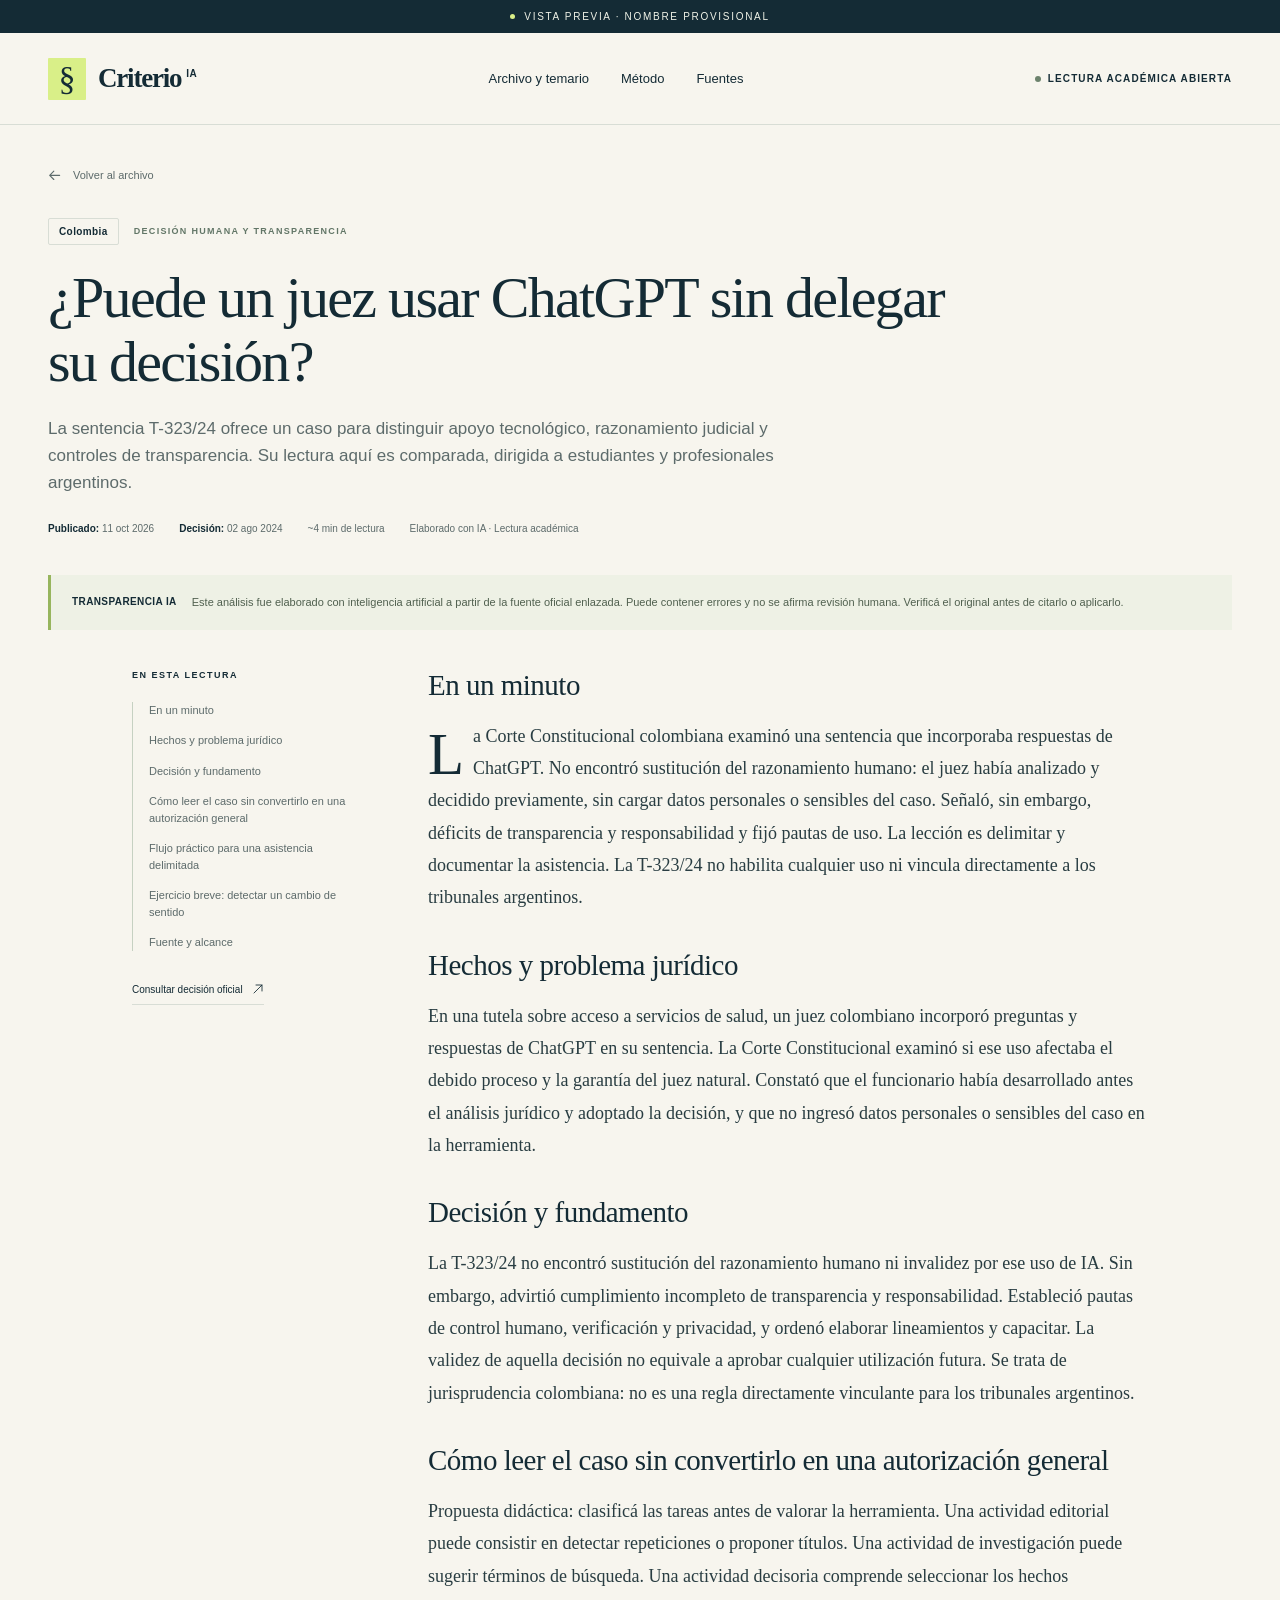
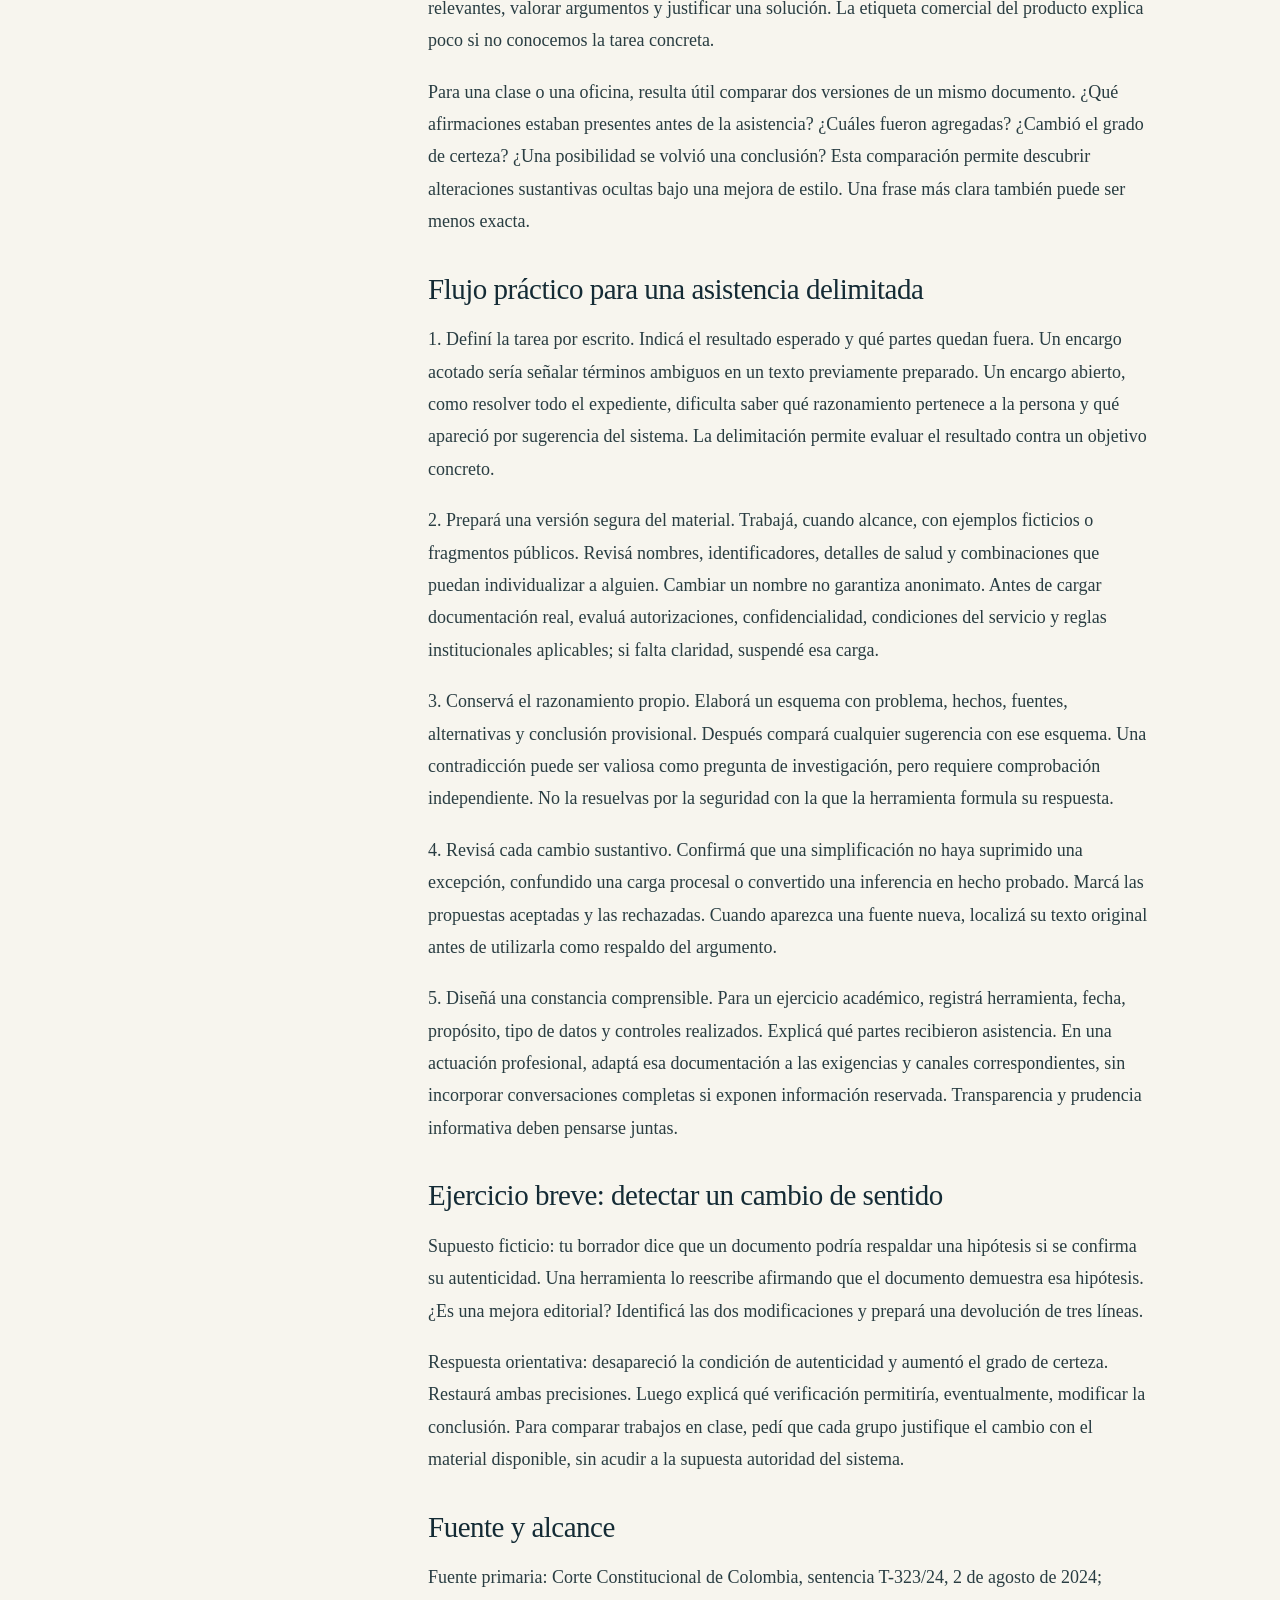
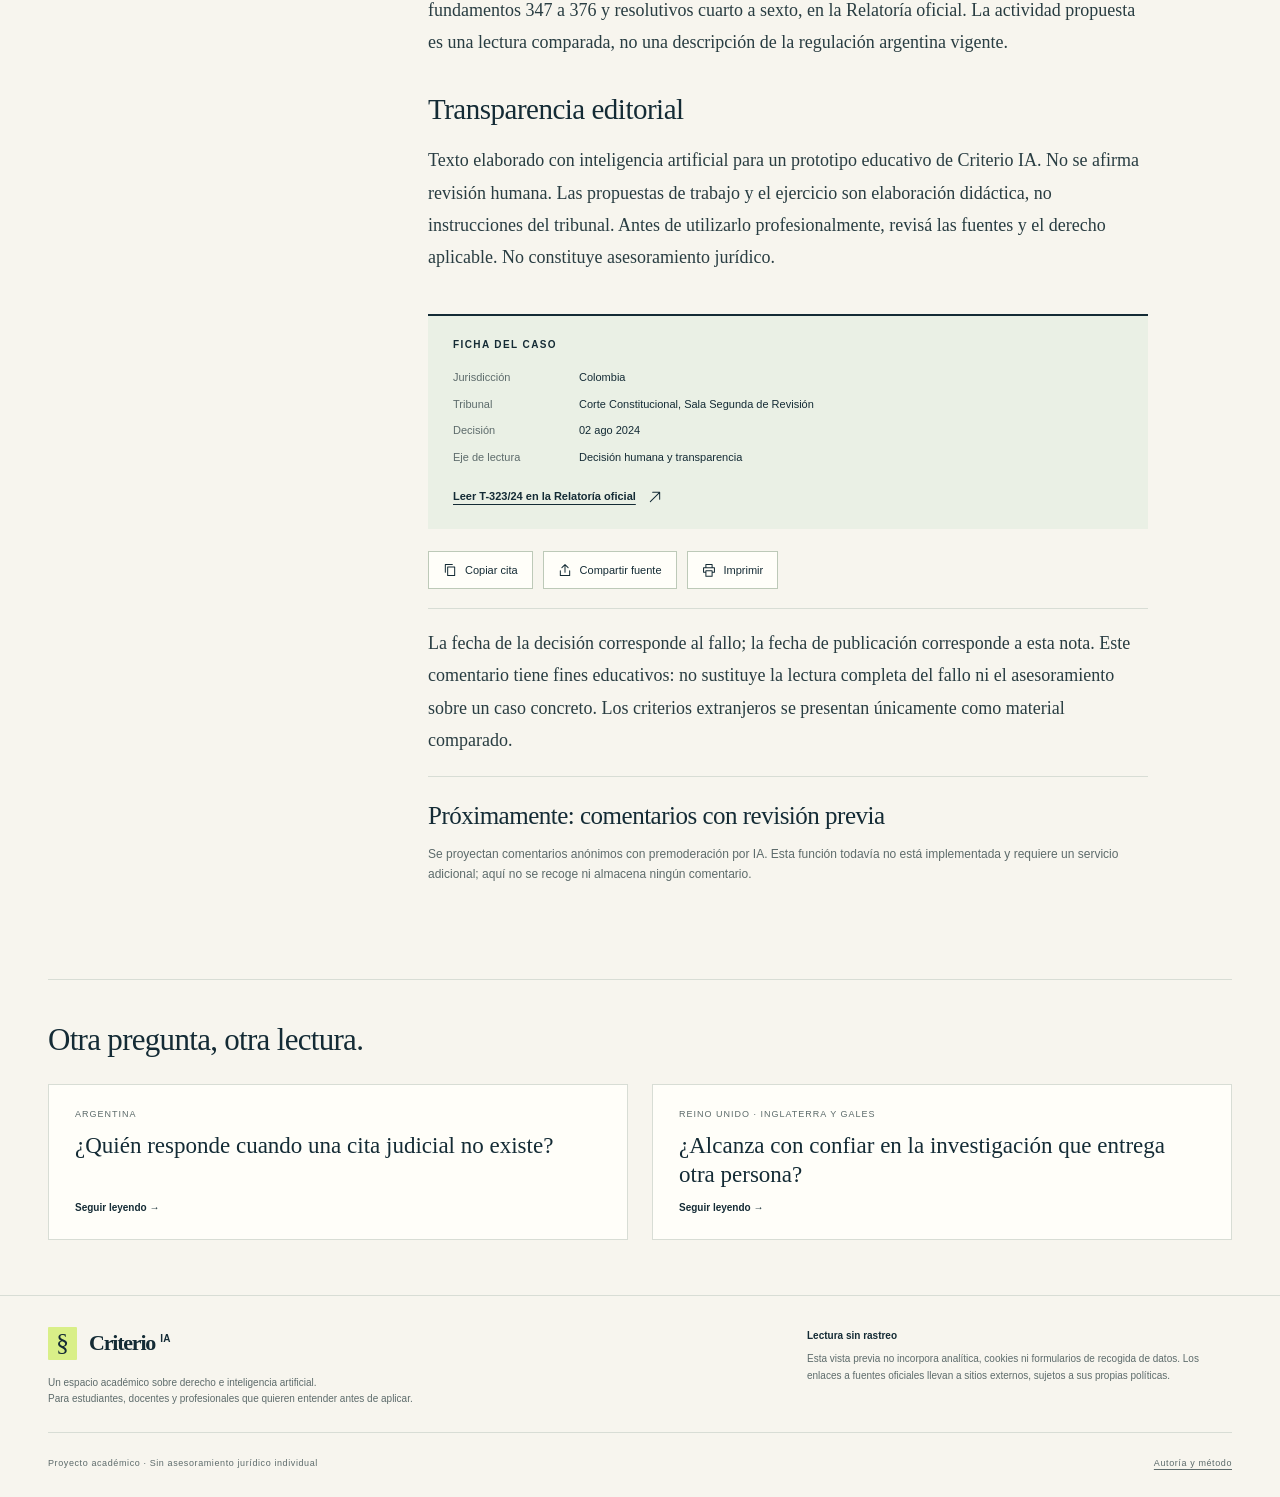
==== articulos/chatgpt-razonamiento-judicial-t323.html @ 16d7b7ad "Agregar fechas de publicación de las notas del archivo" ====
<!doctype html><html lang="es-AR" data-mode="static"><head><meta charset="utf-8"><meta name="viewport" content="width=device-width, initial-scale=1"><title>¿Puede un juez usar ChatGPT sin delegar su decisión? · Criterio IA</title><meta name="description" content="La sentencia T-323/24 ofrece un caso para distinguir apoyo tecnológico, razonamiento judicial y controles de transparencia. Su lectura aquí es comparada, dirigida a estudiantes y profesionales argentinos."><meta name="theme-color" content="#142b35"><meta name="color-scheme" content="only light"><meta property="og:type" content="article"><meta property="og:title" content="¿Puede un juez usar ChatGPT sin delegar su decisión? · Criterio IA"><meta property="og:description" content="La sentencia T-323/24 ofrece un caso para distinguir apoyo tecnológico, razonamiento judicial y controles de transparencia. Su lectura aquí es comparada, dirigida a estudiantes y profesionales argentinos."><link rel="stylesheet" href="../assets/styles.css"><script type="application/ld+json">{"@context": "https://schema.org", "@type": "Article", "headline": "¿Puede un juez usar ChatGPT sin delegar su decisión?", "datePublished": "2026-10-11", "description": "La sentencia T-323/24 ofrece un caso para distinguir apoyo tecnológico, razonamiento judicial y controles de transparencia. Su lectura aquí es comparada, dirigida a estudiantes y profesionales argentinos.", "inLanguage": "es-AR", "genre": "Análisis jurídico académico", "citation": "https://www.corteconstitucional.gov.co/relatoria/2024/T-323-24.htm", "keywords": ["Colombia", "Decisión humana y transparencia", "inteligencia artificial"]}</script></head><body><a class="skip-link" href="#contenido">Saltar al contenido</a><div class="preview-banner"><span class="preview-dot"></span>Vista previa · nombre provisional</div><header class="site-header"><div class="wrap header-inner"><a class="brand" href="../index.html" data-home="inicio" aria-label="Criterio IA, inicio"><span class="brand-mark" aria-hidden="true">§</span><span class="brand-name">Criterio<span>IA</span></span></a><nav class="main-nav" aria-label="Navegación principal"><a href="../index.html#archivo" data-home="archivo">Archivo y temario</a><a href="../index.html#metodo" data-home="metodo">Método</a><a class="desktop-nav" href="../index.html#fuentes" data-home="fuentes">Fuentes</a></nav><div class="nav-note"><i></i>Lectura académica abierta</div></div></header><main class="article-page" id="contenido"><div class="wrap"><div class="article-hero"><a class="back-link" href="../index.html#archivo" data-home="archivo"><svg viewBox="0 0 18 18" fill="none" stroke="currentColor" stroke-width="1.3" stroke-linecap="round" stroke-linejoin="round" aria-hidden="true"><path d="M4 8h12m-5-5 5 5-5 5"/></svg>Volver al archivo</a><div class="article-taxonomy"><span class="badge">Colombia</span><span class="case-topic">Decisión humana y transparencia</span></div><h1 tabindex="-1">¿Puede un juez usar ChatGPT sin delegar su decisión?</h1><p class="article-deck">La sentencia T-323/24 ofrece un caso para distinguir apoyo tecnológico, razonamiento judicial y controles de transparencia. Su lectura aquí es comparada, dirigida a estudiantes y profesionales argentinos.</p><div class="article-meta"><span><strong>Publicado:</strong> <time datetime="2026-10-11">11 oct 2026</time></span><span><strong>Decisión:</strong> <time datetime="2024-08-02">02 ago 2024</time></span><span>~4 min de lectura</span><span>Elaborado con IA · Lectura académica</span></div></div><aside class="ai-notice" aria-label="Aviso de autoría"><strong>TRANSPARENCIA IA</strong><p>Este análisis fue elaborado con inteligencia artificial a partir de la fuente oficial enlazada. Puede contener errores y no se afirma revisión humana. Verificá el original antes de citarlo o aplicarlo.</p></aside><div class="article-layout"><aside class="article-sidebar"><p class="sidebar-label">En esta lectura</p><nav class="toc" aria-label="Índice del análisis"><a href="#chatgpt-razonamiento-judicial-t323-0" data-scroll="chatgpt-razonamiento-judicial-t323-0">En un minuto</a><a href="#chatgpt-razonamiento-judicial-t323-1" data-scroll="chatgpt-razonamiento-judicial-t323-1">Hechos y problema jurídico</a><a href="#chatgpt-razonamiento-judicial-t323-2" data-scroll="chatgpt-razonamiento-judicial-t323-2">Decisión y fundamento</a><a href="#chatgpt-razonamiento-judicial-t323-3" data-scroll="chatgpt-razonamiento-judicial-t323-3">Cómo leer el caso sin convertirlo en una autorización general</a><a href="#chatgpt-razonamiento-judicial-t323-4" data-scroll="chatgpt-razonamiento-judicial-t323-4">Flujo práctico para una asistencia delimitada</a><a href="#chatgpt-razonamiento-judicial-t323-5" data-scroll="chatgpt-razonamiento-judicial-t323-5">Ejercicio breve: detectar un cambio de sentido</a><a href="#chatgpt-razonamiento-judicial-t323-6" data-scroll="chatgpt-razonamiento-judicial-t323-6">Fuente y alcance</a></nav><a class="sidebar-source" href="https://www.corteconstitucional.gov.co/relatoria/2024/T-323-24.htm" target="_blank" rel="noopener noreferrer">Consultar decisión oficial <svg viewBox="0 0 18 18" fill="none" stroke="currentColor" stroke-width="1.3" stroke-linecap="round" stroke-linejoin="round" aria-hidden="true"><path d="M6 3h9v9M15 3 3 15"/></svg></a></aside><div class="article-body"><section id="chatgpt-razonamiento-judicial-t323-0"><h2>En un minuto</h2><p>La Corte Constitucional colombiana examinó una sentencia que incorporaba respuestas de ChatGPT. No encontró sustitución del razonamiento humano: el juez había analizado y decidido previamente, sin cargar datos personales o sensibles del caso. Señaló, sin embargo, déficits de transparencia y responsabilidad y fijó pautas de uso. La lección es delimitar y documentar la asistencia. La T-323/24 no habilita cualquier uso ni vincula directamente a los tribunales argentinos.</p></section><section id="chatgpt-razonamiento-judicial-t323-1"><h2>Hechos y problema jurídico</h2><p>En una tutela sobre acceso a servicios de salud, un juez colombiano incorporó preguntas y respuestas de ChatGPT en su sentencia. La Corte Constitucional examinó si ese uso afectaba el debido proceso y la garantía del juez natural. Constató que el funcionario había desarrollado antes el análisis jurídico y adoptado la decisión, y que no ingresó datos personales o sensibles del caso en la herramienta.</p></section><section id="chatgpt-razonamiento-judicial-t323-2"><h2>Decisión y fundamento</h2><p>La T-323/24 no encontró sustitución del razonamiento humano ni invalidez por ese uso de IA. Sin embargo, advirtió cumplimiento incompleto de transparencia y responsabilidad. Estableció pautas de control humano, verificación y privacidad, y ordenó elaborar lineamientos y capacitar. La validez de aquella decisión no equivale a aprobar cualquier utilización futura. Se trata de jurisprudencia colombiana: no es una regla directamente vinculante para los tribunales argentinos.</p></section><section id="chatgpt-razonamiento-judicial-t323-3"><h2>Cómo leer el caso sin convertirlo en una autorización general</h2><p>Propuesta didáctica: clasificá las tareas antes de valorar la herramienta. Una actividad editorial puede consistir en detectar repeticiones o proponer títulos. Una actividad de investigación puede sugerir términos de búsqueda. Una actividad decisoria comprende seleccionar los hechos relevantes, valorar argumentos y justificar una solución. La etiqueta comercial del producto explica poco si no conocemos la tarea concreta.</p><p>Para una clase o una oficina, resulta útil comparar dos versiones de un mismo documento. ¿Qué afirmaciones estaban presentes antes de la asistencia? ¿Cuáles fueron agregadas? ¿Cambió el grado de certeza? ¿Una posibilidad se volvió una conclusión? Esta comparación permite descubrir alteraciones sustantivas ocultas bajo una mejora de estilo. Una frase más clara también puede ser menos exacta.</p></section><section id="chatgpt-razonamiento-judicial-t323-4"><h2>Flujo práctico para una asistencia delimitada</h2><p>1. Definí la tarea por escrito. Indicá el resultado esperado y qué partes quedan fuera. Un encargo acotado sería señalar términos ambiguos en un texto previamente preparado. Un encargo abierto, como resolver todo el expediente, dificulta saber qué razonamiento pertenece a la persona y qué apareció por sugerencia del sistema. La delimitación permite evaluar el resultado contra un objetivo concreto.</p><p>2. Prepará una versión segura del material. Trabajá, cuando alcance, con ejemplos ficticios o fragmentos públicos. Revisá nombres, identificadores, detalles de salud y combinaciones que puedan individualizar a alguien. Cambiar un nombre no garantiza anonimato. Antes de cargar documentación real, evaluá autorizaciones, confidencialidad, condiciones del servicio y reglas institucionales aplicables; si falta claridad, suspendé esa carga.</p><p>3. Conservá el razonamiento propio. Elaborá un esquema con problema, hechos, fuentes, alternativas y conclusión provisional. Después compará cualquier sugerencia con ese esquema. Una contradicción puede ser valiosa como pregunta de investigación, pero requiere comprobación independiente. No la resuelvas por la seguridad con la que la herramienta formula su respuesta.</p><p>4. Revisá cada cambio sustantivo. Confirmá que una simplificación no haya suprimido una excepción, confundido una carga procesal o convertido una inferencia en hecho probado. Marcá las propuestas aceptadas y las rechazadas. Cuando aparezca una fuente nueva, localizá su texto original antes de utilizarla como respaldo del argumento.</p><p>5. Diseñá una constancia comprensible. Para un ejercicio académico, registrá herramienta, fecha, propósito, tipo de datos y controles realizados. Explicá qué partes recibieron asistencia. En una actuación profesional, adaptá esa documentación a las exigencias y canales correspondientes, sin incorporar conversaciones completas si exponen información reservada. Transparencia y prudencia informativa deben pensarse juntas.</p></section><section id="chatgpt-razonamiento-judicial-t323-5"><h2>Ejercicio breve: detectar un cambio de sentido</h2><p>Supuesto ficticio: tu borrador dice que un documento podría respaldar una hipótesis si se confirma su autenticidad. Una herramienta lo reescribe afirmando que el documento demuestra esa hipótesis. ¿Es una mejora editorial? Identificá las dos modificaciones y prepará una devolución de tres líneas.</p><p>Respuesta orientativa: desapareció la condición de autenticidad y aumentó el grado de certeza. Restaurá ambas precisiones. Luego explicá qué verificación permitiría, eventualmente, modificar la conclusión. Para comparar trabajos en clase, pedí que cada grupo justifique el cambio con el material disponible, sin acudir a la supuesta autoridad del sistema.</p></section><section id="chatgpt-razonamiento-judicial-t323-6"><h2>Fuente y alcance</h2><p>Fuente primaria: Corte Constitucional de Colombia, sentencia T-323/24, 2 de agosto de 2024; fundamentos 347 a 376 y resolutivos cuarto a sexto, en la Relatoría oficial. La actividad propuesta es una lectura comparada, no una descripción de la regulación argentina vigente.</p></section><section id="chatgpt-razonamiento-judicial-t323-7"><h2>Transparencia editorial</h2><p>Texto elaborado con inteligencia artificial para un prototipo educativo de Criterio IA. No se afirma revisión humana. Las propuestas de trabajo y el ejercicio son elaboración didáctica, no instrucciones del tribunal. Antes de utilizarlo profesionalmente, revisá las fuentes y el derecho aplicable. No constituye asesoramiento jurídico.</p></section><aside class="case-details"><h2>Ficha del caso</h2><dl><dt>Jurisdicción</dt><dd>Colombia</dd><dt>Tribunal</dt><dd>Corte Constitucional, Sala Segunda de Revisión</dd><dt>Decisión</dt><dd>02 ago 2024</dd><dt>Eje de lectura</dt><dd>Decisión humana y transparencia</dd></dl><a class="official-link" href="https://www.corteconstitucional.gov.co/relatoria/2024/T-323-24.htm" target="_blank" rel="noopener noreferrer">Leer T-323/24 en la Relatoría oficial <svg viewBox="0 0 18 18" fill="none" stroke="currentColor" stroke-width="1.3" stroke-linecap="round" stroke-linejoin="round" aria-hidden="true"><path d="M6 3h9v9M15 3 3 15"/></svg></a></aside><div class="article-actions"><button class="copy-citation" type="button" data-citation="Criterio IA, «¿Puede un juez usar ChatGPT sin delegar su decisión?», comentario educativo sobre Corte Constitucional de Colombia, T-323/24, 02/08/2024."><svg viewBox="0 0 18 18" fill="none" stroke="currentColor" stroke-width="1.3" stroke-linecap="round" stroke-linejoin="round" aria-hidden="true"><path d="M6 5h9v11H6zM3 12V2h9"/></svg>Copiar cita</button><button class="share-source" type="button" data-source="https://www.corteconstitucional.gov.co/relatoria/2024/T-323-24.htm" data-title="¿Puede un juez usar ChatGPT sin delegar su decisión?"><svg viewBox="0 0 18 18" fill="none" stroke="currentColor" stroke-width="1.3" stroke-linecap="round" stroke-linejoin="round" aria-hidden="true"><path d="M9 12V2M5 6l4-4 4 4M3 10v6h12v-6"/></svg>Compartir fuente</button><button class="print-article" type="button"><svg viewBox="0 0 18 18" fill="none" stroke="currentColor" stroke-width="1.3" stroke-linecap="round" stroke-linejoin="round" aria-hidden="true"><path d="M5 6V2h8v4M5 12H2V6h14v6h-3M5 10h8v7H5z"/></svg>Imprimir</button></div><div class="citation-fallback" hidden><label for="citation-chatgpt-razonamiento-judicial-t323">Seleccioná y copiá el texto.</label><textarea id="citation-chatgpt-razonamiento-judicial-t323" readonly></textarea></div><p class="comparative-note">La fecha de la decisión corresponde al fallo; la fecha de publicación corresponde a esta nota. Este comentario tiene fines educativos: no sustituye la lectura completa del fallo ni el asesoramiento sobre un caso concreto. Los criterios extranjeros se presentan únicamente como material comparado.</p><section class="article-comments"><h2>Próximamente: comentarios con revisión previa</h2><p>Se proyectan comentarios anónimos con premoderación por IA. Esta función todavía no está implementada y requiere un servicio adicional; aquí no se recoge ni almacena ningún comentario.</p></section></div></div><section class="related" aria-labelledby="related-chatgpt-razonamiento-judicial-t323"><h2 id="related-chatgpt-razonamiento-judicial-t323">Otra pregunta, otra lectura.</h2><div class="related-grid"><a class="related-link" href="../articulos/citas-inexistentes-general-roca.html" data-article="citas-inexistentes-general-roca"><small>Argentina</small><span>¿Quién responde cuando una cita judicial no existe?</span><span class="read-more">Seguir leyendo →</span></a><a class="related-link" href="../articulos/supervision-profesional-ayinde-al-haroun.html" data-article="supervision-profesional-ayinde-al-haroun"><small>Reino Unido · Inglaterra y Gales</small><span>¿Alcanza con confiar en la investigación que entrega otra persona?</span><span class="read-more">Seguir leyendo →</span></a></div></section></div></main><footer class="site-footer"><div class="wrap"><div class="footer-top"><div><a class="brand" href="../index.html" data-home="inicio" aria-label="Criterio IA, inicio"><span class="brand-mark" aria-hidden="true">§</span><span class="brand-name">Criterio<span>IA</span></span></a><p class="footer-description">Un espacio académico sobre derecho e inteligencia artificial.<br>Para estudiantes, docentes y profesionales que quieren entender antes de aplicar.</p></div><p class="privacy" id="privacidad"><strong>Lectura sin rastreo</strong>Esta vista previa no incorpora analítica, cookies ni formularios de recogida de datos. Los enlaces a fuentes oficiales llevan a sitios externos, sujetos a sus propias políticas.</p></div><div class="footer-bottom"><span>Proyecto académico · Sin asesoramiento jurídico individual</span><a href="../index.html#metodo" data-home="metodo">Autoría y método</a></div></div></footer><div class="reading-progress" id="reading-progress" aria-hidden="true"></div><div class="toast" id="toast" role="status" aria-live="polite" hidden></div><script src="../assets/site.js" defer></script></body></html>
---- assets/styles.css ----
:root{color-scheme:only light;--paper:#f7f5ee;--white:#fffef9;--ink:#142b35;--muted:#5d6b6b;--line:#d8ddd5;--lime:#d9ef88;--coral:#f2a390;--pale:#e8eee8;--serif:Georgia,'Times New Roman',serif;--sans:Arial,Helvetica,sans-serif;--max:1240px}*{box-sizing:border-box}html{scroll-behavior:smooth;scroll-padding-top:100px}body{margin:0;background:var(--paper);color:var(--ink);font-family:var(--sans);-webkit-font-smoothing:antialiased}button,input,select,textarea{font:inherit}button,a,input,select,textarea{-webkit-tap-highlight-color:transparent}button,a{touch-action:manipulation}a{color:inherit;text-decoration:none}button{cursor:pointer}svg{display:block}button svg,a svg{pointer-events:none}p{line-height:1.65}::selection{background:var(--lime);color:var(--ink)}:focus-visible{outline:3px solid #8b543d;outline-offset:5px}button:disabled{cursor:default}[hidden]{display:none!important}.wrap{width:min(var(--max),calc(100% - 96px));margin-inline:auto}.skip-link{position:fixed;top:8px;left:8px;padding:12px 18px;z-index:100;background:var(--ink);color:white;transform:translateY(-160%)}.skip-link:focus{transform:none}.preview-banner{min-height:33px;background:var(--ink);color:#f0f3e8;font-size:10px;letter-spacing:1.7px;display:flex;align-items:center;justify-content:center;gap:9px;text-transform:uppercase}.preview-dot{width:5px;height:5px;background:var(--lime);border-radius:50%}.site-header{border-bottom:1px solid var(--line);background:var(--paper);position:relative;z-index:10}.header-inner{height:91px;display:flex;align-items:center;justify-content:space-between;gap:24px}.brand{display:inline-flex;align-items:center;gap:12px;white-space:nowrap}.brand-mark{width:38px;height:42px;display:grid;place-items:center;background:var(--lime);font-family:var(--serif);font-size:34px;line-height:1;border-radius:1px}.brand-name{font-family:var(--serif);font-weight:700;font-size:27px;letter-spacing:-1.2px}.brand-name span{font-family:var(--sans);font-size:10px;letter-spacing:.4px;display:inline-block;vertical-align:super;margin-left:5px;font-weight:700}.main-nav{display:flex;align-items:center;gap:32px;font-size:13px}.main-nav a{padding:9px 0}.main-nav a:hover{text-decoration:underline;text-underline-offset:6px}.nav-note{display:flex;gap:7px;align-items:center;font-size:10px;font-weight:700;letter-spacing:1.1px;text-transform:uppercase}.nav-note i{height:6px;width:6px;background:#6c826c;border-radius:50%}.hero{display:grid;grid-template-columns:1.45fr .7fr;gap:70px;padding-block:70px 62px;align-items:end}.eyebrow{font-size:10px;line-height:1.5;letter-spacing:1.7px;font-weight:700;text-transform:uppercase;display:flex;gap:12px;align-items:center}.eyebrow:before{content:'';width:26px;height:1px;background:currentColor}.hero h1{font-family:var(--serif);font-size:clamp(44px,4.9vw,68px);font-weight:400;line-height:1.08;letter-spacing:-2.7px;margin:25px 0 0}.hero h1 em{font-weight:400;font-style:italic;position:relative}.hero-description{max-width:330px;padding-bottom:5px}.hero-description p{font-size:15px;margin:0 0 25px;color:var(--muted)}.text-link{font-size:12px;display:inline-flex;align-items:center;gap:24px;font-weight:700;border-bottom:1px solid var(--ink);padding-bottom:8px}.text-link svg{width:17px;height:17px}.featured{background:var(--ink);color:var(--paper);position:relative;overflow:hidden;display:grid;grid-template-columns:1.2fr 1fr;min-height:365px}.featured-content{padding:37px 44px 39px;position:relative;z-index:1;display:flex;flex-direction:column;align-items:flex-start}.featured-top{display:flex;align-items:center;gap:17px;margin-bottom:28px}.badge{font-size:10px;letter-spacing:.4px;font-weight:700;display:inline-flex;align-items:center;border:1px solid var(--line);padding:7px 10px;border-radius:2px;line-height:1.1}.badge.light{border-color:#718086;color:#f2f6e9}.featured-label{font-size:9px;letter-spacing:1.8px;font-weight:700;text-transform:uppercase;color:#c7d3cc}.featured h2{font-family:var(--serif);font-weight:400;font-size:clamp(28px,3.3vw,43px);line-height:1.12;letter-spacing:-.9px;max-width:560px;margin:0 0 16px}.featured p{color:#d2dacf;font-size:13px;margin:0 0 27px;max-width:440px;line-height:1.6}.featured-bottom{display:flex;width:100%;align-items:center;justify-content:space-between;gap:18px;margin-top:auto}.featured-read{display:inline-flex;gap:16px;align-items:center;background:var(--lime);color:var(--ink);padding:13px 18px;font-size:11px;font-weight:700}.featured-read:hover{background:#e9f9b6}.featured-read svg{width:16px;height:16px}.read-time{font-size:10px;letter-spacing:.3px;white-space:nowrap}.featured-art{position:relative;display:flex;align-items:center;justify-content:center;overflow:hidden;isolation:isolate;background:#1c343e;border-left:1px solid #3e5054}.featured-art:before{content:'';position:absolute;inset:0;opacity:.3;background-image:linear-gradient(#58706f 1px,transparent 1px),linear-gradient(90deg,#58706f 1px,transparent 1px);background-size:40px 40px;mask-image:linear-gradient(120deg,black,transparent)}.art-svg{position:relative;width:88%;height:auto;max-height:340px}.art-caption{position:absolute;left:27px;bottom:18px;font-size:8px;text-transform:uppercase;letter-spacing:2px;color:#a5b7b4}.editorial-line{display:flex;align-items:center;justify-content:space-between;gap:24px;padding-block:18px;border-bottom:1px solid var(--line);color:var(--muted);font-size:10px;line-height:1.5}.editorial-line .tiny-caps{text-transform:uppercase;letter-spacing:1.3px;font-size:9px;flex-shrink:0}.archive{padding-block:70px 76px}.section-heading{display:flex;align-items:end;justify-content:space-between;gap:28px;margin-bottom:28px}.section-heading h2{font-family:var(--serif);font-weight:400;font-size:39px;letter-spacing:-1.1px;margin:0;line-height:1.15}.section-heading p{font-size:12px;color:var(--muted);margin:0;max-width:290px}.search-panel{display:flex;align-items:center;border:1px solid #cdd5cc;background:var(--white);padding:0 18px;gap:13px;height:55px}.search-panel svg{width:20px;height:20px;flex-shrink:0;color:#64746f}.search-panel input{width:100%;height:100%;border:0;outline:0;background:transparent;font-size:13px;min-width:0;color:var(--ink)}.search-panel:focus-within{outline:2px solid var(--ink);outline-offset:2px}.clear-search{border:0;background:transparent;padding:8px;line-height:1;font-size:20px;color:var(--muted)}.filters{display:flex;flex-wrap:wrap;align-items:center;gap:16px;justify-content:space-between;padding-block:18px 24px}.country-filters{display:flex;gap:7px;flex-wrap:wrap}.filter-button{font-size:11px;color:var(--muted);background:transparent;border:1px solid var(--line);padding:9px 12px;border-radius:2px}.filter-button[aria-pressed=true]{color:var(--white);background:var(--ink);border-color:var(--ink)}.filter-button:hover:not([aria-pressed=true]){border-color:var(--ink)}.topic-filter{display:flex;gap:9px;align-items:center;font-size:10px;color:var(--muted)}.topic-filter select{border:0;color:var(--ink);background:transparent;font-size:11px;max-width:215px;padding:8px 20px 8px 7px}.results-meta{font-size:10px;color:var(--muted);margin:0 0 16px;letter-spacing:.3px;min-height:15px}.article-grid{display:grid;grid-template-columns:repeat(3,1fr);gap:24px}.case-card{border:1px solid var(--line);display:flex;flex-direction:column;background:var(--white);transition:transform .18s,border-color .18s;min-width:0}.case-card:hover{transform:translateY(-4px);border-color:#91a095}.card-top{padding:24px 25px 20px;min-height:105px;border-bottom:1px solid var(--line);position:relative;display:flex;justify-content:space-between;align-items:start;background:var(--pale)}.case-card:nth-child(2) .card-top{background:#efeadc}.case-card:nth-child(3) .card-top{background:#f1e6de}.card-top .badge{border-color:#acbbae;font-size:9px}.case-number{font-family:var(--serif);font-size:43px;line-height:1;color:#496257;font-style:italic}.case-card:nth-child(2) .case-number{color:#786748}.case-card:nth-child(3) .case-number{color:#8d6152}.card-content{padding:25px;display:flex;flex-direction:column;flex:1}.case-topic{font-size:9px;letter-spacing:1.3px;text-transform:uppercase;font-weight:700;color:#627667;margin:0 0 13px;line-height:1.5}.case-card h3{font-family:var(--serif);font-size:26px;line-height:1.15;letter-spacing:-.5px;font-weight:400;margin:0 0 13px}.case-card h3 a:hover{text-decoration:underline;text-underline-offset:4px;text-decoration-thickness:1px}.case-summary{font-size:12px;color:var(--muted);line-height:1.65;margin:0 0 23px}.case-court{font-size:10px;color:var(--muted);line-height:1.5;margin-top:auto;padding-top:12px;border-top:1px solid var(--line)}.card-bottom{display:flex;justify-content:space-between;align-items:center;gap:12px;margin-top:18px;font-size:10px}.card-bottom a{font-weight:700;display:inline-flex;align-items:center;gap:11px}.card-bottom svg{width:15px;height:15px}.empty-state{padding:40px 20px;border:1px dashed #adb9ab;text-align:center}.empty-state h3{font-family:var(--serif);font-size:26px;font-weight:400;margin:0 0 12px}.empty-state p{font-size:13px;color:var(--muted);margin:0 0 20px}.outline-button{display:inline-flex;align-items:center;gap:10px;border:1px solid var(--ink);background:transparent;color:var(--ink);font-size:11px;padding:12px 16px}.outline-button:hover{background:var(--pale)}.method{display:grid;grid-template-columns:.8fr 1.2fr;gap:80px;padding-block:56px 60px;border-top:1px solid var(--ink);border-bottom:1px solid var(--line)}.method h2{font-family:var(--serif);font-size:39px;font-weight:400;letter-spacing:-1px;line-height:1.12;margin:20px 0 20px}.method-intro{font-size:13px;color:var(--muted);max-width:330px}.method-steps{display:grid;gap:25px}.method-step{display:grid;grid-template-columns:30px 1fr;gap:18px}.method-step .step-number{font-family:var(--serif);font-size:15px;color:#76836f;padding-top:3px}.method-step h3{font-size:13px;margin:0 0 9px;font-weight:700}.method-step p{font-size:12px;color:var(--muted);margin:0;line-height:1.7}.source-section{padding-block:47px}.source-heading{display:flex;justify-content:space-between;align-items:center;margin-bottom:23px;gap:20px}.source-heading h2{font-family:var(--serif);font-weight:400;font-size:29px;margin:0;letter-spacing:-.6px}.source-heading span{font-size:10px;color:var(--muted)}.source-list{display:grid;grid-template-columns:repeat(3,1fr);gap:24px}.source-link{display:flex;align-items:start;justify-content:space-between;gap:15px;padding-bottom:18px;border-bottom:1px solid var(--line);font-size:12px;line-height:1.5}.source-link small{display:block;font-size:10px;margin-top:6px;color:var(--muted)}.source-link svg{width:15px;height:15px;flex-shrink:0;margin-top:3px}.source-link:hover .source-label{text-decoration:underline;text-underline-offset:4px}.community{background:var(--lime);padding:28px 34px;display:flex;justify-content:space-between;align-items:center;gap:36px;margin-bottom:59px}.community .community-symbol{font-family:var(--serif);font-size:46px;line-height:1;flex-shrink:0;align-self:start}.community-copy{flex:1}.community h2{font-family:var(--serif);font-weight:400;font-size:26px;letter-spacing:-.5px;margin:0 0 8px}.community p{font-size:12px;line-height:1.6;margin:0;max-width:790px}.soon-tag{border:1px solid #8eaa54;padding:7px 10px;font-size:9px;text-transform:uppercase;letter-spacing:1px;white-space:nowrap}.site-footer{border-top:1px solid var(--line);padding-block:31px 29px}.footer-top{display:flex;justify-content:space-between;gap:40px;align-items:start}.site-footer .brand-mark{width:29px;height:33px;font-size:26px}.site-footer .brand-name{font-size:22px}.footer-description{font-size:10px;color:var(--muted);margin:15px 0 0;max-width:390px;line-height:1.6}.privacy{max-width:425px;font-size:10px;color:var(--muted);line-height:1.7;margin:0}.privacy strong{font-weight:700;color:var(--ink);display:block;margin-bottom:6px}.footer-bottom{display:flex;justify-content:space-between;gap:24px;padding-top:25px;margin-top:25px;border-top:1px solid var(--line);font-size:9px;letter-spacing:.6px;color:var(--muted)}.footer-bottom a{text-decoration:underline;text-underline-offset:3px}.article-hero{padding-block:42px 38px;max-width:970px}.back-link{font-size:11px;color:var(--muted);display:inline-flex;align-items:center;gap:10px;margin-bottom:36px}.back-link svg{width:15px;height:15px;transform:rotate(180deg)}.article-taxonomy{display:flex;align-items:center;gap:15px;margin-bottom:21px}.article-taxonomy .case-topic{margin:0}.article-hero h1{font-family:var(--serif);font-size:clamp(34px,4.8vw,58px);line-height:1.1;letter-spacing:-1.7px;font-weight:400;margin:0 0 21px;max-width:950px}.article-deck{font-size:17px;line-height:1.6;color:var(--muted);max-width:780px;margin:0 0 25px}.article-meta{display:flex;flex-wrap:wrap;gap:8px 25px;font-size:10px;color:var(--muted);line-height:1.6}.article-meta strong{color:var(--ink);font-weight:700}.ai-notice{background:#eef1e5;border-left:3px solid #97b55d;display:flex;align-items:start;gap:15px;padding:18px 21px;font-size:11px;line-height:1.7;margin-bottom:38px}.ai-notice strong{white-space:nowrap;color:var(--ink);font-size:10px;letter-spacing:.4px}.ai-notice p{margin:0;color:#50604f;line-height:1.7}.article-layout{display:grid;grid-template-columns:220px minmax(0,720px);gap:76px;justify-content:center;align-items:start;padding-bottom:60px}.article-sidebar{position:sticky;top:28px}.sidebar-label{font-size:9px;font-weight:700;letter-spacing:1.5px;text-transform:uppercase;margin:0 0 19px}.toc{display:flex;flex-direction:column;gap:14px;font-size:11px;line-height:1.5;border-left:1px solid #c6d1c2;padding-left:16px;margin-bottom:28px}.toc a{color:var(--muted)}.toc a:hover{color:var(--ink);text-decoration:underline;text-underline-offset:3px}.sidebar-source{font-size:10px;display:inline-flex;gap:9px;align-items:center;border-bottom:1px solid var(--line);padding-bottom:9px}.sidebar-source svg{width:12px;height:12px}.article-body{min-width:0}.article-body section{margin-bottom:34px;scroll-margin-top:28px}.article-body h2{font-family:var(--serif);font-weight:400;font-size:29px;line-height:1.23;letter-spacing:-.5px;margin:0 0 16px}.article-body p{font-family:var(--serif);font-size:18px;line-height:1.8;margin:0 0 19px;color:#293d42}.article-body section:first-child p:first-of-type:first-letter{font-size:59px;font-family:var(--serif);float:left;line-height:.9;margin:8px 9px 0 0;color:var(--ink)}.case-details{border-top:2px solid var(--ink);padding:23px 25px;background:#eaf0e5;margin-block:40px 22px}.case-details h2{font-family:var(--sans);text-transform:uppercase;font-size:10px;font-weight:700;letter-spacing:1.4px;margin-bottom:18px}.case-details dl{display:grid;grid-template-columns:110px 1fr;gap:9px 16px;font-size:11px;line-height:1.6;margin:0 0 20px}.case-details dt{color:var(--muted)}.case-details dd{margin:0}.official-link{font-size:11px;font-weight:700;display:inline-flex;gap:12px;align-items:center;line-height:1.6;text-decoration:underline;text-underline-offset:4px}.official-link svg{width:14px;height:14px;flex-shrink:0}.article-actions{display:flex;flex-wrap:wrap;gap:10px;margin-bottom:19px}.article-actions button{border:1px solid #bdc9b8;padding:11px 14px;display:inline-flex;align-items:center;gap:8px;font-size:11px;background:var(--white);color:var(--ink)}.article-actions button:hover{background:#eaf0e5}.article-actions svg{width:14px;height:14px}.citation-fallback{padding:14px;border:1px solid var(--line);font-size:11px;line-height:1.6;margin-bottom:20px}.citation-fallback textarea{width:100%;min-height:110px;border:1px solid var(--line);padding:10px;line-height:1.5;font-size:12px;color:var(--ink);background:var(--white);resize:vertical}.citation-fallback label{display:block;margin-bottom:10px}.comparative-note{font-size:11px;line-height:1.7;color:var(--muted);border-top:1px solid var(--line);padding-top:18px;margin-bottom:30px}.article-comments{border-top:1px solid var(--line);padding-top:23px}.article-comments h2{font-family:var(--serif);font-size:25px;line-height:1.3;font-weight:400;margin:0 0 12px}.article-comments p{font:12px/1.7 var(--sans);color:var(--muted);margin:0}.related{padding-block:42px 55px;border-top:1px solid var(--line)}.related h2{font-family:var(--serif);font-size:31px;font-weight:400;letter-spacing:-.7px;margin:0 0 26px}.related-grid{display:grid;grid-template-columns:1fr 1fr;gap:24px}.related-link{padding:24px 26px;border:1px solid var(--line);display:flex;flex-direction:column;gap:13px;background:var(--white)}.related-link:hover{border-color:var(--ink)}.related-link small{font-size:9px;letter-spacing:1px;text-transform:uppercase;color:var(--muted)}.related-link span{font-family:var(--serif);font-size:23px;line-height:1.25}.related-link .read-more{font-family:var(--sans);font-size:10px;margin-top:auto;font-weight:700}.toast{position:fixed;bottom:22px;left:50%;transform:translateX(-50%);z-index:50;background:var(--ink);color:white;font-size:12px;line-height:1.5;padding:13px 20px;box-shadow:0 4px 22px #142b351f;width:max-content;max-width:calc(100% - 32px);border:1px solid #789080}.js-only[hidden]{display:none}.no-js-note{font-size:12px;line-height:1.6;background:#eee9d9;padding:12px 16px}.reading-progress{position:fixed;top:0;left:0;height:3px;background:#a2c256;z-index:80;width:0;pointer-events:none}
@media(min-width:1450px){.hero h1{font-size:70px}.hero{padding-top:83px;padding-bottom:70px}}
@media(max-width:1050px){.wrap{width:calc(100% - 60px)}.hero{gap:44px;grid-template-columns:1.25fr .75fr}.hero h1{font-size:54px}.featured-content{padding:30px}.featured{grid-template-columns:1.2fr .85fr}.featured h2{font-size:34px}.featured-art .art-caption{font-size:7px;left:15px}.article-grid{gap:16px}.card-content{padding:20px}.card-top{padding:20px}.case-card h3{font-size:24px}.method{gap:50px}.article-layout{grid-template-columns:180px minmax(0,680px);gap:40px}.nav-note{display:none}}
@media(max-width:760px){.wrap{width:calc(100% - 40px)}.preview-banner{font-size:8px;letter-spacing:1.5px;min-height:30px}.header-inner{height:77px;gap:20px}.brand{gap:9px}.brand-name{font-size:25px}.brand-mark{width:33px;height:37px;font-size:31px}.main-nav{gap:19px;font-size:11px}.main-nav .desktop-nav{display:none}.hero{grid-template-columns:1fr;gap:23px;padding-block:43px 32px}.eyebrow{font-size:8px;letter-spacing:1.5px}.hero h1{font-size:clamp(39px,7.4vw,53px);letter-spacing:-1.6px;margin-top:20px;max-width:540px}.hero-description{max-width:none;padding:0;display:flex;gap:24px;align-items:end;justify-content:space-between}.hero-description p{font-size:13px;margin:0;max-width:440px}.hero-description .text-link{display:none}.featured{grid-template-columns:1fr .65fr;min-height:330px}.featured-content{padding:25px}.featured h2{font-size:29px}.featured-top{gap:12px;margin-bottom:21px}.featured-label{font-size:7px;letter-spacing:1.2px}.badge{font-size:9px}.featured p{font-size:11px}.featured-bottom{align-items:start;flex-direction:column;gap:13px}.featured-read{padding:12px 13px;font-size:10px}.read-time{font-size:9px}.art-svg{width:130%;max-width:none}.art-caption{display:none}.editorial-line{font-size:9px;align-items:start;gap:18px}.editorial-line .tiny-caps{display:none}.archive{padding-block:43px 46px}.section-heading{display:block;margin-bottom:23px}.section-heading h2{font-size:32px;margin-bottom:12px}.section-heading p{font-size:11px;max-width:none}.search-panel{height:51px;padding-inline:14px}.search-panel input{font-size:12px}.search-panel svg{width:18px;height:18px}.filters{gap:11px;padding-bottom:16px}.country-filters{gap:5px}.filter-button{font-size:10px;padding:9px 10px}.topic-filter{width:100%;justify-content:space-between}.topic-filter select{max-width:80%;font-size:10px;padding-right:0}.results-meta{font-size:9px}.article-grid{grid-template-columns:1fr;gap:18px}.case-card{position:relative}.card-top{min-height:auto;padding:17px 20px;align-items:center}.case-number{font-size:29px}.card-top .badge{font-size:9px}.card-content{padding:21px}.case-card h3{font-size:27px;line-height:1.14;max-width:600px}.case-summary{font-size:12px;margin-bottom:15px}.case-topic{font-size:8px;margin-bottom:12px}.case-court{font-size:10px;padding-top:13px}.card-bottom{font-size:10px}.method{grid-template-columns:1fr;gap:28px;padding-block:35px 39px}.method h2{font-size:33px;margin-block:18px 15px;max-width:450px}.method-intro{max-width:550px;font-size:12px;margin-bottom:0}.method-steps{gap:22px}.method-step{gap:12px;grid-template-columns:24px 1fr}.method-step p{font-size:12px}.source-section{padding-block:35px}.source-heading{align-items:start;gap:15px}.source-heading h2{font-size:27px}.source-heading span{font-size:9px;max-width:120px;text-align:right;line-height:1.5}.source-list{grid-template-columns:1fr;gap:18px}.source-link{font-size:12px;padding-bottom:17px}.source-link small{font-size:10px;margin-top:4px}.community{padding:24px;gap:15px;align-items:start;margin-bottom:39px}.community .community-symbol{font-size:32px}.community h2{font-size:24px}.community p{font-size:11px}.soon-tag{display:none}.footer-top{flex-direction:column;gap:24px}.privacy{max-width:none;font-size:10px}.footer-description{max-width:none}.footer-bottom{font-size:8px;line-height:1.7;margin-top:23px;padding-top:20px}.article-hero{padding-block:25px 28px}.back-link{margin-bottom:26px}.article-taxonomy{gap:12px;align-items:start;margin-bottom:18px}.article-taxonomy .case-topic{font-size:8px;padding-top:6px}.article-hero h1{font-size:37px;line-height:1.11;letter-spacing:-1px;margin-bottom:19px}.article-deck{font-size:15px;line-height:1.65;margin-bottom:20px}.article-meta{font-size:9px;gap:7px 16px}.ai-notice{padding:16px;display:block;font-size:10px;margin-bottom:28px}.ai-notice strong{display:block;margin-bottom:7px;font-size:9px}.article-layout{grid-template-columns:1fr;gap:25px;padding-bottom:39px}.article-sidebar{position:static;border-bottom:1px solid var(--line);padding-bottom:18px}.sidebar-label{font-size:8px;margin-bottom:12px}.toc{display:grid;grid-template-columns:1fr 1fr;gap:10px 20px;font-size:10px;margin-bottom:17px;padding-left:11px}.sidebar-source{font-size:9px}.article-body h2{font-size:26px}.article-body p{font-size:17px;line-height:1.78}.article-body section{margin-bottom:30px}.article-body section:first-child p:first-of-type:first-letter{font-size:53px;margin-top:9px}.case-details{padding:21px 19px;margin-top:30px}.case-details dl{grid-template-columns:80px 1fr;font-size:10px;gap:9px 11px}.case-details h2{font-size:9px}.official-link{font-size:10px}.article-actions{gap:8px}.article-actions button{font-size:10px;padding:11px 12px}.comparative-note{font-size:10px}.article-comments h2{font-size:24px}.article-comments p{font-size:11px}.related{padding-block:32px 37px}.related h2{font-size:28px}.related-grid{grid-template-columns:1fr;gap:14px}.related-link{padding:20px;gap:12px}.related-link span{font-size:23px}}
@media(max-width:430px){.featured{display:block}.featured-content{padding:26px;min-height:328px}.featured-art{height:170px;border-left:0;border-top:1px solid #3e5054}.art-svg{height:215px;width:auto;transform:rotate(-7deg)}.featured h2{font-size:32px}.featured p{font-size:12px}.featured-bottom{flex-direction:row;align-items:center;gap:10px}.featured-top{margin-bottom:20px}.hero h1{font-size:42px}.hero-description p{font-size:13px}.article-hero h1{font-size:34px}.country-filters{width:100%}.filter-button{flex:1;padding-inline:7px}.main-nav{gap:14px}.community{padding:22px 18px}.community .community-symbol{display:none}.source-heading span{max-width:102px}}
@media(prefers-reduced-motion:reduce){html{scroll-behavior:auto}*,*:before,*:after{transition:none!important;animation:none!important}}
@media print{.preview-banner,.site-header,.site-footer,.article-sidebar,.article-actions,.related,.article-comments,.toast,.reading-progress,.back-link,.citation-fallback{display:none!important}body{background:white;color:black}.wrap{width:100%;max-width:none}.article-layout{display:block;padding:0}.article-body{max-width:none}.article-hero{padding-top:0}.article-hero h1{font-size:30pt}.article-body p{font-size:11pt;line-height:1.55}.article-body h2{font-size:16pt}.article-body section{break-inside:avoid}.ai-notice{font-size:9pt}.case-details{break-inside:avoid}.official-link:after{content:' (' attr(href) ')';font-size:8pt;overflow-wrap:anywhere}.article-view[hidden],#home-view[hidden]{display:none!important}}

.sr-only{position:absolute;width:1px;height:1px;padding:0;margin:-1px;overflow:hidden;clip:rect(0,0,0,0);white-space:nowrap;border:0}
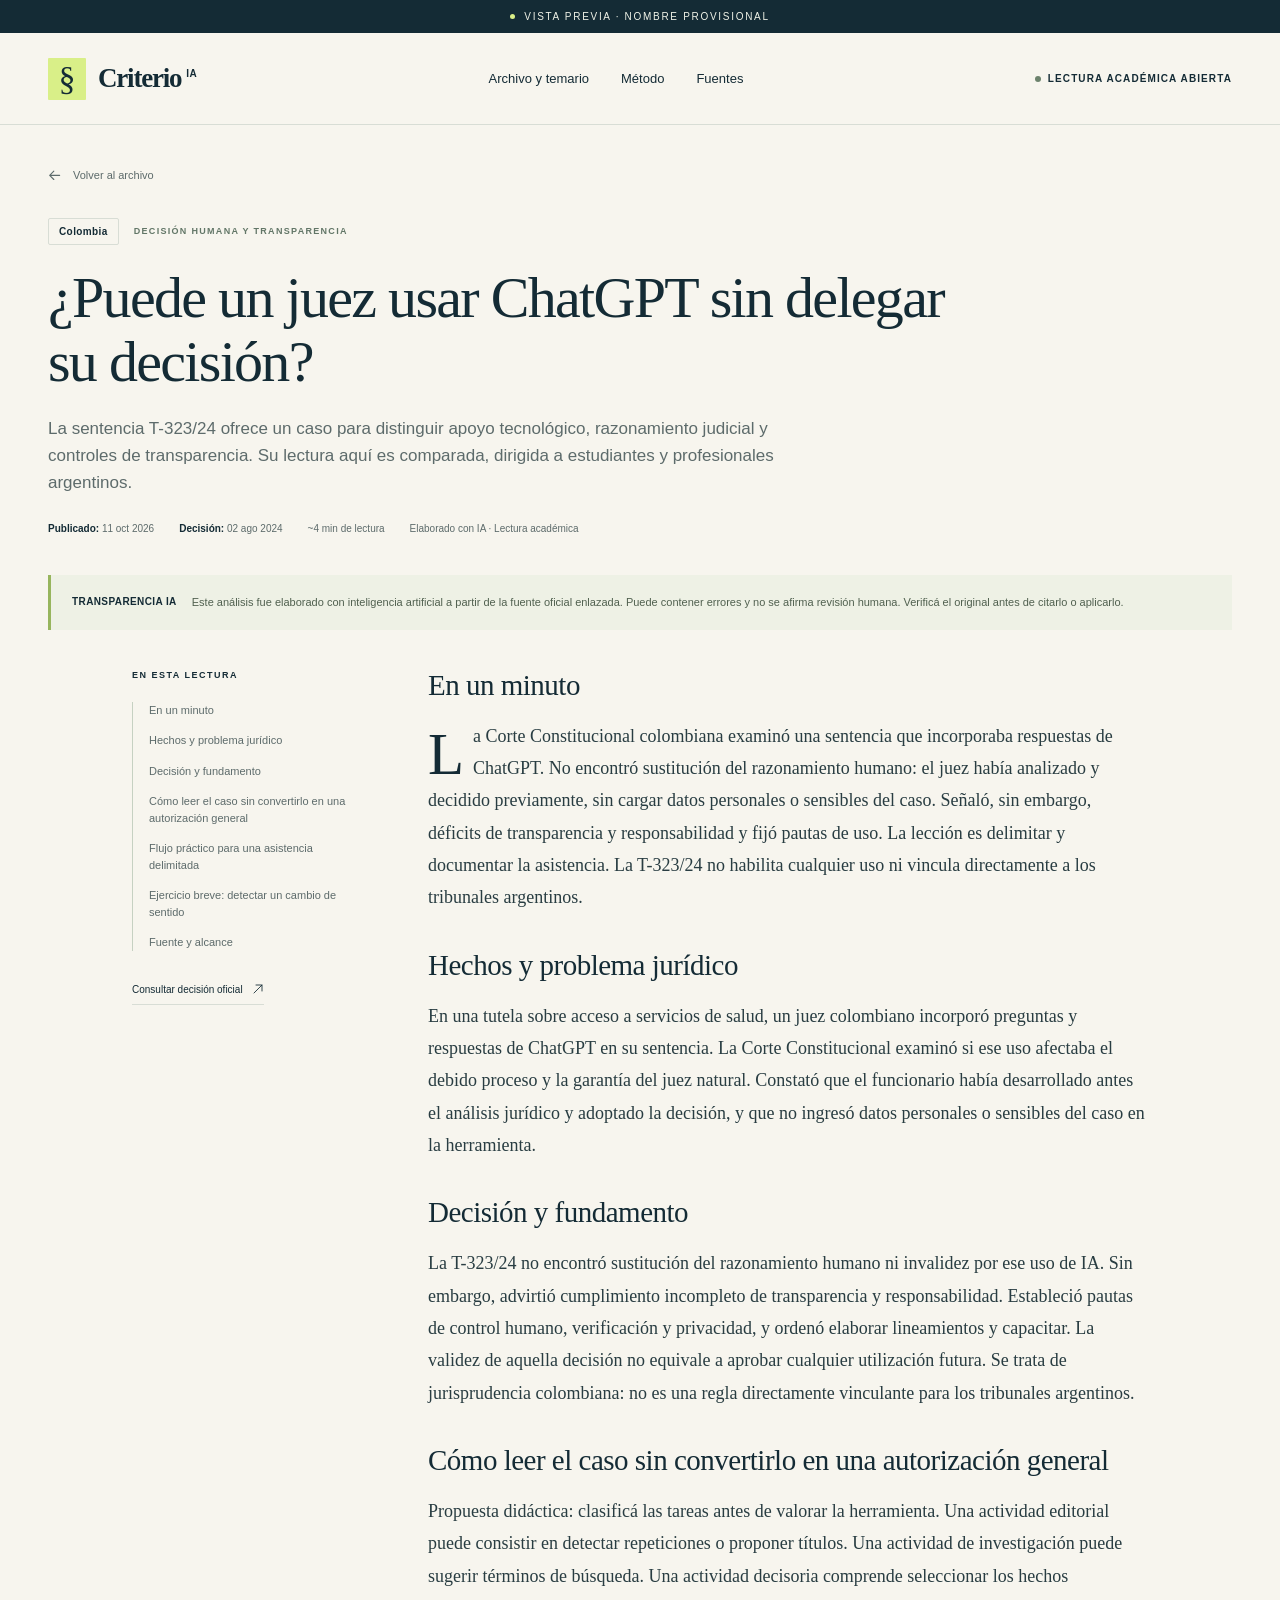
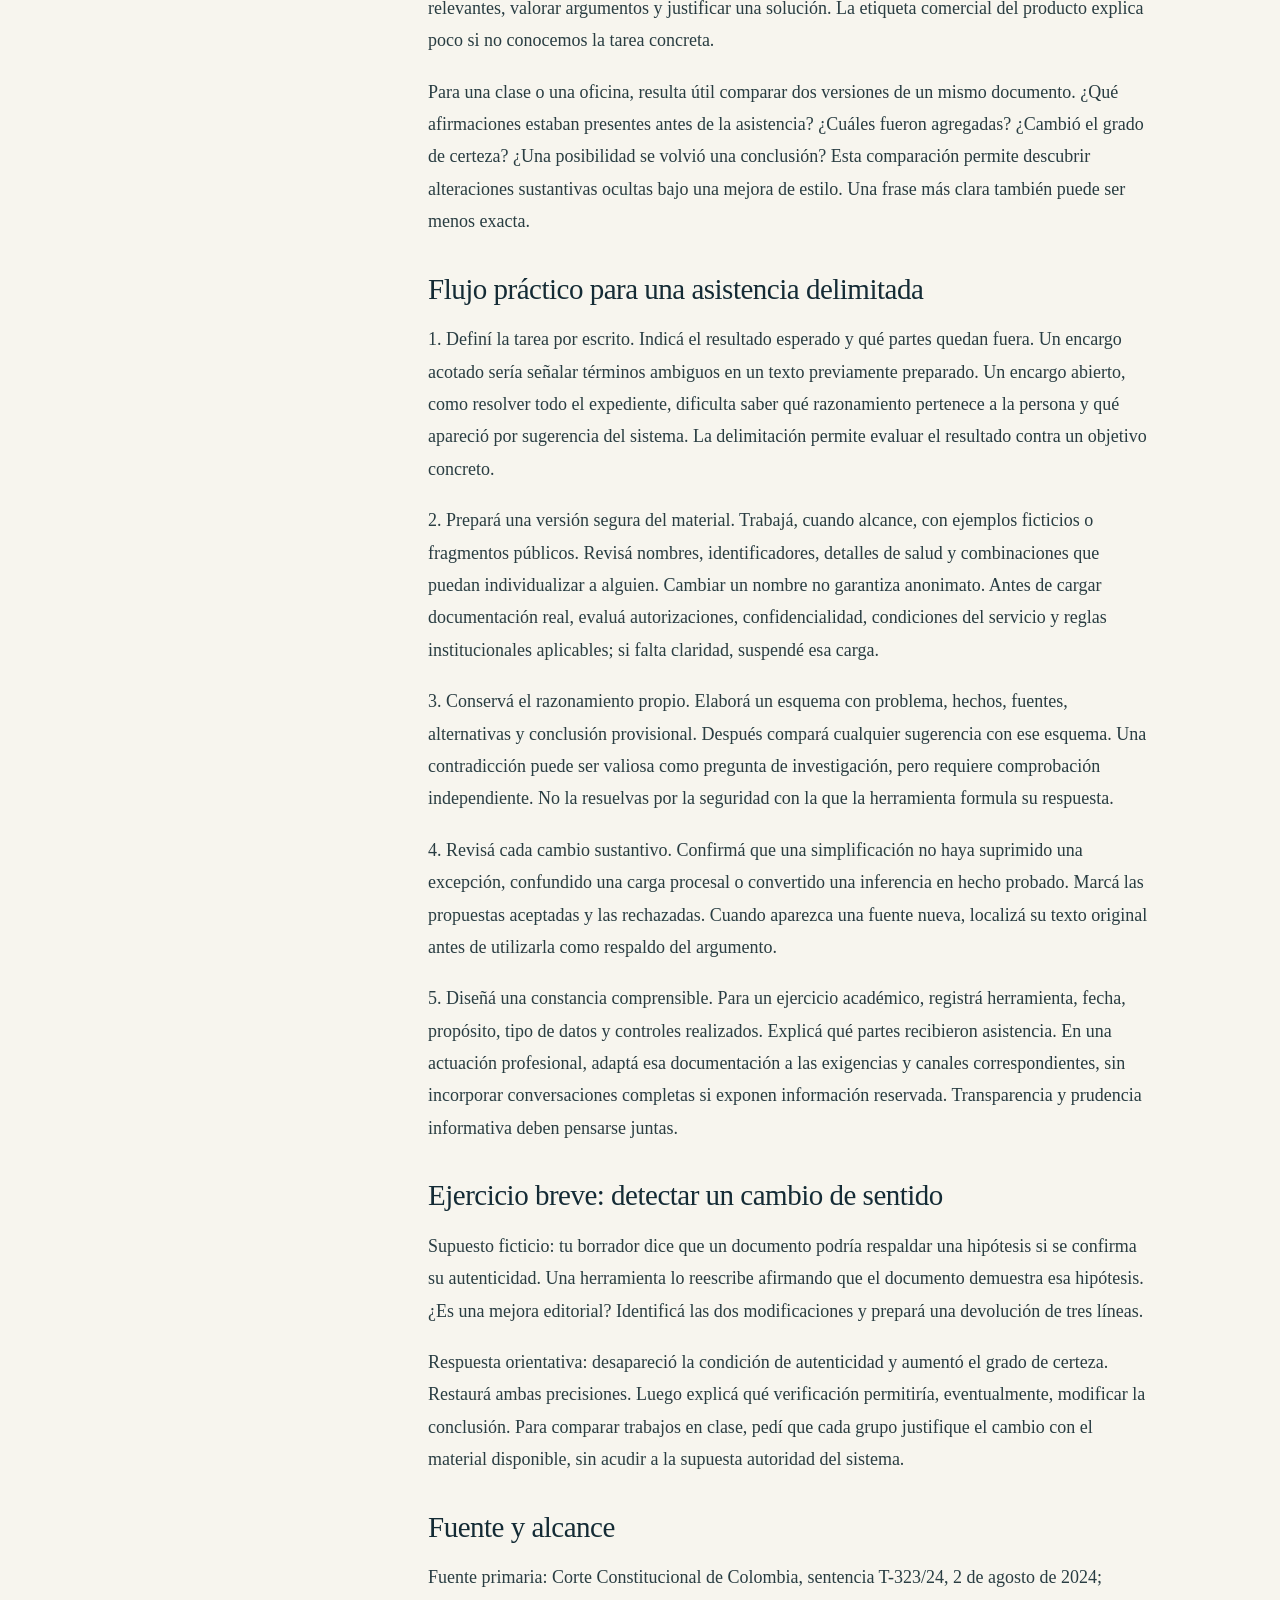
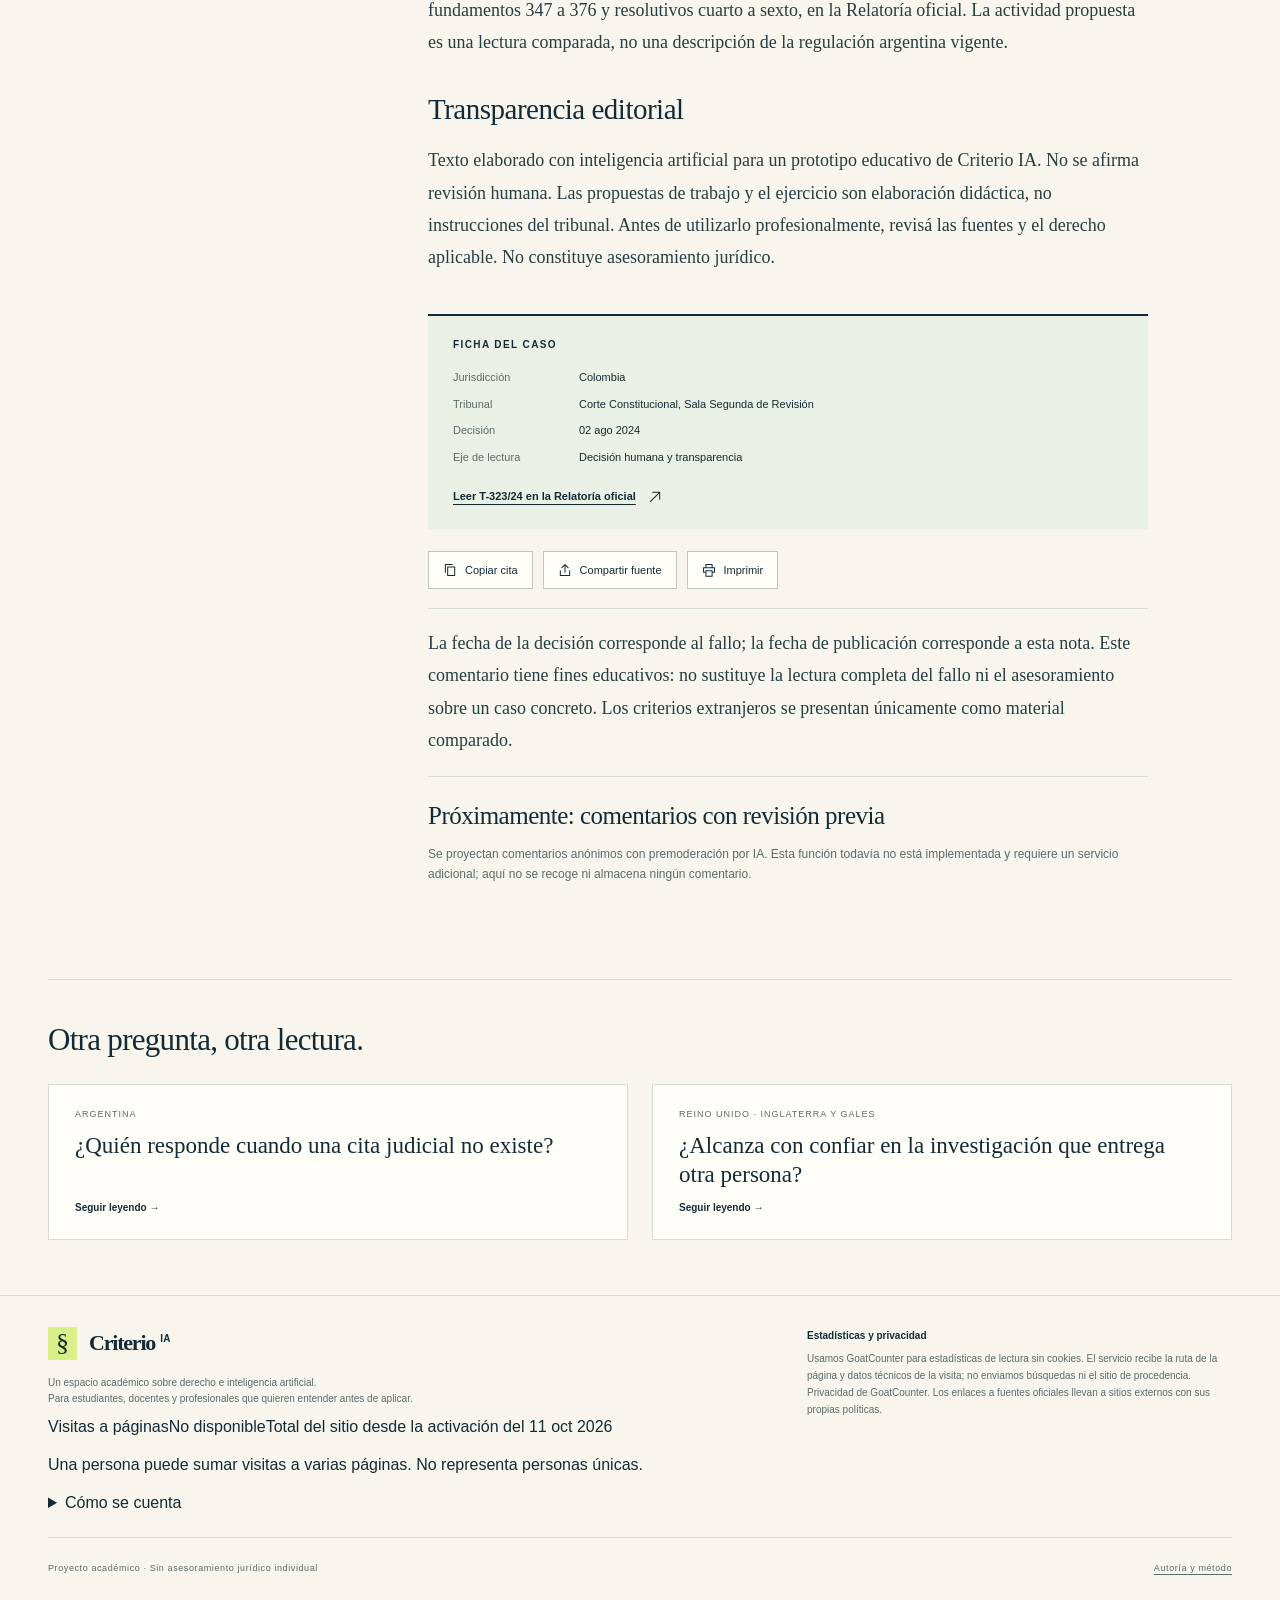
==== commit 29c02ec1: "Añadir contador y aviso de privacidad a las notas" ====
--- a/articulos/chatgpt-razonamiento-judicial-t323.html
+++ b/articulos/chatgpt-razonamiento-judicial-t323.html
@@ -1 +1 @@
-<!doctype html><html lang="es-AR" data-mode="static"><head><meta charset="utf-8"><meta name="viewport" content="width=device-width, initial-scale=1"><title>¿Puede un juez usar ChatGPT sin delegar su decisión? · Criterio IA</title><meta name="description" content="La sentencia T-323/24 ofrece un caso para distinguir apoyo tecnológico, razonamiento judicial y controles de transparencia. Su lectura aquí es comparada, dirigida a estudiantes y profesionales argentinos."><meta name="theme-color" content="#142b35"><meta name="color-scheme" content="only light"><meta property="og:type" content="article"><meta property="og:title" content="¿Puede un juez usar ChatGPT sin delegar su decisión? · Criterio IA"><meta property="og:description" content="La sentencia T-323/24 ofrece un caso para distinguir apoyo tecnológico, razonamiento judicial y controles de transparencia. Su lectura aquí es comparada, dirigida a estudiantes y profesionales argentinos."><link rel="stylesheet" href="../assets/styles.css"><script type="application/ld+json">{"@context": "https://schema.org", "@type": "Article", "headline": "¿Puede un juez usar ChatGPT sin delegar su decisión?", "datePublished": "2026-10-11", "description": "La sentencia T-323/24 ofrece un caso para distinguir apoyo tecnológico, razonamiento judicial y controles de transparencia. Su lectura aquí es comparada, dirigida a estudiantes y profesionales argentinos.", "inLanguage": "es-AR", "genre": "Análisis jurídico académico", "citation": "https://www.corteconstitucional.gov.co/relatoria/2024/T-323-24.htm", "keywords": ["Colombia", "Decisión humana y transparencia", "inteligencia artificial"]}</script></head><body><a class="skip-link" href="#contenido">Saltar al contenido</a><div class="preview-banner"><span class="preview-dot"></span>Vista previa · nombre provisional</div><header class="site-header"><div class="wrap header-inner"><a class="brand" href="../index.html" data-home="inicio" aria-label="Criterio IA, inicio"><span class="brand-mark" aria-hidden="true">§</span><span class="brand-name">Criterio<span>IA</span></span></a><nav class="main-nav" aria-label="Navegación principal"><a href="../index.html#archivo" data-home="archivo">Archivo y temario</a><a href="../index.html#metodo" data-home="metodo">Método</a><a class="desktop-nav" href="../index.html#fuentes" data-home="fuentes">Fuentes</a></nav><div class="nav-note"><i></i>Lectura académica abierta</div></div></header><main class="article-page" id="contenido"><div class="wrap"><div class="article-hero"><a class="back-link" href="../index.html#archivo" data-home="archivo"><svg viewBox="0 0 18 18" fill="none" stroke="currentColor" stroke-width="1.3" stroke-linecap="round" stroke-linejoin="round" aria-hidden="true"><path d="M4 8h12m-5-5 5 5-5 5"/></svg>Volver al archivo</a><div class="article-taxonomy"><span class="badge">Colombia</span><span class="case-topic">Decisión humana y transparencia</span></div><h1 tabindex="-1">¿Puede un juez usar ChatGPT sin delegar su decisión?</h1><p class="article-deck">La sentencia T-323/24 ofrece un caso para distinguir apoyo tecnológico, razonamiento judicial y controles de transparencia. Su lectura aquí es comparada, dirigida a estudiantes y profesionales argentinos.</p><div class="article-meta"><span><strong>Publicado:</strong> <time datetime="2026-10-11">11 oct 2026</time></span><span><strong>Decisión:</strong> <time datetime="2024-08-02">02 ago 2024</time></span><span>~4 min de lectura</span><span>Elaborado con IA · Lectura académica</span></div></div><aside class="ai-notice" aria-label="Aviso de autoría"><strong>TRANSPARENCIA IA</strong><p>Este análisis fue elaborado con inteligencia artificial a partir de la fuente oficial enlazada. Puede contener errores y no se afirma revisión humana. Verificá el original antes de citarlo o aplicarlo.</p></aside><div class="article-layout"><aside class="article-sidebar"><p class="sidebar-label">En esta lectura</p><nav class="toc" aria-label="Índice del análisis"><a href="#chatgpt-razonamiento-judicial-t323-0" data-scroll="chatgpt-razonamiento-judicial-t323-0">En un minuto</a><a href="#chatgpt-razonamiento-judicial-t323-1" data-scroll="chatgpt-razonamiento-judicial-t323-1">Hechos y problema jurídico</a><a href="#chatgpt-razonamiento-judicial-t323-2" data-scroll="chatgpt-razonamiento-judicial-t323-2">Decisión y fundamento</a><a href="#chatgpt-razonamiento-judicial-t323-3" data-scroll="chatgpt-razonamiento-judicial-t323-3">Cómo leer el caso sin convertirlo en una autorización general</a><a href="#chatgpt-razonamiento-judicial-t323-4" data-scroll="chatgpt-razonamiento-judicial-t323-4">Flujo práctico para una asistencia delimitada</a><a href="#chatgpt-razonamiento-judicial-t323-5" data-scroll="chatgpt-razonamiento-judicial-t323-5">Ejercicio breve: detectar un cambio de sentido</a><a href="#chatgpt-razonamiento-judicial-t323-6" data-scroll="chatgpt-razonamiento-judicial-t323-6">Fuente y alcance</a></nav><a class="sidebar-source" href="https://www.corteconstitucional.gov.co/relatoria/2024/T-323-24.htm" target="_blank" rel="noopener noreferrer">Consultar decisión oficial <svg viewBox="0 0 18 18" fill="none" stroke="currentColor" stroke-width="1.3" stroke-linecap="round" stroke-linejoin="round" aria-hidden="true"><path d="M6 3h9v9M15 3 3 15"/></svg></a></aside><div class="article-body"><section id="chatgpt-razonamiento-judicial-t323-0"><h2>En un minuto</h2><p>La Corte Constitucional colombiana examinó una sentencia que incorporaba respuestas de ChatGPT. No encontró sustitución del razonamiento humano: el juez había analizado y decidido previamente, sin cargar datos personales o sensibles del caso. Señaló, sin embargo, déficits de transparencia y responsabilidad y fijó pautas de uso. La lección es delimitar y documentar la asistencia. La T-323/24 no habilita cualquier uso ni vincula directamente a los tribunales argentinos.</p></section><section id="chatgpt-razonamiento-judicial-t323-1"><h2>Hechos y problema jurídico</h2><p>En una tutela sobre acceso a servicios de salud, un juez colombiano incorporó preguntas y respuestas de ChatGPT en su sentencia. La Corte Constitucional examinó si ese uso afectaba el debido proceso y la garantía del juez natural. Constató que el funcionario había desarrollado antes el análisis jurídico y adoptado la decisión, y que no ingresó datos personales o sensibles del caso en la herramienta.</p></section><section id="chatgpt-razonamiento-judicial-t323-2"><h2>Decisión y fundamento</h2><p>La T-323/24 no encontró sustitución del razonamiento humano ni invalidez por ese uso de IA. Sin embargo, advirtió cumplimiento incompleto de transparencia y responsabilidad. Estableció pautas de control humano, verificación y privacidad, y ordenó elaborar lineamientos y capacitar. La validez de aquella decisión no equivale a aprobar cualquier utilización futura. Se trata de jurisprudencia colombiana: no es una regla directamente vinculante para los tribunales argentinos.</p></section><section id="chatgpt-razonamiento-judicial-t323-3"><h2>Cómo leer el caso sin convertirlo en una autorización general</h2><p>Propuesta didáctica: clasificá las tareas antes de valorar la herramienta. Una actividad editorial puede consistir en detectar repeticiones o proponer títulos. Una actividad de investigación puede sugerir términos de búsqueda. Una actividad decisoria comprende seleccionar los hechos relevantes, valorar argumentos y justificar una solución. La etiqueta comercial del producto explica poco si no conocemos la tarea concreta.</p><p>Para una clase o una oficina, resulta útil comparar dos versiones de un mismo documento. ¿Qué afirmaciones estaban presentes antes de la asistencia? ¿Cuáles fueron agregadas? ¿Cambió el grado de certeza? ¿Una posibilidad se volvió una conclusión? Esta comparación permite descubrir alteraciones sustantivas ocultas bajo una mejora de estilo. Una frase más clara también puede ser menos exacta.</p></section><section id="chatgpt-razonamiento-judicial-t323-4"><h2>Flujo práctico para una asistencia delimitada</h2><p>1. Definí la tarea por escrito. Indicá el resultado esperado y qué partes quedan fuera. Un encargo acotado sería señalar términos ambiguos en un texto previamente preparado. Un encargo abierto, como resolver todo el expediente, dificulta saber qué razonamiento pertenece a la persona y qué apareció por sugerencia del sistema. La delimitación permite evaluar el resultado contra un objetivo concreto.</p><p>2. Prepará una versión segura del material. Trabajá, cuando alcance, con ejemplos ficticios o fragmentos públicos. Revisá nombres, identificadores, detalles de salud y combinaciones que puedan individualizar a alguien. Cambiar un nombre no garantiza anonimato. Antes de cargar documentación real, evaluá autorizaciones, confidencialidad, condiciones del servicio y reglas institucionales aplicables; si falta claridad, suspendé esa carga.</p><p>3. Conservá el razonamiento propio. Elaborá un esquema con problema, hechos, fuentes, alternativas y conclusión provisional. Después compará cualquier sugerencia con ese esquema. Una contradicción puede ser valiosa como pregunta de investigación, pero requiere comprobación independiente. No la resuelvas por la seguridad con la que la herramienta formula su respuesta.</p><p>4. Revisá cada cambio sustantivo. Confirmá que una simplificación no haya suprimido una excepción, confundido una carga procesal o convertido una inferencia en hecho probado. Marcá las propuestas aceptadas y las rechazadas. Cuando aparezca una fuente nueva, localizá su texto original antes de utilizarla como respaldo del argumento.</p><p>5. Diseñá una constancia comprensible. Para un ejercicio académico, registrá herramienta, fecha, propósito, tipo de datos y controles realizados. Explicá qué partes recibieron asistencia. En una actuación profesional, adaptá esa documentación a las exigencias y canales correspondientes, sin incorporar conversaciones completas si exponen información reservada. Transparencia y prudencia informativa deben pensarse juntas.</p></section><section id="chatgpt-razonamiento-judicial-t323-5"><h2>Ejercicio breve: detectar un cambio de sentido</h2><p>Supuesto ficticio: tu borrador dice que un documento podría respaldar una hipótesis si se confirma su autenticidad. Una herramienta lo reescribe afirmando que el documento demuestra esa hipótesis. ¿Es una mejora editorial? Identificá las dos modificaciones y prepará una devolución de tres líneas.</p><p>Respuesta orientativa: desapareció la condición de autenticidad y aumentó el grado de certeza. Restaurá ambas precisiones. Luego explicá qué verificación permitiría, eventualmente, modificar la conclusión. Para comparar trabajos en clase, pedí que cada grupo justifique el cambio con el material disponible, sin acudir a la supuesta autoridad del sistema.</p></section><section id="chatgpt-razonamiento-judicial-t323-6"><h2>Fuente y alcance</h2><p>Fuente primaria: Corte Constitucional de Colombia, sentencia T-323/24, 2 de agosto de 2024; fundamentos 347 a 376 y resolutivos cuarto a sexto, en la Relatoría oficial. La actividad propuesta es una lectura comparada, no una descripción de la regulación argentina vigente.</p></section><section id="chatgpt-razonamiento-judicial-t323-7"><h2>Transparencia editorial</h2><p>Texto elaborado con inteligencia artificial para un prototipo educativo de Criterio IA. No se afirma revisión humana. Las propuestas de trabajo y el ejercicio son elaboración didáctica, no instrucciones del tribunal. Antes de utilizarlo profesionalmente, revisá las fuentes y el derecho aplicable. No constituye asesoramiento jurídico.</p></section><aside class="case-details"><h2>Ficha del caso</h2><dl><dt>Jurisdicción</dt><dd>Colombia</dd><dt>Tribunal</dt><dd>Corte Constitucional, Sala Segunda de Revisión</dd><dt>Decisión</dt><dd>02 ago 2024</dd><dt>Eje de lectura</dt><dd>Decisión humana y transparencia</dd></dl><a class="official-link" href="https://www.corteconstitucional.gov.co/relatoria/2024/T-323-24.htm" target="_blank" rel="noopener noreferrer">Leer T-323/24 en la Relatoría oficial <svg viewBox="0 0 18 18" fill="none" stroke="currentColor" stroke-width="1.3" stroke-linecap="round" stroke-linejoin="round" aria-hidden="true"><path d="M6 3h9v9M15 3 3 15"/></svg></a></aside><div class="article-actions"><button class="copy-citation" type="button" data-citation="Criterio IA, «¿Puede un juez usar ChatGPT sin delegar su decisión?», comentario educativo sobre Corte Constitucional de Colombia, T-323/24, 02/08/2024."><svg viewBox="0 0 18 18" fill="none" stroke="currentColor" stroke-width="1.3" stroke-linecap="round" stroke-linejoin="round" aria-hidden="true"><path d="M6 5h9v11H6zM3 12V2h9"/></svg>Copiar cita</button><button class="share-source" type="button" data-source="https://www.corteconstitucional.gov.co/relatoria/2024/T-323-24.htm" data-title="¿Puede un juez usar ChatGPT sin delegar su decisión?"><svg viewBox="0 0 18 18" fill="none" stroke="currentColor" stroke-width="1.3" stroke-linecap="round" stroke-linejoin="round" aria-hidden="true"><path d="M9 12V2M5 6l4-4 4 4M3 10v6h12v-6"/></svg>Compartir fuente</button><button class="print-article" type="button"><svg viewBox="0 0 18 18" fill="none" stroke="currentColor" stroke-width="1.3" stroke-linecap="round" stroke-linejoin="round" aria-hidden="true"><path d="M5 6V2h8v4M5 12H2V6h14v6h-3M5 10h8v7H5z"/></svg>Imprimir</button></div><div class="citation-fallback" hidden><label for="citation-chatgpt-razonamiento-judicial-t323">Seleccioná y copiá el texto.</label><textarea id="citation-chatgpt-razonamiento-judicial-t323" readonly></textarea></div><p class="comparative-note">La fecha de la decisión corresponde al fallo; la fecha de publicación corresponde a esta nota. Este comentario tiene fines educativos: no sustituye la lectura completa del fallo ni el asesoramiento sobre un caso concreto. Los criterios extranjeros se presentan únicamente como material comparado.</p><section class="article-comments"><h2>Próximamente: comentarios con revisión previa</h2><p>Se proyectan comentarios anónimos con premoderación por IA. Esta función todavía no está implementada y requiere un servicio adicional; aquí no se recoge ni almacena ningún comentario.</p></section></div></div><section class="related" aria-labelledby="related-chatgpt-razonamiento-judicial-t323"><h2 id="related-chatgpt-razonamiento-judicial-t323">Otra pregunta, otra lectura.</h2><div class="related-grid"><a class="related-link" href="../articulos/citas-inexistentes-general-roca.html" data-article="citas-inexistentes-general-roca"><small>Argentina</small><span>¿Quién responde cuando una cita judicial no existe?</span><span class="read-more">Seguir leyendo →</span></a><a class="related-link" href="../articulos/supervision-profesional-ayinde-al-haroun.html" data-article="supervision-profesional-ayinde-al-haroun"><small>Reino Unido · Inglaterra y Gales</small><span>¿Alcanza con confiar en la investigación que entrega otra persona?</span><span class="read-more">Seguir leyendo →</span></a></div></section></div></main><footer class="site-footer"><div class="wrap"><div class="footer-top"><div><a class="brand" href="../index.html" data-home="inicio" aria-label="Criterio IA, inicio"><span class="brand-mark" aria-hidden="true">§</span><span class="brand-name">Criterio<span>IA</span></span></a><p class="footer-description">Un espacio académico sobre derecho e inteligencia artificial.<br>Para estudiantes, docentes y profesionales que quieren entender antes de aplicar.</p></div><p class="privacy" id="privacidad"><strong>Lectura sin rastreo</strong>Esta vista previa no incorpora analítica, cookies ni formularios de recogida de datos. Los enlaces a fuentes oficiales llevan a sitios externos, sujetos a sus propias políticas.</p></div><div class="footer-bottom"><span>Proyecto académico · Sin asesoramiento jurídico individual</span><a href="../index.html#metodo" data-home="metodo">Autoría y método</a></div></div></footer><div class="reading-progress" id="reading-progress" aria-hidden="true"></div><div class="toast" id="toast" role="status" aria-live="polite" hidden></div><script src="../assets/site.js" defer></script></body></html>+<!doctype html><html lang="es-AR" data-mode="static" data-page-path="/criterio-ia/articulos/chatgpt-razonamiento-judicial-t323.html"><head><meta charset="utf-8"><meta name="viewport" content="width=device-width, initial-scale=1"><title>¿Puede un juez usar ChatGPT sin delegar su decisión? · Criterio IA</title><meta name="description" content="La sentencia T-323/24 ofrece un caso para distinguir apoyo tecnológico, razonamiento judicial y controles de transparencia. Su lectura aquí es comparada, dirigida a estudiantes y profesionales argentinos."><meta name="theme-color" content="#142b35"><meta name="color-scheme" content="only light"><meta name="referrer" content="no-referrer"><link rel="canonical" href="https://criterio-ia-derecho.github.io/criterio-ia/articulos/chatgpt-razonamiento-judicial-t323.html"><meta property="og:type" content="article"><meta property="og:title" content="¿Puede un juez usar ChatGPT sin delegar su decisión? · Criterio IA"><meta property="og:description" content="La sentencia T-323/24 ofrece un caso para distinguir apoyo tecnológico, razonamiento judicial y controles de transparencia. Su lectura aquí es comparada, dirigida a estudiantes y profesionales argentinos."><link rel="stylesheet" href="../assets/styles.css"><script type="application/ld+json">{"@context": "https://schema.org", "@type": "Article", "headline": "¿Puede un juez usar ChatGPT sin delegar su decisión?", "datePublished": "2026-10-11", "description": "La sentencia T-323/24 ofrece un caso para distinguir apoyo tecnológico, razonamiento judicial y controles de transparencia. Su lectura aquí es comparada, dirigida a estudiantes y profesionales argentinos.", "inLanguage": "es-AR", "genre": "Análisis jurídico académico", "citation": "https://www.corteconstitucional.gov.co/relatoria/2024/T-323-24.htm", "keywords": ["Colombia", "Decisión humana y transparencia", "inteligencia artificial"]}</script></head><body><a class="skip-link" href="#contenido">Saltar al contenido</a><div class="preview-banner"><span class="preview-dot"></span>Vista previa · nombre provisional</div><header class="site-header"><div class="wrap header-inner"><a class="brand" href="../index.html" data-home="inicio" aria-label="Criterio IA, inicio"><span class="brand-mark" aria-hidden="true">§</span><span class="brand-name">Criterio<span>IA</span></span></a><nav class="main-nav" aria-label="Navegación principal"><a href="../index.html#archivo" data-home="archivo">Archivo y temario</a><a href="../index.html#metodo" data-home="metodo">Método</a><a class="desktop-nav" href="../index.html#fuentes" data-home="fuentes">Fuentes</a></nav><div class="nav-note"><i></i>Lectura académica abierta</div></div></header><main class="article-page" id="contenido"><div class="wrap"><div class="article-hero"><a class="back-link" href="../index.html#archivo" data-home="archivo"><svg viewBox="0 0 18 18" fill="none" stroke="currentColor" stroke-width="1.3" stroke-linecap="round" stroke-linejoin="round" aria-hidden="true"><path d="M4 8h12m-5-5 5 5-5 5"/></svg>Volver al archivo</a><div class="article-taxonomy"><span class="badge">Colombia</span><span class="case-topic">Decisión humana y transparencia</span></div><h1 tabindex="-1">¿Puede un juez usar ChatGPT sin delegar su decisión?</h1><p class="article-deck">La sentencia T-323/24 ofrece un caso para distinguir apoyo tecnológico, razonamiento judicial y controles de transparencia. Su lectura aquí es comparada, dirigida a estudiantes y profesionales argentinos.</p><div class="article-meta"><span><strong>Publicado:</strong> <time datetime="2026-10-11">11 oct 2026</time></span><span><strong>Decisión:</strong> <time datetime="2024-08-02">02 ago 2024</time></span><span>~4 min de lectura</span><span>Elaborado con IA · Lectura académica</span></div></div><aside class="ai-notice" aria-label="Aviso de autoría"><strong>TRANSPARENCIA IA</strong><p>Este análisis fue elaborado con inteligencia artificial a partir de la fuente oficial enlazada. Puede contener errores y no se afirma revisión humana. Verificá el original antes de citarlo o aplicarlo.</p></aside><div class="article-layout"><aside class="article-sidebar"><p class="sidebar-label">En esta lectura</p><nav class="toc" aria-label="Índice del análisis"><a href="#chatgpt-razonamiento-judicial-t323-0" data-scroll="chatgpt-razonamiento-judicial-t323-0">En un minuto</a><a href="#chatgpt-razonamiento-judicial-t323-1" data-scroll="chatgpt-razonamiento-judicial-t323-1">Hechos y problema jurídico</a><a href="#chatgpt-razonamiento-judicial-t323-2" data-scroll="chatgpt-razonamiento-judicial-t323-2">Decisión y fundamento</a><a href="#chatgpt-razonamiento-judicial-t323-3" data-scroll="chatgpt-razonamiento-judicial-t323-3">Cómo leer el caso sin convertirlo en una autorización general</a><a href="#chatgpt-razonamiento-judicial-t323-4" data-scroll="chatgpt-razonamiento-judicial-t323-4">Flujo práctico para una asistencia delimitada</a><a href="#chatgpt-razonamiento-judicial-t323-5" data-scroll="chatgpt-razonamiento-judicial-t323-5">Ejercicio breve: detectar un cambio de sentido</a><a href="#chatgpt-razonamiento-judicial-t323-6" data-scroll="chatgpt-razonamiento-judicial-t323-6">Fuente y alcance</a></nav><a class="sidebar-source" href="https://www.corteconstitucional.gov.co/relatoria/2024/T-323-24.htm" target="_blank" rel="noopener noreferrer">Consultar decisión oficial <svg viewBox="0 0 18 18" fill="none" stroke="currentColor" stroke-width="1.3" stroke-linecap="round" stroke-linejoin="round" aria-hidden="true"><path d="M6 3h9v9M15 3 3 15"/></svg></a></aside><div class="article-body"><section id="chatgpt-razonamiento-judicial-t323-0"><h2>En un minuto</h2><p>La Corte Constitucional colombiana examinó una sentencia que incorporaba respuestas de ChatGPT. No encontró sustitución del razonamiento humano: el juez había analizado y decidido previamente, sin cargar datos personales o sensibles del caso. Señaló, sin embargo, déficits de transparencia y responsabilidad y fijó pautas de uso. La lección es delimitar y documentar la asistencia. La T-323/24 no habilita cualquier uso ni vincula directamente a los tribunales argentinos.</p></section><section id="chatgpt-razonamiento-judicial-t323-1"><h2>Hechos y problema jurídico</h2><p>En una tutela sobre acceso a servicios de salud, un juez colombiano incorporó preguntas y respuestas de ChatGPT en su sentencia. La Corte Constitucional examinó si ese uso afectaba el debido proceso y la garantía del juez natural. Constató que el funcionario había desarrollado antes el análisis jurídico y adoptado la decisión, y que no ingresó datos personales o sensibles del caso en la herramienta.</p></section><section id="chatgpt-razonamiento-judicial-t323-2"><h2>Decisión y fundamento</h2><p>La T-323/24 no encontró sustitución del razonamiento humano ni invalidez por ese uso de IA. Sin embargo, advirtió cumplimiento incompleto de transparencia y responsabilidad. Estableció pautas de control humano, verificación y privacidad, y ordenó elaborar lineamientos y capacitar. La validez de aquella decisión no equivale a aprobar cualquier utilización futura. Se trata de jurisprudencia colombiana: no es una regla directamente vinculante para los tribunales argentinos.</p></section><section id="chatgpt-razonamiento-judicial-t323-3"><h2>Cómo leer el caso sin convertirlo en una autorización general</h2><p>Propuesta didáctica: clasificá las tareas antes de valorar la herramienta. Una actividad editorial puede consistir en detectar repeticiones o proponer títulos. Una actividad de investigación puede sugerir términos de búsqueda. Una actividad decisoria comprende seleccionar los hechos relevantes, valorar argumentos y justificar una solución. La etiqueta comercial del producto explica poco si no conocemos la tarea concreta.</p><p>Para una clase o una oficina, resulta útil comparar dos versiones de un mismo documento. ¿Qué afirmaciones estaban presentes antes de la asistencia? ¿Cuáles fueron agregadas? ¿Cambió el grado de certeza? ¿Una posibilidad se volvió una conclusión? Esta comparación permite descubrir alteraciones sustantivas ocultas bajo una mejora de estilo. Una frase más clara también puede ser menos exacta.</p></section><section id="chatgpt-razonamiento-judicial-t323-4"><h2>Flujo práctico para una asistencia delimitada</h2><p>1. Definí la tarea por escrito. Indicá el resultado esperado y qué partes quedan fuera. Un encargo acotado sería señalar términos ambiguos en un texto previamente preparado. Un encargo abierto, como resolver todo el expediente, dificulta saber qué razonamiento pertenece a la persona y qué apareció por sugerencia del sistema. La delimitación permite evaluar el resultado contra un objetivo concreto.</p><p>2. Prepará una versión segura del material. Trabajá, cuando alcance, con ejemplos ficticios o fragmentos públicos. Revisá nombres, identificadores, detalles de salud y combinaciones que puedan individualizar a alguien. Cambiar un nombre no garantiza anonimato. Antes de cargar documentación real, evaluá autorizaciones, confidencialidad, condiciones del servicio y reglas institucionales aplicables; si falta claridad, suspendé esa carga.</p><p>3. Conservá el razonamiento propio. Elaborá un esquema con problema, hechos, fuentes, alternativas y conclusión provisional. Después compará cualquier sugerencia con ese esquema. Una contradicción puede ser valiosa como pregunta de investigación, pero requiere comprobación independiente. No la resuelvas por la seguridad con la que la herramienta formula su respuesta.</p><p>4. Revisá cada cambio sustantivo. Confirmá que una simplificación no haya suprimido una excepción, confundido una carga procesal o convertido una inferencia en hecho probado. Marcá las propuestas aceptadas y las rechazadas. Cuando aparezca una fuente nueva, localizá su texto original antes de utilizarla como respaldo del argumento.</p><p>5. Diseñá una constancia comprensible. Para un ejercicio académico, registrá herramienta, fecha, propósito, tipo de datos y controles realizados. Explicá qué partes recibieron asistencia. En una actuación profesional, adaptá esa documentación a las exigencias y canales correspondientes, sin incorporar conversaciones completas si exponen información reservada. Transparencia y prudencia informativa deben pensarse juntas.</p></section><section id="chatgpt-razonamiento-judicial-t323-5"><h2>Ejercicio breve: detectar un cambio de sentido</h2><p>Supuesto ficticio: tu borrador dice que un documento podría respaldar una hipótesis si se confirma su autenticidad. Una herramienta lo reescribe afirmando que el documento demuestra esa hipótesis. ¿Es una mejora editorial? Identificá las dos modificaciones y prepará una devolución de tres líneas.</p><p>Respuesta orientativa: desapareció la condición de autenticidad y aumentó el grado de certeza. Restaurá ambas precisiones. Luego explicá qué verificación permitiría, eventualmente, modificar la conclusión. Para comparar trabajos en clase, pedí que cada grupo justifique el cambio con el material disponible, sin acudir a la supuesta autoridad del sistema.</p></section><section id="chatgpt-razonamiento-judicial-t323-6"><h2>Fuente y alcance</h2><p>Fuente primaria: Corte Constitucional de Colombia, sentencia T-323/24, 2 de agosto de 2024; fundamentos 347 a 376 y resolutivos cuarto a sexto, en la Relatoría oficial. La actividad propuesta es una lectura comparada, no una descripción de la regulación argentina vigente.</p></section><section id="chatgpt-razonamiento-judicial-t323-7"><h2>Transparencia editorial</h2><p>Texto elaborado con inteligencia artificial para un prototipo educativo de Criterio IA. No se afirma revisión humana. Las propuestas de trabajo y el ejercicio son elaboración didáctica, no instrucciones del tribunal. Antes de utilizarlo profesionalmente, revisá las fuentes y el derecho aplicable. No constituye asesoramiento jurídico.</p></section><aside class="case-details"><h2>Ficha del caso</h2><dl><dt>Jurisdicción</dt><dd>Colombia</dd><dt>Tribunal</dt><dd>Corte Constitucional, Sala Segunda de Revisión</dd><dt>Decisión</dt><dd>02 ago 2024</dd><dt>Eje de lectura</dt><dd>Decisión humana y transparencia</dd></dl><a class="official-link" href="https://www.corteconstitucional.gov.co/relatoria/2024/T-323-24.htm" target="_blank" rel="noopener noreferrer">Leer T-323/24 en la Relatoría oficial <svg viewBox="0 0 18 18" fill="none" stroke="currentColor" stroke-width="1.3" stroke-linecap="round" stroke-linejoin="round" aria-hidden="true"><path d="M6 3h9v9M15 3 3 15"/></svg></a></aside><div class="article-actions"><button class="copy-citation" type="button" data-citation="Criterio IA, «¿Puede un juez usar ChatGPT sin delegar su decisión?», comentario educativo sobre Corte Constitucional de Colombia, T-323/24, 02/08/2024."><svg viewBox="0 0 18 18" fill="none" stroke="currentColor" stroke-width="1.3" stroke-linecap="round" stroke-linejoin="round" aria-hidden="true"><path d="M6 5h9v11H6zM3 12V2h9"/></svg>Copiar cita</button><button class="share-source" type="button" data-source="https://www.corteconstitucional.gov.co/relatoria/2024/T-323-24.htm" data-title="¿Puede un juez usar ChatGPT sin delegar su decisión?"><svg viewBox="0 0 18 18" fill="none" stroke="currentColor" stroke-width="1.3" stroke-linecap="round" stroke-linejoin="round" aria-hidden="true"><path d="M9 12V2M5 6l4-4 4 4M3 10v6h12v-6"/></svg>Compartir fuente</button><button class="print-article" type="button"><svg viewBox="0 0 18 18" fill="none" stroke="currentColor" stroke-width="1.3" stroke-linecap="round" stroke-linejoin="round" aria-hidden="true"><path d="M5 6V2h8v4M5 12H2V6h14v6h-3M5 10h8v7H5z"/></svg>Imprimir</button></div><div class="citation-fallback" hidden><label for="citation-chatgpt-razonamiento-judicial-t323">Seleccioná y copiá el texto.</label><textarea id="citation-chatgpt-razonamiento-judicial-t323" readonly></textarea></div><p class="comparative-note">La fecha de la decisión corresponde al fallo; la fecha de publicación corresponde a esta nota. Este comentario tiene fines educativos: no sustituye la lectura completa del fallo ni el asesoramiento sobre un caso concreto. Los criterios extranjeros se presentan únicamente como material comparado.</p><section class="article-comments"><h2>Próximamente: comentarios con revisión previa</h2><p>Se proyectan comentarios anónimos con premoderación por IA. Esta función todavía no está implementada y requiere un servicio adicional; aquí no se recoge ni almacena ningún comentario.</p></section></div></div><section class="related" aria-labelledby="related-chatgpt-razonamiento-judicial-t323"><h2 id="related-chatgpt-razonamiento-judicial-t323">Otra pregunta, otra lectura.</h2><div class="related-grid"><a class="related-link" href="../articulos/citas-inexistentes-general-roca.html" data-article="citas-inexistentes-general-roca"><small>Argentina</small><span>¿Quién responde cuando una cita judicial no existe?</span><span class="read-more">Seguir leyendo →</span></a><a class="related-link" href="../articulos/supervision-profesional-ayinde-al-haroun.html" data-article="supervision-profesional-ayinde-al-haroun"><small>Reino Unido · Inglaterra y Gales</small><span>¿Alcanza con confiar en la investigación que entrega otra persona?</span><span class="read-more">Seguir leyendo →</span></a></div></section></div></main><footer class="site-footer"><div class="wrap"><div class="footer-top"><div><a class="brand" href="../index.html" data-home="inicio" aria-label="Criterio IA, inicio"><span class="brand-mark" aria-hidden="true">§</span><span class="brand-name">Criterio<span>IA</span></span></a><p class="footer-description">Un espacio académico sobre derecho e inteligencia artificial.<br>Para estudiantes, docentes y profesionales que quieren entender antes de aplicar.</p></div><p class="privacy" id="privacidad"><strong>Estadísticas y privacidad</strong>Usamos GoatCounter para estadísticas de lectura sin cookies. El servicio recibe la ruta de la página y datos técnicos de la visita; no enviamos búsquedas ni el sitio de procedencia. <a href="https://www.goatcounter.com/help/privacy" target="_blank" rel="noopener noreferrer">Privacidad de GoatCounter</a>. Los enlaces a fuentes oficiales llevan a sitios externos con sus propias políticas.</p></div><section class="visit-counter" aria-labelledby="visit-counter-label"><div class="visit-counter-heading"><span class="visit-counter-label" id="visit-counter-label">Visitas a páginas</span><span class="visit-counter-value" id="visit-count" role="status" aria-live="polite" aria-atomic="true" aria-describedby="visit-counter-label">No disponible</span><span class="visit-counter-since">Total del sitio desde la activación del <time datetime="2026-10-11">11 oct 2026</time></span></div><div class="visit-counter-explanation"><p>Una persona puede sumar visitas a varias páginas. No representa personas únicas.</p><details><summary>Cómo se cuenta</summary><p>Con la configuración predeterminada de sesiones, GoatCounter agrupa las visitas repetidas a una misma página durante hasta 8 horas. El total puede tardar hasta 4 horas en actualizarse. No incluye tráfico anterior a la activación ni todas las visitas: los bloqueadores, JavaScript desactivado y las direcciones con parámetros pueden impedir el registro. Si el contador no responde, mostramos «No disponible».</p></details></div></section><div class="footer-bottom"><span>Proyecto académico · Sin asesoramiento jurídico individual</span><a href="../index.html#metodo" data-home="metodo">Autoría y método</a></div></div></footer><div class="reading-progress" id="reading-progress" aria-hidden="true"></div><div class="toast" id="toast" role="status" aria-live="polite" hidden></div><script src="../assets/site.js" defer></script></body></html>
--- a/assets/styles.css
+++ b/assets/styles.css
@@ -1,9 +1,40 @@
-:root{color-scheme:only light;--paper:#f7f5ee;--white:#fffef9;--ink:#142b35;--muted:#5d6b6b;--line:#d8ddd5;--lime:#d9ef88;--coral:#f2a390;--pale:#e8eee8;--serif:Georgia,'Times New Roman',serif;--sans:Arial,Helvetica,sans-serif;--max:1240px}*{box-sizing:border-box}html{scroll-behavior:smooth;scroll-padding-top:100px}body{margin:0;background:var(--paper);color:var(--ink);font-family:var(--sans);-webkit-font-smoothing:antialiased}button,input,select,textarea{font:inherit}button,a,input,select,textarea{-webkit-tap-highlight-color:transparent}button,a{touch-action:manipulation}a{color:inherit;text-decoration:none}button{cursor:pointer}svg{display:block}button svg,a svg{pointer-events:none}p{line-height:1.65}::selection{background:var(--lime);color:var(--ink)}:focus-visible{outline:3px solid #8b543d;outline-offset:5px}button:disabled{cursor:default}[hidden]{display:none!important}.wrap{width:min(var(--max),calc(100% - 96px));margin-inline:auto}.skip-link{position:fixed;top:8px;left:8px;padding:12px 18px;z-index:100;background:var(--ink);color:white;transform:translateY(-160%)}.skip-link:focus{transform:none}.preview-banner{min-height:33px;background:var(--ink);color:#f0f3e8;font-size:10px;letter-spacing:1.7px;display:flex;align-items:center;justify-content:center;gap:9px;text-transform:uppercase}.preview-dot{width:5px;height:5px;background:var(--lime);border-radius:50%}.site-header{border-bottom:1px solid var(--line);background:var(--paper);position:relative;z-index:10}.header-inner{height:91px;display:flex;align-items:center;justify-content:space-between;gap:24px}.brand{display:inline-flex;align-items:center;gap:12px;white-space:nowrap}.brand-mark{width:38px;height:42px;display:grid;place-items:center;background:var(--lime);font-family:var(--serif);font-size:34px;line-height:1;border-radius:1px}.brand-name{font-family:var(--serif);font-weight:700;font-size:27px;letter-spacing:-1.2px}.brand-name span{font-family:var(--sans);font-size:10px;letter-spacing:.4px;display:inline-block;vertical-align:super;margin-left:5px;font-weight:700}.main-nav{display:flex;align-items:center;gap:32px;font-size:13px}.main-nav a{padding:9px 0}.main-nav a:hover{text-decoration:underline;text-underline-offset:6px}.nav-note{display:flex;gap:7px;align-items:center;font-size:10px;font-weight:700;letter-spacing:1.1px;text-transform:uppercase}.nav-note i{height:6px;width:6px;background:#6c826c;border-radius:50%}.hero{display:grid;grid-template-columns:1.45fr .7fr;gap:70px;padding-block:70px 62px;align-items:end}.eyebrow{font-size:10px;line-height:1.5;letter-spacing:1.7px;font-weight:700;text-transform:uppercase;display:flex;gap:12px;align-items:center}.eyebrow:before{content:'';width:26px;height:1px;background:currentColor}.hero h1{font-family:var(--serif);font-size:clamp(44px,4.9vw,68px);font-weight:400;line-height:1.08;letter-spacing:-2.7px;margin:25px 0 0}.hero h1 em{font-weight:400;font-style:italic;position:relative}.hero-description{max-width:330px;padding-bottom:5px}.hero-description p{font-size:15px;margin:0 0 25px;color:var(--muted)}.text-link{font-size:12px;display:inline-flex;align-items:center;gap:24px;font-weight:700;border-bottom:1px solid var(--ink);padding-bottom:8px}.text-link svg{width:17px;height:17px}.featured{background:var(--ink);color:var(--paper);position:relative;overflow:hidden;display:grid;grid-template-columns:1.2fr 1fr;min-height:365px}.featured-content{padding:37px 44px 39px;position:relative;z-index:1;display:flex;flex-direction:column;align-items:flex-start}.featured-top{display:flex;align-items:center;gap:17px;margin-bottom:28px}.badge{font-size:10px;letter-spacing:.4px;font-weight:700;display:inline-flex;align-items:center;border:1px solid var(--line);padding:7px 10px;border-radius:2px;line-height:1.1}.badge.light{border-color:#718086;color:#f2f6e9}.featured-label{font-size:9px;letter-spacing:1.8px;font-weight:700;text-transform:uppercase;color:#c7d3cc}.featured h2{font-family:var(--serif);font-weight:400;font-size:clamp(28px,3.3vw,43px);line-height:1.12;letter-spacing:-.9px;max-width:560px;margin:0 0 16px}.featured p{color:#d2dacf;font-size:13px;margin:0 0 27px;max-width:440px;line-height:1.6}.featured-bottom{display:flex;width:100%;align-items:center;justify-content:space-between;gap:18px;margin-top:auto}.featured-read{display:inline-flex;gap:16px;align-items:center;background:var(--lime);color:var(--ink);padding:13px 18px;font-size:11px;font-weight:700}.featured-read:hover{background:#e9f9b6}.featured-read svg{width:16px;height:16px}.read-time{font-size:10px;letter-spacing:.3px;white-space:nowrap}.featured-art{position:relative;display:flex;align-items:center;justify-content:center;overflow:hidden;isolation:isolate;background:#1c343e;border-left:1px solid #3e5054}.featured-art:before{content:'';position:absolute;inset:0;opacity:.3;background-image:linear-gradient(#58706f 1px,transparent 1px),linear-gradient(90deg,#58706f 1px,transparent 1px);background-size:40px 40px;mask-image:linear-gradient(120deg,black,transparent)}.art-svg{position:relative;width:88%;height:auto;max-height:340px}.art-caption{position:absolute;left:27px;bottom:18px;font-size:8px;text-transform:uppercase;letter-spacing:2px;color:#a5b7b4}.editorial-line{display:flex;align-items:center;justify-content:space-between;gap:24px;padding-block:18px;border-bottom:1px solid var(--line);color:var(--muted);font-size:10px;line-height:1.5}.editorial-line .tiny-caps{text-transform:uppercase;letter-spacing:1.3px;font-size:9px;flex-shrink:0}.archive{padding-block:70px 76px}.section-heading{display:flex;align-items:end;justify-content:space-between;gap:28px;margin-bottom:28px}.section-heading h2{font-family:var(--serif);font-weight:400;font-size:39px;letter-spacing:-1.1px;margin:0;line-height:1.15}.section-heading p{font-size:12px;color:var(--muted);margin:0;max-width:290px}.search-panel{display:flex;align-items:center;border:1px solid #cdd5cc;background:var(--white);padding:0 18px;gap:13px;height:55px}.search-panel svg{width:20px;height:20px;flex-shrink:0;color:#64746f}.search-panel input{width:100%;height:100%;border:0;outline:0;background:transparent;font-size:13px;min-width:0;color:var(--ink)}.search-panel:focus-within{outline:2px solid var(--ink);outline-offset:2px}.clear-search{border:0;background:transparent;padding:8px;line-height:1;font-size:20px;color:var(--muted)}.filters{display:flex;flex-wrap:wrap;align-items:center;gap:16px;justify-content:space-between;padding-block:18px 24px}.country-filters{display:flex;gap:7px;flex-wrap:wrap}.filter-button{font-size:11px;color:var(--muted);background:transparent;border:1px solid var(--line);padding:9px 12px;border-radius:2px}.filter-button[aria-pressed=true]{color:var(--white);background:var(--ink);border-color:var(--ink)}.filter-button:hover:not([aria-pressed=true]){border-color:var(--ink)}.topic-filter{display:flex;gap:9px;align-items:center;font-size:10px;color:var(--muted)}.topic-filter select{border:0;color:var(--ink);background:transparent;font-size:11px;max-width:215px;padding:8px 20px 8px 7px}.results-meta{font-size:10px;color:var(--muted);margin:0 0 16px;letter-spacing:.3px;min-height:15px}.article-grid{display:grid;grid-template-columns:repeat(3,1fr);gap:24px}.case-card{border:1px solid var(--line);display:flex;flex-direction:column;background:var(--white);transition:transform .18s,border-color .18s;min-width:0}.case-card:hover{transform:translateY(-4px);border-color:#91a095}.card-top{padding:24px 25px 20px;min-height:105px;border-bottom:1px solid var(--line);position:relative;display:flex;justify-content:space-between;align-items:start;background:var(--pale)}.case-card:nth-child(2) .card-top{background:#efeadc}.case-card:nth-child(3) .card-top{background:#f1e6de}.card-top .badge{border-color:#acbbae;font-size:9px}.case-number{font-family:var(--serif);font-size:43px;line-height:1;color:#496257;font-style:italic}.case-card:nth-child(2) .case-number{color:#786748}.case-card:nth-child(3) .case-number{color:#8d6152}.card-content{padding:25px;display:flex;flex-direction:column;flex:1}.case-topic{font-size:9px;letter-spacing:1.3px;text-transform:uppercase;font-weight:700;color:#627667;margin:0 0 13px;line-height:1.5}.case-card h3{font-family:var(--serif);font-size:26px;line-height:1.15;letter-spacing:-.5px;font-weight:400;margin:0 0 13px}.case-card h3 a:hover{text-decoration:underline;text-underline-offset:4px;text-decoration-thickness:1px}.case-summary{font-size:12px;color:var(--muted);line-height:1.65;margin:0 0 23px}.case-court{font-size:10px;color:var(--muted);line-height:1.5;margin-top:auto;padding-top:12px;border-top:1px solid var(--line)}.card-bottom{display:flex;justify-content:space-between;align-items:center;gap:12px;margin-top:18px;font-size:10px}.card-bottom a{font-weight:700;display:inline-flex;align-items:center;gap:11px}.card-bottom svg{width:15px;height:15px}.empty-state{padding:40px 20px;border:1px dashed #adb9ab;text-align:center}.empty-state h3{font-family:var(--serif);font-size:26px;font-weight:400;margin:0 0 12px}.empty-state p{font-size:13px;color:var(--muted);margin:0 0 20px}.outline-button{display:inline-flex;align-items:center;gap:10px;border:1px solid var(--ink);background:transparent;color:var(--ink);font-size:11px;padding:12px 16px}.outline-button:hover{background:var(--pale)}.method{display:grid;grid-template-columns:.8fr 1.2fr;gap:80px;padding-block:56px 60px;border-top:1px solid var(--ink);border-bottom:1px solid var(--line)}.method h2{font-family:var(--serif);font-size:39px;font-weight:400;letter-spacing:-1px;line-height:1.12;margin:20px 0 20px}.method-intro{font-size:13px;color:var(--muted);max-width:330px}.method-steps{display:grid;gap:25px}.method-step{display:grid;grid-template-columns:30px 1fr;gap:18px}.method-step .step-number{font-family:var(--serif);font-size:15px;color:#76836f;padding-top:3px}.method-step h3{font-size:13px;margin:0 0 9px;font-weight:700}.method-step p{font-size:12px;color:var(--muted);margin:0;line-height:1.7}.source-section{padding-block:47px}.source-heading{display:flex;justify-content:space-between;align-items:center;margin-bottom:23px;gap:20px}.source-heading h2{font-family:var(--serif);font-weight:400;font-size:29px;margin:0;letter-spacing:-.6px}.source-heading span{font-size:10px;color:var(--muted)}.source-list{display:grid;grid-template-columns:repeat(3,1fr);gap:24px}.source-link{display:flex;align-items:start;justify-content:space-between;gap:15px;padding-bottom:18px;border-bottom:1px solid var(--line);font-size:12px;line-height:1.5}.source-link small{display:block;font-size:10px;margin-top:6px;color:var(--muted)}.source-link svg{width:15px;height:15px;flex-shrink:0;margin-top:3px}.source-link:hover .source-label{text-decoration:underline;text-underline-offset:4px}.community{background:var(--lime);padding:28px 34px;display:flex;justify-content:space-between;align-items:center;gap:36px;margin-bottom:59px}.community .community-symbol{font-family:var(--serif);font-size:46px;line-height:1;flex-shrink:0;align-self:start}.community-copy{flex:1}.community h2{font-family:var(--serif);font-weight:400;font-size:26px;letter-spacing:-.5px;margin:0 0 8px}.community p{font-size:12px;line-height:1.6;margin:0;max-width:790px}.soon-tag{border:1px solid #8eaa54;padding:7px 10px;font-size:9px;text-transform:uppercase;letter-spacing:1px;white-space:nowrap}.site-footer{border-top:1px solid var(--line);padding-block:31px 29px}.footer-top{display:flex;justify-content:space-between;gap:40px;align-items:start}.site-footer .brand-mark{width:29px;height:33px;font-size:26px}.site-footer .brand-name{font-size:22px}.footer-description{font-size:10px;color:var(--muted);margin:15px 0 0;max-width:390px;line-height:1.6}.privacy{max-width:425px;font-size:10px;color:var(--muted);line-height:1.7;margin:0}.privacy strong{font-weight:700;color:var(--ink);display:block;margin-bottom:6px}.footer-bottom{display:flex;justify-content:space-between;gap:24px;padding-top:25px;margin-top:25px;border-top:1px solid var(--line);font-size:9px;letter-spacing:.6px;color:var(--muted)}.footer-bottom a{text-decoration:underline;text-underline-offset:3px}.article-hero{padding-block:42px 38px;max-width:970px}.back-link{font-size:11px;color:var(--muted);display:inline-flex;align-items:center;gap:10px;margin-bottom:36px}.back-link svg{width:15px;height:15px;transform:rotate(180deg)}.article-taxonomy{display:flex;align-items:center;gap:15px;margin-bottom:21px}.article-taxonomy .case-topic{margin:0}.article-hero h1{font-family:var(--serif);font-size:clamp(34px,4.8vw,58px);line-height:1.1;letter-spacing:-1.7px;font-weight:400;margin:0 0 21px;max-width:950px}.article-deck{font-size:17px;line-height:1.6;color:var(--muted);max-width:780px;margin:0 0 25px}.article-meta{display:flex;flex-wrap:wrap;gap:8px 25px;font-size:10px;color:var(--muted);line-height:1.6}.article-meta strong{color:var(--ink);font-weight:700}.ai-notice{background:#eef1e5;border-left:3px solid #97b55d;display:flex;align-items:start;gap:15px;padding:18px 21px;font-size:11px;line-height:1.7;margin-bottom:38px}.ai-notice strong{white-space:nowrap;color:var(--ink);font-size:10px;letter-spacing:.4px}.ai-notice p{margin:0;color:#50604f;line-height:1.7}.article-layout{display:grid;grid-template-columns:220px minmax(0,720px);gap:76px;justify-content:center;align-items:start;padding-bottom:60px}.article-sidebar{position:sticky;top:28px}.sidebar-label{font-size:9px;font-weight:700;letter-spacing:1.5px;text-transform:uppercase;margin:0 0 19px}.toc{display:flex;flex-direction:column;gap:14px;font-size:11px;line-height:1.5;border-left:1px solid #c6d1c2;padding-left:16px;margin-bottom:28px}.toc a{color:var(--muted)}.toc a:hover{color:var(--ink);text-decoration:underline;text-underline-offset:3px}.sidebar-source{font-size:10px;display:inline-flex;gap:9px;align-items:center;border-bottom:1px solid var(--line);padding-bottom:9px}.sidebar-source svg{width:12px;height:12px}.article-body{min-width:0}.article-body section{margin-bottom:34px;scroll-margin-top:28px}.article-body h2{font-family:var(--serif);font-weight:400;font-size:29px;line-height:1.23;letter-spacing:-.5px;margin:0 0 16px}.article-body p{font-family:var(--serif);font-size:18px;line-height:1.8;margin:0 0 19px;color:#293d42}.article-body section:first-child p:first-of-type:first-letter{font-size:59px;font-family:var(--serif);float:left;line-height:.9;margin:8px 9px 0 0;color:var(--ink)}.case-details{border-top:2px solid var(--ink);padding:23px 25px;background:#eaf0e5;margin-block:40px 22px}.case-details h2{font-family:var(--sans);text-transform:uppercase;font-size:10px;font-weight:700;letter-spacing:1.4px;margin-bottom:18px}.case-details dl{display:grid;grid-template-columns:110px 1fr;gap:9px 16px;font-size:11px;line-height:1.6;margin:0 0 20px}.case-details dt{color:var(--muted)}.case-details dd{margin:0}.official-link{font-size:11px;font-weight:700;display:inline-flex;gap:12px;align-items:center;line-height:1.6;text-decoration:underline;text-underline-offset:4px}.official-link svg{width:14px;height:14px;flex-shrink:0}.article-actions{display:flex;flex-wrap:wrap;gap:10px;margin-bottom:19px}.article-actions button{border:1px solid #bdc9b8;padding:11px 14px;display:inline-flex;align-items:center;gap:8px;font-size:11px;background:var(--white);color:var(--ink)}.article-actions button:hover{background:#eaf0e5}.article-actions svg{width:14px;height:14px}.citation-fallback{padding:14px;border:1px solid var(--line);font-size:11px;line-height:1.6;margin-bottom:20px}.citation-fallback textarea{width:100%;min-height:110px;border:1px solid var(--line);padding:10px;line-height:1.5;font-size:12px;color:var(--ink);background:var(--white);resize:vertical}.citation-fallback label{display:block;margin-bottom:10px}.comparative-note{font-size:11px;line-height:1.7;color:var(--muted);border-top:1px solid var(--line);padding-top:18px;margin-bottom:30px}.article-comments{border-top:1px solid var(--line);padding-top:23px}.article-comments h2{font-family:var(--serif);font-size:25px;line-height:1.3;font-weight:400;margin:0 0 12px}.article-comments p{font:12px/1.7 var(--sans);color:var(--muted);margin:0}.related{padding-block:42px 55px;border-top:1px solid var(--line)}.related h2{font-family:var(--serif);font-size:31px;font-weight:400;letter-spacing:-.7px;margin:0 0 26px}.related-grid{display:grid;grid-template-columns:1fr 1fr;gap:24px}.related-link{padding:24px 26px;border:1px solid var(--line);display:flex;flex-direction:column;gap:13px;background:var(--white)}.related-link:hover{border-color:var(--ink)}.related-link small{font-size:9px;letter-spacing:1px;text-transform:uppercase;color:var(--muted)}.related-link span{font-family:var(--serif);font-size:23px;line-height:1.25}.related-link .read-more{font-family:var(--sans);font-size:10px;margin-top:auto;font-weight:700}.toast{position:fixed;bottom:22px;left:50%;transform:translateX(-50%);z-index:50;background:var(--ink);color:white;font-size:12px;line-height:1.5;padding:13px 20px;box-shadow:0 4px 22px #142b351f;width:max-content;max-width:calc(100% - 32px);border:1px solid #789080}.js-only[hidden]{display:none}.no-js-note{font-size:12px;line-height:1.6;background:#eee9d9;padding:12px 16px}.reading-progress{position:fixed;top:0;left:0;height:3px;background:#a2c256;z-index:80;width:0;pointer-events:none}
+:root{color-scheme:only light;--paper:#f7f5ee;--white:#fffef9;--ink:#142b35;--muted:#5d6b6b;--line:#d8ddd5;--lime:#d9ef88;--coral:#f2a390;--pale:#e8eee8;--serif:Georgia,'Times New Roman',serif;--sans:Arial,Helvetica,sans-serif;--max:1240px}*{box-sizing:border-box}html{scroll-behavior:smooth;scroll-padding-top:100px}body{margin:0;background:var(--paper);color:var(--ink);font-family:var(--sans);-webkit-font-smoothing:antialiased}button,input,select,textarea{font:inherit}button,a,input,select,textarea{-webkit-tap-highlight-color:transparent}button,a{touch-action:manipulation}a{color:inherit;text-decoration:none}button{cursor:pointer}svg{display:block}button svg,a svg{pointer-events:none}p{line-height:1.65}::selection{background:var(--lime);color:var(--ink)}:focus-visible{outline:3px solid #8b543d;outline-offset:5px}button:disabled{cursor:default}[hidden]{display:none!important}.wrap{width:min(var(--max),calc(100% - 96px));margin-inline:auto}.skip-link{position:fixed;top:8px;left:8px;padding:12px 18px;z-index:100;background:var(--ink);color:white;transform:translateY(-160%)}.skip-link:focus{transform:none}.preview-banner{min-height:33px;background:var(--ink);color:#f0f3e8;font-size:10px;letter-spacing:1.7px;display:flex;align-items:center;justify-content:center;gap:9px;text-transform:uppercase}.preview-dot{width:5px;height:5px;background:var(--lime);border-radius:50%}.site-header{border-bottom:1px solid var(--line);background:var(--paper);position:relative;z-index:10}.header-inner{height:91px;display:flex;align-items:center;justify-content:space-between;gap:24px}.brand{display:inline-flex;align-items:center;gap:12px;white-space:nowrap}.brand-mark{width:38px;height:42px;display:grid;place-items:center;background:var(--lime);font-family:var(--serif);font-size:34px;line-height:1;border-radius:1px}.brand-name{font-family:var(--serif);font-weight:700;font-size:27px;letter-spacing:-1.2px}.brand-name span{font-family:var(--sans);font-size:10px;letter-spacing:.4px;display:inline-block;vertical-align:super;margin-left:5px;font-weight:700}.main-nav{display:flex;align-items:center;gap:32px;font-size:13px}.main-nav a{padding:9px 0}.main-nav a:hover{text-decoration:underline;text-underline-offset:6px}.nav-note{display:flex;gap:7px;align-items:center;font-size:10px;font-weight:700;letter-spacing:1.1px;text-transform:uppercase}.nav-note i{height:6px;width:6px;background:#6c826c;border-radius:50%}.hero{display:grid;grid-template-columns:1.45fr .7fr;gap:70px;padding-block:70px 62px;align-items:end}.eyebrow{font-size:10px;line-height:1.5;letter-spacing:1.7px;font-weight:700;text-transform:uppercase;display:flex;gap:12px;align-items:center}.eyebrow:before{content:'';width:26px;height:1px;background:currentColor}.hero h1{font-family:var(--serif);font-size:clamp(44px,4.9vw,68px);font-weight:400;line-height:1.08;letter-spacing:-2.7px;margin:25px 0 0}.hero h1 em{font-weight:400;font-style:italic;position:relative}.hero-description{max-width:330px;padding-bottom:5px}.hero-description p{font-size:15px;margin:0 0 25px;color:var(--muted)}.text-link{font-size:12px;display:inline-flex;align-items:center;gap:24px;font-weight:700;border-bottom:1px solid var(--ink);padding-bottom:8px}.text-link svg{width:17px;height:17px}.featured{background:var(--ink);color:var(--paper);position:relative;overflow:hidden;display:grid;grid-template-columns:1.2fr 1fr;min-height:365px}.featured-content{padding:37px 44px 39px;position:relative;z-index:1;display:flex;flex-direction:column;align-items:flex-start}.featured-top{display:flex;align-items:center;gap:17px;margin-bottom:28px}.badge{font-size:10px;letter-spacing:.4px;font-weight:700;display:inline-flex;align-items:center;border:1px solid var(--line);padding:7px 10px;border-radius:2px;line-height:1.1}.badge.light{border-color:#718086;color:#f2f6e9}.featured-label{font-size:9px;letter-spacing:1.8px;font-weight:700;text-transform:uppercase;color:#c7d3cc}.featured h2{font-family:var(--serif);font-weight:400;font-size:clamp(28px,3.3vw,43px);line-height:1.12;letter-spacing:-.9px;max-width:560px;margin:0 0 16px}.featured p{color:#d2dacf;font-size:13px;margin:0 0 27px;max-width:440px;line-height:1.6}.featured-bottom{display:flex;width:100%;align-items:center;justify-content:space-between;gap:18px;margin-top:auto}.featured-read{display:inline-flex;gap:16px;align-items:center;background:var(--lime);color:var(--ink);padding:13px 18px;font-size:11px;font-weight:700}.featured-read:hover{background:#e9f9b6}.featured-read svg{width:16px;height:16px}.read-time{font-size:10px;letter-spacing:.3px;white-space:nowrap}.featured-art{position:relative;display:flex;align-items:center;justify-content:center;overflow:hidden;isolation:isolate;background:#1c343e;border-left:1px solid #3e5054}.featured-art:before{content:'';position:absolute;inset:0;opacity:.3;background-image:linear-gradient(#58706f 1px,transparent 1px),linear-gradient(90deg,#58706f 1px,transparent 1px);background-size:40px 40px;mask-image:linear-gradient(120deg,black,transparent)}.art-svg{position:relative;width:88%;height:auto;max-height:340px}.art-caption{position:absolute;left:27px;bottom:18px;font-size:8px;text-transform:uppercase;letter-spacing:2px;color:#a5b7b4}.editorial-line{display:flex;align-items:center;justify-content:space-between;gap:24px;padding-block:18px;border-bottom:1px solid var(--line);color:var(--muted);font-size:10px;line-height:1.5}.editorial-line .tiny-caps{text-transform:uppercase;letter-spacing:1.3px;font-size:9px;flex-shrink:0}.archive{padding-block:70px 76px}.section-heading{display:flex;align-items:end;justify-content:space-between;gap:28px;margin-bottom:28px}.section-heading h2{font-family:var(--serif);font-weight:400;font-size:39px;letter-spacing:-1.1px;margin:0;line-height:1.15}.section-heading p{font-size:12px;color:var(--muted);margin:0;max-width:290px}.search-panel{display:flex;align-items:center;border:1px solid #cdd5cc;background:var(--white);padding:0 18px;gap:13px;height:55px}.search-panel svg{width:20px;height:20px;flex-shrink:0;color:#64746f}.search-panel input{width:100%;height:100%;border:0;outline:0;background:transparent;font-size:13px;min-width:0;color:var(--ink)}.search-panel:focus-within{outline:2px solid var(--ink);outline-offset:2px}.clear-search{border:0;background:transparent;padding:8px;line-height:1;font-size:20px;color:var(--muted)}.filters{display:flex;flex-wrap:wrap;align-items:center;gap:16px;justify-content:space-between;padding-block:18px 24px}.country-filters{display:flex;gap:7px;flex-wrap:wrap}.filter-button{font-size:11px;color:var(--muted);background:transparent;border:1px solid var(--line);padding:9px 12px;border-radius:2px}.filter-button[aria-pressed=true]{color:var(--white);background:var(--ink);border-color:var(--ink)}.filter-button:hover:not([aria-pressed=true]){border-color:var(--ink)}.topic-filter{display:flex;gap:9px;align-items:center;font-size:10px;color:var(--muted)}.topic-filter select{border:0;color:var(--ink);background:transparent;font-size:11px;max-width:215px;padding:8px 20px 8px 7px}.results-meta{font-size:10px;color:var(--muted);margin:0 0 16px;letter-spacing:.3px;min-height:15px}.article-grid{display:grid;grid-template-columns:repeat(3,1fr);gap:24px}.case-card{border:1px solid var(--line);display:flex;flex-direction:column;background:var(--white);transition:transform .18s,border-color .18s;min-width:0}.case-card:hover{transform:translateY(-4px);border-color:#91a095}.card-top{padding:24px 25px 20px;min-height:105px;border-bottom:1px solid var(--line);position:relative;display:flex;justify-content:space-between;align-items:start;background:var(--pale)}.case-card:nth-child(2) .card-top{background:#efeadc}.case-card:nth-child(3) .card-top{background:#f1e6de}.card-top .badge{border-color:#acbbae;font-size:9px}.case-number{font-family:var(--serif);font-size:43px;line-height:1;color:#496257;font-style:italic}.case-card:nth-child(2) .case-number{color:#786748}.case-card:nth-child(3) .case-number{color:#8d6152}.card-content{padding:25px;display:flex;flex-direction:column;flex:1}.case-topic{font-size:9px;letter-spacing:1.3px;text-transform:uppercase;font-weight:700;color:#627667;margin:0 0 13px;line-height:1.5}.case-card :is(h3,h4){font-family:var(--serif);font-size:26px;line-height:1.15;letter-spacing:-.5px;font-weight:400;margin:0 0 13px}.case-card :is(h3,h4) a:hover{text-decoration:underline;text-underline-offset:4px;text-decoration-thickness:1px}.case-summary{font-size:12px;color:var(--muted);line-height:1.65;margin:0 0 23px}.case-court{font-size:10px;color:var(--muted);line-height:1.5;margin-top:auto;padding-top:12px;border-top:1px solid var(--line)}.card-bottom{display:flex;justify-content:space-between;align-items:center;gap:12px;margin-top:18px;font-size:10px}.card-bottom a{font-weight:700;display:inline-flex;align-items:center;gap:11px}.card-bottom svg{width:15px;height:15px}.empty-state{padding:40px 20px;border:1px dashed #adb9ab;text-align:center}.empty-state h3{font-family:var(--serif);font-size:26px;font-weight:400;margin:0 0 12px}.empty-state p{font-size:13px;color:var(--muted);margin:0 0 20px}.outline-button{display:inline-flex;align-items:center;gap:10px;border:1px solid var(--ink);background:transparent;color:var(--ink);font-size:11px;padding:12px 16px}.outline-button:hover{background:var(--pale)}.method{display:grid;grid-template-columns:.8fr 1.2fr;gap:80px;padding-block:56px 60px;border-top:1px solid var(--ink);border-bottom:1px solid var(--line)}.method h2{font-family:var(--serif);font-size:39px;font-weight:400;letter-spacing:-1px;line-height:1.12;margin:20px 0 20px}.method-intro{font-size:13px;color:var(--muted);max-width:330px}.method-steps{display:grid;gap:25px}.method-step{display:grid;grid-template-columns:30px 1fr;gap:18px}.method-step .step-number{font-family:var(--serif);font-size:15px;color:#76836f;padding-top:3px}.method-step h3{font-size:13px;margin:0 0 9px;font-weight:700}.method-step p{font-size:12px;color:var(--muted);margin:0;line-height:1.7}.source-section{padding-block:47px}.source-heading{display:flex;justify-content:space-between;align-items:center;margin-bottom:23px;gap:20px}.source-heading h2{font-family:var(--serif);font-weight:400;font-size:29px;margin:0;letter-spacing:-.6px}.source-heading span{font-size:10px;color:var(--muted)}.source-list{display:grid;grid-template-columns:repeat(3,1fr);gap:24px}.source-link{display:flex;align-items:start;justify-content:space-between;gap:15px;padding-bottom:18px;border-bottom:1px solid var(--line);font-size:12px;line-height:1.5}.source-link small{display:block;font-size:10px;margin-top:6px;color:var(--muted)}.source-link svg{width:15px;height:15px;flex-shrink:0;margin-top:3px}.source-link:hover .source-label{text-decoration:underline;text-underline-offset:4px}.community{background:var(--lime);padding:28px 34px;display:flex;justify-content:space-between;align-items:center;gap:36px;margin-bottom:59px}.community .community-symbol{font-family:var(--serif);font-size:46px;line-height:1;flex-shrink:0;align-self:start}.community-copy{flex:1}.community h2{font-family:var(--serif);font-weight:400;font-size:26px;letter-spacing:-.5px;margin:0 0 8px}.community p{font-size:12px;line-height:1.6;margin:0;max-width:790px}.soon-tag{border:1px solid #8eaa54;padding:7px 10px;font-size:9px;text-transform:uppercase;letter-spacing:1px;white-space:nowrap}.site-footer{border-top:1px solid var(--line);padding-block:31px 29px}.footer-top{display:flex;justify-content:space-between;gap:40px;align-items:start}.site-footer .brand-mark{width:29px;height:33px;font-size:26px}.site-footer .brand-name{font-size:22px}.footer-description{font-size:10px;color:var(--muted);margin:15px 0 0;max-width:390px;line-height:1.6}.privacy{max-width:425px;font-size:10px;color:var(--muted);line-height:1.7;margin:0}.privacy strong{font-weight:700;color:var(--ink);display:block;margin-bottom:6px}.footer-bottom{display:flex;justify-content:space-between;gap:24px;padding-top:25px;margin-top:25px;border-top:1px solid var(--line);font-size:9px;letter-spacing:.6px;color:var(--muted)}.footer-bottom a{text-decoration:underline;text-underline-offset:3px}.article-hero{padding-block:42px 38px;max-width:970px}.back-link{font-size:11px;color:var(--muted);display:inline-flex;align-items:center;gap:10px;margin-bottom:36px}.back-link svg{width:15px;height:15px;transform:rotate(180deg)}.article-taxonomy{display:flex;align-items:center;gap:15px;margin-bottom:21px}.article-taxonomy .case-topic{margin:0}.article-hero h1{font-family:var(--serif);font-size:clamp(34px,4.8vw,58px);line-height:1.1;letter-spacing:-1.7px;font-weight:400;margin:0 0 21px;max-width:950px}.article-deck{font-size:17px;line-height:1.6;color:var(--muted);max-width:780px;margin:0 0 25px}.article-meta{display:flex;flex-wrap:wrap;gap:8px 25px;font-size:10px;color:var(--muted);line-height:1.6}.article-meta strong{color:var(--ink);font-weight:700}.ai-notice{background:#eef1e5;border-left:3px solid #97b55d;display:flex;align-items:start;gap:15px;padding:18px 21px;font-size:11px;line-height:1.7;margin-bottom:38px}.ai-notice strong{white-space:nowrap;color:var(--ink);font-size:10px;letter-spacing:.4px}.ai-notice p{margin:0;color:#50604f;line-height:1.7}.article-layout{display:grid;grid-template-columns:220px minmax(0,720px);gap:76px;justify-content:center;align-items:start;padding-bottom:60px}.article-sidebar{position:sticky;top:28px}.sidebar-label{font-size:9px;font-weight:700;letter-spacing:1.5px;text-transform:uppercase;margin:0 0 19px}.toc{display:flex;flex-direction:column;gap:14px;font-size:11px;line-height:1.5;border-left:1px solid #c6d1c2;padding-left:16px;margin-bottom:28px}.toc a{color:var(--muted)}.toc a:hover{color:var(--ink);text-decoration:underline;text-underline-offset:3px}.sidebar-source{font-size:10px;display:inline-flex;gap:9px;align-items:center;border-bottom:1px solid var(--line);padding-bottom:9px}.sidebar-source svg{width:12px;height:12px}.article-body{min-width:0}.article-body section{margin-bottom:34px;scroll-margin-top:28px}.article-body h2{font-family:var(--serif);font-weight:400;font-size:29px;line-height:1.23;letter-spacing:-.5px;margin:0 0 16px}.article-body p{font-family:var(--serif);font-size:18px;line-height:1.8;margin:0 0 19px;color:#293d42}.article-body section:first-child p:first-of-type:first-letter{font-size:59px;font-family:var(--serif);float:left;line-height:.9;margin:8px 9px 0 0;color:var(--ink)}.case-details{border-top:2px solid var(--ink);padding:23px 25px;background:#eaf0e5;margin-block:40px 22px}.case-details h2{font-family:var(--sans);text-transform:uppercase;font-size:10px;font-weight:700;letter-spacing:1.4px;margin-bottom:18px}.case-details dl{display:grid;grid-template-columns:110px 1fr;gap:9px 16px;font-size:11px;line-height:1.6;margin:0 0 20px}.case-details dt{color:var(--muted)}.case-details dd{margin:0}.official-link{font-size:11px;font-weight:700;display:inline-flex;gap:12px;align-items:center;line-height:1.6;text-decoration:underline;text-underline-offset:4px}.official-link svg{width:14px;height:14px;flex-shrink:0}.article-actions{display:flex;flex-wrap:wrap;gap:10px;margin-bottom:19px}.article-actions button{border:1px solid #bdc9b8;padding:11px 14px;display:inline-flex;align-items:center;gap:8px;font-size:11px;background:var(--white);color:var(--ink)}.article-actions button:hover{background:#eaf0e5}.article-actions svg{width:14px;height:14px}.citation-fallback{padding:14px;border:1px solid var(--line);font-size:11px;line-height:1.6;margin-bottom:20px}.citation-fallback textarea{width:100%;min-height:110px;border:1px solid var(--line);padding:10px;line-height:1.5;font-size:12px;color:var(--ink);background:var(--white);resize:vertical}.citation-fallback label{display:block;margin-bottom:10px}.comparative-note{font-size:11px;line-height:1.7;color:var(--muted);border-top:1px solid var(--line);padding-top:18px;margin-bottom:30px}.article-comments{border-top:1px solid var(--line);padding-top:23px}.article-comments h2{font-family:var(--serif);font-size:25px;line-height:1.3;font-weight:400;margin:0 0 12px}.article-comments p{font:12px/1.7 var(--sans);color:var(--muted);margin:0}.related{padding-block:42px 55px;border-top:1px solid var(--line)}.related h2{font-family:var(--serif);font-size:31px;font-weight:400;letter-spacing:-.7px;margin:0 0 26px}.related-grid{display:grid;grid-template-columns:1fr 1fr;gap:24px}.related-link{padding:24px 26px;border:1px solid var(--line);display:flex;flex-direction:column;gap:13px;background:var(--white)}.related-link:hover{border-color:var(--ink)}.related-link small{font-size:9px;letter-spacing:1px;text-transform:uppercase;color:var(--muted)}.related-link span{font-family:var(--serif);font-size:23px;line-height:1.25}.related-link .read-more{font-family:var(--sans);font-size:10px;margin-top:auto;font-weight:700}.toast{position:fixed;bottom:22px;left:50%;transform:translateX(-50%);z-index:50;background:var(--ink);color:white;font-size:12px;line-height:1.5;padding:13px 20px;box-shadow:0 4px 22px #142b351f;width:max-content;max-width:calc(100% - 32px);border:1px solid #789080}.js-only[hidden]{display:none}.no-js-note{font-size:12px;line-height:1.6;background:#eee9d9;padding:12px 16px}.reading-progress{position:fixed;top:0;left:0;height:3px;background:#a2c256;z-index:80;width:0;pointer-events:none}
 @media(min-width:1450px){.hero h1{font-size:70px}.hero{padding-top:83px;padding-bottom:70px}}
-@media(max-width:1050px){.wrap{width:calc(100% - 60px)}.hero{gap:44px;grid-template-columns:1.25fr .75fr}.hero h1{font-size:54px}.featured-content{padding:30px}.featured{grid-template-columns:1.2fr .85fr}.featured h2{font-size:34px}.featured-art .art-caption{font-size:7px;left:15px}.article-grid{gap:16px}.card-content{padding:20px}.card-top{padding:20px}.case-card h3{font-size:24px}.method{gap:50px}.article-layout{grid-template-columns:180px minmax(0,680px);gap:40px}.nav-note{display:none}}
-@media(max-width:760px){.wrap{width:calc(100% - 40px)}.preview-banner{font-size:8px;letter-spacing:1.5px;min-height:30px}.header-inner{height:77px;gap:20px}.brand{gap:9px}.brand-name{font-size:25px}.brand-mark{width:33px;height:37px;font-size:31px}.main-nav{gap:19px;font-size:11px}.main-nav .desktop-nav{display:none}.hero{grid-template-columns:1fr;gap:23px;padding-block:43px 32px}.eyebrow{font-size:8px;letter-spacing:1.5px}.hero h1{font-size:clamp(39px,7.4vw,53px);letter-spacing:-1.6px;margin-top:20px;max-width:540px}.hero-description{max-width:none;padding:0;display:flex;gap:24px;align-items:end;justify-content:space-between}.hero-description p{font-size:13px;margin:0;max-width:440px}.hero-description .text-link{display:none}.featured{grid-template-columns:1fr .65fr;min-height:330px}.featured-content{padding:25px}.featured h2{font-size:29px}.featured-top{gap:12px;margin-bottom:21px}.featured-label{font-size:7px;letter-spacing:1.2px}.badge{font-size:9px}.featured p{font-size:11px}.featured-bottom{align-items:start;flex-direction:column;gap:13px}.featured-read{padding:12px 13px;font-size:10px}.read-time{font-size:9px}.art-svg{width:130%;max-width:none}.art-caption{display:none}.editorial-line{font-size:9px;align-items:start;gap:18px}.editorial-line .tiny-caps{display:none}.archive{padding-block:43px 46px}.section-heading{display:block;margin-bottom:23px}.section-heading h2{font-size:32px;margin-bottom:12px}.section-heading p{font-size:11px;max-width:none}.search-panel{height:51px;padding-inline:14px}.search-panel input{font-size:12px}.search-panel svg{width:18px;height:18px}.filters{gap:11px;padding-bottom:16px}.country-filters{gap:5px}.filter-button{font-size:10px;padding:9px 10px}.topic-filter{width:100%;justify-content:space-between}.topic-filter select{max-width:80%;font-size:10px;padding-right:0}.results-meta{font-size:9px}.article-grid{grid-template-columns:1fr;gap:18px}.case-card{position:relative}.card-top{min-height:auto;padding:17px 20px;align-items:center}.case-number{font-size:29px}.card-top .badge{font-size:9px}.card-content{padding:21px}.case-card h3{font-size:27px;line-height:1.14;max-width:600px}.case-summary{font-size:12px;margin-bottom:15px}.case-topic{font-size:8px;margin-bottom:12px}.case-court{font-size:10px;padding-top:13px}.card-bottom{font-size:10px}.method{grid-template-columns:1fr;gap:28px;padding-block:35px 39px}.method h2{font-size:33px;margin-block:18px 15px;max-width:450px}.method-intro{max-width:550px;font-size:12px;margin-bottom:0}.method-steps{gap:22px}.method-step{gap:12px;grid-template-columns:24px 1fr}.method-step p{font-size:12px}.source-section{padding-block:35px}.source-heading{align-items:start;gap:15px}.source-heading h2{font-size:27px}.source-heading span{font-size:9px;max-width:120px;text-align:right;line-height:1.5}.source-list{grid-template-columns:1fr;gap:18px}.source-link{font-size:12px;padding-bottom:17px}.source-link small{font-size:10px;margin-top:4px}.community{padding:24px;gap:15px;align-items:start;margin-bottom:39px}.community .community-symbol{font-size:32px}.community h2{font-size:24px}.community p{font-size:11px}.soon-tag{display:none}.footer-top{flex-direction:column;gap:24px}.privacy{max-width:none;font-size:10px}.footer-description{max-width:none}.footer-bottom{font-size:8px;line-height:1.7;margin-top:23px;padding-top:20px}.article-hero{padding-block:25px 28px}.back-link{margin-bottom:26px}.article-taxonomy{gap:12px;align-items:start;margin-bottom:18px}.article-taxonomy .case-topic{font-size:8px;padding-top:6px}.article-hero h1{font-size:37px;line-height:1.11;letter-spacing:-1px;margin-bottom:19px}.article-deck{font-size:15px;line-height:1.65;margin-bottom:20px}.article-meta{font-size:9px;gap:7px 16px}.ai-notice{padding:16px;display:block;font-size:10px;margin-bottom:28px}.ai-notice strong{display:block;margin-bottom:7px;font-size:9px}.article-layout{grid-template-columns:1fr;gap:25px;padding-bottom:39px}.article-sidebar{position:static;border-bottom:1px solid var(--line);padding-bottom:18px}.sidebar-label{font-size:8px;margin-bottom:12px}.toc{display:grid;grid-template-columns:1fr 1fr;gap:10px 20px;font-size:10px;margin-bottom:17px;padding-left:11px}.sidebar-source{font-size:9px}.article-body h2{font-size:26px}.article-body p{font-size:17px;line-height:1.78}.article-body section{margin-bottom:30px}.article-body section:first-child p:first-of-type:first-letter{font-size:53px;margin-top:9px}.case-details{padding:21px 19px;margin-top:30px}.case-details dl{grid-template-columns:80px 1fr;font-size:10px;gap:9px 11px}.case-details h2{font-size:9px}.official-link{font-size:10px}.article-actions{gap:8px}.article-actions button{font-size:10px;padding:11px 12px}.comparative-note{font-size:10px}.article-comments h2{font-size:24px}.article-comments p{font-size:11px}.related{padding-block:32px 37px}.related h2{font-size:28px}.related-grid{grid-template-columns:1fr;gap:14px}.related-link{padding:20px;gap:12px}.related-link span{font-size:23px}}
+@media(max-width:1050px){.wrap{width:calc(100% - 60px)}.hero{gap:44px;grid-template-columns:1.25fr .75fr}.hero h1{font-size:54px}.featured-content{padding:30px}.featured{grid-template-columns:1.2fr .85fr}.featured h2{font-size:34px}.featured-art .art-caption{font-size:7px;left:15px}.article-grid{gap:16px}.card-content{padding:20px}.card-top{padding:20px}.case-card :is(h3,h4){font-size:24px}.method{gap:50px}.article-layout{grid-template-columns:180px minmax(0,680px);gap:40px}.nav-note{display:none}}
+@media(max-width:760px){.wrap{width:calc(100% - 40px)}.preview-banner{font-size:8px;letter-spacing:1.5px;min-height:30px}.header-inner{height:77px;gap:20px}.brand{gap:9px}.brand-name{font-size:25px}.brand-mark{width:33px;height:37px;font-size:31px}.main-nav{gap:19px;font-size:11px}.main-nav .desktop-nav{display:none}.hero{grid-template-columns:1fr;gap:23px;padding-block:43px 32px}.eyebrow{font-size:8px;letter-spacing:1.5px}.hero h1{font-size:clamp(39px,7.4vw,53px);letter-spacing:-1.6px;margin-top:20px;max-width:540px}.hero-description{max-width:none;padding:0;display:flex;gap:24px;align-items:end;justify-content:space-between}.hero-description p{font-size:13px;margin:0;max-width:440px}.hero-description .text-link{display:none}.featured{grid-template-columns:1fr .65fr;min-height:330px}.featured-content{padding:25px}.featured h2{font-size:29px}.featured-top{gap:12px;margin-bottom:21px}.featured-label{font-size:7px;letter-spacing:1.2px}.badge{font-size:9px}.featured p{font-size:11px}.featured-bottom{align-items:start;flex-direction:column;gap:13px}.featured-read{padding:12px 13px;font-size:10px}.read-time{font-size:9px}.art-svg{width:130%;max-width:none}.art-caption{display:none}.editorial-line{font-size:9px;align-items:start;gap:18px}.editorial-line .tiny-caps{display:none}.archive{padding-block:43px 46px}.section-heading{display:block;margin-bottom:23px}.section-heading h2{font-size:32px;margin-bottom:12px}.section-heading p{font-size:11px;max-width:none}.search-panel{height:51px;padding-inline:14px}.search-panel input{font-size:12px}.search-panel svg{width:18px;height:18px}.filters{gap:11px;padding-bottom:16px}.country-filters{gap:5px}.filter-button{font-size:10px;padding:9px 10px}.topic-filter{width:100%;justify-content:space-between}.topic-filter select{max-width:80%;font-size:10px;padding-right:0}.results-meta{font-size:9px}.article-grid{grid-template-columns:1fr;gap:18px}.case-card{position:relative}.card-top{min-height:auto;padding:17px 20px;align-items:center}.case-number{font-size:29px}.card-top .badge{font-size:9px}.card-content{padding:21px}.case-card :is(h3,h4){font-size:27px;line-height:1.14;max-width:600px}.case-summary{font-size:12px;margin-bottom:15px}.case-topic{font-size:8px;margin-bottom:12px}.case-court{font-size:10px;padding-top:13px}.card-bottom{font-size:10px}.method{grid-template-columns:1fr;gap:28px;padding-block:35px 39px}.method h2{font-size:33px;margin-block:18px 15px;max-width:450px}.method-intro{max-width:550px;font-size:12px;margin-bottom:0}.method-steps{gap:22px}.method-step{gap:12px;grid-template-columns:24px 1fr}.method-step p{font-size:12px}.source-section{padding-block:35px}.source-heading{align-items:start;gap:15px}.source-heading h2{font-size:27px}.source-heading span{font-size:9px;max-width:120px;text-align:right;line-height:1.5}.source-list{grid-template-columns:1fr;gap:18px}.source-link{font-size:12px;padding-bottom:17px}.source-link small{font-size:10px;margin-top:4px}.community{padding:24px;gap:15px;align-items:start;margin-bottom:39px}.community .community-symbol{font-size:32px}.community h2{font-size:24px}.community p{font-size:11px}.soon-tag{display:none}.footer-top{flex-direction:column;gap:24px}.privacy{max-width:none;font-size:10px}.footer-description{max-width:none}.footer-bottom{font-size:8px;line-height:1.7;margin-top:23px;padding-top:20px}.article-hero{padding-block:25px 28px}.back-link{margin-bottom:26px}.article-taxonomy{gap:12px;align-items:start;margin-bottom:18px}.article-taxonomy .case-topic{font-size:8px;padding-top:6px}.article-hero h1{font-size:37px;line-height:1.11;letter-spacing:-1px;margin-bottom:19px}.article-deck{font-size:15px;line-height:1.65;margin-bottom:20px}.article-meta{font-size:9px;gap:7px 16px}.ai-notice{padding:16px;display:block;font-size:10px;margin-bottom:28px}.ai-notice strong{display:block;margin-bottom:7px;font-size:9px}.article-layout{grid-template-columns:1fr;gap:25px;padding-bottom:39px}.article-sidebar{position:static;border-bottom:1px solid var(--line);padding-bottom:18px}.sidebar-label{font-size:8px;margin-bottom:12px}.toc{display:grid;grid-template-columns:1fr 1fr;gap:10px 20px;font-size:10px;margin-bottom:17px;padding-left:11px}.sidebar-source{font-size:9px}.article-body h2{font-size:26px}.article-body p{font-size:17px;line-height:1.78}.article-body section{margin-bottom:30px}.article-body section:first-child p:first-of-type:first-letter{font-size:53px;margin-top:9px}.case-details{padding:21px 19px;margin-top:30px}.case-details dl{grid-template-columns:80px 1fr;font-size:10px;gap:9px 11px}.case-details h2{font-size:9px}.official-link{font-size:10px}.article-actions{gap:8px}.article-actions button{font-size:10px;padding:11px 12px}.comparative-note{font-size:10px}.article-comments h2{font-size:24px}.article-comments p{font-size:11px}.related{padding-block:32px 37px}.related h2{font-size:28px}.related-grid{grid-template-columns:1fr;gap:14px}.related-link{padding:20px;gap:12px}.related-link span{font-size:23px}}
 @media(max-width:430px){.featured{display:block}.featured-content{padding:26px;min-height:328px}.featured-art{height:170px;border-left:0;border-top:1px solid #3e5054}.art-svg{height:215px;width:auto;transform:rotate(-7deg)}.featured h2{font-size:32px}.featured p{font-size:12px}.featured-bottom{flex-direction:row;align-items:center;gap:10px}.featured-top{margin-bottom:20px}.hero h1{font-size:42px}.hero-description p{font-size:13px}.article-hero h1{font-size:34px}.country-filters{width:100%}.filter-button{flex:1;padding-inline:7px}.main-nav{gap:14px}.community{padding:22px 18px}.community .community-symbol{display:none}.source-heading span{max-width:102px}}
 @media(prefers-reduced-motion:reduce){html{scroll-behavior:auto}*,*:before,*:after{transition:none!important;animation:none!important}}
 @media print{.preview-banner,.site-header,.site-footer,.article-sidebar,.article-actions,.related,.article-comments,.toast,.reading-progress,.back-link,.citation-fallback{display:none!important}body{background:white;color:black}.wrap{width:100%;max-width:none}.article-layout{display:block;padding:0}.article-body{max-width:none}.article-hero{padding-top:0}.article-hero h1{font-size:30pt}.article-body p{font-size:11pt;line-height:1.55}.article-body h2{font-size:16pt}.article-body section{break-inside:avoid}.ai-notice{font-size:9pt}.case-details{break-inside:avoid}.official-link:after{content:' (' attr(href) ')';font-size:8pt;overflow-wrap:anywhere}.article-view[hidden],#home-view[hidden]{display:none!important}}
 
 .sr-only{position:absolute;width:1px;height:1px;padding:0;margin:-1px;overflow:hidden;clip:rect(0,0,0,0);white-space:nowrap;border:0}
+
+/* Publication archive: keep dates distinct from the underlying court decisions. */
+.archive .section-heading .eyebrow{margin-bottom:14px}
+.archive-note{font-size:12px;color:var(--muted);line-height:1.6;margin:-9px 0 24px;max-width:750px}
+.archive .filters{display:block;padding-block:18px 20px}
+.archive-selects{display:grid;grid-template-columns:1.4fr 1fr 1fr;gap:18px;margin-top:21px}
+.archive-selects .topic-filter{display:flex;align-items:stretch;flex-direction:column;gap:8px;font-size:11px;min-width:0;color:var(--ink)}
+.archive-selects select{width:100%;max-width:none;min-width:0;border:1px solid var(--line);border-radius:2px;background:var(--white);padding:12px 30px 12px 12px;font-size:12px;height:43px}
+.archive-results{display:flex;align-items:center;justify-content:space-between;gap:20px;margin-bottom:22px;min-height:28px}
+.archive-results .results-meta{margin:0;font-size:11px}
+.clear-filters{border:0;border-bottom:1px solid var(--muted);padding:5px 0;color:var(--muted);background:transparent;font-size:11px;flex-shrink:0}
+.clear-filters:hover{color:var(--ink)}
+.archive-month + .archive-month{margin-top:38px}
+.archive-month-heading{display:flex;align-items:center;justify-content:space-between;gap:20px;padding-top:20px;border-top:1px solid var(--ink);margin-bottom:22px}
+.archive-month-heading h3{font-family:var(--serif);font-weight:400;font-size:29px;letter-spacing:-.6px;margin:0;line-height:1.2}
+.month-count{font-size:11px;color:var(--muted);white-space:nowrap}
+.publication-date{font-size:11px;line-height:1.5;margin:0 0 17px;color:var(--muted)}
+.publication-date time{color:var(--ink)}
+@media(max-width:760px){
+ .archive .section-heading{margin-bottom:20px}
+ .archive .section-heading h2{margin-bottom:12px}
+ .archive-note{font-size:11px;margin:0 0 21px}
+ .archive-selects{grid-template-columns:1fr 1fr;gap:15px 12px;margin-top:19px}
+ .archive-selects .topic-filter:first-child{grid-column:1/-1}
+ .archive-selects select{font-size:11px;padding-right:20px}
+ .archive-results{margin-bottom:18px}
+ .archive-month-heading{margin-bottom:18px;padding-top:17px}
+ .archive-month-heading h3{font-size:27px}
+ .archive .publication-date{font-size:10px;margin-bottom:15px}
+}
+@media(max-width:360px){.main-nav{gap:10px;font-size:10px}.archive-selects{grid-template-columns:1fr}.archive-selects .topic-filter:first-child{grid-column:auto}}
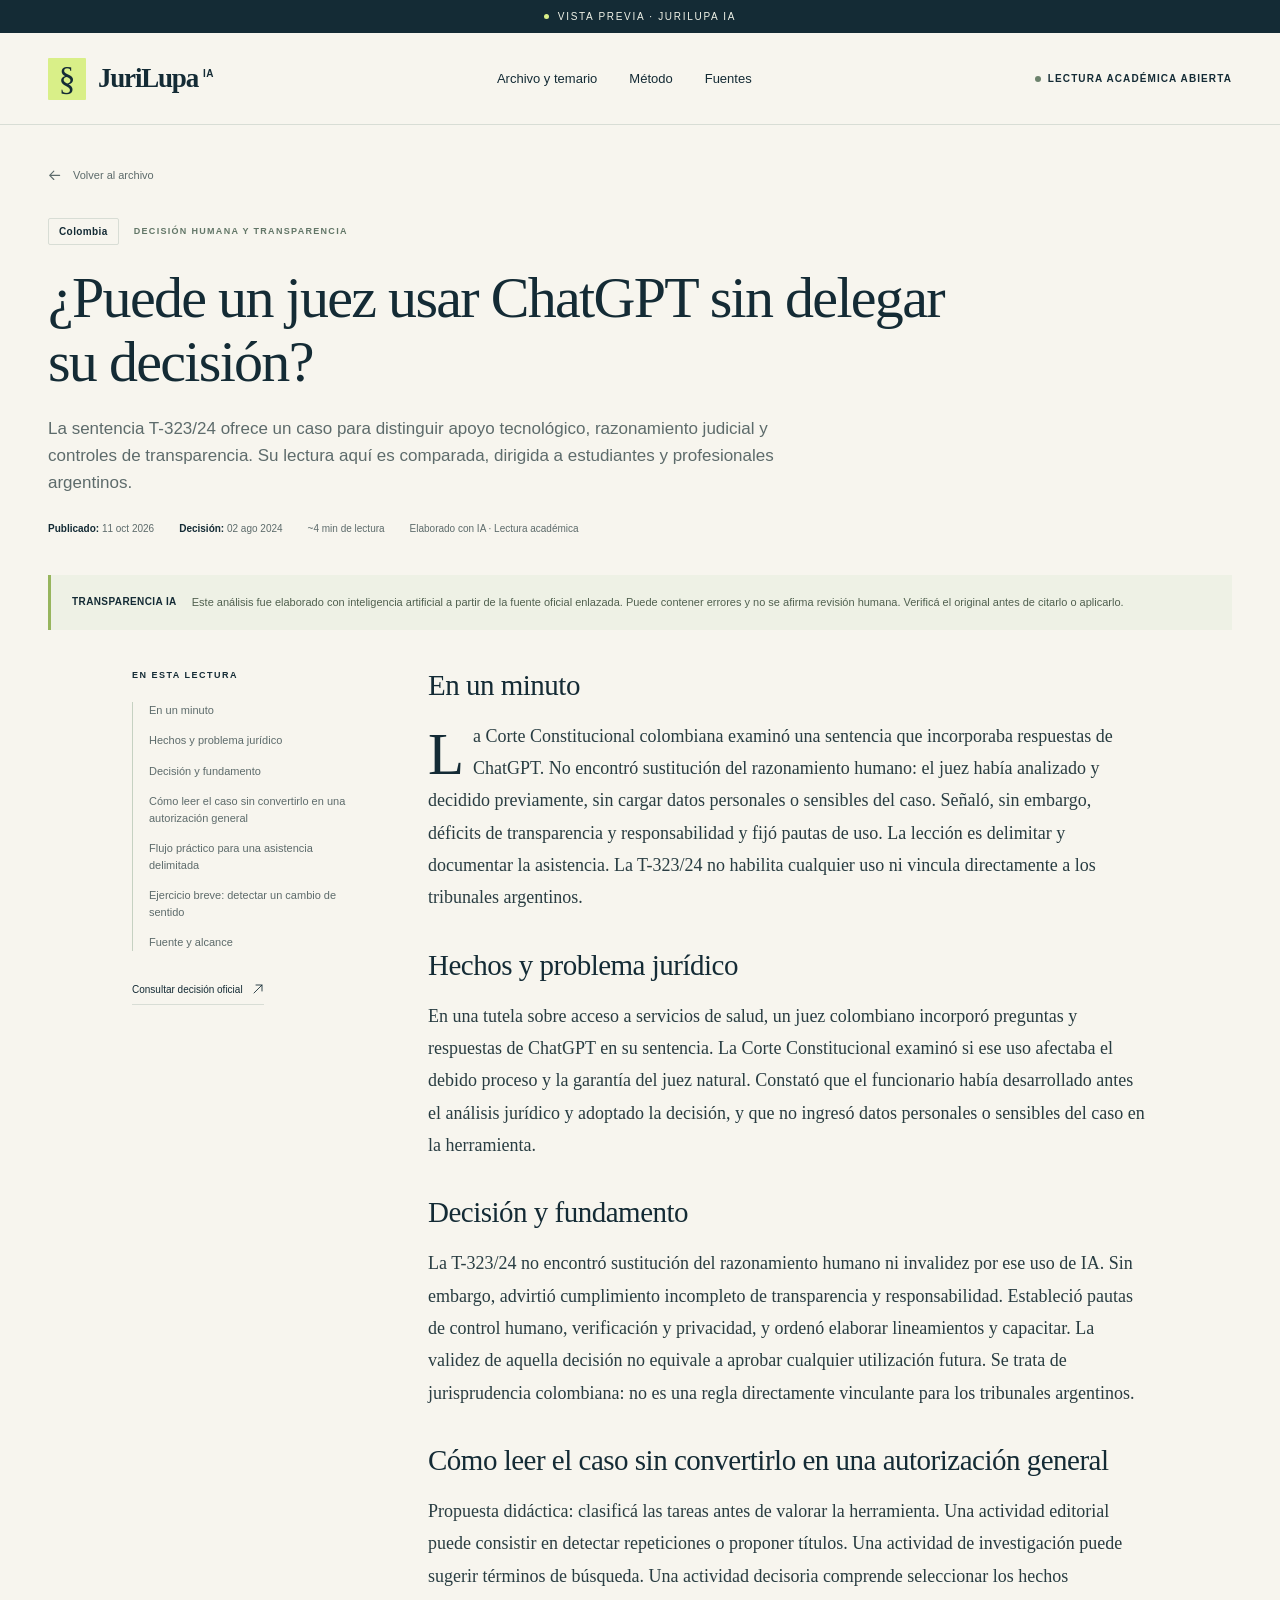
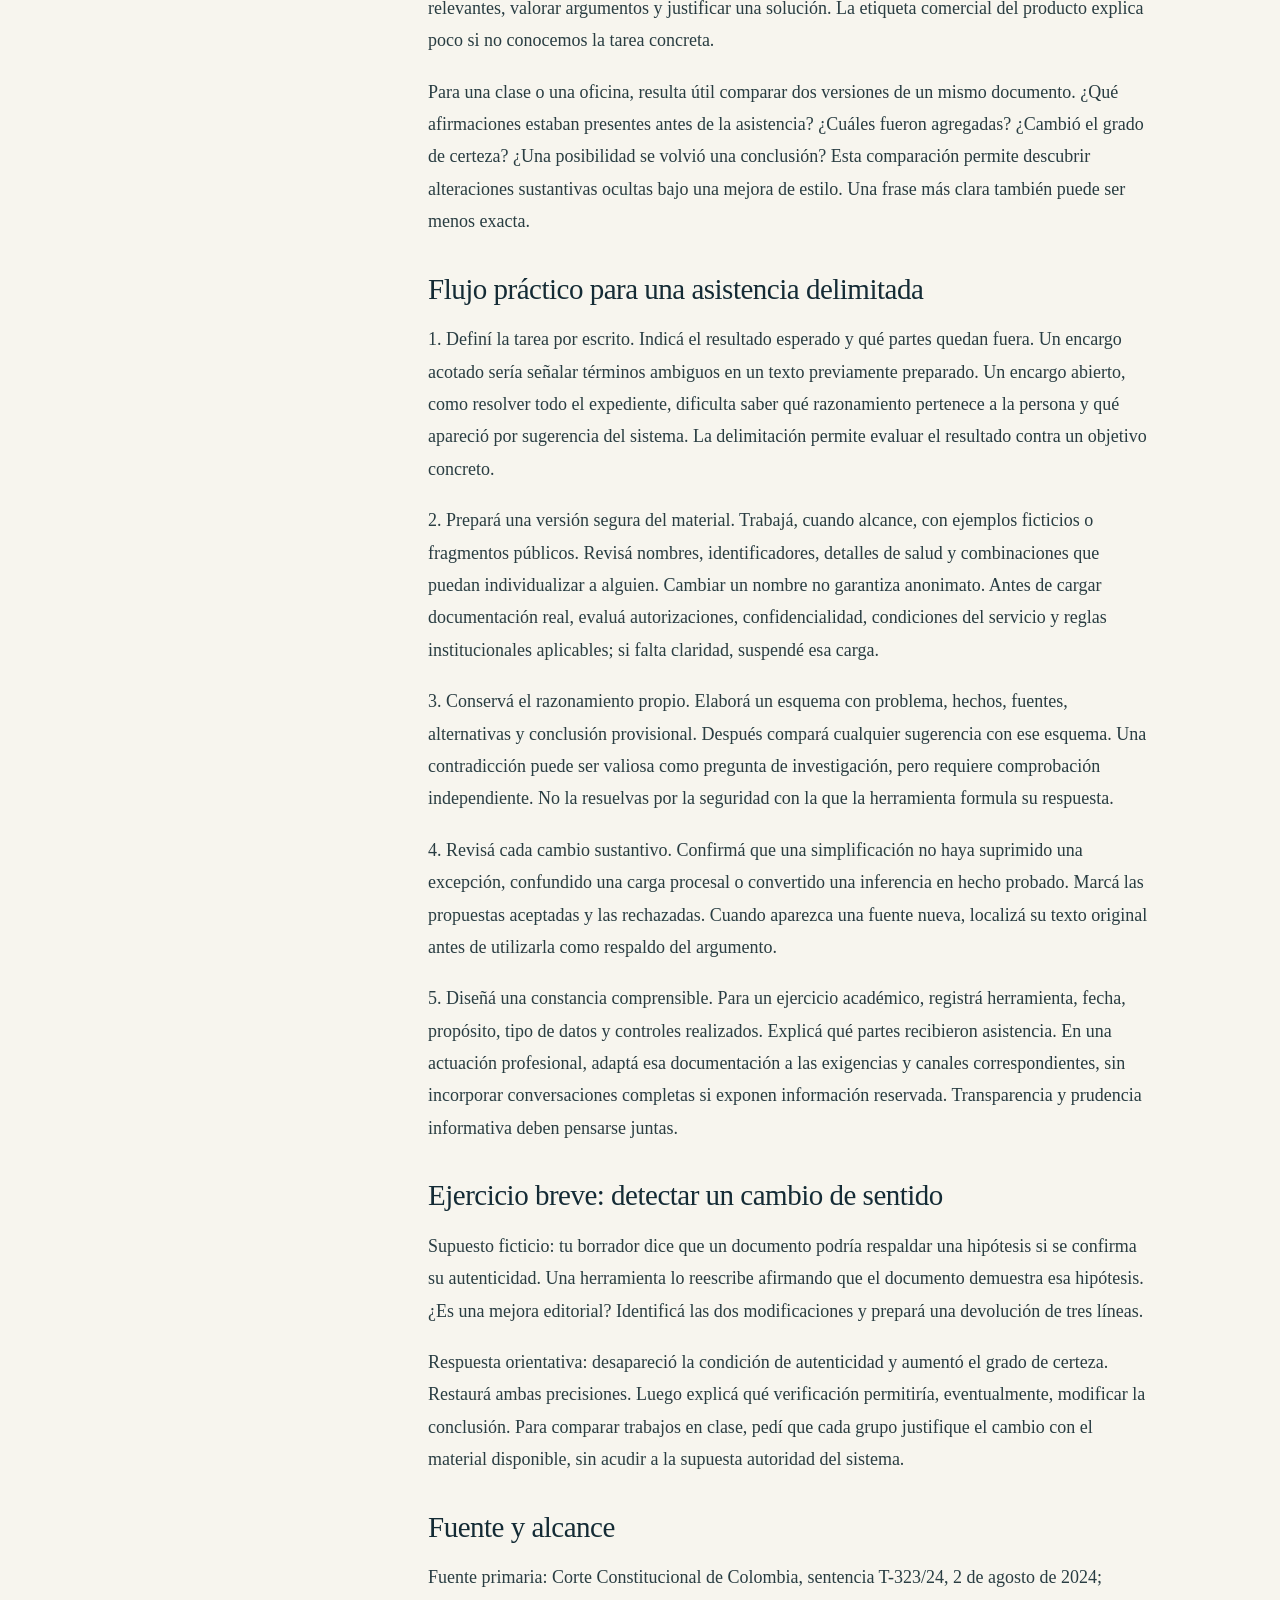
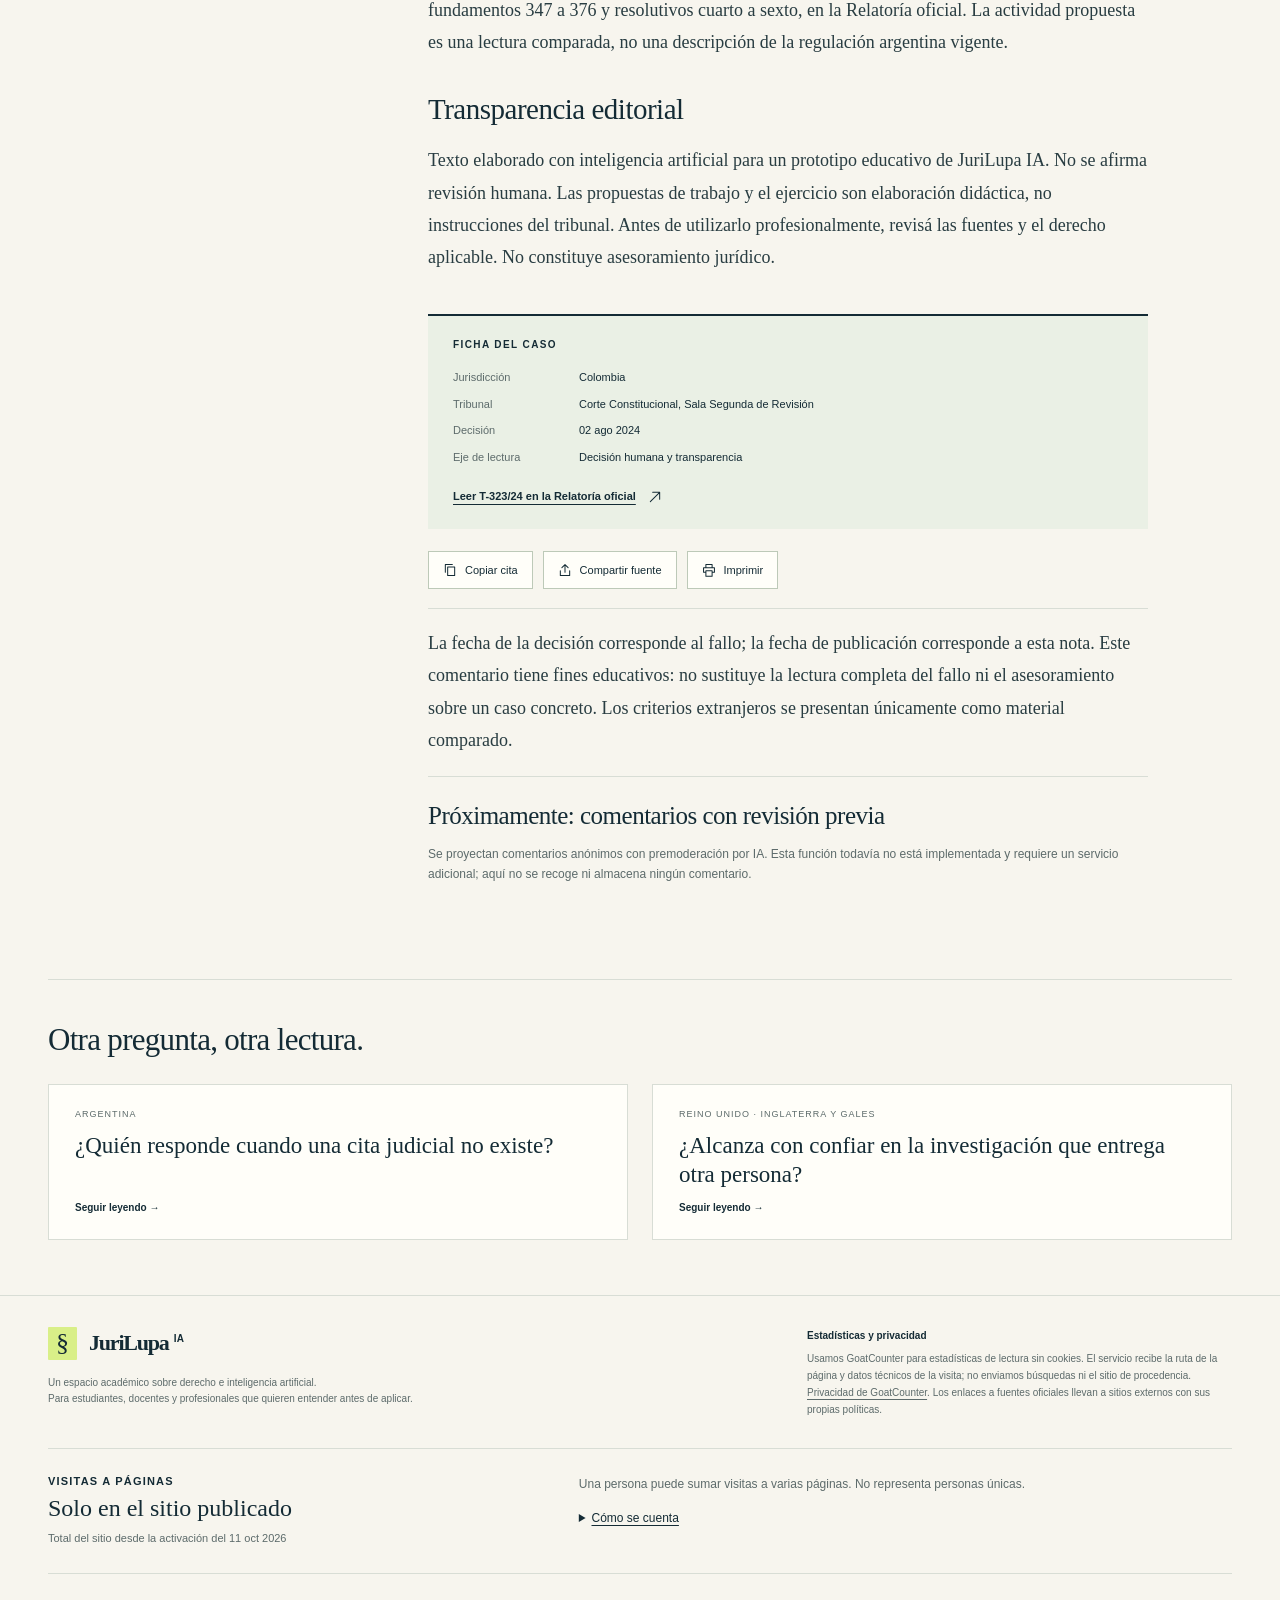
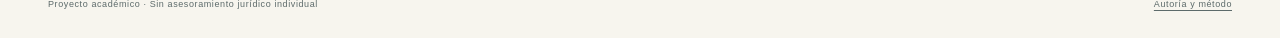
==== commit 87a292a6: "Actualizar marca y enlaces de las notas a JuriLupa IA" ====
--- a/articulos/chatgpt-razonamiento-judicial-t323.html
+++ b/articulos/chatgpt-razonamiento-judicial-t323.html
@@ -1 +1 @@
-<!doctype html><html lang="es-AR" data-mode="static" data-page-path="/criterio-ia/articulos/chatgpt-razonamiento-judicial-t323.html"><head><meta charset="utf-8"><meta name="viewport" content="width=device-width, initial-scale=1"><title>¿Puede un juez usar ChatGPT sin delegar su decisión? · Criterio IA</title><meta name="description" content="La sentencia T-323/24 ofrece un caso para distinguir apoyo tecnológico, razonamiento judicial y controles de transparencia. Su lectura aquí es comparada, dirigida a estudiantes y profesionales argentinos."><meta name="theme-color" content="#142b35"><meta name="color-scheme" content="only light"><meta name="referrer" content="no-referrer"><link rel="canonical" href="https://criterio-ia-derecho.github.io/criterio-ia/articulos/chatgpt-razonamiento-judicial-t323.html"><meta property="og:type" content="article"><meta property="og:title" content="¿Puede un juez usar ChatGPT sin delegar su decisión? · Criterio IA"><meta property="og:description" content="La sentencia T-323/24 ofrece un caso para distinguir apoyo tecnológico, razonamiento judicial y controles de transparencia. Su lectura aquí es comparada, dirigida a estudiantes y profesionales argentinos."><link rel="stylesheet" href="../assets/styles.css"><script type="application/ld+json">{"@context": "https://schema.org", "@type": "Article", "headline": "¿Puede un juez usar ChatGPT sin delegar su decisión?", "datePublished": "2026-10-11", "description": "La sentencia T-323/24 ofrece un caso para distinguir apoyo tecnológico, razonamiento judicial y controles de transparencia. Su lectura aquí es comparada, dirigida a estudiantes y profesionales argentinos.", "inLanguage": "es-AR", "genre": "Análisis jurídico académico", "citation": "https://www.corteconstitucional.gov.co/relatoria/2024/T-323-24.htm", "keywords": ["Colombia", "Decisión humana y transparencia", "inteligencia artificial"]}</script></head><body><a class="skip-link" href="#contenido">Saltar al contenido</a><div class="preview-banner"><span class="preview-dot"></span>Vista previa · nombre provisional</div><header class="site-header"><div class="wrap header-inner"><a class="brand" href="../index.html" data-home="inicio" aria-label="Criterio IA, inicio"><span class="brand-mark" aria-hidden="true">§</span><span class="brand-name">Criterio<span>IA</span></span></a><nav class="main-nav" aria-label="Navegación principal"><a href="../index.html#archivo" data-home="archivo">Archivo y temario</a><a href="../index.html#metodo" data-home="metodo">Método</a><a class="desktop-nav" href="../index.html#fuentes" data-home="fuentes">Fuentes</a></nav><div class="nav-note"><i></i>Lectura académica abierta</div></div></header><main class="article-page" id="contenido"><div class="wrap"><div class="article-hero"><a class="back-link" href="../index.html#archivo" data-home="archivo"><svg viewBox="0 0 18 18" fill="none" stroke="currentColor" stroke-width="1.3" stroke-linecap="round" stroke-linejoin="round" aria-hidden="true"><path d="M4 8h12m-5-5 5 5-5 5"/></svg>Volver al archivo</a><div class="article-taxonomy"><span class="badge">Colombia</span><span class="case-topic">Decisión humana y transparencia</span></div><h1 tabindex="-1">¿Puede un juez usar ChatGPT sin delegar su decisión?</h1><p class="article-deck">La sentencia T-323/24 ofrece un caso para distinguir apoyo tecnológico, razonamiento judicial y controles de transparencia. Su lectura aquí es comparada, dirigida a estudiantes y profesionales argentinos.</p><div class="article-meta"><span><strong>Publicado:</strong> <time datetime="2026-10-11">11 oct 2026</time></span><span><strong>Decisión:</strong> <time datetime="2024-08-02">02 ago 2024</time></span><span>~4 min de lectura</span><span>Elaborado con IA · Lectura académica</span></div></div><aside class="ai-notice" aria-label="Aviso de autoría"><strong>TRANSPARENCIA IA</strong><p>Este análisis fue elaborado con inteligencia artificial a partir de la fuente oficial enlazada. Puede contener errores y no se afirma revisión humana. Verificá el original antes de citarlo o aplicarlo.</p></aside><div class="article-layout"><aside class="article-sidebar"><p class="sidebar-label">En esta lectura</p><nav class="toc" aria-label="Índice del análisis"><a href="#chatgpt-razonamiento-judicial-t323-0" data-scroll="chatgpt-razonamiento-judicial-t323-0">En un minuto</a><a href="#chatgpt-razonamiento-judicial-t323-1" data-scroll="chatgpt-razonamiento-judicial-t323-1">Hechos y problema jurídico</a><a href="#chatgpt-razonamiento-judicial-t323-2" data-scroll="chatgpt-razonamiento-judicial-t323-2">Decisión y fundamento</a><a href="#chatgpt-razonamiento-judicial-t323-3" data-scroll="chatgpt-razonamiento-judicial-t323-3">Cómo leer el caso sin convertirlo en una autorización general</a><a href="#chatgpt-razonamiento-judicial-t323-4" data-scroll="chatgpt-razonamiento-judicial-t323-4">Flujo práctico para una asistencia delimitada</a><a href="#chatgpt-razonamiento-judicial-t323-5" data-scroll="chatgpt-razonamiento-judicial-t323-5">Ejercicio breve: detectar un cambio de sentido</a><a href="#chatgpt-razonamiento-judicial-t323-6" data-scroll="chatgpt-razonamiento-judicial-t323-6">Fuente y alcance</a></nav><a class="sidebar-source" href="https://www.corteconstitucional.gov.co/relatoria/2024/T-323-24.htm" target="_blank" rel="noopener noreferrer">Consultar decisión oficial <svg viewBox="0 0 18 18" fill="none" stroke="currentColor" stroke-width="1.3" stroke-linecap="round" stroke-linejoin="round" aria-hidden="true"><path d="M6 3h9v9M15 3 3 15"/></svg></a></aside><div class="article-body"><section id="chatgpt-razonamiento-judicial-t323-0"><h2>En un minuto</h2><p>La Corte Constitucional colombiana examinó una sentencia que incorporaba respuestas de ChatGPT. No encontró sustitución del razonamiento humano: el juez había analizado y decidido previamente, sin cargar datos personales o sensibles del caso. Señaló, sin embargo, déficits de transparencia y responsabilidad y fijó pautas de uso. La lección es delimitar y documentar la asistencia. La T-323/24 no habilita cualquier uso ni vincula directamente a los tribunales argentinos.</p></section><section id="chatgpt-razonamiento-judicial-t323-1"><h2>Hechos y problema jurídico</h2><p>En una tutela sobre acceso a servicios de salud, un juez colombiano incorporó preguntas y respuestas de ChatGPT en su sentencia. La Corte Constitucional examinó si ese uso afectaba el debido proceso y la garantía del juez natural. Constató que el funcionario había desarrollado antes el análisis jurídico y adoptado la decisión, y que no ingresó datos personales o sensibles del caso en la herramienta.</p></section><section id="chatgpt-razonamiento-judicial-t323-2"><h2>Decisión y fundamento</h2><p>La T-323/24 no encontró sustitución del razonamiento humano ni invalidez por ese uso de IA. Sin embargo, advirtió cumplimiento incompleto de transparencia y responsabilidad. Estableció pautas de control humano, verificación y privacidad, y ordenó elaborar lineamientos y capacitar. La validez de aquella decisión no equivale a aprobar cualquier utilización futura. Se trata de jurisprudencia colombiana: no es una regla directamente vinculante para los tribunales argentinos.</p></section><section id="chatgpt-razonamiento-judicial-t323-3"><h2>Cómo leer el caso sin convertirlo en una autorización general</h2><p>Propuesta didáctica: clasificá las tareas antes de valorar la herramienta. Una actividad editorial puede consistir en detectar repeticiones o proponer títulos. Una actividad de investigación puede sugerir términos de búsqueda. Una actividad decisoria comprende seleccionar los hechos relevantes, valorar argumentos y justificar una solución. La etiqueta comercial del producto explica poco si no conocemos la tarea concreta.</p><p>Para una clase o una oficina, resulta útil comparar dos versiones de un mismo documento. ¿Qué afirmaciones estaban presentes antes de la asistencia? ¿Cuáles fueron agregadas? ¿Cambió el grado de certeza? ¿Una posibilidad se volvió una conclusión? Esta comparación permite descubrir alteraciones sustantivas ocultas bajo una mejora de estilo. Una frase más clara también puede ser menos exacta.</p></section><section id="chatgpt-razonamiento-judicial-t323-4"><h2>Flujo práctico para una asistencia delimitada</h2><p>1. Definí la tarea por escrito. Indicá el resultado esperado y qué partes quedan fuera. Un encargo acotado sería señalar términos ambiguos en un texto previamente preparado. Un encargo abierto, como resolver todo el expediente, dificulta saber qué razonamiento pertenece a la persona y qué apareció por sugerencia del sistema. La delimitación permite evaluar el resultado contra un objetivo concreto.</p><p>2. Prepará una versión segura del material. Trabajá, cuando alcance, con ejemplos ficticios o fragmentos públicos. Revisá nombres, identificadores, detalles de salud y combinaciones que puedan individualizar a alguien. Cambiar un nombre no garantiza anonimato. Antes de cargar documentación real, evaluá autorizaciones, confidencialidad, condiciones del servicio y reglas institucionales aplicables; si falta claridad, suspendé esa carga.</p><p>3. Conservá el razonamiento propio. Elaborá un esquema con problema, hechos, fuentes, alternativas y conclusión provisional. Después compará cualquier sugerencia con ese esquema. Una contradicción puede ser valiosa como pregunta de investigación, pero requiere comprobación independiente. No la resuelvas por la seguridad con la que la herramienta formula su respuesta.</p><p>4. Revisá cada cambio sustantivo. Confirmá que una simplificación no haya suprimido una excepción, confundido una carga procesal o convertido una inferencia en hecho probado. Marcá las propuestas aceptadas y las rechazadas. Cuando aparezca una fuente nueva, localizá su texto original antes de utilizarla como respaldo del argumento.</p><p>5. Diseñá una constancia comprensible. Para un ejercicio académico, registrá herramienta, fecha, propósito, tipo de datos y controles realizados. Explicá qué partes recibieron asistencia. En una actuación profesional, adaptá esa documentación a las exigencias y canales correspondientes, sin incorporar conversaciones completas si exponen información reservada. Transparencia y prudencia informativa deben pensarse juntas.</p></section><section id="chatgpt-razonamiento-judicial-t323-5"><h2>Ejercicio breve: detectar un cambio de sentido</h2><p>Supuesto ficticio: tu borrador dice que un documento podría respaldar una hipótesis si se confirma su autenticidad. Una herramienta lo reescribe afirmando que el documento demuestra esa hipótesis. ¿Es una mejora editorial? Identificá las dos modificaciones y prepará una devolución de tres líneas.</p><p>Respuesta orientativa: desapareció la condición de autenticidad y aumentó el grado de certeza. Restaurá ambas precisiones. Luego explicá qué verificación permitiría, eventualmente, modificar la conclusión. Para comparar trabajos en clase, pedí que cada grupo justifique el cambio con el material disponible, sin acudir a la supuesta autoridad del sistema.</p></section><section id="chatgpt-razonamiento-judicial-t323-6"><h2>Fuente y alcance</h2><p>Fuente primaria: Corte Constitucional de Colombia, sentencia T-323/24, 2 de agosto de 2024; fundamentos 347 a 376 y resolutivos cuarto a sexto, en la Relatoría oficial. La actividad propuesta es una lectura comparada, no una descripción de la regulación argentina vigente.</p></section><section id="chatgpt-razonamiento-judicial-t323-7"><h2>Transparencia editorial</h2><p>Texto elaborado con inteligencia artificial para un prototipo educativo de Criterio IA. No se afirma revisión humana. Las propuestas de trabajo y el ejercicio son elaboración didáctica, no instrucciones del tribunal. Antes de utilizarlo profesionalmente, revisá las fuentes y el derecho aplicable. No constituye asesoramiento jurídico.</p></section><aside class="case-details"><h2>Ficha del caso</h2><dl><dt>Jurisdicción</dt><dd>Colombia</dd><dt>Tribunal</dt><dd>Corte Constitucional, Sala Segunda de Revisión</dd><dt>Decisión</dt><dd>02 ago 2024</dd><dt>Eje de lectura</dt><dd>Decisión humana y transparencia</dd></dl><a class="official-link" href="https://www.corteconstitucional.gov.co/relatoria/2024/T-323-24.htm" target="_blank" rel="noopener noreferrer">Leer T-323/24 en la Relatoría oficial <svg viewBox="0 0 18 18" fill="none" stroke="currentColor" stroke-width="1.3" stroke-linecap="round" stroke-linejoin="round" aria-hidden="true"><path d="M6 3h9v9M15 3 3 15"/></svg></a></aside><div class="article-actions"><button class="copy-citation" type="button" data-citation="Criterio IA, «¿Puede un juez usar ChatGPT sin delegar su decisión?», comentario educativo sobre Corte Constitucional de Colombia, T-323/24, 02/08/2024."><svg viewBox="0 0 18 18" fill="none" stroke="currentColor" stroke-width="1.3" stroke-linecap="round" stroke-linejoin="round" aria-hidden="true"><path d="M6 5h9v11H6zM3 12V2h9"/></svg>Copiar cita</button><button class="share-source" type="button" data-source="https://www.corteconstitucional.gov.co/relatoria/2024/T-323-24.htm" data-title="¿Puede un juez usar ChatGPT sin delegar su decisión?"><svg viewBox="0 0 18 18" fill="none" stroke="currentColor" stroke-width="1.3" stroke-linecap="round" stroke-linejoin="round" aria-hidden="true"><path d="M9 12V2M5 6l4-4 4 4M3 10v6h12v-6"/></svg>Compartir fuente</button><button class="print-article" type="button"><svg viewBox="0 0 18 18" fill="none" stroke="currentColor" stroke-width="1.3" stroke-linecap="round" stroke-linejoin="round" aria-hidden="true"><path d="M5 6V2h8v4M5 12H2V6h14v6h-3M5 10h8v7H5z"/></svg>Imprimir</button></div><div class="citation-fallback" hidden><label for="citation-chatgpt-razonamiento-judicial-t323">Seleccioná y copiá el texto.</label><textarea id="citation-chatgpt-razonamiento-judicial-t323" readonly></textarea></div><p class="comparative-note">La fecha de la decisión corresponde al fallo; la fecha de publicación corresponde a esta nota. Este comentario tiene fines educativos: no sustituye la lectura completa del fallo ni el asesoramiento sobre un caso concreto. Los criterios extranjeros se presentan únicamente como material comparado.</p><section class="article-comments"><h2>Próximamente: comentarios con revisión previa</h2><p>Se proyectan comentarios anónimos con premoderación por IA. Esta función todavía no está implementada y requiere un servicio adicional; aquí no se recoge ni almacena ningún comentario.</p></section></div></div><section class="related" aria-labelledby="related-chatgpt-razonamiento-judicial-t323"><h2 id="related-chatgpt-razonamiento-judicial-t323">Otra pregunta, otra lectura.</h2><div class="related-grid"><a class="related-link" href="../articulos/citas-inexistentes-general-roca.html" data-article="citas-inexistentes-general-roca"><small>Argentina</small><span>¿Quién responde cuando una cita judicial no existe?</span><span class="read-more">Seguir leyendo →</span></a><a class="related-link" href="../articulos/supervision-profesional-ayinde-al-haroun.html" data-article="supervision-profesional-ayinde-al-haroun"><small>Reino Unido · Inglaterra y Gales</small><span>¿Alcanza con confiar en la investigación que entrega otra persona?</span><span class="read-more">Seguir leyendo →</span></a></div></section></div></main><footer class="site-footer"><div class="wrap"><div class="footer-top"><div><a class="brand" href="../index.html" data-home="inicio" aria-label="Criterio IA, inicio"><span class="brand-mark" aria-hidden="true">§</span><span class="brand-name">Criterio<span>IA</span></span></a><p class="footer-description">Un espacio académico sobre derecho e inteligencia artificial.<br>Para estudiantes, docentes y profesionales que quieren entender antes de aplicar.</p></div><p class="privacy" id="privacidad"><strong>Estadísticas y privacidad</strong>Usamos GoatCounter para estadísticas de lectura sin cookies. El servicio recibe la ruta de la página y datos técnicos de la visita; no enviamos búsquedas ni el sitio de procedencia. <a href="https://www.goatcounter.com/help/privacy" target="_blank" rel="noopener noreferrer">Privacidad de GoatCounter</a>. Los enlaces a fuentes oficiales llevan a sitios externos con sus propias políticas.</p></div><section class="visit-counter" aria-labelledby="visit-counter-label"><div class="visit-counter-heading"><span class="visit-counter-label" id="visit-counter-label">Visitas a páginas</span><span class="visit-counter-value" id="visit-count" role="status" aria-live="polite" aria-atomic="true" aria-describedby="visit-counter-label">No disponible</span><span class="visit-counter-since">Total del sitio desde la activación del <time datetime="2026-10-11">11 oct 2026</time></span></div><div class="visit-counter-explanation"><p>Una persona puede sumar visitas a varias páginas. No representa personas únicas.</p><details><summary>Cómo se cuenta</summary><p>Con la configuración predeterminada de sesiones, GoatCounter agrupa las visitas repetidas a una misma página durante hasta 8 horas. El total puede tardar hasta 4 horas en actualizarse. No incluye tráfico anterior a la activación ni todas las visitas: los bloqueadores, JavaScript desactivado y las direcciones con parámetros pueden impedir el registro. Si el contador no responde, mostramos «No disponible».</p></details></div></section><div class="footer-bottom"><span>Proyecto académico · Sin asesoramiento jurídico individual</span><a href="../index.html#metodo" data-home="metodo">Autoría y método</a></div></div></footer><div class="reading-progress" id="reading-progress" aria-hidden="true"></div><div class="toast" id="toast" role="status" aria-live="polite" hidden></div><script src="../assets/site.js" defer></script></body></html>+<!doctype html><html lang="es-AR" data-mode="static" data-page-path="/jurilupa-ia/articulos/chatgpt-razonamiento-judicial-t323.html"><head><meta charset="utf-8"><meta name="viewport" content="width=device-width, initial-scale=1"><title>¿Puede un juez usar ChatGPT sin delegar su decisión? · JuriLupa IA</title><meta name="description" content="La sentencia T-323/24 ofrece un caso para distinguir apoyo tecnológico, razonamiento judicial y controles de transparencia. Su lectura aquí es comparada, dirigida a estudiantes y profesionales argentinos."><meta name="theme-color" content="#142b35"><meta name="color-scheme" content="only light"><meta name="referrer" content="no-referrer"><link rel="canonical" href="https://jurilupa-ia.github.io/jurilupa-ia/articulos/chatgpt-razonamiento-judicial-t323.html"><meta property="og:type" content="article"><meta property="og:title" content="¿Puede un juez usar ChatGPT sin delegar su decisión? · JuriLupa IA"><meta property="og:description" content="La sentencia T-323/24 ofrece un caso para distinguir apoyo tecnológico, razonamiento judicial y controles de transparencia. Su lectura aquí es comparada, dirigida a estudiantes y profesionales argentinos."><link rel="stylesheet" href="../assets/styles.css"><script type="application/ld+json">{"@context": "https://schema.org", "@type": "Article", "headline": "¿Puede un juez usar ChatGPT sin delegar su decisión?", "datePublished": "2026-10-11", "description": "La sentencia T-323/24 ofrece un caso para distinguir apoyo tecnológico, razonamiento judicial y controles de transparencia. Su lectura aquí es comparada, dirigida a estudiantes y profesionales argentinos.", "inLanguage": "es-AR", "genre": "Análisis jurídico académico", "citation": "https://www.corteconstitucional.gov.co/relatoria/2024/T-323-24.htm", "keywords": ["Colombia", "Decisión humana y transparencia", "inteligencia artificial"]}</script></head><body><a class="skip-link" href="#contenido">Saltar al contenido</a><div class="preview-banner"><span class="preview-dot"></span>Vista previa · JuriLupa IA</div><header class="site-header"><div class="wrap header-inner"><a class="brand" href="../index.html" data-home="inicio" aria-label="JuriLupa IA, inicio"><span class="brand-mark" aria-hidden="true">§</span><span class="brand-name">JuriLupa<span>IA</span></span></a><nav class="main-nav" aria-label="Navegación principal"><a href="../index.html#archivo" data-home="archivo">Archivo y temario</a><a href="../index.html#metodo" data-home="metodo">Método</a><a class="desktop-nav" href="../index.html#fuentes" data-home="fuentes">Fuentes</a></nav><div class="nav-note"><i></i>Lectura académica abierta</div></div></header><main class="article-page" id="contenido"><div class="wrap"><div class="article-hero"><a class="back-link" href="../index.html#archivo" data-home="archivo"><svg viewBox="0 0 18 18" fill="none" stroke="currentColor" stroke-width="1.3" stroke-linecap="round" stroke-linejoin="round" aria-hidden="true"><path d="M4 8h12m-5-5 5 5-5 5"/></svg>Volver al archivo</a><div class="article-taxonomy"><span class="badge">Colombia</span><span class="case-topic">Decisión humana y transparencia</span></div><h1 tabindex="-1">¿Puede un juez usar ChatGPT sin delegar su decisión?</h1><p class="article-deck">La sentencia T-323/24 ofrece un caso para distinguir apoyo tecnológico, razonamiento judicial y controles de transparencia. Su lectura aquí es comparada, dirigida a estudiantes y profesionales argentinos.</p><div class="article-meta"><span><strong>Publicado:</strong> <time datetime="2026-10-11">11 oct 2026</time></span><span><strong>Decisión:</strong> <time datetime="2024-08-02">02 ago 2024</time></span><span>~4 min de lectura</span><span>Elaborado con IA · Lectura académica</span></div></div><aside class="ai-notice" aria-label="Aviso de autoría"><strong>TRANSPARENCIA IA</strong><p>Este análisis fue elaborado con inteligencia artificial a partir de la fuente oficial enlazada. Puede contener errores y no se afirma revisión humana. Verificá el original antes de citarlo o aplicarlo.</p></aside><div class="article-layout"><aside class="article-sidebar"><p class="sidebar-label">En esta lectura</p><nav class="toc" aria-label="Índice del análisis"><a href="#chatgpt-razonamiento-judicial-t323-0" data-scroll="chatgpt-razonamiento-judicial-t323-0">En un minuto</a><a href="#chatgpt-razonamiento-judicial-t323-1" data-scroll="chatgpt-razonamiento-judicial-t323-1">Hechos y problema jurídico</a><a href="#chatgpt-razonamiento-judicial-t323-2" data-scroll="chatgpt-razonamiento-judicial-t323-2">Decisión y fundamento</a><a href="#chatgpt-razonamiento-judicial-t323-3" data-scroll="chatgpt-razonamiento-judicial-t323-3">Cómo leer el caso sin convertirlo en una autorización general</a><a href="#chatgpt-razonamiento-judicial-t323-4" data-scroll="chatgpt-razonamiento-judicial-t323-4">Flujo práctico para una asistencia delimitada</a><a href="#chatgpt-razonamiento-judicial-t323-5" data-scroll="chatgpt-razonamiento-judicial-t323-5">Ejercicio breve: detectar un cambio de sentido</a><a href="#chatgpt-razonamiento-judicial-t323-6" data-scroll="chatgpt-razonamiento-judicial-t323-6">Fuente y alcance</a></nav><a class="sidebar-source" href="https://www.corteconstitucional.gov.co/relatoria/2024/T-323-24.htm" target="_blank" rel="noopener noreferrer">Consultar decisión oficial <svg viewBox="0 0 18 18" fill="none" stroke="currentColor" stroke-width="1.3" stroke-linecap="round" stroke-linejoin="round" aria-hidden="true"><path d="M6 3h9v9M15 3 3 15"/></svg></a></aside><div class="article-body"><section id="chatgpt-razonamiento-judicial-t323-0"><h2>En un minuto</h2><p>La Corte Constitucional colombiana examinó una sentencia que incorporaba respuestas de ChatGPT. No encontró sustitución del razonamiento humano: el juez había analizado y decidido previamente, sin cargar datos personales o sensibles del caso. Señaló, sin embargo, déficits de transparencia y responsabilidad y fijó pautas de uso. La lección es delimitar y documentar la asistencia. La T-323/24 no habilita cualquier uso ni vincula directamente a los tribunales argentinos.</p></section><section id="chatgpt-razonamiento-judicial-t323-1"><h2>Hechos y problema jurídico</h2><p>En una tutela sobre acceso a servicios de salud, un juez colombiano incorporó preguntas y respuestas de ChatGPT en su sentencia. La Corte Constitucional examinó si ese uso afectaba el debido proceso y la garantía del juez natural. Constató que el funcionario había desarrollado antes el análisis jurídico y adoptado la decisión, y que no ingresó datos personales o sensibles del caso en la herramienta.</p></section><section id="chatgpt-razonamiento-judicial-t323-2"><h2>Decisión y fundamento</h2><p>La T-323/24 no encontró sustitución del razonamiento humano ni invalidez por ese uso de IA. Sin embargo, advirtió cumplimiento incompleto de transparencia y responsabilidad. Estableció pautas de control humano, verificación y privacidad, y ordenó elaborar lineamientos y capacitar. La validez de aquella decisión no equivale a aprobar cualquier utilización futura. Se trata de jurisprudencia colombiana: no es una regla directamente vinculante para los tribunales argentinos.</p></section><section id="chatgpt-razonamiento-judicial-t323-3"><h2>Cómo leer el caso sin convertirlo en una autorización general</h2><p>Propuesta didáctica: clasificá las tareas antes de valorar la herramienta. Una actividad editorial puede consistir en detectar repeticiones o proponer títulos. Una actividad de investigación puede sugerir términos de búsqueda. Una actividad decisoria comprende seleccionar los hechos relevantes, valorar argumentos y justificar una solución. La etiqueta comercial del producto explica poco si no conocemos la tarea concreta.</p><p>Para una clase o una oficina, resulta útil comparar dos versiones de un mismo documento. ¿Qué afirmaciones estaban presentes antes de la asistencia? ¿Cuáles fueron agregadas? ¿Cambió el grado de certeza? ¿Una posibilidad se volvió una conclusión? Esta comparación permite descubrir alteraciones sustantivas ocultas bajo una mejora de estilo. Una frase más clara también puede ser menos exacta.</p></section><section id="chatgpt-razonamiento-judicial-t323-4"><h2>Flujo práctico para una asistencia delimitada</h2><p>1. Definí la tarea por escrito. Indicá el resultado esperado y qué partes quedan fuera. Un encargo acotado sería señalar términos ambiguos en un texto previamente preparado. Un encargo abierto, como resolver todo el expediente, dificulta saber qué razonamiento pertenece a la persona y qué apareció por sugerencia del sistema. La delimitación permite evaluar el resultado contra un objetivo concreto.</p><p>2. Prepará una versión segura del material. Trabajá, cuando alcance, con ejemplos ficticios o fragmentos públicos. Revisá nombres, identificadores, detalles de salud y combinaciones que puedan individualizar a alguien. Cambiar un nombre no garantiza anonimato. Antes de cargar documentación real, evaluá autorizaciones, confidencialidad, condiciones del servicio y reglas institucionales aplicables; si falta claridad, suspendé esa carga.</p><p>3. Conservá el razonamiento propio. Elaborá un esquema con problema, hechos, fuentes, alternativas y conclusión provisional. Después compará cualquier sugerencia con ese esquema. Una contradicción puede ser valiosa como pregunta de investigación, pero requiere comprobación independiente. No la resuelvas por la seguridad con la que la herramienta formula su respuesta.</p><p>4. Revisá cada cambio sustantivo. Confirmá que una simplificación no haya suprimido una excepción, confundido una carga procesal o convertido una inferencia en hecho probado. Marcá las propuestas aceptadas y las rechazadas. Cuando aparezca una fuente nueva, localizá su texto original antes de utilizarla como respaldo del argumento.</p><p>5. Diseñá una constancia comprensible. Para un ejercicio académico, registrá herramienta, fecha, propósito, tipo de datos y controles realizados. Explicá qué partes recibieron asistencia. En una actuación profesional, adaptá esa documentación a las exigencias y canales correspondientes, sin incorporar conversaciones completas si exponen información reservada. Transparencia y prudencia informativa deben pensarse juntas.</p></section><section id="chatgpt-razonamiento-judicial-t323-5"><h2>Ejercicio breve: detectar un cambio de sentido</h2><p>Supuesto ficticio: tu borrador dice que un documento podría respaldar una hipótesis si se confirma su autenticidad. Una herramienta lo reescribe afirmando que el documento demuestra esa hipótesis. ¿Es una mejora editorial? Identificá las dos modificaciones y prepará una devolución de tres líneas.</p><p>Respuesta orientativa: desapareció la condición de autenticidad y aumentó el grado de certeza. Restaurá ambas precisiones. Luego explicá qué verificación permitiría, eventualmente, modificar la conclusión. Para comparar trabajos en clase, pedí que cada grupo justifique el cambio con el material disponible, sin acudir a la supuesta autoridad del sistema.</p></section><section id="chatgpt-razonamiento-judicial-t323-6"><h2>Fuente y alcance</h2><p>Fuente primaria: Corte Constitucional de Colombia, sentencia T-323/24, 2 de agosto de 2024; fundamentos 347 a 376 y resolutivos cuarto a sexto, en la Relatoría oficial. La actividad propuesta es una lectura comparada, no una descripción de la regulación argentina vigente.</p></section><section id="chatgpt-razonamiento-judicial-t323-7"><h2>Transparencia editorial</h2><p>Texto elaborado con inteligencia artificial para un prototipo educativo de JuriLupa IA. No se afirma revisión humana. Las propuestas de trabajo y el ejercicio son elaboración didáctica, no instrucciones del tribunal. Antes de utilizarlo profesionalmente, revisá las fuentes y el derecho aplicable. No constituye asesoramiento jurídico.</p></section><aside class="case-details"><h2>Ficha del caso</h2><dl><dt>Jurisdicción</dt><dd>Colombia</dd><dt>Tribunal</dt><dd>Corte Constitucional, Sala Segunda de Revisión</dd><dt>Decisión</dt><dd>02 ago 2024</dd><dt>Eje de lectura</dt><dd>Decisión humana y transparencia</dd></dl><a class="official-link" href="https://www.corteconstitucional.gov.co/relatoria/2024/T-323-24.htm" target="_blank" rel="noopener noreferrer">Leer T-323/24 en la Relatoría oficial <svg viewBox="0 0 18 18" fill="none" stroke="currentColor" stroke-width="1.3" stroke-linecap="round" stroke-linejoin="round" aria-hidden="true"><path d="M6 3h9v9M15 3 3 15"/></svg></a></aside><div class="article-actions"><button class="copy-citation" type="button" data-citation="JuriLupa IA, «¿Puede un juez usar ChatGPT sin delegar su decisión?», comentario educativo sobre Corte Constitucional de Colombia, T-323/24, 02/08/2024."><svg viewBox="0 0 18 18" fill="none" stroke="currentColor" stroke-width="1.3" stroke-linecap="round" stroke-linejoin="round" aria-hidden="true"><path d="M6 5h9v11H6zM3 12V2h9"/></svg>Copiar cita</button><button class="share-source" type="button" data-source="https://www.corteconstitucional.gov.co/relatoria/2024/T-323-24.htm" data-title="¿Puede un juez usar ChatGPT sin delegar su decisión?"><svg viewBox="0 0 18 18" fill="none" stroke="currentColor" stroke-width="1.3" stroke-linecap="round" stroke-linejoin="round" aria-hidden="true"><path d="M9 12V2M5 6l4-4 4 4M3 10v6h12v-6"/></svg>Compartir fuente</button><button class="print-article" type="button"><svg viewBox="0 0 18 18" fill="none" stroke="currentColor" stroke-width="1.3" stroke-linecap="round" stroke-linejoin="round" aria-hidden="true"><path d="M5 6V2h8v4M5 12H2V6h14v6h-3M5 10h8v7H5z"/></svg>Imprimir</button></div><div class="citation-fallback" hidden><label for="citation-chatgpt-razonamiento-judicial-t323">Seleccioná y copiá el texto.</label><textarea id="citation-chatgpt-razonamiento-judicial-t323" readonly></textarea></div><p class="comparative-note">La fecha de la decisión corresponde al fallo; la fecha de publicación corresponde a esta nota. Este comentario tiene fines educativos: no sustituye la lectura completa del fallo ni el asesoramiento sobre un caso concreto. Los criterios extranjeros se presentan únicamente como material comparado.</p><section class="article-comments"><h2>Próximamente: comentarios con revisión previa</h2><p>Se proyectan comentarios anónimos con premoderación por IA. Esta función todavía no está implementada y requiere un servicio adicional; aquí no se recoge ni almacena ningún comentario.</p></section></div></div><section class="related" aria-labelledby="related-chatgpt-razonamiento-judicial-t323"><h2 id="related-chatgpt-razonamiento-judicial-t323">Otra pregunta, otra lectura.</h2><div class="related-grid"><a class="related-link" href="../articulos/citas-inexistentes-general-roca.html" data-article="citas-inexistentes-general-roca"><small>Argentina</small><span>¿Quién responde cuando una cita judicial no existe?</span><span class="read-more">Seguir leyendo →</span></a><a class="related-link" href="../articulos/supervision-profesional-ayinde-al-haroun.html" data-article="supervision-profesional-ayinde-al-haroun"><small>Reino Unido · Inglaterra y Gales</small><span>¿Alcanza con confiar en la investigación que entrega otra persona?</span><span class="read-more">Seguir leyendo →</span></a></div></section></div></main><footer class="site-footer"><div class="wrap"><div class="footer-top"><div><a class="brand" href="../index.html" data-home="inicio" aria-label="JuriLupa IA, inicio"><span class="brand-mark" aria-hidden="true">§</span><span class="brand-name">JuriLupa<span>IA</span></span></a><p class="footer-description">Un espacio académico sobre derecho e inteligencia artificial.<br>Para estudiantes, docentes y profesionales que quieren entender antes de aplicar.</p></div><p class="privacy" id="privacidad"><strong>Estadísticas y privacidad</strong>Usamos GoatCounter para estadísticas de lectura sin cookies. El servicio recibe la ruta de la página y datos técnicos de la visita; no enviamos búsquedas ni el sitio de procedencia. <a href="https://www.goatcounter.com/help/privacy" target="_blank" rel="noopener noreferrer">Privacidad de GoatCounter</a>. Los enlaces a fuentes oficiales llevan a sitios externos con sus propias políticas.</p></div><section class="visit-counter" aria-labelledby="visit-counter-label"><div class="visit-counter-heading"><span class="visit-counter-label" id="visit-counter-label">Visitas a páginas</span><span class="visit-counter-value" id="visit-count" role="status" aria-live="polite" aria-atomic="true" aria-describedby="visit-counter-label">No disponible</span><span class="visit-counter-since">Total del sitio desde la activación del <time datetime="2026-10-11">11 oct 2026</time></span></div><div class="visit-counter-explanation"><p>Una persona puede sumar visitas a varias páginas. No representa personas únicas.</p><details><summary>Cómo se cuenta</summary><p>Con la configuración predeterminada de sesiones, GoatCounter agrupa las visitas repetidas a una misma página durante hasta 8 horas. El total puede tardar hasta 4 horas en actualizarse. No incluye tráfico anterior a la activación ni todas las visitas: los bloqueadores, JavaScript desactivado y las direcciones con parámetros pueden impedir el registro. Si el contador no responde, mostramos «No disponible».</p></details></div></section><div class="footer-bottom"><span>Proyecto académico · Sin asesoramiento jurídico individual</span><a href="../index.html#metodo" data-home="metodo">Autoría y método</a></div></div></footer><div class="reading-progress" id="reading-progress" aria-hidden="true"></div><div class="toast" id="toast" role="status" aria-live="polite" hidden></div><script src="../assets/site.js" defer></script></body></html>
--- a/assets/styles.css
+++ b/assets/styles.css
@@ -38,3 +38,98 @@
  .archive .publication-date{font-size:10px;margin-bottom:15px}
 }
 @media(max-width:360px){.main-nav{gap:10px;font-size:10px}.archive-selects{grid-template-columns:1fr}.archive-selects .topic-filter:first-child{grid-column:auto}}
+
+/* A public page-visit total, with an explicit unavailable state instead of a fake zero. */
+.privacy a{text-decoration:underline;text-underline-offset:3px}
+.visit-counter{display:grid;grid-template-columns:minmax(220px,.85fr) minmax(0,1.15fr);gap:24px 48px;border-top:1px solid var(--line);padding-top:26px;margin-top:30px}
+.visit-counter-heading{display:flex;flex-direction:column;align-items:flex-start;gap:8px;min-width:0}
+.visit-counter-label{font-size:11px;font-weight:600;letter-spacing:1.2px;text-transform:uppercase}
+.visit-counter-value{font-family:var(--serif);font-size:24px;line-height:1.15;overflow-wrap:anywhere}
+.visit-counter-value.is-count{font-size:38px;font-variant-numeric:tabular-nums}
+.visit-counter-since{font-size:11px;line-height:1.6;color:var(--muted)}
+.visit-counter-explanation{max-width:500px;font-size:12px;line-height:1.7;color:var(--muted)}
+.visit-counter-explanation p{margin:0 0 9px}
+.visit-counter-explanation summary{width:fit-content;cursor:pointer;color:var(--ink);text-decoration:underline;text-underline-offset:3px;padding:4px 0}
+.visit-counter-explanation details p{margin-top:8px}
+@media(max-width:760px){.visit-counter{grid-template-columns:1fr;gap:17px;margin-top:25px;padding-top:23px}.visit-counter-value{font-size:23px}.visit-counter-value.is-count{font-size:34px}.visit-counter-explanation{max-width:none}}
+
+/* Editorial cover: three equal readings first; the complete archive opens on demand. */
+.hero{padding-block:46px 42px;gap:54px}
+.hero h1{font-size:clamp(42px,4.3vw,59px)}
+.latest-readings{padding-bottom:14px;scroll-margin-top:28px}
+.latest-readings .section-heading{margin-bottom:25px}
+.latest-readings .eyebrow{margin-bottom:12px}
+.latest-readings .section-heading h2{font-size:34px}
+.reading-grid{display:grid;grid-template-columns:repeat(3,minmax(0,1fr));gap:24px}
+.reading-card{border:1px solid var(--line);background:var(--white);display:flex;flex-direction:column;min-width:0;transition:border-color .18s}
+.reading-card:hover{border-color:#91a095}
+.reading-card .card-top{min-height:140px;padding:22px 24px;overflow:hidden}
+.reading-card:nth-child(2) .card-top{background:#efeadc}
+.reading-card:nth-child(3) .card-top{background:#f1e6de}
+.reading-card:nth-child(2) .case-number{color:#786748}
+.reading-card:nth-child(3) .case-number{color:#8d6152}
+.reading-card .case-number{align-self:end;font-size:49px}
+.reading-card .card-top.illustrated{background:#1c343e;border-color:#3e5054}
+.reading-card .illustrated .badge{color:var(--paper);border-color:#718086;position:relative;z-index:1}
+.card-illustration{position:absolute;right:7px;bottom:0;width:185px;height:140px;pointer-events:none}
+.card-illustration .art-svg{width:100%;height:100%;max-height:none;transform:none}
+.reading-card .card-content{padding:25px}
+.reading-card h3{font-family:var(--serif);font-size:28px;line-height:1.14;letter-spacing:-.5px;font-weight:400;margin:0 0 16px}
+.reading-card h3 a:hover{text-decoration:underline;text-underline-offset:4px;text-decoration-thickness:1px}
+.reading-card .case-summary{font-size:13px;line-height:1.7;margin-bottom:23px}
+.reading-card .publication-date{font-size:10px;margin-bottom:15px}
+.reading-card .card-bottom{margin-top:12px;min-height:44px}
+.reading-card .card-bottom a{min-height:44px;font-size:11px}
+.archive{padding-block:38px 46px}
+.archive .section-heading{margin-bottom:22px}
+.archive .section-heading h2{font-size:34px}
+.archive-disclosure{border-top:1px solid var(--ink);border-bottom:1px solid var(--line)}
+.archive-disclosure>summary{display:flex;align-items:center;justify-content:space-between;gap:20px;min-height:72px;list-style:none;cursor:pointer;padding:17px 0}
+.archive-disclosure>summary::-webkit-details-marker{display:none}
+.archive-summary-label{display:flex;align-items:center;gap:20px;font-size:13px;font-weight:700;line-height:1.5}
+.archive-summary-count{font-size:11px;font-weight:400;color:var(--muted)}
+.archive-toggle{display:grid;place-items:center;width:34px;height:34px;border:1px solid var(--line);font-size:23px;line-height:1;flex-shrink:0;transition:transform .18s}
+.archive-disclosure>summary:hover .archive-toggle{background:var(--lime);border-color:var(--lime)}
+.archive-disclosure[open] .archive-toggle{transform:rotate(45deg)}
+.archive-disclosure .when-open,.archive-disclosure[open] .when-closed{display:none}
+.archive-disclosure[open] .when-open{display:inline}
+.archive-content{padding-block:8px 30px}
+.archive-content .archive-note{margin:0 0 22px}
+@media(max-width:1050px){
+ .hero{gap:35px}
+ .reading-grid{gap:16px}
+ .reading-card .card-top{padding:18px;min-height:128px}
+ .reading-card .card-content{padding:21px}
+ .reading-card h3{font-size:25px}
+ .card-illustration{right:0;width:169px;height:127px}
+}
+@media(max-width:760px){
+ .hero{padding-block:31px 30px;gap:20px}
+ .hero h1{font-size:clamp(36px,7.4vw,49px);margin-top:17px;letter-spacing:-1.4px}
+ .hero-description p{font-size:13px}
+ .latest-readings .section-heading{margin-bottom:20px}
+ .latest-readings .section-heading h2,.archive .section-heading h2{font-size:29px}
+ .latest-readings .section-heading p{margin-top:9px}
+ .reading-grid{grid-template-columns:1fr;gap:20px}
+ .reading-card .card-top{min-height:95px;padding:18px 21px;align-items:center}
+ .reading-card .card-top.illustrated{min-height:132px}
+ .reading-card .case-number{font-size:35px;align-self:center}
+ .reading-card .card-content{padding:22px}
+ .reading-card h3{font-size:28px;max-width:580px}
+ .reading-card .case-topic{font-size:9px}
+ .reading-card .case-summary{font-size:13px;margin-bottom:18px}
+ .reading-card .case-court{font-size:10px}
+ .card-illustration{width:190px;height:143px;right:9px;bottom:-5px}
+ .archive{padding-block:28px 35px}
+ .archive .section-heading{margin-bottom:18px}
+ .archive-summary-label{gap:12px;flex-wrap:wrap}
+ .archive-disclosure>summary{min-height:68px}
+ .archive-content{padding-bottom:22px}
+}
+@media(max-width:360px){
+ .hero h1{font-size:35px}
+ .reading-card .card-content{padding:20px}
+ .reading-card h3{font-size:26px}
+ .card-illustration{width:165px;height:124px;right:2px;bottom:0}
+ .archive-summary-label{gap:4px;flex-direction:column;align-items:start}
+}
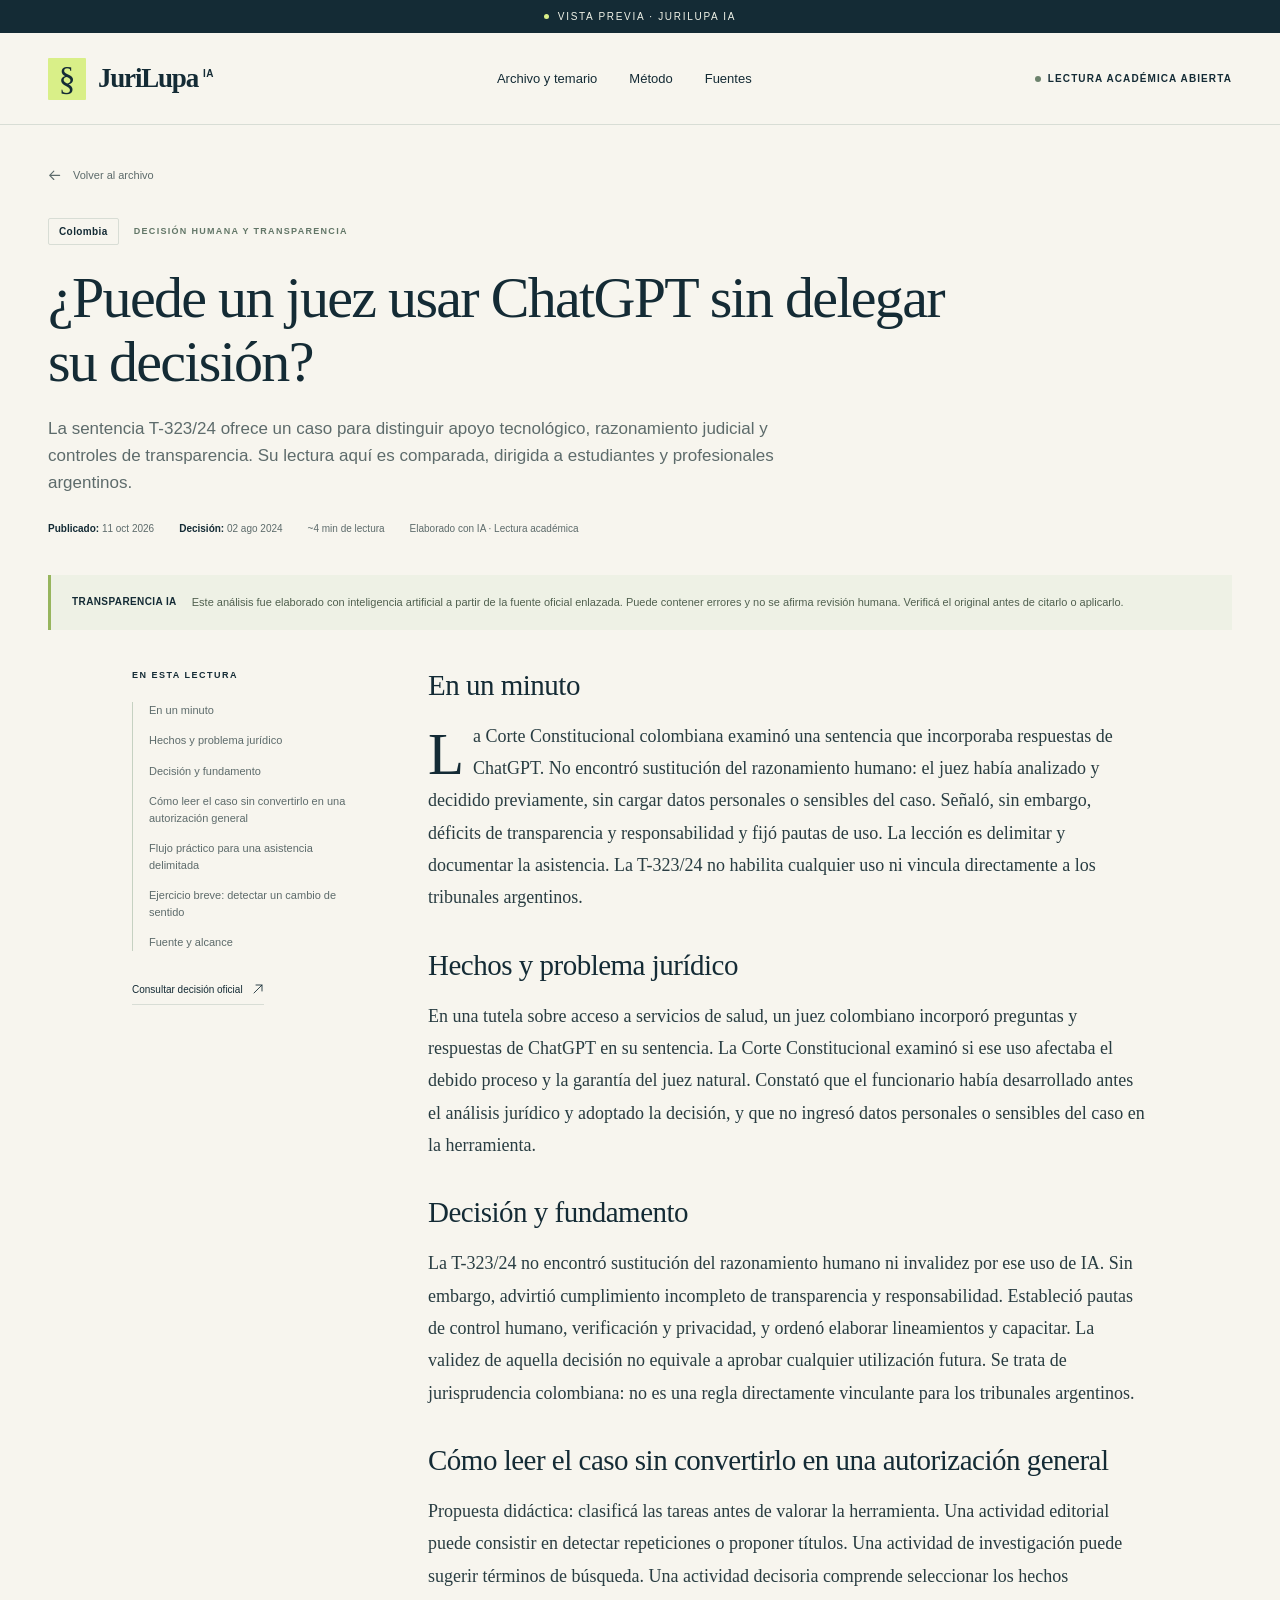
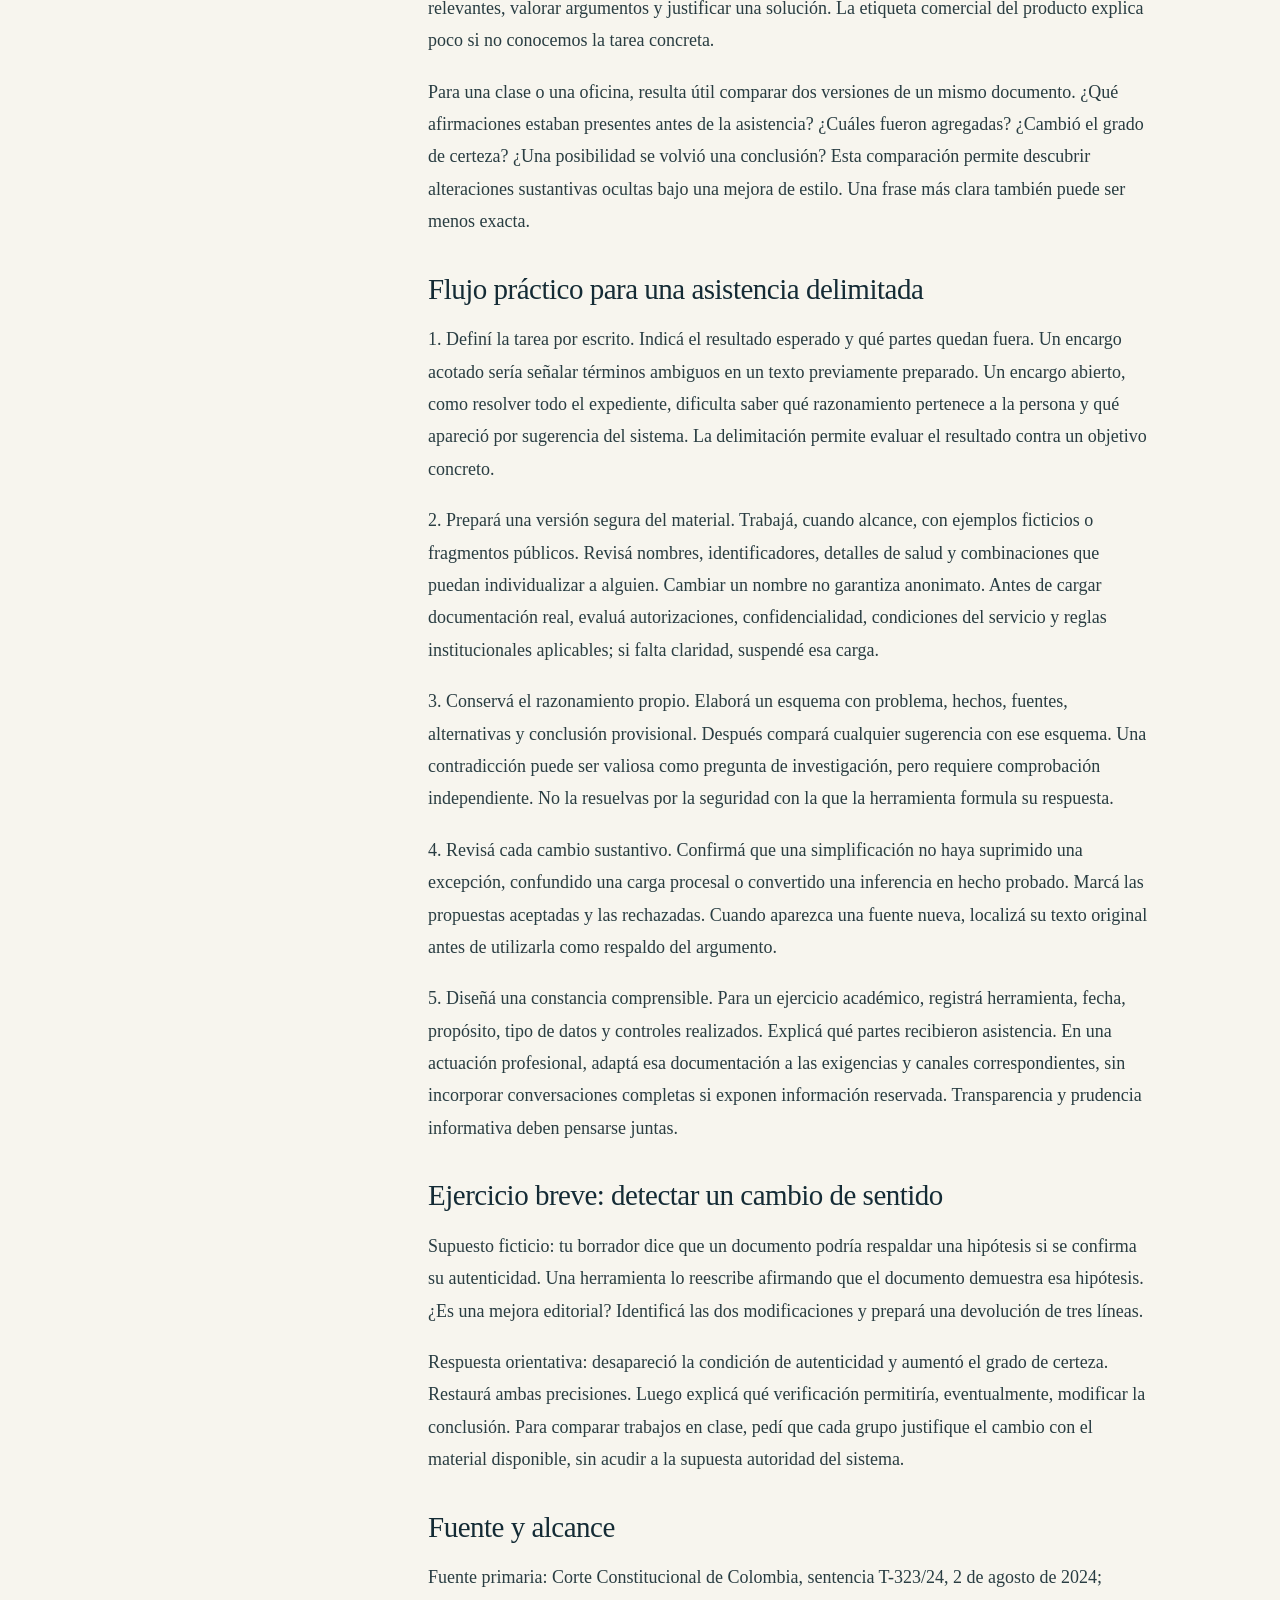
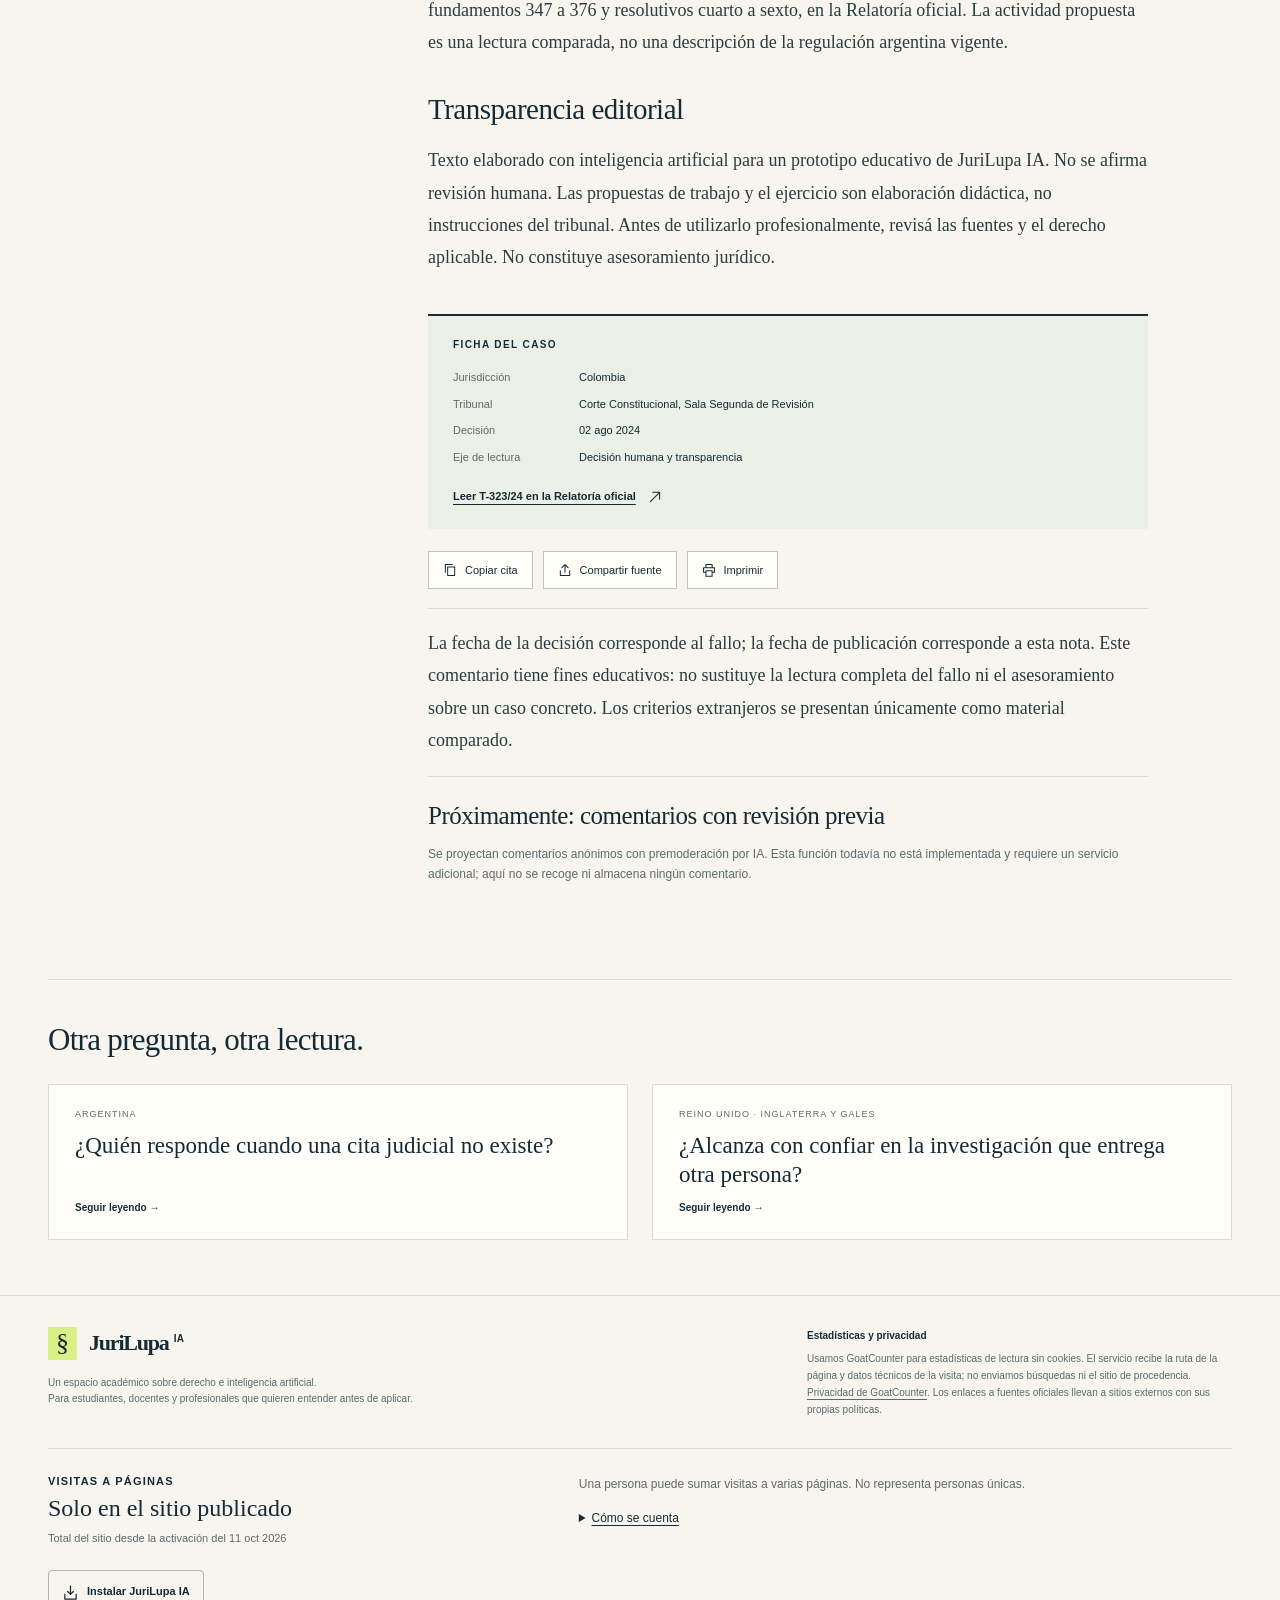
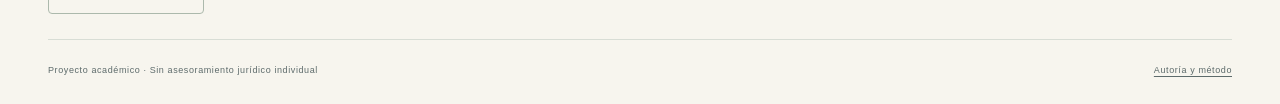
==== commit 4138a2df: "Ofrecer acceso desde inicio en las notas" ====
--- a/articulos/chatgpt-razonamiento-judicial-t323.html
+++ b/articulos/chatgpt-razonamiento-judicial-t323.html
@@ -1 +1 @@
-<!doctype html><html lang="es-AR" data-mode="static" data-page-path="/jurilupa-ia/articulos/chatgpt-razonamiento-judicial-t323.html"><head><meta charset="utf-8"><meta name="viewport" content="width=device-width, initial-scale=1"><title>¿Puede un juez usar ChatGPT sin delegar su decisión? · JuriLupa IA</title><meta name="description" content="La sentencia T-323/24 ofrece un caso para distinguir apoyo tecnológico, razonamiento judicial y controles de transparencia. Su lectura aquí es comparada, dirigida a estudiantes y profesionales argentinos."><meta name="theme-color" content="#142b35"><meta name="color-scheme" content="only light"><meta name="referrer" content="no-referrer"><link rel="canonical" href="https://jurilupa-ia.github.io/jurilupa-ia/articulos/chatgpt-razonamiento-judicial-t323.html"><meta property="og:type" content="article"><meta property="og:title" content="¿Puede un juez usar ChatGPT sin delegar su decisión? · JuriLupa IA"><meta property="og:description" content="La sentencia T-323/24 ofrece un caso para distinguir apoyo tecnológico, razonamiento judicial y controles de transparencia. Su lectura aquí es comparada, dirigida a estudiantes y profesionales argentinos."><link rel="stylesheet" href="../assets/styles.css"><script type="application/ld+json">{"@context": "https://schema.org", "@type": "Article", "headline": "¿Puede un juez usar ChatGPT sin delegar su decisión?", "datePublished": "2026-10-11", "description": "La sentencia T-323/24 ofrece un caso para distinguir apoyo tecnológico, razonamiento judicial y controles de transparencia. Su lectura aquí es comparada, dirigida a estudiantes y profesionales argentinos.", "inLanguage": "es-AR", "genre": "Análisis jurídico académico", "citation": "https://www.corteconstitucional.gov.co/relatoria/2024/T-323-24.htm", "keywords": ["Colombia", "Decisión humana y transparencia", "inteligencia artificial"]}</script></head><body><a class="skip-link" href="#contenido">Saltar al contenido</a><div class="preview-banner"><span class="preview-dot"></span>Vista previa · JuriLupa IA</div><header class="site-header"><div class="wrap header-inner"><a class="brand" href="../index.html" data-home="inicio" aria-label="JuriLupa IA, inicio"><span class="brand-mark" aria-hidden="true">§</span><span class="brand-name">JuriLupa<span>IA</span></span></a><nav class="main-nav" aria-label="Navegación principal"><a href="../index.html#archivo" data-home="archivo">Archivo y temario</a><a href="../index.html#metodo" data-home="metodo">Método</a><a class="desktop-nav" href="../index.html#fuentes" data-home="fuentes">Fuentes</a></nav><div class="nav-note"><i></i>Lectura académica abierta</div></div></header><main class="article-page" id="contenido"><div class="wrap"><div class="article-hero"><a class="back-link" href="../index.html#archivo" data-home="archivo"><svg viewBox="0 0 18 18" fill="none" stroke="currentColor" stroke-width="1.3" stroke-linecap="round" stroke-linejoin="round" aria-hidden="true"><path d="M4 8h12m-5-5 5 5-5 5"/></svg>Volver al archivo</a><div class="article-taxonomy"><span class="badge">Colombia</span><span class="case-topic">Decisión humana y transparencia</span></div><h1 tabindex="-1">¿Puede un juez usar ChatGPT sin delegar su decisión?</h1><p class="article-deck">La sentencia T-323/24 ofrece un caso para distinguir apoyo tecnológico, razonamiento judicial y controles de transparencia. Su lectura aquí es comparada, dirigida a estudiantes y profesionales argentinos.</p><div class="article-meta"><span><strong>Publicado:</strong> <time datetime="2026-10-11">11 oct 2026</time></span><span><strong>Decisión:</strong> <time datetime="2024-08-02">02 ago 2024</time></span><span>~4 min de lectura</span><span>Elaborado con IA · Lectura académica</span></div></div><aside class="ai-notice" aria-label="Aviso de autoría"><strong>TRANSPARENCIA IA</strong><p>Este análisis fue elaborado con inteligencia artificial a partir de la fuente oficial enlazada. Puede contener errores y no se afirma revisión humana. Verificá el original antes de citarlo o aplicarlo.</p></aside><div class="article-layout"><aside class="article-sidebar"><p class="sidebar-label">En esta lectura</p><nav class="toc" aria-label="Índice del análisis"><a href="#chatgpt-razonamiento-judicial-t323-0" data-scroll="chatgpt-razonamiento-judicial-t323-0">En un minuto</a><a href="#chatgpt-razonamiento-judicial-t323-1" data-scroll="chatgpt-razonamiento-judicial-t323-1">Hechos y problema jurídico</a><a href="#chatgpt-razonamiento-judicial-t323-2" data-scroll="chatgpt-razonamiento-judicial-t323-2">Decisión y fundamento</a><a href="#chatgpt-razonamiento-judicial-t323-3" data-scroll="chatgpt-razonamiento-judicial-t323-3">Cómo leer el caso sin convertirlo en una autorización general</a><a href="#chatgpt-razonamiento-judicial-t323-4" data-scroll="chatgpt-razonamiento-judicial-t323-4">Flujo práctico para una asistencia delimitada</a><a href="#chatgpt-razonamiento-judicial-t323-5" data-scroll="chatgpt-razonamiento-judicial-t323-5">Ejercicio breve: detectar un cambio de sentido</a><a href="#chatgpt-razonamiento-judicial-t323-6" data-scroll="chatgpt-razonamiento-judicial-t323-6">Fuente y alcance</a></nav><a class="sidebar-source" href="https://www.corteconstitucional.gov.co/relatoria/2024/T-323-24.htm" target="_blank" rel="noopener noreferrer">Consultar decisión oficial <svg viewBox="0 0 18 18" fill="none" stroke="currentColor" stroke-width="1.3" stroke-linecap="round" stroke-linejoin="round" aria-hidden="true"><path d="M6 3h9v9M15 3 3 15"/></svg></a></aside><div class="article-body"><section id="chatgpt-razonamiento-judicial-t323-0"><h2>En un minuto</h2><p>La Corte Constitucional colombiana examinó una sentencia que incorporaba respuestas de ChatGPT. No encontró sustitución del razonamiento humano: el juez había analizado y decidido previamente, sin cargar datos personales o sensibles del caso. Señaló, sin embargo, déficits de transparencia y responsabilidad y fijó pautas de uso. La lección es delimitar y documentar la asistencia. La T-323/24 no habilita cualquier uso ni vincula directamente a los tribunales argentinos.</p></section><section id="chatgpt-razonamiento-judicial-t323-1"><h2>Hechos y problema jurídico</h2><p>En una tutela sobre acceso a servicios de salud, un juez colombiano incorporó preguntas y respuestas de ChatGPT en su sentencia. La Corte Constitucional examinó si ese uso afectaba el debido proceso y la garantía del juez natural. Constató que el funcionario había desarrollado antes el análisis jurídico y adoptado la decisión, y que no ingresó datos personales o sensibles del caso en la herramienta.</p></section><section id="chatgpt-razonamiento-judicial-t323-2"><h2>Decisión y fundamento</h2><p>La T-323/24 no encontró sustitución del razonamiento humano ni invalidez por ese uso de IA. Sin embargo, advirtió cumplimiento incompleto de transparencia y responsabilidad. Estableció pautas de control humano, verificación y privacidad, y ordenó elaborar lineamientos y capacitar. La validez de aquella decisión no equivale a aprobar cualquier utilización futura. Se trata de jurisprudencia colombiana: no es una regla directamente vinculante para los tribunales argentinos.</p></section><section id="chatgpt-razonamiento-judicial-t323-3"><h2>Cómo leer el caso sin convertirlo en una autorización general</h2><p>Propuesta didáctica: clasificá las tareas antes de valorar la herramienta. Una actividad editorial puede consistir en detectar repeticiones o proponer títulos. Una actividad de investigación puede sugerir términos de búsqueda. Una actividad decisoria comprende seleccionar los hechos relevantes, valorar argumentos y justificar una solución. La etiqueta comercial del producto explica poco si no conocemos la tarea concreta.</p><p>Para una clase o una oficina, resulta útil comparar dos versiones de un mismo documento. ¿Qué afirmaciones estaban presentes antes de la asistencia? ¿Cuáles fueron agregadas? ¿Cambió el grado de certeza? ¿Una posibilidad se volvió una conclusión? Esta comparación permite descubrir alteraciones sustantivas ocultas bajo una mejora de estilo. Una frase más clara también puede ser menos exacta.</p></section><section id="chatgpt-razonamiento-judicial-t323-4"><h2>Flujo práctico para una asistencia delimitada</h2><p>1. Definí la tarea por escrito. Indicá el resultado esperado y qué partes quedan fuera. Un encargo acotado sería señalar términos ambiguos en un texto previamente preparado. Un encargo abierto, como resolver todo el expediente, dificulta saber qué razonamiento pertenece a la persona y qué apareció por sugerencia del sistema. La delimitación permite evaluar el resultado contra un objetivo concreto.</p><p>2. Prepará una versión segura del material. Trabajá, cuando alcance, con ejemplos ficticios o fragmentos públicos. Revisá nombres, identificadores, detalles de salud y combinaciones que puedan individualizar a alguien. Cambiar un nombre no garantiza anonimato. Antes de cargar documentación real, evaluá autorizaciones, confidencialidad, condiciones del servicio y reglas institucionales aplicables; si falta claridad, suspendé esa carga.</p><p>3. Conservá el razonamiento propio. Elaborá un esquema con problema, hechos, fuentes, alternativas y conclusión provisional. Después compará cualquier sugerencia con ese esquema. Una contradicción puede ser valiosa como pregunta de investigación, pero requiere comprobación independiente. No la resuelvas por la seguridad con la que la herramienta formula su respuesta.</p><p>4. Revisá cada cambio sustantivo. Confirmá que una simplificación no haya suprimido una excepción, confundido una carga procesal o convertido una inferencia en hecho probado. Marcá las propuestas aceptadas y las rechazadas. Cuando aparezca una fuente nueva, localizá su texto original antes de utilizarla como respaldo del argumento.</p><p>5. Diseñá una constancia comprensible. Para un ejercicio académico, registrá herramienta, fecha, propósito, tipo de datos y controles realizados. Explicá qué partes recibieron asistencia. En una actuación profesional, adaptá esa documentación a las exigencias y canales correspondientes, sin incorporar conversaciones completas si exponen información reservada. Transparencia y prudencia informativa deben pensarse juntas.</p></section><section id="chatgpt-razonamiento-judicial-t323-5"><h2>Ejercicio breve: detectar un cambio de sentido</h2><p>Supuesto ficticio: tu borrador dice que un documento podría respaldar una hipótesis si se confirma su autenticidad. Una herramienta lo reescribe afirmando que el documento demuestra esa hipótesis. ¿Es una mejora editorial? Identificá las dos modificaciones y prepará una devolución de tres líneas.</p><p>Respuesta orientativa: desapareció la condición de autenticidad y aumentó el grado de certeza. Restaurá ambas precisiones. Luego explicá qué verificación permitiría, eventualmente, modificar la conclusión. Para comparar trabajos en clase, pedí que cada grupo justifique el cambio con el material disponible, sin acudir a la supuesta autoridad del sistema.</p></section><section id="chatgpt-razonamiento-judicial-t323-6"><h2>Fuente y alcance</h2><p>Fuente primaria: Corte Constitucional de Colombia, sentencia T-323/24, 2 de agosto de 2024; fundamentos 347 a 376 y resolutivos cuarto a sexto, en la Relatoría oficial. La actividad propuesta es una lectura comparada, no una descripción de la regulación argentina vigente.</p></section><section id="chatgpt-razonamiento-judicial-t323-7"><h2>Transparencia editorial</h2><p>Texto elaborado con inteligencia artificial para un prototipo educativo de JuriLupa IA. No se afirma revisión humana. Las propuestas de trabajo y el ejercicio son elaboración didáctica, no instrucciones del tribunal. Antes de utilizarlo profesionalmente, revisá las fuentes y el derecho aplicable. No constituye asesoramiento jurídico.</p></section><aside class="case-details"><h2>Ficha del caso</h2><dl><dt>Jurisdicción</dt><dd>Colombia</dd><dt>Tribunal</dt><dd>Corte Constitucional, Sala Segunda de Revisión</dd><dt>Decisión</dt><dd>02 ago 2024</dd><dt>Eje de lectura</dt><dd>Decisión humana y transparencia</dd></dl><a class="official-link" href="https://www.corteconstitucional.gov.co/relatoria/2024/T-323-24.htm" target="_blank" rel="noopener noreferrer">Leer T-323/24 en la Relatoría oficial <svg viewBox="0 0 18 18" fill="none" stroke="currentColor" stroke-width="1.3" stroke-linecap="round" stroke-linejoin="round" aria-hidden="true"><path d="M6 3h9v9M15 3 3 15"/></svg></a></aside><div class="article-actions"><button class="copy-citation" type="button" data-citation="JuriLupa IA, «¿Puede un juez usar ChatGPT sin delegar su decisión?», comentario educativo sobre Corte Constitucional de Colombia, T-323/24, 02/08/2024."><svg viewBox="0 0 18 18" fill="none" stroke="currentColor" stroke-width="1.3" stroke-linecap="round" stroke-linejoin="round" aria-hidden="true"><path d="M6 5h9v11H6zM3 12V2h9"/></svg>Copiar cita</button><button class="share-source" type="button" data-source="https://www.corteconstitucional.gov.co/relatoria/2024/T-323-24.htm" data-title="¿Puede un juez usar ChatGPT sin delegar su decisión?"><svg viewBox="0 0 18 18" fill="none" stroke="currentColor" stroke-width="1.3" stroke-linecap="round" stroke-linejoin="round" aria-hidden="true"><path d="M9 12V2M5 6l4-4 4 4M3 10v6h12v-6"/></svg>Compartir fuente</button><button class="print-article" type="button"><svg viewBox="0 0 18 18" fill="none" stroke="currentColor" stroke-width="1.3" stroke-linecap="round" stroke-linejoin="round" aria-hidden="true"><path d="M5 6V2h8v4M5 12H2V6h14v6h-3M5 10h8v7H5z"/></svg>Imprimir</button></div><div class="citation-fallback" hidden><label for="citation-chatgpt-razonamiento-judicial-t323">Seleccioná y copiá el texto.</label><textarea id="citation-chatgpt-razonamiento-judicial-t323" readonly></textarea></div><p class="comparative-note">La fecha de la decisión corresponde al fallo; la fecha de publicación corresponde a esta nota. Este comentario tiene fines educativos: no sustituye la lectura completa del fallo ni el asesoramiento sobre un caso concreto. Los criterios extranjeros se presentan únicamente como material comparado.</p><section class="article-comments"><h2>Próximamente: comentarios con revisión previa</h2><p>Se proyectan comentarios anónimos con premoderación por IA. Esta función todavía no está implementada y requiere un servicio adicional; aquí no se recoge ni almacena ningún comentario.</p></section></div></div><section class="related" aria-labelledby="related-chatgpt-razonamiento-judicial-t323"><h2 id="related-chatgpt-razonamiento-judicial-t323">Otra pregunta, otra lectura.</h2><div class="related-grid"><a class="related-link" href="../articulos/citas-inexistentes-general-roca.html" data-article="citas-inexistentes-general-roca"><small>Argentina</small><span>¿Quién responde cuando una cita judicial no existe?</span><span class="read-more">Seguir leyendo →</span></a><a class="related-link" href="../articulos/supervision-profesional-ayinde-al-haroun.html" data-article="supervision-profesional-ayinde-al-haroun"><small>Reino Unido · Inglaterra y Gales</small><span>¿Alcanza con confiar en la investigación que entrega otra persona?</span><span class="read-more">Seguir leyendo →</span></a></div></section></div></main><footer class="site-footer"><div class="wrap"><div class="footer-top"><div><a class="brand" href="../index.html" data-home="inicio" aria-label="JuriLupa IA, inicio"><span class="brand-mark" aria-hidden="true">§</span><span class="brand-name">JuriLupa<span>IA</span></span></a><p class="footer-description">Un espacio académico sobre derecho e inteligencia artificial.<br>Para estudiantes, docentes y profesionales que quieren entender antes de aplicar.</p></div><p class="privacy" id="privacidad"><strong>Estadísticas y privacidad</strong>Usamos GoatCounter para estadísticas de lectura sin cookies. El servicio recibe la ruta de la página y datos técnicos de la visita; no enviamos búsquedas ni el sitio de procedencia. <a href="https://www.goatcounter.com/help/privacy" target="_blank" rel="noopener noreferrer">Privacidad de GoatCounter</a>. Los enlaces a fuentes oficiales llevan a sitios externos con sus propias políticas.</p></div><section class="visit-counter" aria-labelledby="visit-counter-label"><div class="visit-counter-heading"><span class="visit-counter-label" id="visit-counter-label">Visitas a páginas</span><span class="visit-counter-value" id="visit-count" role="status" aria-live="polite" aria-atomic="true" aria-describedby="visit-counter-label">No disponible</span><span class="visit-counter-since">Total del sitio desde la activación del <time datetime="2026-10-11">11 oct 2026</time></span></div><div class="visit-counter-explanation"><p>Una persona puede sumar visitas a varias páginas. No representa personas únicas.</p><details><summary>Cómo se cuenta</summary><p>Con la configuración predeterminada de sesiones, GoatCounter agrupa las visitas repetidas a una misma página durante hasta 8 horas. El total puede tardar hasta 4 horas en actualizarse. No incluye tráfico anterior a la activación ni todas las visitas: los bloqueadores, JavaScript desactivado y las direcciones con parámetros pueden impedir el registro. Si el contador no responde, mostramos «No disponible».</p></details></div></section><div class="footer-bottom"><span>Proyecto académico · Sin asesoramiento jurídico individual</span><a href="../index.html#metodo" data-home="metodo">Autoría y método</a></div></div></footer><div class="reading-progress" id="reading-progress" aria-hidden="true"></div><div class="toast" id="toast" role="status" aria-live="polite" hidden></div><script src="../assets/site.js" defer></script></body></html>+<!doctype html><html lang="es-AR" data-mode="static" data-page-path="/jurilupa-ia/articulos/chatgpt-razonamiento-judicial-t323.html"><head><meta charset="utf-8"><meta name="viewport" content="width=device-width, initial-scale=1"><title>¿Puede un juez usar ChatGPT sin delegar su decisión? · JuriLupa IA</title><meta name="description" content="La sentencia T-323/24 ofrece un caso para distinguir apoyo tecnológico, razonamiento judicial y controles de transparencia. Su lectura aquí es comparada, dirigida a estudiantes y profesionales argentinos."><meta name="theme-color" content="#142b35"><meta name="color-scheme" content="only light"><meta name="referrer" content="no-referrer"><link rel="canonical" href="https://jurilupa-ia.github.io/jurilupa-ia/articulos/chatgpt-razonamiento-judicial-t323.html"><meta property="og:type" content="article"><meta property="og:title" content="¿Puede un juez usar ChatGPT sin delegar su decisión? · JuriLupa IA"><meta property="og:description" content="La sentencia T-323/24 ofrece un caso para distinguir apoyo tecnológico, razonamiento judicial y controles de transparencia. Su lectura aquí es comparada, dirigida a estudiantes y profesionales argentinos."><link rel="stylesheet" href="../assets/styles.css"><link rel="manifest" href="../manifest.webmanifest"><link rel="icon" href="../assets/app-icon.svg" type="image/svg+xml"><link rel="apple-touch-icon" href="../assets/apple-touch-icon.png"><meta name="apple-mobile-web-app-capable" content="yes"><meta name="mobile-web-app-capable" content="yes"><meta name="apple-mobile-web-app-title" content="JuriLupa IA"><script type="application/ld+json">{"@context": "https://schema.org", "@type": "Article", "headline": "¿Puede un juez usar ChatGPT sin delegar su decisión?", "datePublished": "2026-10-11", "description": "La sentencia T-323/24 ofrece un caso para distinguir apoyo tecnológico, razonamiento judicial y controles de transparencia. Su lectura aquí es comparada, dirigida a estudiantes y profesionales argentinos.", "inLanguage": "es-AR", "genre": "Análisis jurídico académico", "citation": "https://www.corteconstitucional.gov.co/relatoria/2024/T-323-24.htm", "keywords": ["Colombia", "Decisión humana y transparencia", "inteligencia artificial"]}</script></head><body><a class="skip-link" href="#contenido">Saltar al contenido</a><div class="preview-banner"><span class="preview-dot"></span>Vista previa · JuriLupa IA</div><header class="site-header"><div class="wrap header-inner"><a class="brand" href="../index.html" data-home="inicio" aria-label="JuriLupa IA, inicio"><span class="brand-mark" aria-hidden="true">§</span><span class="brand-name">JuriLupa<span>IA</span></span></a><nav class="main-nav" aria-label="Navegación principal"><a href="../index.html#archivo" data-home="archivo">Archivo y temario</a><a href="../index.html#metodo" data-home="metodo">Método</a><a class="desktop-nav" href="../index.html#fuentes" data-home="fuentes">Fuentes</a></nav><div class="nav-note"><i></i>Lectura académica abierta</div></div></header><main class="article-page" id="contenido"><div class="wrap"><div class="article-hero"><a class="back-link" href="../index.html#archivo" data-home="archivo"><svg viewBox="0 0 18 18" fill="none" stroke="currentColor" stroke-width="1.3" stroke-linecap="round" stroke-linejoin="round" aria-hidden="true"><path d="M4 8h12m-5-5 5 5-5 5"/></svg>Volver al archivo</a><div class="article-taxonomy"><span class="badge">Colombia</span><span class="case-topic">Decisión humana y transparencia</span></div><h1 tabindex="-1">¿Puede un juez usar ChatGPT sin delegar su decisión?</h1><p class="article-deck">La sentencia T-323/24 ofrece un caso para distinguir apoyo tecnológico, razonamiento judicial y controles de transparencia. Su lectura aquí es comparada, dirigida a estudiantes y profesionales argentinos.</p><div class="article-meta"><span><strong>Publicado:</strong> <time datetime="2026-10-11">11 oct 2026</time></span><span><strong>Decisión:</strong> <time datetime="2024-08-02">02 ago 2024</time></span><span>~4 min de lectura</span><span>Elaborado con IA · Lectura académica</span></div></div><aside class="ai-notice" aria-label="Aviso de autoría"><strong>TRANSPARENCIA IA</strong><p>Este análisis fue elaborado con inteligencia artificial a partir de la fuente oficial enlazada. Puede contener errores y no se afirma revisión humana. Verificá el original antes de citarlo o aplicarlo.</p></aside><div class="article-layout"><aside class="article-sidebar"><p class="sidebar-label">En esta lectura</p><nav class="toc" aria-label="Índice del análisis"><a href="#chatgpt-razonamiento-judicial-t323-0" data-scroll="chatgpt-razonamiento-judicial-t323-0">En un minuto</a><a href="#chatgpt-razonamiento-judicial-t323-1" data-scroll="chatgpt-razonamiento-judicial-t323-1">Hechos y problema jurídico</a><a href="#chatgpt-razonamiento-judicial-t323-2" data-scroll="chatgpt-razonamiento-judicial-t323-2">Decisión y fundamento</a><a href="#chatgpt-razonamiento-judicial-t323-3" data-scroll="chatgpt-razonamiento-judicial-t323-3">Cómo leer el caso sin convertirlo en una autorización general</a><a href="#chatgpt-razonamiento-judicial-t323-4" data-scroll="chatgpt-razonamiento-judicial-t323-4">Flujo práctico para una asistencia delimitada</a><a href="#chatgpt-razonamiento-judicial-t323-5" data-scroll="chatgpt-razonamiento-judicial-t323-5">Ejercicio breve: detectar un cambio de sentido</a><a href="#chatgpt-razonamiento-judicial-t323-6" data-scroll="chatgpt-razonamiento-judicial-t323-6">Fuente y alcance</a></nav><a class="sidebar-source" href="https://www.corteconstitucional.gov.co/relatoria/2024/T-323-24.htm" target="_blank" rel="noopener noreferrer">Consultar decisión oficial <svg viewBox="0 0 18 18" fill="none" stroke="currentColor" stroke-width="1.3" stroke-linecap="round" stroke-linejoin="round" aria-hidden="true"><path d="M6 3h9v9M15 3 3 15"/></svg></a></aside><div class="article-body"><section id="chatgpt-razonamiento-judicial-t323-0"><h2>En un minuto</h2><p>La Corte Constitucional colombiana examinó una sentencia que incorporaba respuestas de ChatGPT. No encontró sustitución del razonamiento humano: el juez había analizado y decidido previamente, sin cargar datos personales o sensibles del caso. Señaló, sin embargo, déficits de transparencia y responsabilidad y fijó pautas de uso. La lección es delimitar y documentar la asistencia. La T-323/24 no habilita cualquier uso ni vincula directamente a los tribunales argentinos.</p></section><section id="chatgpt-razonamiento-judicial-t323-1"><h2>Hechos y problema jurídico</h2><p>En una tutela sobre acceso a servicios de salud, un juez colombiano incorporó preguntas y respuestas de ChatGPT en su sentencia. La Corte Constitucional examinó si ese uso afectaba el debido proceso y la garantía del juez natural. Constató que el funcionario había desarrollado antes el análisis jurídico y adoptado la decisión, y que no ingresó datos personales o sensibles del caso en la herramienta.</p></section><section id="chatgpt-razonamiento-judicial-t323-2"><h2>Decisión y fundamento</h2><p>La T-323/24 no encontró sustitución del razonamiento humano ni invalidez por ese uso de IA. Sin embargo, advirtió cumplimiento incompleto de transparencia y responsabilidad. Estableció pautas de control humano, verificación y privacidad, y ordenó elaborar lineamientos y capacitar. La validez de aquella decisión no equivale a aprobar cualquier utilización futura. Se trata de jurisprudencia colombiana: no es una regla directamente vinculante para los tribunales argentinos.</p></section><section id="chatgpt-razonamiento-judicial-t323-3"><h2>Cómo leer el caso sin convertirlo en una autorización general</h2><p>Propuesta didáctica: clasificá las tareas antes de valorar la herramienta. Una actividad editorial puede consistir en detectar repeticiones o proponer títulos. Una actividad de investigación puede sugerir términos de búsqueda. Una actividad decisoria comprende seleccionar los hechos relevantes, valorar argumentos y justificar una solución. La etiqueta comercial del producto explica poco si no conocemos la tarea concreta.</p><p>Para una clase o una oficina, resulta útil comparar dos versiones de un mismo documento. ¿Qué afirmaciones estaban presentes antes de la asistencia? ¿Cuáles fueron agregadas? ¿Cambió el grado de certeza? ¿Una posibilidad se volvió una conclusión? Esta comparación permite descubrir alteraciones sustantivas ocultas bajo una mejora de estilo. Una frase más clara también puede ser menos exacta.</p></section><section id="chatgpt-razonamiento-judicial-t323-4"><h2>Flujo práctico para una asistencia delimitada</h2><p>1. Definí la tarea por escrito. Indicá el resultado esperado y qué partes quedan fuera. Un encargo acotado sería señalar términos ambiguos en un texto previamente preparado. Un encargo abierto, como resolver todo el expediente, dificulta saber qué razonamiento pertenece a la persona y qué apareció por sugerencia del sistema. La delimitación permite evaluar el resultado contra un objetivo concreto.</p><p>2. Prepará una versión segura del material. Trabajá, cuando alcance, con ejemplos ficticios o fragmentos públicos. Revisá nombres, identificadores, detalles de salud y combinaciones que puedan individualizar a alguien. Cambiar un nombre no garantiza anonimato. Antes de cargar documentación real, evaluá autorizaciones, confidencialidad, condiciones del servicio y reglas institucionales aplicables; si falta claridad, suspendé esa carga.</p><p>3. Conservá el razonamiento propio. Elaborá un esquema con problema, hechos, fuentes, alternativas y conclusión provisional. Después compará cualquier sugerencia con ese esquema. Una contradicción puede ser valiosa como pregunta de investigación, pero requiere comprobación independiente. No la resuelvas por la seguridad con la que la herramienta formula su respuesta.</p><p>4. Revisá cada cambio sustantivo. Confirmá que una simplificación no haya suprimido una excepción, confundido una carga procesal o convertido una inferencia en hecho probado. Marcá las propuestas aceptadas y las rechazadas. Cuando aparezca una fuente nueva, localizá su texto original antes de utilizarla como respaldo del argumento.</p><p>5. Diseñá una constancia comprensible. Para un ejercicio académico, registrá herramienta, fecha, propósito, tipo de datos y controles realizados. Explicá qué partes recibieron asistencia. En una actuación profesional, adaptá esa documentación a las exigencias y canales correspondientes, sin incorporar conversaciones completas si exponen información reservada. Transparencia y prudencia informativa deben pensarse juntas.</p></section><section id="chatgpt-razonamiento-judicial-t323-5"><h2>Ejercicio breve: detectar un cambio de sentido</h2><p>Supuesto ficticio: tu borrador dice que un documento podría respaldar una hipótesis si se confirma su autenticidad. Una herramienta lo reescribe afirmando que el documento demuestra esa hipótesis. ¿Es una mejora editorial? Identificá las dos modificaciones y prepará una devolución de tres líneas.</p><p>Respuesta orientativa: desapareció la condición de autenticidad y aumentó el grado de certeza. Restaurá ambas precisiones. Luego explicá qué verificación permitiría, eventualmente, modificar la conclusión. Para comparar trabajos en clase, pedí que cada grupo justifique el cambio con el material disponible, sin acudir a la supuesta autoridad del sistema.</p></section><section id="chatgpt-razonamiento-judicial-t323-6"><h2>Fuente y alcance</h2><p>Fuente primaria: Corte Constitucional de Colombia, sentencia T-323/24, 2 de agosto de 2024; fundamentos 347 a 376 y resolutivos cuarto a sexto, en la Relatoría oficial. La actividad propuesta es una lectura comparada, no una descripción de la regulación argentina vigente.</p></section><section id="chatgpt-razonamiento-judicial-t323-7"><h2>Transparencia editorial</h2><p>Texto elaborado con inteligencia artificial para un prototipo educativo de JuriLupa IA. No se afirma revisión humana. Las propuestas de trabajo y el ejercicio son elaboración didáctica, no instrucciones del tribunal. Antes de utilizarlo profesionalmente, revisá las fuentes y el derecho aplicable. No constituye asesoramiento jurídico.</p></section><aside class="case-details"><h2>Ficha del caso</h2><dl><dt>Jurisdicción</dt><dd>Colombia</dd><dt>Tribunal</dt><dd>Corte Constitucional, Sala Segunda de Revisión</dd><dt>Decisión</dt><dd>02 ago 2024</dd><dt>Eje de lectura</dt><dd>Decisión humana y transparencia</dd></dl><a class="official-link" href="https://www.corteconstitucional.gov.co/relatoria/2024/T-323-24.htm" target="_blank" rel="noopener noreferrer">Leer T-323/24 en la Relatoría oficial <svg viewBox="0 0 18 18" fill="none" stroke="currentColor" stroke-width="1.3" stroke-linecap="round" stroke-linejoin="round" aria-hidden="true"><path d="M6 3h9v9M15 3 3 15"/></svg></a></aside><div class="article-actions"><button class="copy-citation" type="button" data-citation="JuriLupa IA, «¿Puede un juez usar ChatGPT sin delegar su decisión?», comentario educativo sobre Corte Constitucional de Colombia, T-323/24, 02/08/2024."><svg viewBox="0 0 18 18" fill="none" stroke="currentColor" stroke-width="1.3" stroke-linecap="round" stroke-linejoin="round" aria-hidden="true"><path d="M6 5h9v11H6zM3 12V2h9"/></svg>Copiar cita</button><button class="share-source" type="button" data-source="https://www.corteconstitucional.gov.co/relatoria/2024/T-323-24.htm" data-title="¿Puede un juez usar ChatGPT sin delegar su decisión?"><svg viewBox="0 0 18 18" fill="none" stroke="currentColor" stroke-width="1.3" stroke-linecap="round" stroke-linejoin="round" aria-hidden="true"><path d="M9 12V2M5 6l4-4 4 4M3 10v6h12v-6"/></svg>Compartir fuente</button><button class="print-article" type="button"><svg viewBox="0 0 18 18" fill="none" stroke="currentColor" stroke-width="1.3" stroke-linecap="round" stroke-linejoin="round" aria-hidden="true"><path d="M5 6V2h8v4M5 12H2V6h14v6h-3M5 10h8v7H5z"/></svg>Imprimir</button></div><div class="citation-fallback" hidden><label for="citation-chatgpt-razonamiento-judicial-t323">Seleccioná y copiá el texto.</label><textarea id="citation-chatgpt-razonamiento-judicial-t323" readonly></textarea></div><p class="comparative-note">La fecha de la decisión corresponde al fallo; la fecha de publicación corresponde a esta nota. Este comentario tiene fines educativos: no sustituye la lectura completa del fallo ni el asesoramiento sobre un caso concreto. Los criterios extranjeros se presentan únicamente como material comparado.</p><section class="article-comments"><h2>Próximamente: comentarios con revisión previa</h2><p>Se proyectan comentarios anónimos con premoderación por IA. Esta función todavía no está implementada y requiere un servicio adicional; aquí no se recoge ni almacena ningún comentario.</p></section></div></div><section class="related" aria-labelledby="related-chatgpt-razonamiento-judicial-t323"><h2 id="related-chatgpt-razonamiento-judicial-t323">Otra pregunta, otra lectura.</h2><div class="related-grid"><a class="related-link" href="../articulos/citas-inexistentes-general-roca.html" data-article="citas-inexistentes-general-roca"><small>Argentina</small><span>¿Quién responde cuando una cita judicial no existe?</span><span class="read-more">Seguir leyendo →</span></a><a class="related-link" href="../articulos/supervision-profesional-ayinde-al-haroun.html" data-article="supervision-profesional-ayinde-al-haroun"><small>Reino Unido · Inglaterra y Gales</small><span>¿Alcanza con confiar en la investigación que entrega otra persona?</span><span class="read-more">Seguir leyendo →</span></a></div></section></div></main><footer class="site-footer"><div class="wrap"><div class="footer-top"><div><a class="brand" href="../index.html" data-home="inicio" aria-label="JuriLupa IA, inicio"><span class="brand-mark" aria-hidden="true">§</span><span class="brand-name">JuriLupa<span>IA</span></span></a><p class="footer-description">Un espacio académico sobre derecho e inteligencia artificial.<br>Para estudiantes, docentes y profesionales que quieren entender antes de aplicar.</p></div><p class="privacy" id="privacidad"><strong>Estadísticas y privacidad</strong>Usamos GoatCounter para estadísticas de lectura sin cookies. El servicio recibe la ruta de la página y datos técnicos de la visita; no enviamos búsquedas ni el sitio de procedencia. <a href="https://www.goatcounter.com/help/privacy" target="_blank" rel="noopener noreferrer">Privacidad de GoatCounter</a>. Los enlaces a fuentes oficiales llevan a sitios externos con sus propias políticas.</p></div><section class="visit-counter" aria-labelledby="visit-counter-label"><div class="visit-counter-heading"><span class="visit-counter-label" id="visit-counter-label">Visitas a páginas</span><span class="visit-counter-value" id="visit-count" role="status" aria-live="polite" aria-atomic="true" aria-describedby="visit-counter-label">No disponible</span><span class="visit-counter-since">Total del sitio desde la activación del <time datetime="2026-10-11">11 oct 2026</time></span></div><div class="visit-counter-explanation"><p>Una persona puede sumar visitas a varias páginas. No representa personas únicas.</p><details><summary>Cómo se cuenta</summary><p>Con la configuración predeterminada de sesiones, GoatCounter agrupa las visitas repetidas a una misma página durante hasta 8 horas. El total puede tardar hasta 4 horas en actualizarse. No incluye tráfico anterior a la activación ni todas las visitas: los bloqueadores, JavaScript desactivado y las direcciones con parámetros pueden impedir el registro. Si el contador no responde, mostramos «No disponible».</p></details></div></section><div class="footer-install"><button class="install-button" type="button" data-install-control aria-controls="install-dialog" aria-haspopup="dialog" hidden><svg viewBox="0 0 18 18" fill="none" stroke="currentColor" stroke-width="1.3" stroke-linecap="round" stroke-linejoin="round" aria-hidden="true"><path d="M9 2v9m-3-3 3 3 3-3M3 11v5h12v-5"/></svg><span>Instalar JuriLupa IA</span></button></div><div class="footer-bottom"><span>Proyecto académico · Sin asesoramiento jurídico individual</span><a href="../index.html#metodo" data-home="metodo">Autoría y método</a></div></div></footer><dialog class="install-dialog" id="install-dialog" aria-labelledby="install-title" aria-describedby="install-description" closedby="any"><div class="install-panel"><button class="install-close" type="button" aria-label="Cerrar instrucciones de instalación" autofocus>×</button><img class="install-app-icon" src="../assets/app-icon.svg" width="56" height="56" alt=""><p class="install-eyebrow">Siempre a mano</p><h2 id="install-title">JuriLupa IA, en tu inicio.</h2><p id="install-description">Agregá el sitio a tu pantalla de inicio. Necesitás conexión a internet para consultar las notas y sus fuentes.</p><p class="install-status" id="install-status" role="status" aria-live="polite" hidden></p><button class="install-native" id="install-native" type="button" hidden>Continuar con el navegador <svg viewBox="0 0 18 18" fill="none" stroke="currentColor" stroke-width="1.3" stroke-linecap="round" stroke-linejoin="round" aria-hidden="true"><path d="M4 8h12m-5-5 5 5-5 5"/></svg></button><p class="install-inapp-note">Si abriste el enlace dentro de otra app, usá su menú para abrirlo en tu navegador habitual. Si esa opción no aparece, copiá la dirección y abrila en Safari o Chrome.</p><div class="install-guides"><details data-install-guide="ios"><summary>iPhone o iPad · Safari</summary><ol><li>Abrí la portada de JuriLupa IA en Safari.</li><li>Tocá Compartir, directamente o dentro del menú de la página.</li><li>Elegí «Añadir a pantalla de inicio» o «Agregar a inicio». Si aparece «Abrir como app web», dejalo activado y confirmá con «Añadir» o «Agregar».</li></ol></details><details data-install-guide="android"><summary>Android · Chrome</summary><ol><li>Abrí la portada en Chrome y tocá el menú de tres puntos.</li><li>Elegí «Instalar y crear acceso directo» y luego «Instalar», si está disponible. En otras versiones puede aparecer «Añadir a pantalla de inicio».</li><li>Seguí la confirmación del navegador. Si solo ofrece crear un acceso directo, este abrirá el sitio en el navegador.</li></ol></details><details data-install-guide="samsung"><summary>Samsung Internet</summary><p>En el menú del navegador, buscá la opción para añadir la página a la pantalla de inicio. Según la versión, puede aparecer dentro de «Añadir página a» o como un símbolo + en la barra de direcciones. Confirmá los pasos que te muestre.</p></details><details data-install-guide="desktop"><summary>Computadora u otro navegador</summary><p>Buscá «Instalar» en la barra de direcciones o en el menú del navegador. Si no ofrece esa opción, podés guardar el sitio en tus favoritos.</p></details></div><p class="install-footnote">Las opciones y los nombres varían según el navegador y su versión. La instalación se confirma en el navegador.</p></div></dialog><div class="reading-progress" id="reading-progress" aria-hidden="true"></div><div class="toast" id="toast" role="status" aria-live="polite" hidden></div><script src="../assets/site.js" defer></script><script src="../assets/install.js" defer></script></body></html>
--- a/assets/styles.css
+++ b/assets/styles.css
@@ -133,3 +133,64 @@
  .card-illustration{width:165px;height:124px;right:2px;bottom:0}
  .archive-summary-label{gap:4px;flex-direction:column;align-items:start}
 }
+
+/* Reading guidance and primary sources are compact reference rows, not more note cards. */
+.method.method-compact{display:block;padding-block:27px 0;border-bottom:0}
+.method-notice{font-size:12px;line-height:1.7;color:var(--muted);max-width:880px;margin:0 0 21px}
+.reference-disclosure{border-top:1px solid var(--line)}
+.reference-disclosure>summary{display:flex;align-items:center;justify-content:space-between;gap:20px;min-height:62px;list-style:none;cursor:pointer;padding:16px 0;font-size:13px;font-weight:700;line-height:1.5}
+.reference-disclosure>summary::-webkit-details-marker{display:none}
+.reference-disclosure>summary:hover{color:#496257}
+.reference-toggle{font-size:23px;font-weight:400;line-height:1;width:27px;flex-shrink:0;text-align:center;transition:transform .18s}
+.reference-disclosure[open] .reference-toggle{transform:rotate(45deg)}
+.reference-content{padding-block:2px 24px}
+.method-compact .method-intro{font-size:12px;line-height:1.7;max-width:850px;margin:0 0 20px}
+.method-compact .method-steps{grid-template-columns:1fr 1fr;gap:24px}
+.method-compact .method-step{display:block}
+.method-compact .method-step h3{font-size:12px}
+.source-section.source-compact{padding-block:0 30px}
+.source-compact .reference-disclosure{border-bottom:1px solid var(--line)}
+.source-intro{font-size:12px;color:var(--muted);margin:0 0 20px}
+.source-compact .source-link{min-height:44px}
+@media(max-width:760px){
+ .method.method-compact{padding-top:22px}
+ .method-notice{font-size:11px;margin-bottom:18px}
+ .reference-disclosure>summary{font-size:12px;min-height:62px;gap:15px}
+ .reference-content{padding-bottom:20px}
+ .method-compact .method-steps{grid-template-columns:1fr;gap:18px}
+ .source-section.source-compact{padding-bottom:24px}
+ .source-compact .source-list{gap:16px}
+}
+
+/* A quiet installation action; the browser owns the actual confirmation. */
+.hero-actions{display:flex;align-items:center;flex-wrap:wrap;gap:15px 20px}
+.install-button{display:inline-flex;align-items:center;justify-content:center;gap:8px;min-height:44px;padding:10px 13px;border:1px solid #acb9ac;border-radius:4px;background:transparent;color:var(--ink);font-size:11px;font-weight:600;line-height:1.4}
+.install-button svg{width:17px;height:17px;flex-shrink:0}
+.install-button:hover{background:#edf1e4;border-color:#6f826f}
+.install-button:disabled{opacity:.6}
+.footer-install:empty{display:none}
+.footer-install{margin-top:22px}
+.install-dialog{width:min(480px,calc(100% - 32px));max-height:calc(100dvh - 40px);padding:0;border:1px solid #c8d0c3;border-radius:14px;background:var(--paper);color:var(--ink);box-shadow:0 18px 80px #142b3540;overflow:auto;overscroll-behavior:contain}
+.install-dialog::backdrop{background:#142b3599}
+.install-panel{position:relative;padding:30px}
+.install-close{position:absolute;right:12px;top:12px;width:44px;height:44px;border:0;border-radius:50%;background:transparent;color:var(--ink);font-size:27px;line-height:1}
+.install-close:hover{background:#e8eee8}
+.install-app-icon{border-radius:13px;margin-bottom:20px}
+.install-eyebrow{font-size:9px;letter-spacing:1.6px;text-transform:uppercase;font-weight:700;margin:0 0 9px;color:#526753}
+.install-dialog h2{font-family:var(--serif);font-size:31px;line-height:1.1;letter-spacing:-.8px;font-weight:400;margin:0 0 15px;max-width:330px}
+.install-dialog p,.install-dialog li{font-size:12px;line-height:1.65}
+.install-dialog #install-description{color:var(--muted);margin:0 0 19px}
+.install-inapp-note{padding:12px 14px;background:#e8eee8;border-radius:5px;margin:0 0 18px}
+.install-guides{border-top:1px solid var(--line)}
+.install-guides details{border-bottom:1px solid var(--line)}
+.install-guides summary{cursor:pointer;padding:14px 0;min-height:48px;font-size:12px;font-weight:700;line-height:1.5}
+.install-guides ol{margin:0 0 17px;padding-left:20px}
+.install-guides li+li{margin-top:8px}
+.install-guides details>p{margin:0 0 17px}
+.install-dialog .install-footnote{font-size:10px;color:var(--muted);margin:18px 0 0}
+.install-status{border-left:3px solid #718c41;padding-left:12px}
+.install-native{display:flex;align-items:center;justify-content:space-between;gap:18px;width:100%;min-height:44px;padding:12px 15px;margin:0 0 18px;background:var(--ink);color:var(--paper);border:0;border-radius:4px;font-size:12px}
+.install-native svg{width:17px;height:17px}
+@media(max-width:760px){.hero-description{display:block}.hero-actions{margin-top:16px}.install-button{font-size:11px}.install-panel{padding:26px 22px}.install-dialog h2{font-size:29px}}
+@media(display-mode:standalone){[data-install-control]{display:none!important}}
+@media print{.install-button,.install-dialog{display:none!important}}
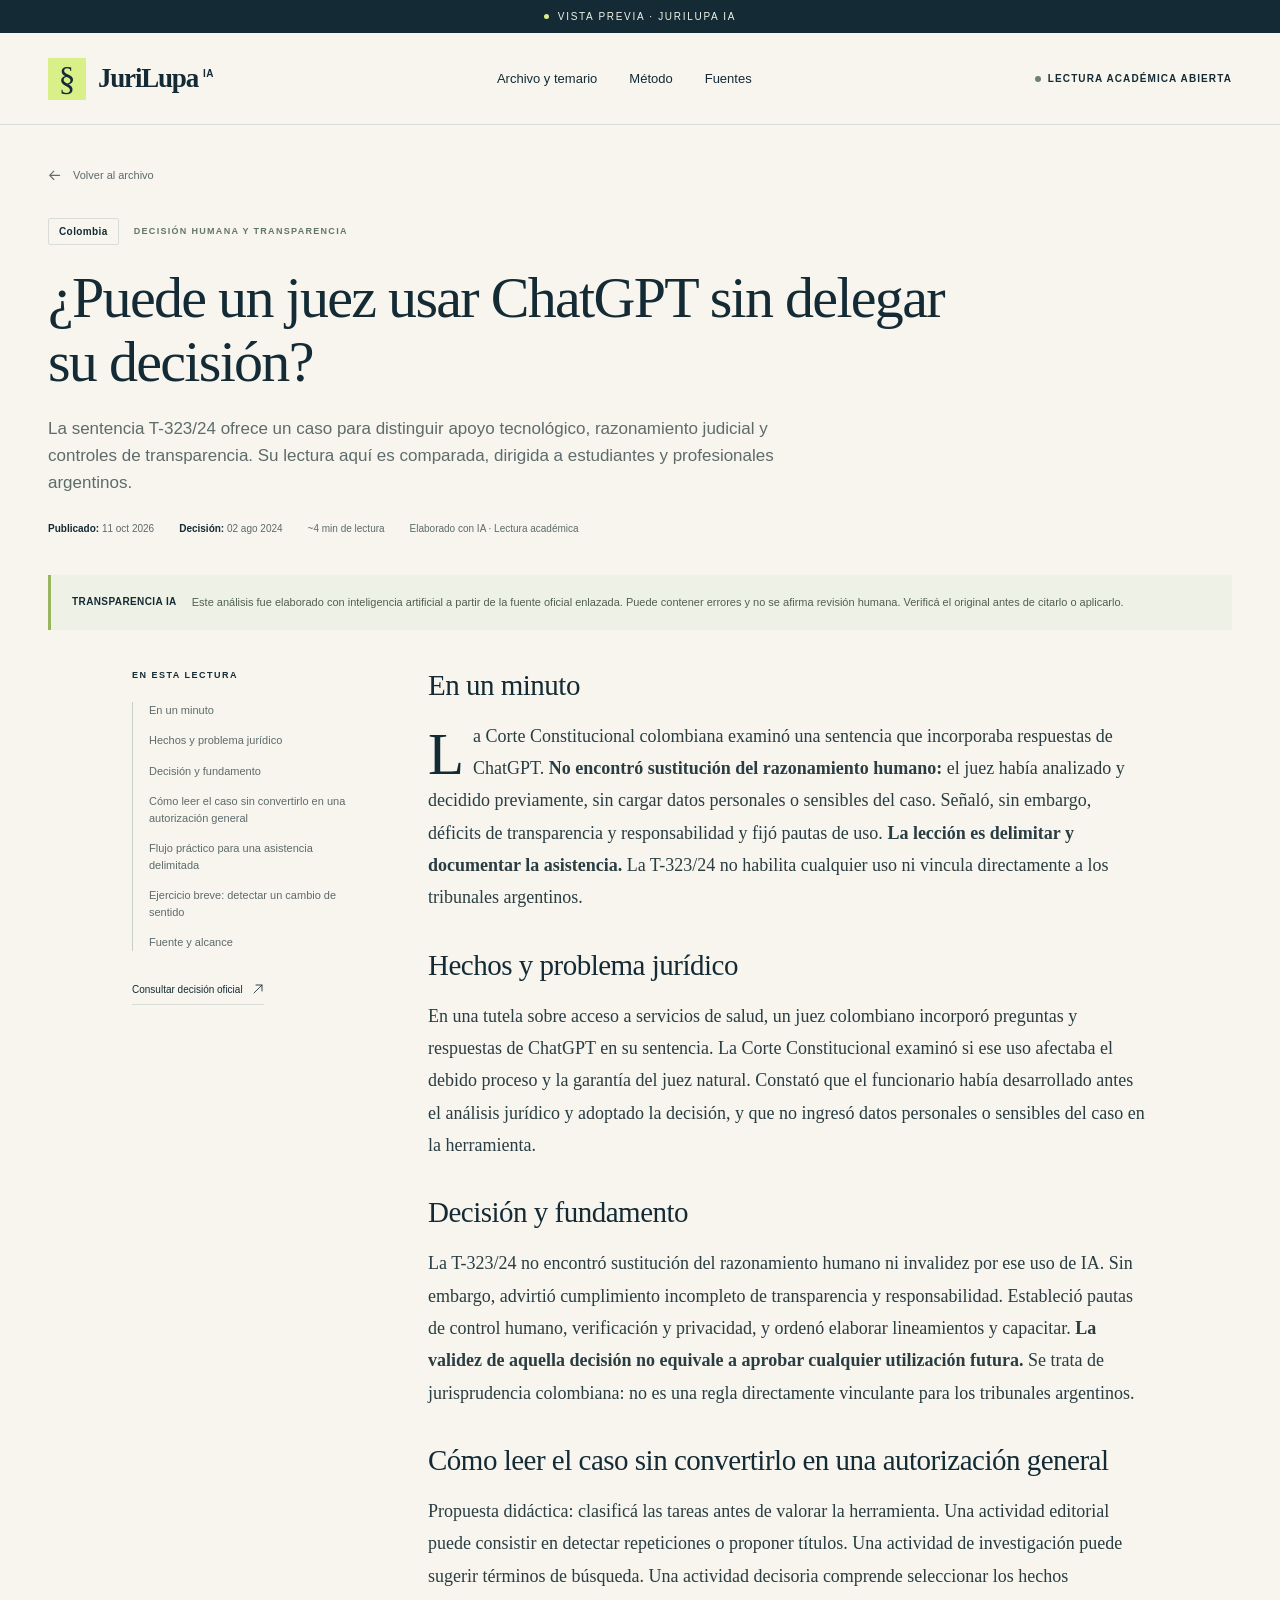
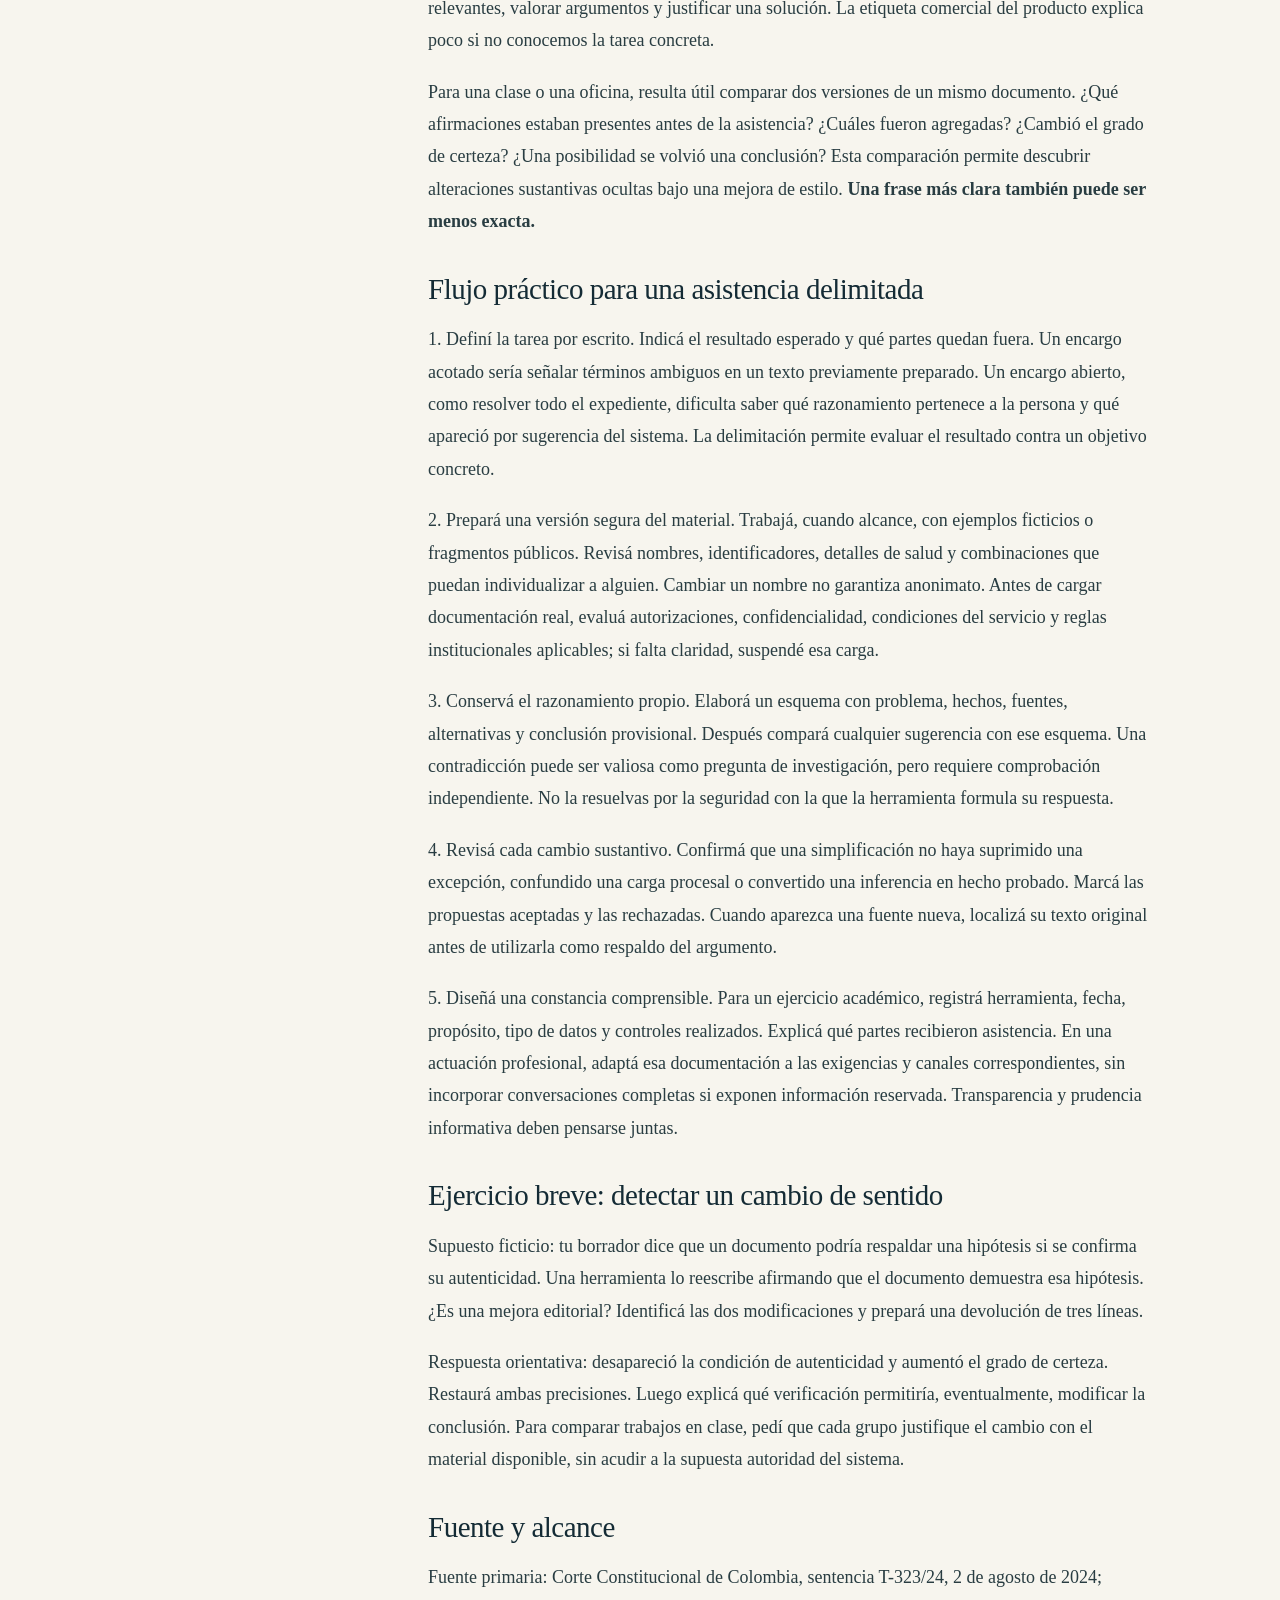
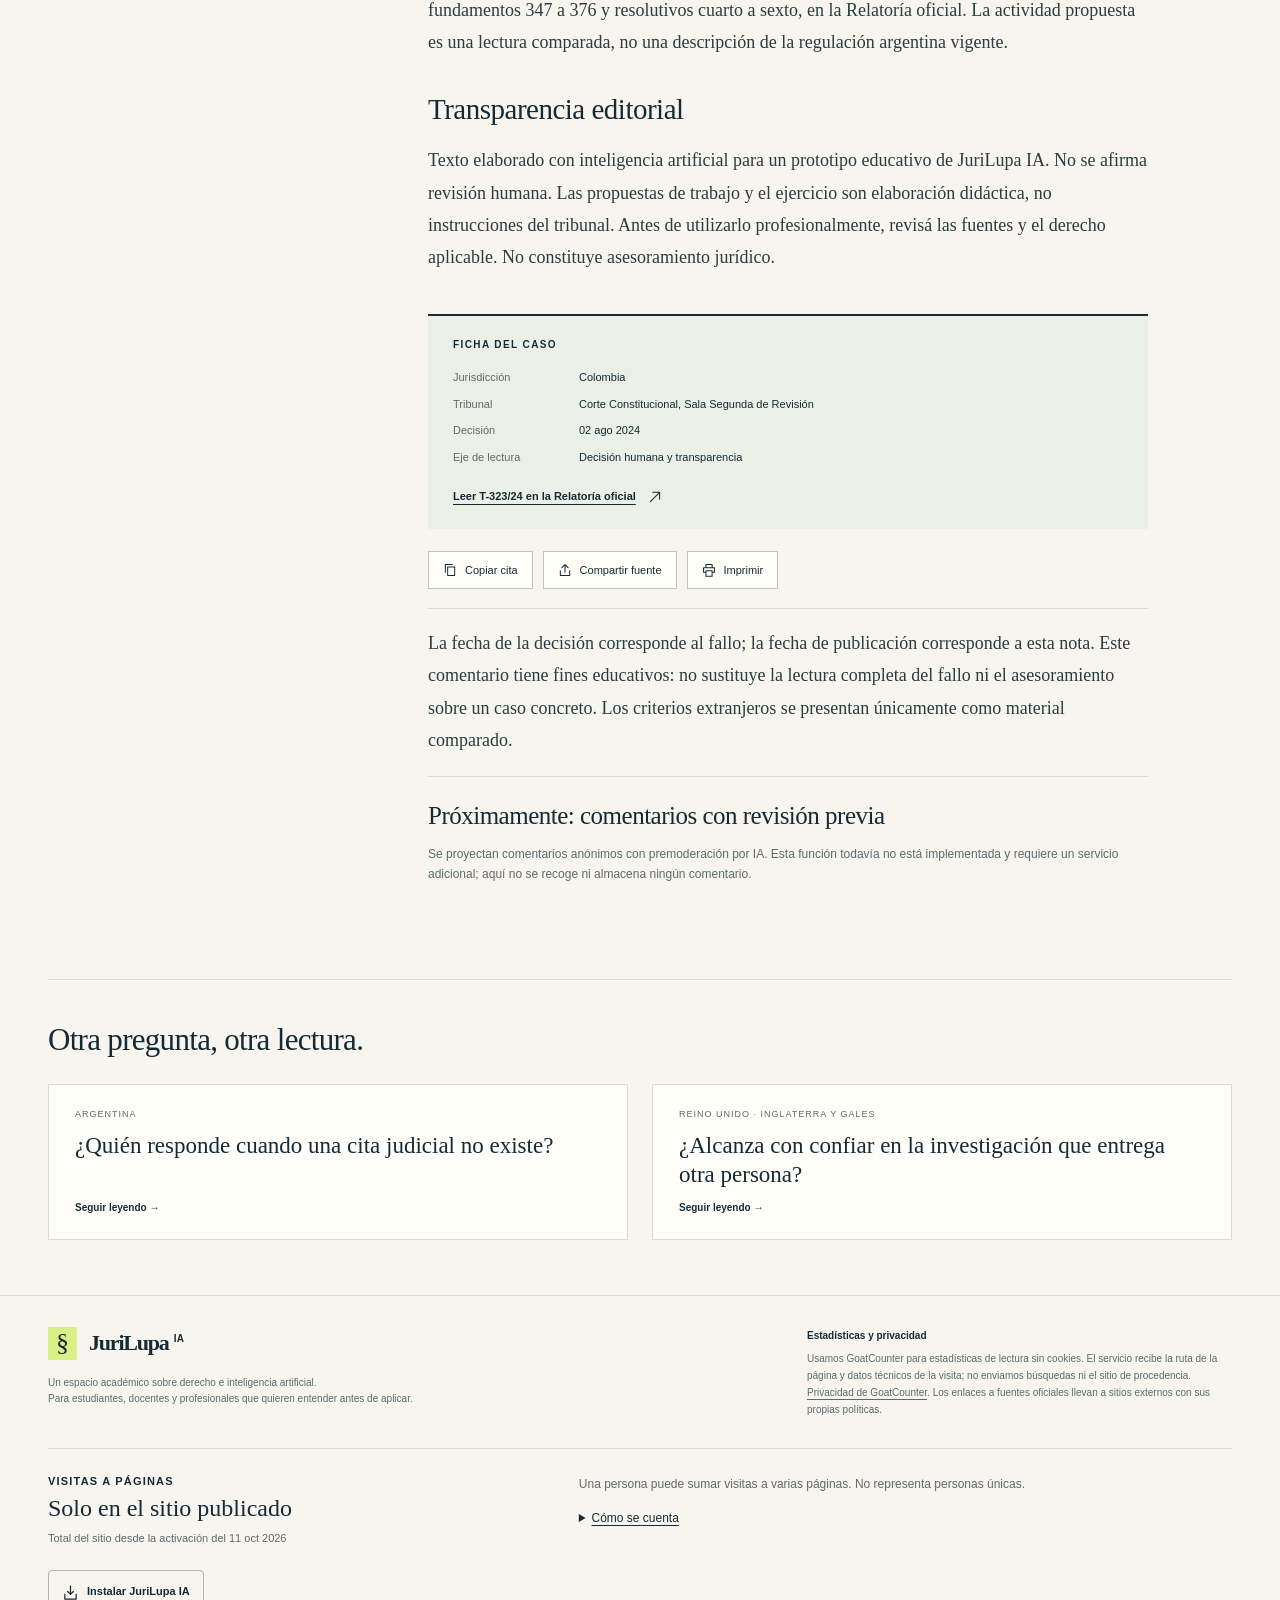
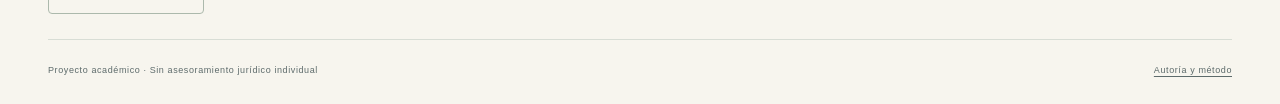
==== commit 12f978c2: "Destacar ideas clave sin cambiar el texto de las tres notas" ====
--- a/articulos/chatgpt-razonamiento-judicial-t323.html
+++ b/articulos/chatgpt-razonamiento-judicial-t323.html
@@ -1 +1 @@
-<!doctype html><html lang="es-AR" data-mode="static" data-page-path="/jurilupa-ia/articulos/chatgpt-razonamiento-judicial-t323.html"><head><meta charset="utf-8"><meta name="viewport" content="width=device-width, initial-scale=1"><title>¿Puede un juez usar ChatGPT sin delegar su decisión? · JuriLupa IA</title><meta name="description" content="La sentencia T-323/24 ofrece un caso para distinguir apoyo tecnológico, razonamiento judicial y controles de transparencia. Su lectura aquí es comparada, dirigida a estudiantes y profesionales argentinos."><meta name="theme-color" content="#142b35"><meta name="color-scheme" content="only light"><meta name="referrer" content="no-referrer"><link rel="canonical" href="https://jurilupa-ia.github.io/jurilupa-ia/articulos/chatgpt-razonamiento-judicial-t323.html"><meta property="og:type" content="article"><meta property="og:title" content="¿Puede un juez usar ChatGPT sin delegar su decisión? · JuriLupa IA"><meta property="og:description" content="La sentencia T-323/24 ofrece un caso para distinguir apoyo tecnológico, razonamiento judicial y controles de transparencia. Su lectura aquí es comparada, dirigida a estudiantes y profesionales argentinos."><link rel="stylesheet" href="../assets/styles.css"><link rel="manifest" href="../manifest.webmanifest"><link rel="icon" href="../assets/app-icon.svg" type="image/svg+xml"><link rel="apple-touch-icon" href="../assets/apple-touch-icon.png"><meta name="apple-mobile-web-app-capable" content="yes"><meta name="mobile-web-app-capable" content="yes"><meta name="apple-mobile-web-app-title" content="JuriLupa IA"><script type="application/ld+json">{"@context": "https://schema.org", "@type": "Article", "headline": "¿Puede un juez usar ChatGPT sin delegar su decisión?", "datePublished": "2026-10-11", "description": "La sentencia T-323/24 ofrece un caso para distinguir apoyo tecnológico, razonamiento judicial y controles de transparencia. Su lectura aquí es comparada, dirigida a estudiantes y profesionales argentinos.", "inLanguage": "es-AR", "genre": "Análisis jurídico académico", "citation": "https://www.corteconstitucional.gov.co/relatoria/2024/T-323-24.htm", "keywords": ["Colombia", "Decisión humana y transparencia", "inteligencia artificial"]}</script></head><body><a class="skip-link" href="#contenido">Saltar al contenido</a><div class="preview-banner"><span class="preview-dot"></span>Vista previa · JuriLupa IA</div><header class="site-header"><div class="wrap header-inner"><a class="brand" href="../index.html" data-home="inicio" aria-label="JuriLupa IA, inicio"><span class="brand-mark" aria-hidden="true">§</span><span class="brand-name">JuriLupa<span>IA</span></span></a><nav class="main-nav" aria-label="Navegación principal"><a href="../index.html#archivo" data-home="archivo">Archivo y temario</a><a href="../index.html#metodo" data-home="metodo">Método</a><a class="desktop-nav" href="../index.html#fuentes" data-home="fuentes">Fuentes</a></nav><div class="nav-note"><i></i>Lectura académica abierta</div></div></header><main class="article-page" id="contenido"><div class="wrap"><div class="article-hero"><a class="back-link" href="../index.html#archivo" data-home="archivo"><svg viewBox="0 0 18 18" fill="none" stroke="currentColor" stroke-width="1.3" stroke-linecap="round" stroke-linejoin="round" aria-hidden="true"><path d="M4 8h12m-5-5 5 5-5 5"/></svg>Volver al archivo</a><div class="article-taxonomy"><span class="badge">Colombia</span><span class="case-topic">Decisión humana y transparencia</span></div><h1 tabindex="-1">¿Puede un juez usar ChatGPT sin delegar su decisión?</h1><p class="article-deck">La sentencia T-323/24 ofrece un caso para distinguir apoyo tecnológico, razonamiento judicial y controles de transparencia. Su lectura aquí es comparada, dirigida a estudiantes y profesionales argentinos.</p><div class="article-meta"><span><strong>Publicado:</strong> <time datetime="2026-10-11">11 oct 2026</time></span><span><strong>Decisión:</strong> <time datetime="2024-08-02">02 ago 2024</time></span><span>~4 min de lectura</span><span>Elaborado con IA · Lectura académica</span></div></div><aside class="ai-notice" aria-label="Aviso de autoría"><strong>TRANSPARENCIA IA</strong><p>Este análisis fue elaborado con inteligencia artificial a partir de la fuente oficial enlazada. Puede contener errores y no se afirma revisión humana. Verificá el original antes de citarlo o aplicarlo.</p></aside><div class="article-layout"><aside class="article-sidebar"><p class="sidebar-label">En esta lectura</p><nav class="toc" aria-label="Índice del análisis"><a href="#chatgpt-razonamiento-judicial-t323-0" data-scroll="chatgpt-razonamiento-judicial-t323-0">En un minuto</a><a href="#chatgpt-razonamiento-judicial-t323-1" data-scroll="chatgpt-razonamiento-judicial-t323-1">Hechos y problema jurídico</a><a href="#chatgpt-razonamiento-judicial-t323-2" data-scroll="chatgpt-razonamiento-judicial-t323-2">Decisión y fundamento</a><a href="#chatgpt-razonamiento-judicial-t323-3" data-scroll="chatgpt-razonamiento-judicial-t323-3">Cómo leer el caso sin convertirlo en una autorización general</a><a href="#chatgpt-razonamiento-judicial-t323-4" data-scroll="chatgpt-razonamiento-judicial-t323-4">Flujo práctico para una asistencia delimitada</a><a href="#chatgpt-razonamiento-judicial-t323-5" data-scroll="chatgpt-razonamiento-judicial-t323-5">Ejercicio breve: detectar un cambio de sentido</a><a href="#chatgpt-razonamiento-judicial-t323-6" data-scroll="chatgpt-razonamiento-judicial-t323-6">Fuente y alcance</a></nav><a class="sidebar-source" href="https://www.corteconstitucional.gov.co/relatoria/2024/T-323-24.htm" target="_blank" rel="noopener noreferrer">Consultar decisión oficial <svg viewBox="0 0 18 18" fill="none" stroke="currentColor" stroke-width="1.3" stroke-linecap="round" stroke-linejoin="round" aria-hidden="true"><path d="M6 3h9v9M15 3 3 15"/></svg></a></aside><div class="article-body"><section id="chatgpt-razonamiento-judicial-t323-0"><h2>En un minuto</h2><p>La Corte Constitucional colombiana examinó una sentencia que incorporaba respuestas de ChatGPT. No encontró sustitución del razonamiento humano: el juez había analizado y decidido previamente, sin cargar datos personales o sensibles del caso. Señaló, sin embargo, déficits de transparencia y responsabilidad y fijó pautas de uso. La lección es delimitar y documentar la asistencia. La T-323/24 no habilita cualquier uso ni vincula directamente a los tribunales argentinos.</p></section><section id="chatgpt-razonamiento-judicial-t323-1"><h2>Hechos y problema jurídico</h2><p>En una tutela sobre acceso a servicios de salud, un juez colombiano incorporó preguntas y respuestas de ChatGPT en su sentencia. La Corte Constitucional examinó si ese uso afectaba el debido proceso y la garantía del juez natural. Constató que el funcionario había desarrollado antes el análisis jurídico y adoptado la decisión, y que no ingresó datos personales o sensibles del caso en la herramienta.</p></section><section id="chatgpt-razonamiento-judicial-t323-2"><h2>Decisión y fundamento</h2><p>La T-323/24 no encontró sustitución del razonamiento humano ni invalidez por ese uso de IA. Sin embargo, advirtió cumplimiento incompleto de transparencia y responsabilidad. Estableció pautas de control humano, verificación y privacidad, y ordenó elaborar lineamientos y capacitar. La validez de aquella decisión no equivale a aprobar cualquier utilización futura. Se trata de jurisprudencia colombiana: no es una regla directamente vinculante para los tribunales argentinos.</p></section><section id="chatgpt-razonamiento-judicial-t323-3"><h2>Cómo leer el caso sin convertirlo en una autorización general</h2><p>Propuesta didáctica: clasificá las tareas antes de valorar la herramienta. Una actividad editorial puede consistir en detectar repeticiones o proponer títulos. Una actividad de investigación puede sugerir términos de búsqueda. Una actividad decisoria comprende seleccionar los hechos relevantes, valorar argumentos y justificar una solución. La etiqueta comercial del producto explica poco si no conocemos la tarea concreta.</p><p>Para una clase o una oficina, resulta útil comparar dos versiones de un mismo documento. ¿Qué afirmaciones estaban presentes antes de la asistencia? ¿Cuáles fueron agregadas? ¿Cambió el grado de certeza? ¿Una posibilidad se volvió una conclusión? Esta comparación permite descubrir alteraciones sustantivas ocultas bajo una mejora de estilo. Una frase más clara también puede ser menos exacta.</p></section><section id="chatgpt-razonamiento-judicial-t323-4"><h2>Flujo práctico para una asistencia delimitada</h2><p>1. Definí la tarea por escrito. Indicá el resultado esperado y qué partes quedan fuera. Un encargo acotado sería señalar términos ambiguos en un texto previamente preparado. Un encargo abierto, como resolver todo el expediente, dificulta saber qué razonamiento pertenece a la persona y qué apareció por sugerencia del sistema. La delimitación permite evaluar el resultado contra un objetivo concreto.</p><p>2. Prepará una versión segura del material. Trabajá, cuando alcance, con ejemplos ficticios o fragmentos públicos. Revisá nombres, identificadores, detalles de salud y combinaciones que puedan individualizar a alguien. Cambiar un nombre no garantiza anonimato. Antes de cargar documentación real, evaluá autorizaciones, confidencialidad, condiciones del servicio y reglas institucionales aplicables; si falta claridad, suspendé esa carga.</p><p>3. Conservá el razonamiento propio. Elaborá un esquema con problema, hechos, fuentes, alternativas y conclusión provisional. Después compará cualquier sugerencia con ese esquema. Una contradicción puede ser valiosa como pregunta de investigación, pero requiere comprobación independiente. No la resuelvas por la seguridad con la que la herramienta formula su respuesta.</p><p>4. Revisá cada cambio sustantivo. Confirmá que una simplificación no haya suprimido una excepción, confundido una carga procesal o convertido una inferencia en hecho probado. Marcá las propuestas aceptadas y las rechazadas. Cuando aparezca una fuente nueva, localizá su texto original antes de utilizarla como respaldo del argumento.</p><p>5. Diseñá una constancia comprensible. Para un ejercicio académico, registrá herramienta, fecha, propósito, tipo de datos y controles realizados. Explicá qué partes recibieron asistencia. En una actuación profesional, adaptá esa documentación a las exigencias y canales correspondientes, sin incorporar conversaciones completas si exponen información reservada. Transparencia y prudencia informativa deben pensarse juntas.</p></section><section id="chatgpt-razonamiento-judicial-t323-5"><h2>Ejercicio breve: detectar un cambio de sentido</h2><p>Supuesto ficticio: tu borrador dice que un documento podría respaldar una hipótesis si se confirma su autenticidad. Una herramienta lo reescribe afirmando que el documento demuestra esa hipótesis. ¿Es una mejora editorial? Identificá las dos modificaciones y prepará una devolución de tres líneas.</p><p>Respuesta orientativa: desapareció la condición de autenticidad y aumentó el grado de certeza. Restaurá ambas precisiones. Luego explicá qué verificación permitiría, eventualmente, modificar la conclusión. Para comparar trabajos en clase, pedí que cada grupo justifique el cambio con el material disponible, sin acudir a la supuesta autoridad del sistema.</p></section><section id="chatgpt-razonamiento-judicial-t323-6"><h2>Fuente y alcance</h2><p>Fuente primaria: Corte Constitucional de Colombia, sentencia T-323/24, 2 de agosto de 2024; fundamentos 347 a 376 y resolutivos cuarto a sexto, en la Relatoría oficial. La actividad propuesta es una lectura comparada, no una descripción de la regulación argentina vigente.</p></section><section id="chatgpt-razonamiento-judicial-t323-7"><h2>Transparencia editorial</h2><p>Texto elaborado con inteligencia artificial para un prototipo educativo de JuriLupa IA. No se afirma revisión humana. Las propuestas de trabajo y el ejercicio son elaboración didáctica, no instrucciones del tribunal. Antes de utilizarlo profesionalmente, revisá las fuentes y el derecho aplicable. No constituye asesoramiento jurídico.</p></section><aside class="case-details"><h2>Ficha del caso</h2><dl><dt>Jurisdicción</dt><dd>Colombia</dd><dt>Tribunal</dt><dd>Corte Constitucional, Sala Segunda de Revisión</dd><dt>Decisión</dt><dd>02 ago 2024</dd><dt>Eje de lectura</dt><dd>Decisión humana y transparencia</dd></dl><a class="official-link" href="https://www.corteconstitucional.gov.co/relatoria/2024/T-323-24.htm" target="_blank" rel="noopener noreferrer">Leer T-323/24 en la Relatoría oficial <svg viewBox="0 0 18 18" fill="none" stroke="currentColor" stroke-width="1.3" stroke-linecap="round" stroke-linejoin="round" aria-hidden="true"><path d="M6 3h9v9M15 3 3 15"/></svg></a></aside><div class="article-actions"><button class="copy-citation" type="button" data-citation="JuriLupa IA, «¿Puede un juez usar ChatGPT sin delegar su decisión?», comentario educativo sobre Corte Constitucional de Colombia, T-323/24, 02/08/2024."><svg viewBox="0 0 18 18" fill="none" stroke="currentColor" stroke-width="1.3" stroke-linecap="round" stroke-linejoin="round" aria-hidden="true"><path d="M6 5h9v11H6zM3 12V2h9"/></svg>Copiar cita</button><button class="share-source" type="button" data-source="https://www.corteconstitucional.gov.co/relatoria/2024/T-323-24.htm" data-title="¿Puede un juez usar ChatGPT sin delegar su decisión?"><svg viewBox="0 0 18 18" fill="none" stroke="currentColor" stroke-width="1.3" stroke-linecap="round" stroke-linejoin="round" aria-hidden="true"><path d="M9 12V2M5 6l4-4 4 4M3 10v6h12v-6"/></svg>Compartir fuente</button><button class="print-article" type="button"><svg viewBox="0 0 18 18" fill="none" stroke="currentColor" stroke-width="1.3" stroke-linecap="round" stroke-linejoin="round" aria-hidden="true"><path d="M5 6V2h8v4M5 12H2V6h14v6h-3M5 10h8v7H5z"/></svg>Imprimir</button></div><div class="citation-fallback" hidden><label for="citation-chatgpt-razonamiento-judicial-t323">Seleccioná y copiá el texto.</label><textarea id="citation-chatgpt-razonamiento-judicial-t323" readonly></textarea></div><p class="comparative-note">La fecha de la decisión corresponde al fallo; la fecha de publicación corresponde a esta nota. Este comentario tiene fines educativos: no sustituye la lectura completa del fallo ni el asesoramiento sobre un caso concreto. Los criterios extranjeros se presentan únicamente como material comparado.</p><section class="article-comments"><h2>Próximamente: comentarios con revisión previa</h2><p>Se proyectan comentarios anónimos con premoderación por IA. Esta función todavía no está implementada y requiere un servicio adicional; aquí no se recoge ni almacena ningún comentario.</p></section></div></div><section class="related" aria-labelledby="related-chatgpt-razonamiento-judicial-t323"><h2 id="related-chatgpt-razonamiento-judicial-t323">Otra pregunta, otra lectura.</h2><div class="related-grid"><a class="related-link" href="../articulos/citas-inexistentes-general-roca.html" data-article="citas-inexistentes-general-roca"><small>Argentina</small><span>¿Quién responde cuando una cita judicial no existe?</span><span class="read-more">Seguir leyendo →</span></a><a class="related-link" href="../articulos/supervision-profesional-ayinde-al-haroun.html" data-article="supervision-profesional-ayinde-al-haroun"><small>Reino Unido · Inglaterra y Gales</small><span>¿Alcanza con confiar en la investigación que entrega otra persona?</span><span class="read-more">Seguir leyendo →</span></a></div></section></div></main><footer class="site-footer"><div class="wrap"><div class="footer-top"><div><a class="brand" href="../index.html" data-home="inicio" aria-label="JuriLupa IA, inicio"><span class="brand-mark" aria-hidden="true">§</span><span class="brand-name">JuriLupa<span>IA</span></span></a><p class="footer-description">Un espacio académico sobre derecho e inteligencia artificial.<br>Para estudiantes, docentes y profesionales que quieren entender antes de aplicar.</p></div><p class="privacy" id="privacidad"><strong>Estadísticas y privacidad</strong>Usamos GoatCounter para estadísticas de lectura sin cookies. El servicio recibe la ruta de la página y datos técnicos de la visita; no enviamos búsquedas ni el sitio de procedencia. <a href="https://www.goatcounter.com/help/privacy" target="_blank" rel="noopener noreferrer">Privacidad de GoatCounter</a>. Los enlaces a fuentes oficiales llevan a sitios externos con sus propias políticas.</p></div><section class="visit-counter" aria-labelledby="visit-counter-label"><div class="visit-counter-heading"><span class="visit-counter-label" id="visit-counter-label">Visitas a páginas</span><span class="visit-counter-value" id="visit-count" role="status" aria-live="polite" aria-atomic="true" aria-describedby="visit-counter-label">No disponible</span><span class="visit-counter-since">Total del sitio desde la activación del <time datetime="2026-10-11">11 oct 2026</time></span></div><div class="visit-counter-explanation"><p>Una persona puede sumar visitas a varias páginas. No representa personas únicas.</p><details><summary>Cómo se cuenta</summary><p>Con la configuración predeterminada de sesiones, GoatCounter agrupa las visitas repetidas a una misma página durante hasta 8 horas. El total puede tardar hasta 4 horas en actualizarse. No incluye tráfico anterior a la activación ni todas las visitas: los bloqueadores, JavaScript desactivado y las direcciones con parámetros pueden impedir el registro. Si el contador no responde, mostramos «No disponible».</p></details></div></section><div class="footer-install"><button class="install-button" type="button" data-install-control aria-controls="install-dialog" aria-haspopup="dialog" hidden><svg viewBox="0 0 18 18" fill="none" stroke="currentColor" stroke-width="1.3" stroke-linecap="round" stroke-linejoin="round" aria-hidden="true"><path d="M9 2v9m-3-3 3 3 3-3M3 11v5h12v-5"/></svg><span>Instalar JuriLupa IA</span></button></div><div class="footer-bottom"><span>Proyecto académico · Sin asesoramiento jurídico individual</span><a href="../index.html#metodo" data-home="metodo">Autoría y método</a></div></div></footer><dialog class="install-dialog" id="install-dialog" aria-labelledby="install-title" aria-describedby="install-description" closedby="any"><div class="install-panel"><button class="install-close" type="button" aria-label="Cerrar instrucciones de instalación" autofocus>×</button><img class="install-app-icon" src="../assets/app-icon.svg" width="56" height="56" alt=""><p class="install-eyebrow">Siempre a mano</p><h2 id="install-title">JuriLupa IA, en tu inicio.</h2><p id="install-description">Agregá el sitio a tu pantalla de inicio. Necesitás conexión a internet para consultar las notas y sus fuentes.</p><p class="install-status" id="install-status" role="status" aria-live="polite" hidden></p><button class="install-native" id="install-native" type="button" hidden>Continuar con el navegador <svg viewBox="0 0 18 18" fill="none" stroke="currentColor" stroke-width="1.3" stroke-linecap="round" stroke-linejoin="round" aria-hidden="true"><path d="M4 8h12m-5-5 5 5-5 5"/></svg></button><p class="install-inapp-note">Si abriste el enlace dentro de otra app, usá su menú para abrirlo en tu navegador habitual. Si esa opción no aparece, copiá la dirección y abrila en Safari o Chrome.</p><div class="install-guides"><details data-install-guide="ios"><summary>iPhone o iPad · Safari</summary><ol><li>Abrí la portada de JuriLupa IA en Safari.</li><li>Tocá Compartir, directamente o dentro del menú de la página.</li><li>Elegí «Añadir a pantalla de inicio» o «Agregar a inicio». Si aparece «Abrir como app web», dejalo activado y confirmá con «Añadir» o «Agregar».</li></ol></details><details data-install-guide="android"><summary>Android · Chrome</summary><ol><li>Abrí la portada en Chrome y tocá el menú de tres puntos.</li><li>Elegí «Instalar y crear acceso directo» y luego «Instalar», si está disponible. En otras versiones puede aparecer «Añadir a pantalla de inicio».</li><li>Seguí la confirmación del navegador. Si solo ofrece crear un acceso directo, este abrirá el sitio en el navegador.</li></ol></details><details data-install-guide="samsung"><summary>Samsung Internet</summary><p>En el menú del navegador, buscá la opción para añadir la página a la pantalla de inicio. Según la versión, puede aparecer dentro de «Añadir página a» o como un símbolo + en la barra de direcciones. Confirmá los pasos que te muestre.</p></details><details data-install-guide="desktop"><summary>Computadora u otro navegador</summary><p>Buscá «Instalar» en la barra de direcciones o en el menú del navegador. Si no ofrece esa opción, podés guardar el sitio en tus favoritos.</p></details></div><p class="install-footnote">Las opciones y los nombres varían según el navegador y su versión. La instalación se confirma en el navegador.</p></div></dialog><div class="reading-progress" id="reading-progress" aria-hidden="true"></div><div class="toast" id="toast" role="status" aria-live="polite" hidden></div><script src="../assets/site.js" defer></script><script src="../assets/install.js" defer></script></body></html>+<!doctype html><html lang="es-AR" data-mode="static" data-page-path="/jurilupa-ia/articulos/chatgpt-razonamiento-judicial-t323.html"><head><meta charset="utf-8"><meta name="viewport" content="width=device-width, initial-scale=1"><title>¿Puede un juez usar ChatGPT sin delegar su decisión? · JuriLupa IA</title><meta name="description" content="La sentencia T-323/24 ofrece un caso para distinguir apoyo tecnológico, razonamiento judicial y controles de transparencia. Su lectura aquí es comparada, dirigida a estudiantes y profesionales argentinos."><meta name="theme-color" content="#142b35"><meta name="color-scheme" content="only light"><meta name="referrer" content="no-referrer"><link rel="canonical" href="https://jurilupa-ia.github.io/jurilupa-ia/articulos/chatgpt-razonamiento-judicial-t323.html"><meta property="og:type" content="article"><meta property="og:title" content="¿Puede un juez usar ChatGPT sin delegar su decisión? · JuriLupa IA"><meta property="og:description" content="La sentencia T-323/24 ofrece un caso para distinguir apoyo tecnológico, razonamiento judicial y controles de transparencia. Su lectura aquí es comparada, dirigida a estudiantes y profesionales argentinos."><link rel="stylesheet" href="../assets/styles.css"><link rel="manifest" href="../manifest.webmanifest"><link rel="icon" href="../assets/app-icon.svg" type="image/svg+xml"><link rel="apple-touch-icon" href="../assets/apple-touch-icon.png"><meta name="apple-mobile-web-app-capable" content="yes"><meta name="mobile-web-app-capable" content="yes"><meta name="apple-mobile-web-app-title" content="JuriLupa IA"><script type="application/ld+json">{"@context": "https://schema.org", "@type": "Article", "headline": "¿Puede un juez usar ChatGPT sin delegar su decisión?", "datePublished": "2026-10-11", "description": "La sentencia T-323/24 ofrece un caso para distinguir apoyo tecnológico, razonamiento judicial y controles de transparencia. Su lectura aquí es comparada, dirigida a estudiantes y profesionales argentinos.", "inLanguage": "es-AR", "genre": "Análisis jurídico académico", "citation": "https://www.corteconstitucional.gov.co/relatoria/2024/T-323-24.htm", "keywords": ["Colombia", "Decisión humana y transparencia", "inteligencia artificial"]}</script></head><body><a class="skip-link" href="#contenido">Saltar al contenido</a><div class="preview-banner"><span class="preview-dot"></span>Vista previa · JuriLupa IA</div><header class="site-header"><div class="wrap header-inner"><a class="brand" href="../index.html" data-home="inicio" aria-label="JuriLupa IA, inicio"><span class="brand-mark" aria-hidden="true">§</span><span class="brand-name">JuriLupa<span>IA</span></span></a><nav class="main-nav" aria-label="Navegación principal"><a href="../index.html#archivo" data-home="archivo">Archivo y temario</a><a href="../index.html#metodo" data-home="metodo">Método</a><a class="desktop-nav" href="../index.html#fuentes" data-home="fuentes">Fuentes</a></nav><div class="nav-note"><i></i>Lectura académica abierta</div></div></header><main class="article-page" id="contenido"><div class="wrap"><div class="article-hero"><a class="back-link" href="../index.html#archivo" data-home="archivo"><svg viewBox="0 0 18 18" fill="none" stroke="currentColor" stroke-width="1.3" stroke-linecap="round" stroke-linejoin="round" aria-hidden="true"><path d="M4 8h12m-5-5 5 5-5 5"/></svg>Volver al archivo</a><div class="article-taxonomy"><span class="badge">Colombia</span><span class="case-topic">Decisión humana y transparencia</span></div><h1 tabindex="-1">¿Puede un juez usar ChatGPT sin delegar su decisión?</h1><p class="article-deck">La sentencia T-323/24 ofrece un caso para distinguir apoyo tecnológico, razonamiento judicial y controles de transparencia. Su lectura aquí es comparada, dirigida a estudiantes y profesionales argentinos.</p><div class="article-meta"><span><strong>Publicado:</strong> <time datetime="2026-10-11">11 oct 2026</time></span><span><strong>Decisión:</strong> <time datetime="2024-08-02">02 ago 2024</time></span><span>~4 min de lectura</span><span>Elaborado con IA · Lectura académica</span></div></div><aside class="ai-notice" aria-label="Aviso de autoría"><strong>TRANSPARENCIA IA</strong><p>Este análisis fue elaborado con inteligencia artificial a partir de la fuente oficial enlazada. Puede contener errores y no se afirma revisión humana. Verificá el original antes de citarlo o aplicarlo.</p></aside><div class="article-layout"><aside class="article-sidebar"><p class="sidebar-label">En esta lectura</p><nav class="toc" aria-label="Índice del análisis"><a href="#chatgpt-razonamiento-judicial-t323-0" data-scroll="chatgpt-razonamiento-judicial-t323-0">En un minuto</a><a href="#chatgpt-razonamiento-judicial-t323-1" data-scroll="chatgpt-razonamiento-judicial-t323-1">Hechos y problema jurídico</a><a href="#chatgpt-razonamiento-judicial-t323-2" data-scroll="chatgpt-razonamiento-judicial-t323-2">Decisión y fundamento</a><a href="#chatgpt-razonamiento-judicial-t323-3" data-scroll="chatgpt-razonamiento-judicial-t323-3">Cómo leer el caso sin convertirlo en una autorización general</a><a href="#chatgpt-razonamiento-judicial-t323-4" data-scroll="chatgpt-razonamiento-judicial-t323-4">Flujo práctico para una asistencia delimitada</a><a href="#chatgpt-razonamiento-judicial-t323-5" data-scroll="chatgpt-razonamiento-judicial-t323-5">Ejercicio breve: detectar un cambio de sentido</a><a href="#chatgpt-razonamiento-judicial-t323-6" data-scroll="chatgpt-razonamiento-judicial-t323-6">Fuente y alcance</a></nav><a class="sidebar-source" href="https://www.corteconstitucional.gov.co/relatoria/2024/T-323-24.htm" target="_blank" rel="noopener noreferrer">Consultar decisión oficial <svg viewBox="0 0 18 18" fill="none" stroke="currentColor" stroke-width="1.3" stroke-linecap="round" stroke-linejoin="round" aria-hidden="true"><path d="M6 3h9v9M15 3 3 15"/></svg></a></aside><div class="article-body"><section id="chatgpt-razonamiento-judicial-t323-0"><h2>En un minuto</h2><p>La Corte Constitucional colombiana examinó una sentencia que incorporaba respuestas de ChatGPT. <strong>No encontró sustitución del razonamiento humano:</strong> el juez había analizado y decidido previamente, sin cargar datos personales o sensibles del caso. Señaló, sin embargo, déficits de transparencia y responsabilidad y fijó pautas de uso. <strong>La lección es delimitar y documentar la asistencia.</strong> La T-323/24 no habilita cualquier uso ni vincula directamente a los tribunales argentinos.</p></section><section id="chatgpt-razonamiento-judicial-t323-1"><h2>Hechos y problema jurídico</h2><p>En una tutela sobre acceso a servicios de salud, un juez colombiano incorporó preguntas y respuestas de ChatGPT en su sentencia. La Corte Constitucional examinó si ese uso afectaba el debido proceso y la garantía del juez natural. Constató que el funcionario había desarrollado antes el análisis jurídico y adoptado la decisión, y que no ingresó datos personales o sensibles del caso en la herramienta.</p></section><section id="chatgpt-razonamiento-judicial-t323-2"><h2>Decisión y fundamento</h2><p>La T-323/24 no encontró sustitución del razonamiento humano ni invalidez por ese uso de IA. Sin embargo, advirtió cumplimiento incompleto de transparencia y responsabilidad. Estableció pautas de control humano, verificación y privacidad, y ordenó elaborar lineamientos y capacitar. <strong>La validez de aquella decisión no equivale a aprobar cualquier utilización futura.</strong> Se trata de jurisprudencia colombiana: no es una regla directamente vinculante para los tribunales argentinos.</p></section><section id="chatgpt-razonamiento-judicial-t323-3"><h2>Cómo leer el caso sin convertirlo en una autorización general</h2><p>Propuesta didáctica: clasificá las tareas antes de valorar la herramienta. Una actividad editorial puede consistir en detectar repeticiones o proponer títulos. Una actividad de investigación puede sugerir términos de búsqueda. Una actividad decisoria comprende seleccionar los hechos relevantes, valorar argumentos y justificar una solución. La etiqueta comercial del producto explica poco si no conocemos la tarea concreta.</p><p>Para una clase o una oficina, resulta útil comparar dos versiones de un mismo documento. ¿Qué afirmaciones estaban presentes antes de la asistencia? ¿Cuáles fueron agregadas? ¿Cambió el grado de certeza? ¿Una posibilidad se volvió una conclusión? Esta comparación permite descubrir alteraciones sustantivas ocultas bajo una mejora de estilo. <strong>Una frase más clara también puede ser menos exacta.</strong></p></section><section id="chatgpt-razonamiento-judicial-t323-4"><h2>Flujo práctico para una asistencia delimitada</h2><p>1. Definí la tarea por escrito. Indicá el resultado esperado y qué partes quedan fuera. Un encargo acotado sería señalar términos ambiguos en un texto previamente preparado. Un encargo abierto, como resolver todo el expediente, dificulta saber qué razonamiento pertenece a la persona y qué apareció por sugerencia del sistema. La delimitación permite evaluar el resultado contra un objetivo concreto.</p><p>2. Prepará una versión segura del material. Trabajá, cuando alcance, con ejemplos ficticios o fragmentos públicos. Revisá nombres, identificadores, detalles de salud y combinaciones que puedan individualizar a alguien. Cambiar un nombre no garantiza anonimato. Antes de cargar documentación real, evaluá autorizaciones, confidencialidad, condiciones del servicio y reglas institucionales aplicables; si falta claridad, suspendé esa carga.</p><p>3. Conservá el razonamiento propio. Elaborá un esquema con problema, hechos, fuentes, alternativas y conclusión provisional. Después compará cualquier sugerencia con ese esquema. Una contradicción puede ser valiosa como pregunta de investigación, pero requiere comprobación independiente. No la resuelvas por la seguridad con la que la herramienta formula su respuesta.</p><p>4. Revisá cada cambio sustantivo. Confirmá que una simplificación no haya suprimido una excepción, confundido una carga procesal o convertido una inferencia en hecho probado. Marcá las propuestas aceptadas y las rechazadas. Cuando aparezca una fuente nueva, localizá su texto original antes de utilizarla como respaldo del argumento.</p><p>5. Diseñá una constancia comprensible. Para un ejercicio académico, registrá herramienta, fecha, propósito, tipo de datos y controles realizados. Explicá qué partes recibieron asistencia. En una actuación profesional, adaptá esa documentación a las exigencias y canales correspondientes, sin incorporar conversaciones completas si exponen información reservada. Transparencia y prudencia informativa deben pensarse juntas.</p></section><section id="chatgpt-razonamiento-judicial-t323-5"><h2>Ejercicio breve: detectar un cambio de sentido</h2><p>Supuesto ficticio: tu borrador dice que un documento podría respaldar una hipótesis si se confirma su autenticidad. Una herramienta lo reescribe afirmando que el documento demuestra esa hipótesis. ¿Es una mejora editorial? Identificá las dos modificaciones y prepará una devolución de tres líneas.</p><p>Respuesta orientativa: desapareció la condición de autenticidad y aumentó el grado de certeza. Restaurá ambas precisiones. Luego explicá qué verificación permitiría, eventualmente, modificar la conclusión. Para comparar trabajos en clase, pedí que cada grupo justifique el cambio con el material disponible, sin acudir a la supuesta autoridad del sistema.</p></section><section id="chatgpt-razonamiento-judicial-t323-6"><h2>Fuente y alcance</h2><p>Fuente primaria: Corte Constitucional de Colombia, sentencia T-323/24, 2 de agosto de 2024; fundamentos 347 a 376 y resolutivos cuarto a sexto, en la Relatoría oficial. La actividad propuesta es una lectura comparada, no una descripción de la regulación argentina vigente.</p></section><section id="chatgpt-razonamiento-judicial-t323-7"><h2>Transparencia editorial</h2><p>Texto elaborado con inteligencia artificial para un prototipo educativo de JuriLupa IA. No se afirma revisión humana. Las propuestas de trabajo y el ejercicio son elaboración didáctica, no instrucciones del tribunal. Antes de utilizarlo profesionalmente, revisá las fuentes y el derecho aplicable. No constituye asesoramiento jurídico.</p></section><aside class="case-details"><h2>Ficha del caso</h2><dl><dt>Jurisdicción</dt><dd>Colombia</dd><dt>Tribunal</dt><dd>Corte Constitucional, Sala Segunda de Revisión</dd><dt>Decisión</dt><dd>02 ago 2024</dd><dt>Eje de lectura</dt><dd>Decisión humana y transparencia</dd></dl><a class="official-link" href="https://www.corteconstitucional.gov.co/relatoria/2024/T-323-24.htm" target="_blank" rel="noopener noreferrer">Leer T-323/24 en la Relatoría oficial <svg viewBox="0 0 18 18" fill="none" stroke="currentColor" stroke-width="1.3" stroke-linecap="round" stroke-linejoin="round" aria-hidden="true"><path d="M6 3h9v9M15 3 3 15"/></svg></a></aside><div class="article-actions"><button class="copy-citation" type="button" data-citation="JuriLupa IA, «¿Puede un juez usar ChatGPT sin delegar su decisión?», comentario educativo sobre Corte Constitucional de Colombia, T-323/24, 02/08/2024."><svg viewBox="0 0 18 18" fill="none" stroke="currentColor" stroke-width="1.3" stroke-linecap="round" stroke-linejoin="round" aria-hidden="true"><path d="M6 5h9v11H6zM3 12V2h9"/></svg>Copiar cita</button><button class="share-source" type="button" data-source="https://www.corteconstitucional.gov.co/relatoria/2024/T-323-24.htm" data-title="¿Puede un juez usar ChatGPT sin delegar su decisión?"><svg viewBox="0 0 18 18" fill="none" stroke="currentColor" stroke-width="1.3" stroke-linecap="round" stroke-linejoin="round" aria-hidden="true"><path d="M9 12V2M5 6l4-4 4 4M3 10v6h12v-6"/></svg>Compartir fuente</button><button class="print-article" type="button"><svg viewBox="0 0 18 18" fill="none" stroke="currentColor" stroke-width="1.3" stroke-linecap="round" stroke-linejoin="round" aria-hidden="true"><path d="M5 6V2h8v4M5 12H2V6h14v6h-3M5 10h8v7H5z"/></svg>Imprimir</button></div><div class="citation-fallback" hidden><label for="citation-chatgpt-razonamiento-judicial-t323">Seleccioná y copiá el texto.</label><textarea id="citation-chatgpt-razonamiento-judicial-t323" readonly></textarea></div><p class="comparative-note">La fecha de la decisión corresponde al fallo; la fecha de publicación corresponde a esta nota. Este comentario tiene fines educativos: no sustituye la lectura completa del fallo ni el asesoramiento sobre un caso concreto. Los criterios extranjeros se presentan únicamente como material comparado.</p><section class="article-comments"><h2>Próximamente: comentarios con revisión previa</h2><p>Se proyectan comentarios anónimos con premoderación por IA. Esta función todavía no está implementada y requiere un servicio adicional; aquí no se recoge ni almacena ningún comentario.</p></section></div></div><section class="related" aria-labelledby="related-chatgpt-razonamiento-judicial-t323"><h2 id="related-chatgpt-razonamiento-judicial-t323">Otra pregunta, otra lectura.</h2><div class="related-grid"><a class="related-link" href="../articulos/citas-inexistentes-general-roca.html" data-article="citas-inexistentes-general-roca"><small>Argentina</small><span>¿Quién responde cuando una cita judicial no existe?</span><span class="read-more">Seguir leyendo →</span></a><a class="related-link" href="../articulos/supervision-profesional-ayinde-al-haroun.html" data-article="supervision-profesional-ayinde-al-haroun"><small>Reino Unido · Inglaterra y Gales</small><span>¿Alcanza con confiar en la investigación que entrega otra persona?</span><span class="read-more">Seguir leyendo →</span></a></div></section></div></main><footer class="site-footer"><div class="wrap"><div class="footer-top"><div><a class="brand" href="../index.html" data-home="inicio" aria-label="JuriLupa IA, inicio"><span class="brand-mark" aria-hidden="true">§</span><span class="brand-name">JuriLupa<span>IA</span></span></a><p class="footer-description">Un espacio académico sobre derecho e inteligencia artificial.<br>Para estudiantes, docentes y profesionales que quieren entender antes de aplicar.</p></div><p class="privacy" id="privacidad"><strong>Estadísticas y privacidad</strong>Usamos GoatCounter para estadísticas de lectura sin cookies. El servicio recibe la ruta de la página y datos técnicos de la visita; no enviamos búsquedas ni el sitio de procedencia. <a href="https://www.goatcounter.com/help/privacy" target="_blank" rel="noopener noreferrer">Privacidad de GoatCounter</a>. Los enlaces a fuentes oficiales llevan a sitios externos con sus propias políticas.</p></div><section class="visit-counter" aria-labelledby="visit-counter-label"><div class="visit-counter-heading"><span class="visit-counter-label" id="visit-counter-label">Visitas a páginas</span><span class="visit-counter-value" id="visit-count" role="status" aria-live="polite" aria-atomic="true" aria-describedby="visit-counter-label">No disponible</span><span class="visit-counter-since">Total del sitio desde la activación del <time datetime="2026-10-11">11 oct 2026</time></span></div><div class="visit-counter-explanation"><p>Una persona puede sumar visitas a varias páginas. No representa personas únicas.</p><details><summary>Cómo se cuenta</summary><p>Con la configuración predeterminada de sesiones, GoatCounter agrupa las visitas repetidas a una misma página durante hasta 8 horas. El total puede tardar hasta 4 horas en actualizarse. No incluye tráfico anterior a la activación ni todas las visitas: los bloqueadores, JavaScript desactivado y las direcciones con parámetros pueden impedir el registro. Si el contador no responde, mostramos «No disponible».</p></details></div></section><div class="footer-install"><button class="install-button" type="button" data-install-control aria-controls="install-dialog" aria-haspopup="dialog" hidden><svg viewBox="0 0 18 18" fill="none" stroke="currentColor" stroke-width="1.3" stroke-linecap="round" stroke-linejoin="round" aria-hidden="true"><path d="M9 2v9m-3-3 3 3 3-3M3 11v5h12v-5"/></svg><span>Instalar JuriLupa IA</span></button></div><div class="footer-bottom"><span>Proyecto académico · Sin asesoramiento jurídico individual</span><a href="../index.html#metodo" data-home="metodo">Autoría y método</a></div></div></footer><dialog class="install-dialog" id="install-dialog" aria-labelledby="install-title" aria-describedby="install-description" closedby="any"><div class="install-panel"><button class="install-close" type="button" aria-label="Cerrar instrucciones de instalación" autofocus>×</button><img class="install-app-icon" src="../assets/app-icon.svg" width="56" height="56" alt=""><p class="install-eyebrow">Siempre a mano</p><h2 id="install-title">JuriLupa IA, en tu inicio.</h2><p id="install-description">Agregá el sitio a tu pantalla de inicio. Necesitás conexión a internet para consultar las notas y sus fuentes.</p><p class="install-status" id="install-status" role="status" aria-live="polite" hidden></p><button class="install-native" id="install-native" type="button" hidden>Continuar con el navegador <svg viewBox="0 0 18 18" fill="none" stroke="currentColor" stroke-width="1.3" stroke-linecap="round" stroke-linejoin="round" aria-hidden="true"><path d="M4 8h12m-5-5 5 5-5 5"/></svg></button><p class="install-inapp-note">Si abriste el enlace dentro de otra app, usá su menú para abrirlo en tu navegador habitual. Si esa opción no aparece, copiá la dirección y abrila en Safari o Chrome.</p><div class="install-guides"><details data-install-guide="ios"><summary>iPhone o iPad · Safari</summary><ol><li>Abrí la portada de JuriLupa IA en Safari.</li><li>Tocá Compartir, directamente o dentro del menú de la página.</li><li>Elegí «Añadir a pantalla de inicio» o «Agregar a inicio». Si aparece «Abrir como app web», dejalo activado y confirmá con «Añadir» o «Agregar».</li></ol></details><details data-install-guide="android"><summary>Android · Chrome</summary><ol><li>Abrí la portada en Chrome y tocá el menú de tres puntos.</li><li>Elegí «Instalar y crear acceso directo» y luego «Instalar», si está disponible. En otras versiones puede aparecer «Añadir a pantalla de inicio».</li><li>Seguí la confirmación del navegador. Si solo ofrece crear un acceso directo, este abrirá el sitio en el navegador.</li></ol></details><details data-install-guide="samsung"><summary>Samsung Internet</summary><p>En el menú del navegador, buscá la opción para añadir la página a la pantalla de inicio. Según la versión, puede aparecer dentro de «Añadir página a» o como un símbolo + en la barra de direcciones. Confirmá los pasos que te muestre.</p></details><details data-install-guide="desktop"><summary>Computadora u otro navegador</summary><p>Buscá «Instalar» en la barra de direcciones o en el menú del navegador. Si no ofrece esa opción, podés guardar el sitio en tus favoritos.</p></details></div><p class="install-footnote">Las opciones y los nombres varían según el navegador y su versión. La instalación se confirma en el navegador.</p></div></dialog><div class="reading-progress" id="reading-progress" aria-hidden="true"></div><div class="toast" id="toast" role="status" aria-live="polite" hidden></div><script src="../assets/site.js" defer></script><script src="../assets/install.js" defer></script></body></html>
--- a/assets/styles.css
+++ b/assets/styles.css
@@ -194,3 +194,64 @@
 @media(max-width:760px){.hero-description{display:block}.hero-actions{margin-top:16px}.install-button{font-size:11px}.install-panel{padding:26px 22px}.install-dialog h2{font-size:29px}}
 @media(display-mode:standalone){[data-install-control]{display:none!important}}
 @media print{.install-button,.install-dialog{display:none!important}}
+
+/* Email-only Buttondown subscription; no JavaScript or tracking events. */
+.subscription-note{display:grid;grid-template-columns:minmax(0,.9fr) minmax(0,1.1fr);gap:32px;align-items:center;border-top:1px solid var(--line);border-bottom:1px solid var(--line);padding:26px 0;margin-top:18px}
+.subscription-copy{border-left:3px solid var(--lime);padding-left:18px}
+.subscription-copy h2{font-family:var(--serif);font-size:27px;line-height:1.2;letter-spacing:-.5px;font-weight:400;margin:0 0 10px}
+.subscription-copy p{font-size:12px;line-height:1.6;color:var(--muted);margin:0}
+.subscription-entry{min-width:0}
+.subscription-controls{display:flex;align-items:flex-end;gap:10px}
+.subscription-field{min-width:0;flex:1}
+.subscription-field label{display:block;font-size:11px;font-weight:700;line-height:1.5;margin-bottom:7px}
+.subscription-field input{width:100%;min-width:0;min-height:46px;border:1px solid var(--line);border-radius:2px;background:var(--white);padding:11px 12px;font:13px var(--sans);color:var(--ink)}
+.subscription-controls button{min-height:46px;border:1px solid var(--ink);border-radius:2px;background:var(--ink);color:var(--paper);padding:11px 14px;font-size:11px;font-weight:700;line-height:1.5;white-space:nowrap}
+.subscription-controls :disabled{opacity:1;cursor:default;-webkit-text-fill-color:currentColor}
+.subscription-field input::placeholder{color:var(--muted);opacity:1}
+.subscription-help{font-size:10px;line-height:1.65;color:var(--muted);margin:11px 0 0}
+.subscription-privacy,.subscription-offline{font-size:10px;line-height:1.65;color:var(--muted);margin:9px 0 0}.subscription-privacy a,.subscription-offline a{text-decoration:underline;text-underline-offset:3px}.subscription-field input:focus-visible,.subscription-controls button:focus-visible{outline:3px solid #8b543d;outline-offset:3px}.subscription-controls button:not(:disabled):hover{background:#1c343e}.subscription-controls button:not(:disabled){cursor:pointer}
+@media(max-width:900px){.subscription-note{grid-template-columns:1fr;gap:20px}.subscription-entry{max-width:620px}}
+@media(max-width:480px){.subscription-note{padding:23px 0;gap:18px}.subscription-copy h2{font-size:25px}.subscription-controls{flex-direction:column;align-items:stretch;gap:12px}.subscription-field input,.subscription-controls button{min-height:46px}.subscription-controls button{font-size:12px}.subscription-help{font-size:11px}}
+
+/* Give the email field and submit action clear separation on phone-sized layouts. */
+@media(max-width:760px){
+ .subscription-controls{flex-direction:column;align-items:stretch;gap:22px}
+ .subscription-field{flex:none;width:100%}
+ .subscription-field label{margin-bottom:11px}
+ .subscription-field input{min-height:50px;font-size:16px}
+ .subscription-controls button{min-height:50px;font-size:13px}
+ .subscription-help{margin-top:14px}
+}
+
+/* A small decorative mail indicator, using the existing text color. */
+.subscription-copy h2{display:flex;align-items:flex-start;gap:10px}
+.subscription-mail-icon{width:22px;height:22px;flex:0 0 22px;margin-top:4px}
+.subscription-copy h2 span{min-width:0}
+
+/* Keep the subscription block in the site's quiet editorial card language. */
+.subscription-note{background:var(--white);border:1px solid var(--line);border-top:3px solid var(--lime);border-radius:2px;padding:28px 30px;gap:34px;margin-top:24px}
+.subscription-copy{border-left:0;padding-left:0}
+.subscription-copy h2{margin-bottom:11px}
+.subscription-copy p{line-height:1.65}
+.subscription-field input{background:var(--paper)}
+.subscription-controls button{background:var(--lime);border-color:var(--lime);color:var(--ink)}
+.subscription-controls button:not(:disabled):hover{background:#e9f9b6;border-color:#e9f9b6}
+@media(max-width:760px){
+ .subscription-note{padding:24px 20px;gap:24px;margin-top:20px}
+ .subscription-copy h2{font-size:25px;line-height:1.22}
+ .subscription-copy p{font-size:12px}
+ .subscription-help,.subscription-privacy{font-size:11px;line-height:1.7}
+}
+
+/* Keep Buttondown's real form and responses inside the existing editorial panel. */
+.subscription-provider-frame{display:block;width:100%;height:240px;border:1px solid var(--line);border-radius:2px;background:var(--white)}
+.subscription-context-links{display:flex;flex-wrap:wrap;gap:10px 22px;margin:15px 0 0;font-size:11px;line-height:1.6}
+.subscription-context-links a{text-decoration:underline;text-underline-offset:3px;min-height:44px;display:inline-flex;align-items:center;padding-block:6px}
+.subscription-return-body{min-height:100vh;display:grid;place-items:center;padding:28px 20px}
+.subscription-return-card{width:min(100%,600px);border-top:3px solid var(--lime);padding:30px;background:var(--white)}
+.subscription-return-card h1{font-family:var(--serif);font-size:38px;line-height:1.15;font-weight:400;letter-spacing:-.8px;margin:28px 0 15px}
+.subscription-return-card>p{font-size:14px;color:var(--muted);line-height:1.7}
+.subscription-return-link{display:inline-flex;gap:16px;align-items:center;background:var(--lime);color:var(--ink);font-size:13px;font-weight:700;min-height:48px;padding:13px 18px;margin-top:12px}
+.subscription-return-link svg{width:17px;height:17px}
+.subscription-return-card .subscription-return-disclosure{font-size:10px;margin-top:28px}
+@media(max-width:760px){.subscription-provider-frame{height:240px}.subscription-context-links{gap:8px 18px}.subscription-return-card{padding:25px 21px}.subscription-return-card h1{font-size:32px}}
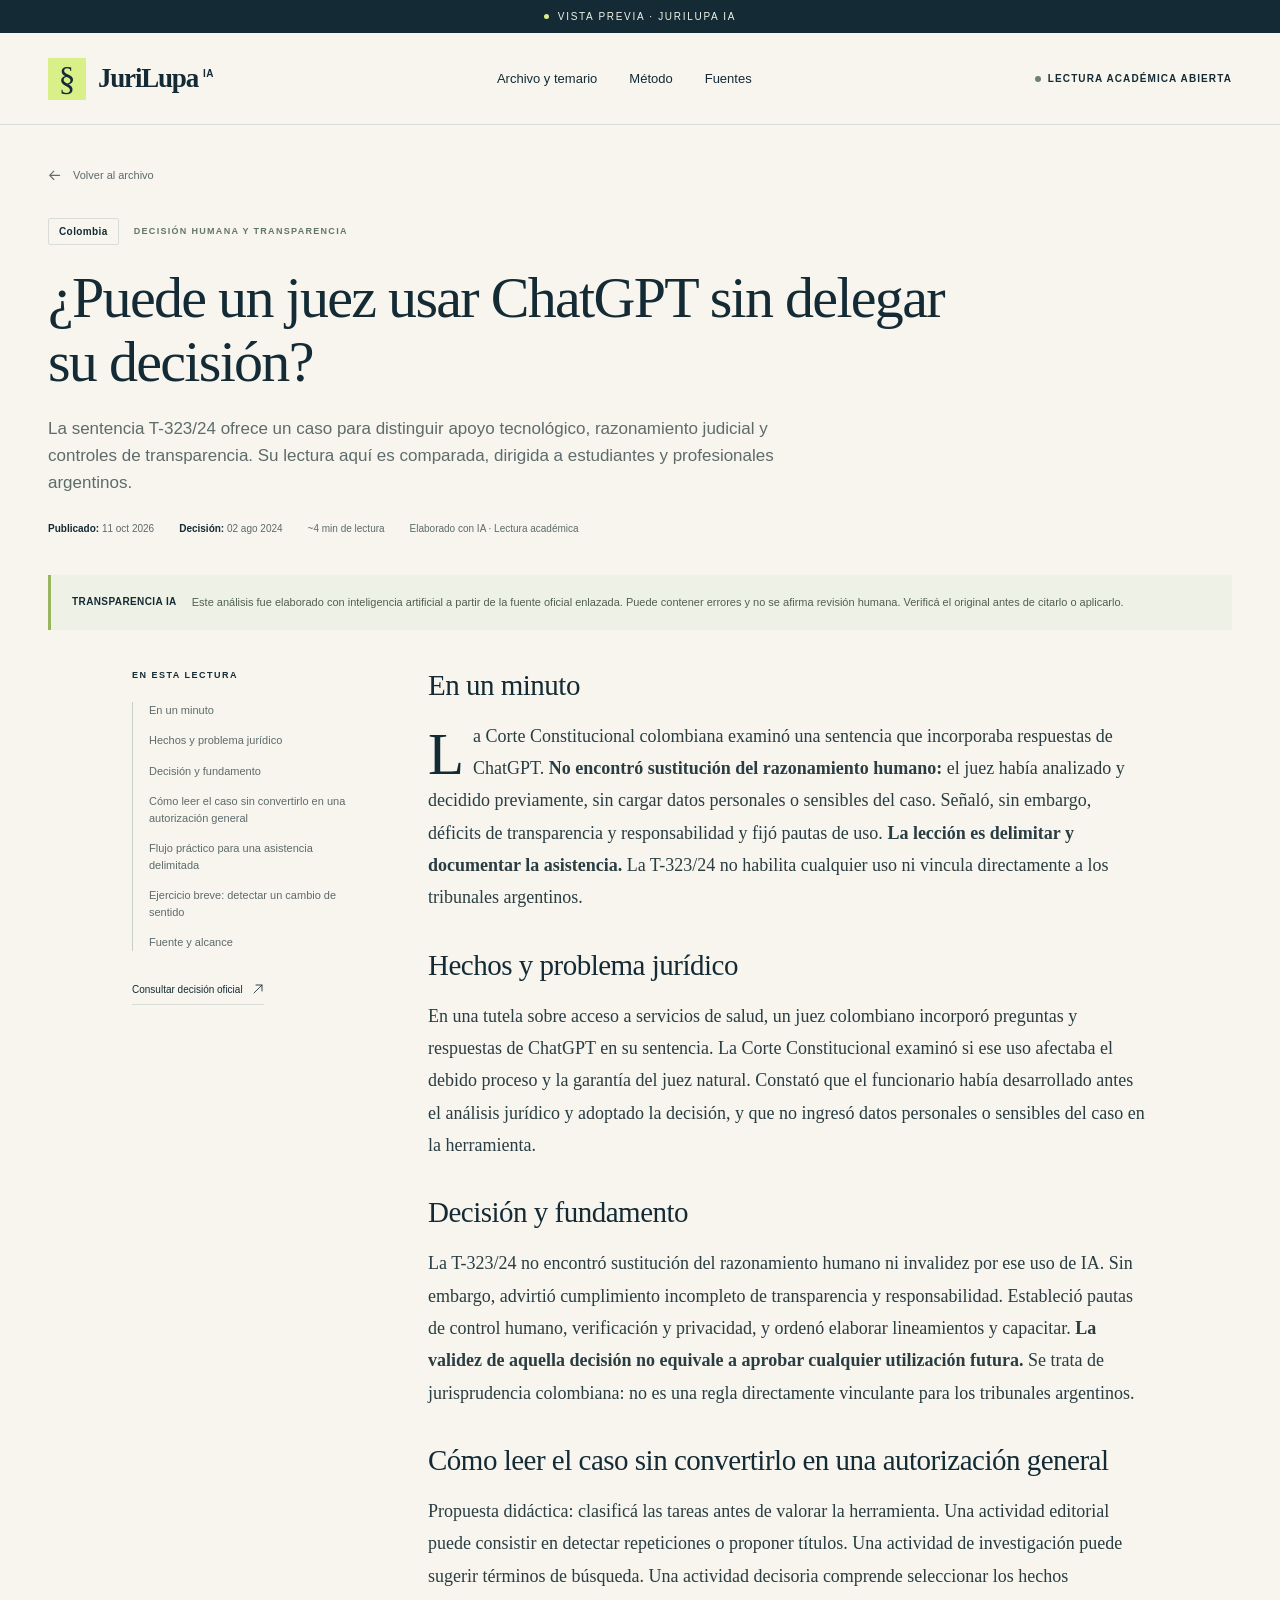
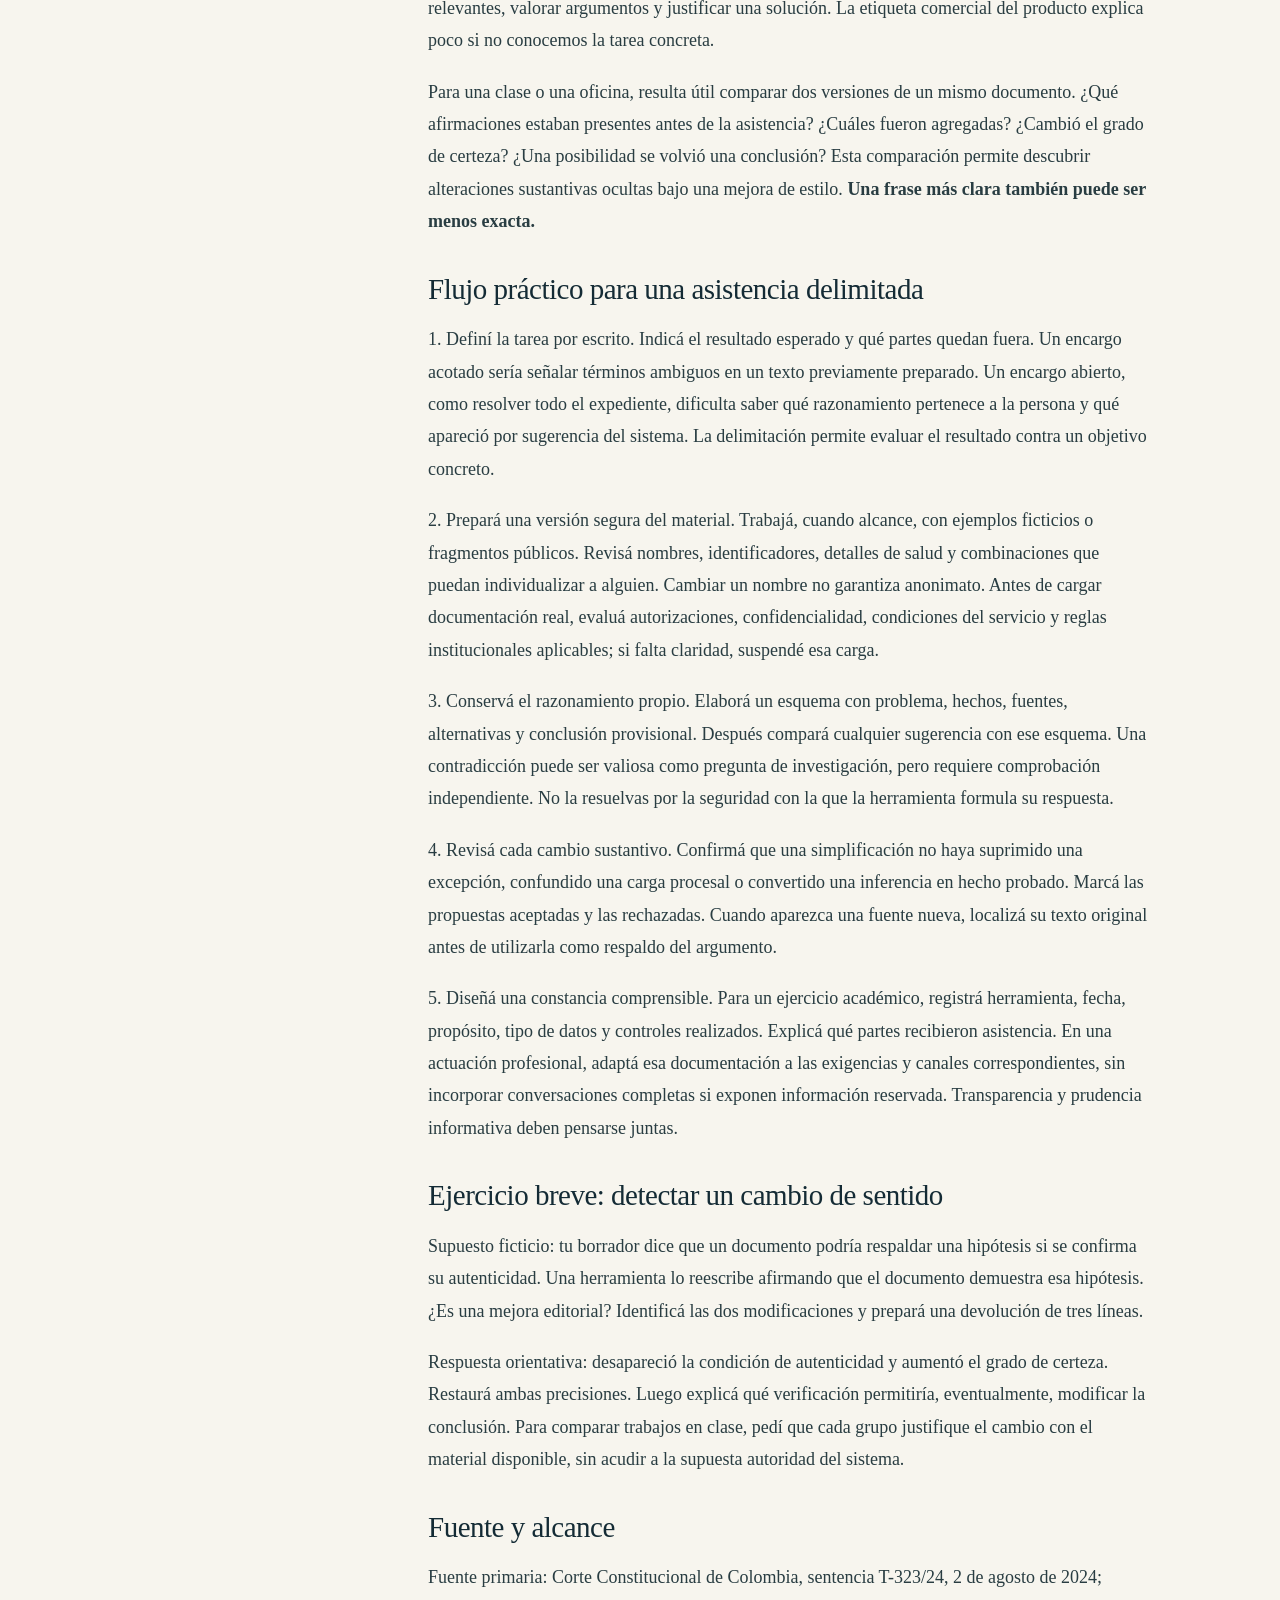
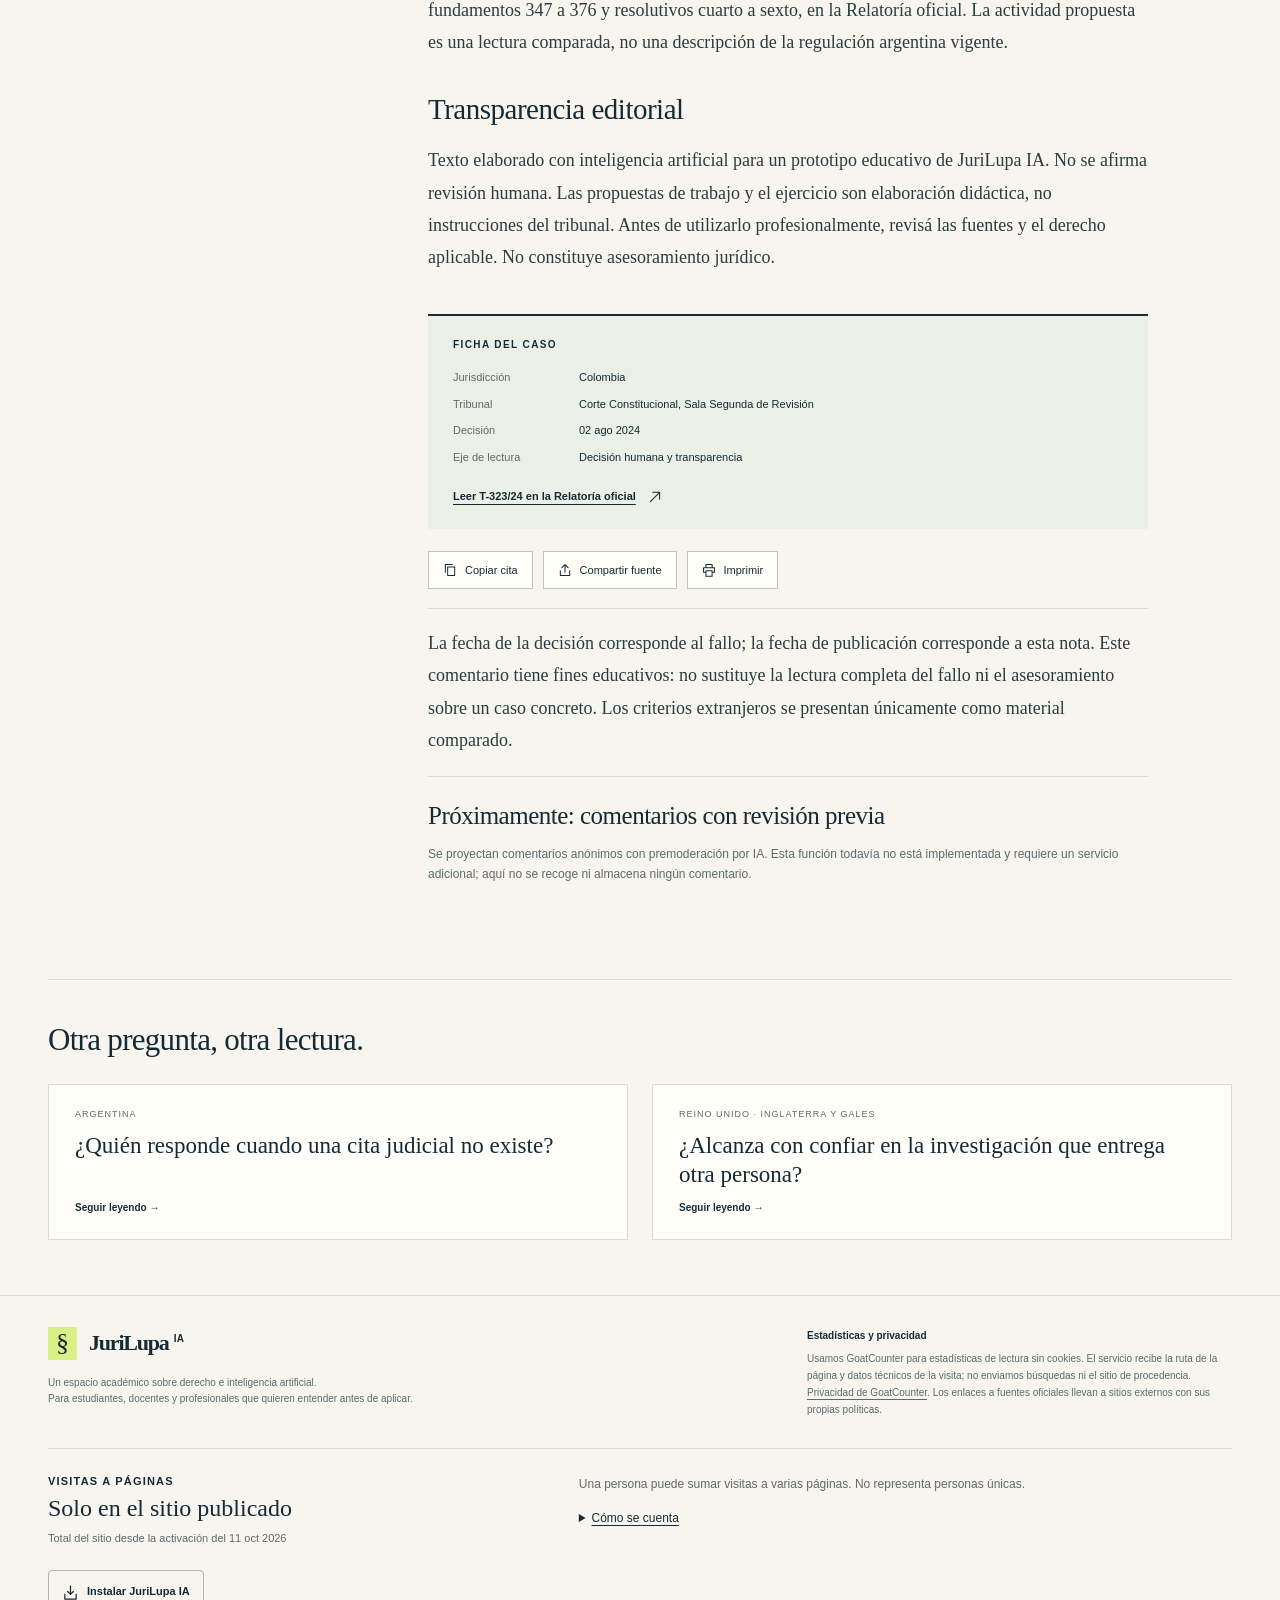
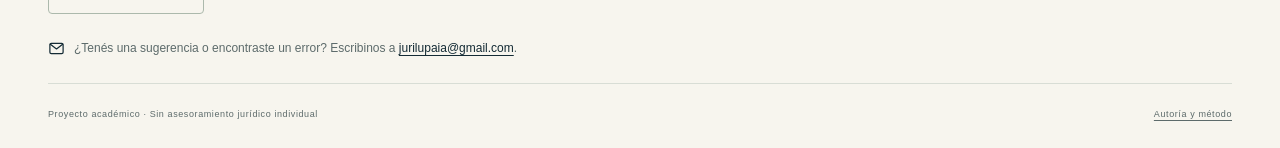
==== commit 43d20ecb: "Publicar contacto por correo en el pie de portada y notas" ====
--- a/articulos/chatgpt-razonamiento-judicial-t323.html
+++ b/articulos/chatgpt-razonamiento-judicial-t323.html
@@ -1 +1 @@
-<!doctype html><html lang="es-AR" data-mode="static" data-page-path="/jurilupa-ia/articulos/chatgpt-razonamiento-judicial-t323.html"><head><meta charset="utf-8"><meta name="viewport" content="width=device-width, initial-scale=1"><title>¿Puede un juez usar ChatGPT sin delegar su decisión? · JuriLupa IA</title><meta name="description" content="La sentencia T-323/24 ofrece un caso para distinguir apoyo tecnológico, razonamiento judicial y controles de transparencia. Su lectura aquí es comparada, dirigida a estudiantes y profesionales argentinos."><meta name="theme-color" content="#142b35"><meta name="color-scheme" content="only light"><meta name="referrer" content="no-referrer"><link rel="canonical" href="https://jurilupa-ia.github.io/jurilupa-ia/articulos/chatgpt-razonamiento-judicial-t323.html"><meta property="og:type" content="article"><meta property="og:title" content="¿Puede un juez usar ChatGPT sin delegar su decisión? · JuriLupa IA"><meta property="og:description" content="La sentencia T-323/24 ofrece un caso para distinguir apoyo tecnológico, razonamiento judicial y controles de transparencia. Su lectura aquí es comparada, dirigida a estudiantes y profesionales argentinos."><link rel="stylesheet" href="../assets/styles.css"><link rel="manifest" href="../manifest.webmanifest"><link rel="icon" href="../assets/app-icon.svg" type="image/svg+xml"><link rel="apple-touch-icon" href="../assets/apple-touch-icon.png"><meta name="apple-mobile-web-app-capable" content="yes"><meta name="mobile-web-app-capable" content="yes"><meta name="apple-mobile-web-app-title" content="JuriLupa IA"><script type="application/ld+json">{"@context": "https://schema.org", "@type": "Article", "headline": "¿Puede un juez usar ChatGPT sin delegar su decisión?", "datePublished": "2026-10-11", "description": "La sentencia T-323/24 ofrece un caso para distinguir apoyo tecnológico, razonamiento judicial y controles de transparencia. Su lectura aquí es comparada, dirigida a estudiantes y profesionales argentinos.", "inLanguage": "es-AR", "genre": "Análisis jurídico académico", "citation": "https://www.corteconstitucional.gov.co/relatoria/2024/T-323-24.htm", "keywords": ["Colombia", "Decisión humana y transparencia", "inteligencia artificial"]}</script></head><body><a class="skip-link" href="#contenido">Saltar al contenido</a><div class="preview-banner"><span class="preview-dot"></span>Vista previa · JuriLupa IA</div><header class="site-header"><div class="wrap header-inner"><a class="brand" href="../index.html" data-home="inicio" aria-label="JuriLupa IA, inicio"><span class="brand-mark" aria-hidden="true">§</span><span class="brand-name">JuriLupa<span>IA</span></span></a><nav class="main-nav" aria-label="Navegación principal"><a href="../index.html#archivo" data-home="archivo">Archivo y temario</a><a href="../index.html#metodo" data-home="metodo">Método</a><a class="desktop-nav" href="../index.html#fuentes" data-home="fuentes">Fuentes</a></nav><div class="nav-note"><i></i>Lectura académica abierta</div></div></header><main class="article-page" id="contenido"><div class="wrap"><div class="article-hero"><a class="back-link" href="../index.html#archivo" data-home="archivo"><svg viewBox="0 0 18 18" fill="none" stroke="currentColor" stroke-width="1.3" stroke-linecap="round" stroke-linejoin="round" aria-hidden="true"><path d="M4 8h12m-5-5 5 5-5 5"/></svg>Volver al archivo</a><div class="article-taxonomy"><span class="badge">Colombia</span><span class="case-topic">Decisión humana y transparencia</span></div><h1 tabindex="-1">¿Puede un juez usar ChatGPT sin delegar su decisión?</h1><p class="article-deck">La sentencia T-323/24 ofrece un caso para distinguir apoyo tecnológico, razonamiento judicial y controles de transparencia. Su lectura aquí es comparada, dirigida a estudiantes y profesionales argentinos.</p><div class="article-meta"><span><strong>Publicado:</strong> <time datetime="2026-10-11">11 oct 2026</time></span><span><strong>Decisión:</strong> <time datetime="2024-08-02">02 ago 2024</time></span><span>~4 min de lectura</span><span>Elaborado con IA · Lectura académica</span></div></div><aside class="ai-notice" aria-label="Aviso de autoría"><strong>TRANSPARENCIA IA</strong><p>Este análisis fue elaborado con inteligencia artificial a partir de la fuente oficial enlazada. Puede contener errores y no se afirma revisión humana. Verificá el original antes de citarlo o aplicarlo.</p></aside><div class="article-layout"><aside class="article-sidebar"><p class="sidebar-label">En esta lectura</p><nav class="toc" aria-label="Índice del análisis"><a href="#chatgpt-razonamiento-judicial-t323-0" data-scroll="chatgpt-razonamiento-judicial-t323-0">En un minuto</a><a href="#chatgpt-razonamiento-judicial-t323-1" data-scroll="chatgpt-razonamiento-judicial-t323-1">Hechos y problema jurídico</a><a href="#chatgpt-razonamiento-judicial-t323-2" data-scroll="chatgpt-razonamiento-judicial-t323-2">Decisión y fundamento</a><a href="#chatgpt-razonamiento-judicial-t323-3" data-scroll="chatgpt-razonamiento-judicial-t323-3">Cómo leer el caso sin convertirlo en una autorización general</a><a href="#chatgpt-razonamiento-judicial-t323-4" data-scroll="chatgpt-razonamiento-judicial-t323-4">Flujo práctico para una asistencia delimitada</a><a href="#chatgpt-razonamiento-judicial-t323-5" data-scroll="chatgpt-razonamiento-judicial-t323-5">Ejercicio breve: detectar un cambio de sentido</a><a href="#chatgpt-razonamiento-judicial-t323-6" data-scroll="chatgpt-razonamiento-judicial-t323-6">Fuente y alcance</a></nav><a class="sidebar-source" href="https://www.corteconstitucional.gov.co/relatoria/2024/T-323-24.htm" target="_blank" rel="noopener noreferrer">Consultar decisión oficial <svg viewBox="0 0 18 18" fill="none" stroke="currentColor" stroke-width="1.3" stroke-linecap="round" stroke-linejoin="round" aria-hidden="true"><path d="M6 3h9v9M15 3 3 15"/></svg></a></aside><div class="article-body"><section id="chatgpt-razonamiento-judicial-t323-0"><h2>En un minuto</h2><p>La Corte Constitucional colombiana examinó una sentencia que incorporaba respuestas de ChatGPT. <strong>No encontró sustitución del razonamiento humano:</strong> el juez había analizado y decidido previamente, sin cargar datos personales o sensibles del caso. Señaló, sin embargo, déficits de transparencia y responsabilidad y fijó pautas de uso. <strong>La lección es delimitar y documentar la asistencia.</strong> La T-323/24 no habilita cualquier uso ni vincula directamente a los tribunales argentinos.</p></section><section id="chatgpt-razonamiento-judicial-t323-1"><h2>Hechos y problema jurídico</h2><p>En una tutela sobre acceso a servicios de salud, un juez colombiano incorporó preguntas y respuestas de ChatGPT en su sentencia. La Corte Constitucional examinó si ese uso afectaba el debido proceso y la garantía del juez natural. Constató que el funcionario había desarrollado antes el análisis jurídico y adoptado la decisión, y que no ingresó datos personales o sensibles del caso en la herramienta.</p></section><section id="chatgpt-razonamiento-judicial-t323-2"><h2>Decisión y fundamento</h2><p>La T-323/24 no encontró sustitución del razonamiento humano ni invalidez por ese uso de IA. Sin embargo, advirtió cumplimiento incompleto de transparencia y responsabilidad. Estableció pautas de control humano, verificación y privacidad, y ordenó elaborar lineamientos y capacitar. <strong>La validez de aquella decisión no equivale a aprobar cualquier utilización futura.</strong> Se trata de jurisprudencia colombiana: no es una regla directamente vinculante para los tribunales argentinos.</p></section><section id="chatgpt-razonamiento-judicial-t323-3"><h2>Cómo leer el caso sin convertirlo en una autorización general</h2><p>Propuesta didáctica: clasificá las tareas antes de valorar la herramienta. Una actividad editorial puede consistir en detectar repeticiones o proponer títulos. Una actividad de investigación puede sugerir términos de búsqueda. Una actividad decisoria comprende seleccionar los hechos relevantes, valorar argumentos y justificar una solución. La etiqueta comercial del producto explica poco si no conocemos la tarea concreta.</p><p>Para una clase o una oficina, resulta útil comparar dos versiones de un mismo documento. ¿Qué afirmaciones estaban presentes antes de la asistencia? ¿Cuáles fueron agregadas? ¿Cambió el grado de certeza? ¿Una posibilidad se volvió una conclusión? Esta comparación permite descubrir alteraciones sustantivas ocultas bajo una mejora de estilo. <strong>Una frase más clara también puede ser menos exacta.</strong></p></section><section id="chatgpt-razonamiento-judicial-t323-4"><h2>Flujo práctico para una asistencia delimitada</h2><p>1. Definí la tarea por escrito. Indicá el resultado esperado y qué partes quedan fuera. Un encargo acotado sería señalar términos ambiguos en un texto previamente preparado. Un encargo abierto, como resolver todo el expediente, dificulta saber qué razonamiento pertenece a la persona y qué apareció por sugerencia del sistema. La delimitación permite evaluar el resultado contra un objetivo concreto.</p><p>2. Prepará una versión segura del material. Trabajá, cuando alcance, con ejemplos ficticios o fragmentos públicos. Revisá nombres, identificadores, detalles de salud y combinaciones que puedan individualizar a alguien. Cambiar un nombre no garantiza anonimato. Antes de cargar documentación real, evaluá autorizaciones, confidencialidad, condiciones del servicio y reglas institucionales aplicables; si falta claridad, suspendé esa carga.</p><p>3. Conservá el razonamiento propio. Elaborá un esquema con problema, hechos, fuentes, alternativas y conclusión provisional. Después compará cualquier sugerencia con ese esquema. Una contradicción puede ser valiosa como pregunta de investigación, pero requiere comprobación independiente. No la resuelvas por la seguridad con la que la herramienta formula su respuesta.</p><p>4. Revisá cada cambio sustantivo. Confirmá que una simplificación no haya suprimido una excepción, confundido una carga procesal o convertido una inferencia en hecho probado. Marcá las propuestas aceptadas y las rechazadas. Cuando aparezca una fuente nueva, localizá su texto original antes de utilizarla como respaldo del argumento.</p><p>5. Diseñá una constancia comprensible. Para un ejercicio académico, registrá herramienta, fecha, propósito, tipo de datos y controles realizados. Explicá qué partes recibieron asistencia. En una actuación profesional, adaptá esa documentación a las exigencias y canales correspondientes, sin incorporar conversaciones completas si exponen información reservada. Transparencia y prudencia informativa deben pensarse juntas.</p></section><section id="chatgpt-razonamiento-judicial-t323-5"><h2>Ejercicio breve: detectar un cambio de sentido</h2><p>Supuesto ficticio: tu borrador dice que un documento podría respaldar una hipótesis si se confirma su autenticidad. Una herramienta lo reescribe afirmando que el documento demuestra esa hipótesis. ¿Es una mejora editorial? Identificá las dos modificaciones y prepará una devolución de tres líneas.</p><p>Respuesta orientativa: desapareció la condición de autenticidad y aumentó el grado de certeza. Restaurá ambas precisiones. Luego explicá qué verificación permitiría, eventualmente, modificar la conclusión. Para comparar trabajos en clase, pedí que cada grupo justifique el cambio con el material disponible, sin acudir a la supuesta autoridad del sistema.</p></section><section id="chatgpt-razonamiento-judicial-t323-6"><h2>Fuente y alcance</h2><p>Fuente primaria: Corte Constitucional de Colombia, sentencia T-323/24, 2 de agosto de 2024; fundamentos 347 a 376 y resolutivos cuarto a sexto, en la Relatoría oficial. La actividad propuesta es una lectura comparada, no una descripción de la regulación argentina vigente.</p></section><section id="chatgpt-razonamiento-judicial-t323-7"><h2>Transparencia editorial</h2><p>Texto elaborado con inteligencia artificial para un prototipo educativo de JuriLupa IA. No se afirma revisión humana. Las propuestas de trabajo y el ejercicio son elaboración didáctica, no instrucciones del tribunal. Antes de utilizarlo profesionalmente, revisá las fuentes y el derecho aplicable. No constituye asesoramiento jurídico.</p></section><aside class="case-details"><h2>Ficha del caso</h2><dl><dt>Jurisdicción</dt><dd>Colombia</dd><dt>Tribunal</dt><dd>Corte Constitucional, Sala Segunda de Revisión</dd><dt>Decisión</dt><dd>02 ago 2024</dd><dt>Eje de lectura</dt><dd>Decisión humana y transparencia</dd></dl><a class="official-link" href="https://www.corteconstitucional.gov.co/relatoria/2024/T-323-24.htm" target="_blank" rel="noopener noreferrer">Leer T-323/24 en la Relatoría oficial <svg viewBox="0 0 18 18" fill="none" stroke="currentColor" stroke-width="1.3" stroke-linecap="round" stroke-linejoin="round" aria-hidden="true"><path d="M6 3h9v9M15 3 3 15"/></svg></a></aside><div class="article-actions"><button class="copy-citation" type="button" data-citation="JuriLupa IA, «¿Puede un juez usar ChatGPT sin delegar su decisión?», comentario educativo sobre Corte Constitucional de Colombia, T-323/24, 02/08/2024."><svg viewBox="0 0 18 18" fill="none" stroke="currentColor" stroke-width="1.3" stroke-linecap="round" stroke-linejoin="round" aria-hidden="true"><path d="M6 5h9v11H6zM3 12V2h9"/></svg>Copiar cita</button><button class="share-source" type="button" data-source="https://www.corteconstitucional.gov.co/relatoria/2024/T-323-24.htm" data-title="¿Puede un juez usar ChatGPT sin delegar su decisión?"><svg viewBox="0 0 18 18" fill="none" stroke="currentColor" stroke-width="1.3" stroke-linecap="round" stroke-linejoin="round" aria-hidden="true"><path d="M9 12V2M5 6l4-4 4 4M3 10v6h12v-6"/></svg>Compartir fuente</button><button class="print-article" type="button"><svg viewBox="0 0 18 18" fill="none" stroke="currentColor" stroke-width="1.3" stroke-linecap="round" stroke-linejoin="round" aria-hidden="true"><path d="M5 6V2h8v4M5 12H2V6h14v6h-3M5 10h8v7H5z"/></svg>Imprimir</button></div><div class="citation-fallback" hidden><label for="citation-chatgpt-razonamiento-judicial-t323">Seleccioná y copiá el texto.</label><textarea id="citation-chatgpt-razonamiento-judicial-t323" readonly></textarea></div><p class="comparative-note">La fecha de la decisión corresponde al fallo; la fecha de publicación corresponde a esta nota. Este comentario tiene fines educativos: no sustituye la lectura completa del fallo ni el asesoramiento sobre un caso concreto. Los criterios extranjeros se presentan únicamente como material comparado.</p><section class="article-comments"><h2>Próximamente: comentarios con revisión previa</h2><p>Se proyectan comentarios anónimos con premoderación por IA. Esta función todavía no está implementada y requiere un servicio adicional; aquí no se recoge ni almacena ningún comentario.</p></section></div></div><section class="related" aria-labelledby="related-chatgpt-razonamiento-judicial-t323"><h2 id="related-chatgpt-razonamiento-judicial-t323">Otra pregunta, otra lectura.</h2><div class="related-grid"><a class="related-link" href="../articulos/citas-inexistentes-general-roca.html" data-article="citas-inexistentes-general-roca"><small>Argentina</small><span>¿Quién responde cuando una cita judicial no existe?</span><span class="read-more">Seguir leyendo →</span></a><a class="related-link" href="../articulos/supervision-profesional-ayinde-al-haroun.html" data-article="supervision-profesional-ayinde-al-haroun"><small>Reino Unido · Inglaterra y Gales</small><span>¿Alcanza con confiar en la investigación que entrega otra persona?</span><span class="read-more">Seguir leyendo →</span></a></div></section></div></main><footer class="site-footer"><div class="wrap"><div class="footer-top"><div><a class="brand" href="../index.html" data-home="inicio" aria-label="JuriLupa IA, inicio"><span class="brand-mark" aria-hidden="true">§</span><span class="brand-name">JuriLupa<span>IA</span></span></a><p class="footer-description">Un espacio académico sobre derecho e inteligencia artificial.<br>Para estudiantes, docentes y profesionales que quieren entender antes de aplicar.</p></div><p class="privacy" id="privacidad"><strong>Estadísticas y privacidad</strong>Usamos GoatCounter para estadísticas de lectura sin cookies. El servicio recibe la ruta de la página y datos técnicos de la visita; no enviamos búsquedas ni el sitio de procedencia. <a href="https://www.goatcounter.com/help/privacy" target="_blank" rel="noopener noreferrer">Privacidad de GoatCounter</a>. Los enlaces a fuentes oficiales llevan a sitios externos con sus propias políticas.</p></div><section class="visit-counter" aria-labelledby="visit-counter-label"><div class="visit-counter-heading"><span class="visit-counter-label" id="visit-counter-label">Visitas a páginas</span><span class="visit-counter-value" id="visit-count" role="status" aria-live="polite" aria-atomic="true" aria-describedby="visit-counter-label">No disponible</span><span class="visit-counter-since">Total del sitio desde la activación del <time datetime="2026-10-11">11 oct 2026</time></span></div><div class="visit-counter-explanation"><p>Una persona puede sumar visitas a varias páginas. No representa personas únicas.</p><details><summary>Cómo se cuenta</summary><p>Con la configuración predeterminada de sesiones, GoatCounter agrupa las visitas repetidas a una misma página durante hasta 8 horas. El total puede tardar hasta 4 horas en actualizarse. No incluye tráfico anterior a la activación ni todas las visitas: los bloqueadores, JavaScript desactivado y las direcciones con parámetros pueden impedir el registro. Si el contador no responde, mostramos «No disponible».</p></details></div></section><div class="footer-install"><button class="install-button" type="button" data-install-control aria-controls="install-dialog" aria-haspopup="dialog" hidden><svg viewBox="0 0 18 18" fill="none" stroke="currentColor" stroke-width="1.3" stroke-linecap="round" stroke-linejoin="round" aria-hidden="true"><path d="M9 2v9m-3-3 3 3 3-3M3 11v5h12v-5"/></svg><span>Instalar JuriLupa IA</span></button></div><div class="footer-bottom"><span>Proyecto académico · Sin asesoramiento jurídico individual</span><a href="../index.html#metodo" data-home="metodo">Autoría y método</a></div></div></footer><dialog class="install-dialog" id="install-dialog" aria-labelledby="install-title" aria-describedby="install-description" closedby="any"><div class="install-panel"><button class="install-close" type="button" aria-label="Cerrar instrucciones de instalación" autofocus>×</button><img class="install-app-icon" src="../assets/app-icon.svg" width="56" height="56" alt=""><p class="install-eyebrow">Siempre a mano</p><h2 id="install-title">JuriLupa IA, en tu inicio.</h2><p id="install-description">Agregá el sitio a tu pantalla de inicio. Necesitás conexión a internet para consultar las notas y sus fuentes.</p><p class="install-status" id="install-status" role="status" aria-live="polite" hidden></p><button class="install-native" id="install-native" type="button" hidden>Continuar con el navegador <svg viewBox="0 0 18 18" fill="none" stroke="currentColor" stroke-width="1.3" stroke-linecap="round" stroke-linejoin="round" aria-hidden="true"><path d="M4 8h12m-5-5 5 5-5 5"/></svg></button><p class="install-inapp-note">Si abriste el enlace dentro de otra app, usá su menú para abrirlo en tu navegador habitual. Si esa opción no aparece, copiá la dirección y abrila en Safari o Chrome.</p><div class="install-guides"><details data-install-guide="ios"><summary>iPhone o iPad · Safari</summary><ol><li>Abrí la portada de JuriLupa IA en Safari.</li><li>Tocá Compartir, directamente o dentro del menú de la página.</li><li>Elegí «Añadir a pantalla de inicio» o «Agregar a inicio». Si aparece «Abrir como app web», dejalo activado y confirmá con «Añadir» o «Agregar».</li></ol></details><details data-install-guide="android"><summary>Android · Chrome</summary><ol><li>Abrí la portada en Chrome y tocá el menú de tres puntos.</li><li>Elegí «Instalar y crear acceso directo» y luego «Instalar», si está disponible. En otras versiones puede aparecer «Añadir a pantalla de inicio».</li><li>Seguí la confirmación del navegador. Si solo ofrece crear un acceso directo, este abrirá el sitio en el navegador.</li></ol></details><details data-install-guide="samsung"><summary>Samsung Internet</summary><p>En el menú del navegador, buscá la opción para añadir la página a la pantalla de inicio. Según la versión, puede aparecer dentro de «Añadir página a» o como un símbolo + en la barra de direcciones. Confirmá los pasos que te muestre.</p></details><details data-install-guide="desktop"><summary>Computadora u otro navegador</summary><p>Buscá «Instalar» en la barra de direcciones o en el menú del navegador. Si no ofrece esa opción, podés guardar el sitio en tus favoritos.</p></details></div><p class="install-footnote">Las opciones y los nombres varían según el navegador y su versión. La instalación se confirma en el navegador.</p></div></dialog><div class="reading-progress" id="reading-progress" aria-hidden="true"></div><div class="toast" id="toast" role="status" aria-live="polite" hidden></div><script src="../assets/site.js" defer></script><script src="../assets/install.js" defer></script></body></html>+<!doctype html><html lang="es-AR" data-mode="static" data-page-path="/jurilupa-ia/articulos/chatgpt-razonamiento-judicial-t323.html"><head><meta charset="utf-8"><meta name="viewport" content="width=device-width, initial-scale=1"><title>¿Puede un juez usar ChatGPT sin delegar su decisión? · JuriLupa IA</title><meta name="description" content="La sentencia T-323/24 ofrece un caso para distinguir apoyo tecnológico, razonamiento judicial y controles de transparencia. Su lectura aquí es comparada, dirigida a estudiantes y profesionales argentinos."><meta name="theme-color" content="#142b35"><meta name="color-scheme" content="only light"><meta name="referrer" content="no-referrer"><link rel="canonical" href="https://jurilupa-ia.github.io/jurilupa-ia/articulos/chatgpt-razonamiento-judicial-t323.html"><meta property="og:type" content="article"><meta property="og:title" content="¿Puede un juez usar ChatGPT sin delegar su decisión? · JuriLupa IA"><meta property="og:description" content="La sentencia T-323/24 ofrece un caso para distinguir apoyo tecnológico, razonamiento judicial y controles de transparencia. Su lectura aquí es comparada, dirigida a estudiantes y profesionales argentinos."><link rel="stylesheet" href="../assets/styles.css"><link rel="manifest" href="../manifest.webmanifest"><link rel="icon" href="../assets/app-icon.svg" type="image/svg+xml"><link rel="apple-touch-icon" href="../assets/apple-touch-icon.png"><meta name="apple-mobile-web-app-capable" content="yes"><meta name="mobile-web-app-capable" content="yes"><meta name="apple-mobile-web-app-title" content="JuriLupa IA"><script type="application/ld+json">{"@context": "https://schema.org", "@type": "Article", "headline": "¿Puede un juez usar ChatGPT sin delegar su decisión?", "datePublished": "2026-10-11", "description": "La sentencia T-323/24 ofrece un caso para distinguir apoyo tecnológico, razonamiento judicial y controles de transparencia. Su lectura aquí es comparada, dirigida a estudiantes y profesionales argentinos.", "inLanguage": "es-AR", "genre": "Análisis jurídico académico", "citation": "https://www.corteconstitucional.gov.co/relatoria/2024/T-323-24.htm", "keywords": ["Colombia", "Decisión humana y transparencia", "inteligencia artificial"]}</script></head><body><a class="skip-link" href="#contenido">Saltar al contenido</a><div class="preview-banner"><span class="preview-dot"></span>Vista previa · JuriLupa IA</div><header class="site-header"><div class="wrap header-inner"><a class="brand" href="../index.html" data-home="inicio" aria-label="JuriLupa IA, inicio"><span class="brand-mark" aria-hidden="true">§</span><span class="brand-name">JuriLupa<span>IA</span></span></a><nav class="main-nav" aria-label="Navegación principal"><a href="../index.html#archivo" data-home="archivo">Archivo y temario</a><a href="../index.html#metodo" data-home="metodo">Método</a><a class="desktop-nav" href="../index.html#fuentes" data-home="fuentes">Fuentes</a></nav><div class="nav-note"><i></i>Lectura académica abierta</div></div></header><main class="article-page" id="contenido"><div class="wrap"><div class="article-hero"><a class="back-link" href="../index.html#archivo" data-home="archivo"><svg viewBox="0 0 18 18" fill="none" stroke="currentColor" stroke-width="1.3" stroke-linecap="round" stroke-linejoin="round" aria-hidden="true"><path d="M4 8h12m-5-5 5 5-5 5"/></svg>Volver al archivo</a><div class="article-taxonomy"><span class="badge">Colombia</span><span class="case-topic">Decisión humana y transparencia</span></div><h1 tabindex="-1">¿Puede un juez usar ChatGPT sin delegar su decisión?</h1><p class="article-deck">La sentencia T-323/24 ofrece un caso para distinguir apoyo tecnológico, razonamiento judicial y controles de transparencia. Su lectura aquí es comparada, dirigida a estudiantes y profesionales argentinos.</p><div class="article-meta"><span><strong>Publicado:</strong> <time datetime="2026-10-11">11 oct 2026</time></span><span><strong>Decisión:</strong> <time datetime="2024-08-02">02 ago 2024</time></span><span>~4 min de lectura</span><span>Elaborado con IA · Lectura académica</span></div></div><aside class="ai-notice" aria-label="Aviso de autoría"><strong>TRANSPARENCIA IA</strong><p>Este análisis fue elaborado con inteligencia artificial a partir de la fuente oficial enlazada. Puede contener errores y no se afirma revisión humana. Verificá el original antes de citarlo o aplicarlo.</p></aside><div class="article-layout"><aside class="article-sidebar"><p class="sidebar-label">En esta lectura</p><nav class="toc" aria-label="Índice del análisis"><a href="#chatgpt-razonamiento-judicial-t323-0" data-scroll="chatgpt-razonamiento-judicial-t323-0">En un minuto</a><a href="#chatgpt-razonamiento-judicial-t323-1" data-scroll="chatgpt-razonamiento-judicial-t323-1">Hechos y problema jurídico</a><a href="#chatgpt-razonamiento-judicial-t323-2" data-scroll="chatgpt-razonamiento-judicial-t323-2">Decisión y fundamento</a><a href="#chatgpt-razonamiento-judicial-t323-3" data-scroll="chatgpt-razonamiento-judicial-t323-3">Cómo leer el caso sin convertirlo en una autorización general</a><a href="#chatgpt-razonamiento-judicial-t323-4" data-scroll="chatgpt-razonamiento-judicial-t323-4">Flujo práctico para una asistencia delimitada</a><a href="#chatgpt-razonamiento-judicial-t323-5" data-scroll="chatgpt-razonamiento-judicial-t323-5">Ejercicio breve: detectar un cambio de sentido</a><a href="#chatgpt-razonamiento-judicial-t323-6" data-scroll="chatgpt-razonamiento-judicial-t323-6">Fuente y alcance</a></nav><a class="sidebar-source" href="https://www.corteconstitucional.gov.co/relatoria/2024/T-323-24.htm" target="_blank" rel="noopener noreferrer">Consultar decisión oficial <svg viewBox="0 0 18 18" fill="none" stroke="currentColor" stroke-width="1.3" stroke-linecap="round" stroke-linejoin="round" aria-hidden="true"><path d="M6 3h9v9M15 3 3 15"/></svg></a></aside><div class="article-body"><section id="chatgpt-razonamiento-judicial-t323-0"><h2>En un minuto</h2><p>La Corte Constitucional colombiana examinó una sentencia que incorporaba respuestas de ChatGPT. <strong>No encontró sustitución del razonamiento humano:</strong> el juez había analizado y decidido previamente, sin cargar datos personales o sensibles del caso. Señaló, sin embargo, déficits de transparencia y responsabilidad y fijó pautas de uso. <strong>La lección es delimitar y documentar la asistencia.</strong> La T-323/24 no habilita cualquier uso ni vincula directamente a los tribunales argentinos.</p></section><section id="chatgpt-razonamiento-judicial-t323-1"><h2>Hechos y problema jurídico</h2><p>En una tutela sobre acceso a servicios de salud, un juez colombiano incorporó preguntas y respuestas de ChatGPT en su sentencia. La Corte Constitucional examinó si ese uso afectaba el debido proceso y la garantía del juez natural. Constató que el funcionario había desarrollado antes el análisis jurídico y adoptado la decisión, y que no ingresó datos personales o sensibles del caso en la herramienta.</p></section><section id="chatgpt-razonamiento-judicial-t323-2"><h2>Decisión y fundamento</h2><p>La T-323/24 no encontró sustitución del razonamiento humano ni invalidez por ese uso de IA. Sin embargo, advirtió cumplimiento incompleto de transparencia y responsabilidad. Estableció pautas de control humano, verificación y privacidad, y ordenó elaborar lineamientos y capacitar. <strong>La validez de aquella decisión no equivale a aprobar cualquier utilización futura.</strong> Se trata de jurisprudencia colombiana: no es una regla directamente vinculante para los tribunales argentinos.</p></section><section id="chatgpt-razonamiento-judicial-t323-3"><h2>Cómo leer el caso sin convertirlo en una autorización general</h2><p>Propuesta didáctica: clasificá las tareas antes de valorar la herramienta. Una actividad editorial puede consistir en detectar repeticiones o proponer títulos. Una actividad de investigación puede sugerir términos de búsqueda. Una actividad decisoria comprende seleccionar los hechos relevantes, valorar argumentos y justificar una solución. La etiqueta comercial del producto explica poco si no conocemos la tarea concreta.</p><p>Para una clase o una oficina, resulta útil comparar dos versiones de un mismo documento. ¿Qué afirmaciones estaban presentes antes de la asistencia? ¿Cuáles fueron agregadas? ¿Cambió el grado de certeza? ¿Una posibilidad se volvió una conclusión? Esta comparación permite descubrir alteraciones sustantivas ocultas bajo una mejora de estilo. <strong>Una frase más clara también puede ser menos exacta.</strong></p></section><section id="chatgpt-razonamiento-judicial-t323-4"><h2>Flujo práctico para una asistencia delimitada</h2><p>1. Definí la tarea por escrito. Indicá el resultado esperado y qué partes quedan fuera. Un encargo acotado sería señalar términos ambiguos en un texto previamente preparado. Un encargo abierto, como resolver todo el expediente, dificulta saber qué razonamiento pertenece a la persona y qué apareció por sugerencia del sistema. La delimitación permite evaluar el resultado contra un objetivo concreto.</p><p>2. Prepará una versión segura del material. Trabajá, cuando alcance, con ejemplos ficticios o fragmentos públicos. Revisá nombres, identificadores, detalles de salud y combinaciones que puedan individualizar a alguien. Cambiar un nombre no garantiza anonimato. Antes de cargar documentación real, evaluá autorizaciones, confidencialidad, condiciones del servicio y reglas institucionales aplicables; si falta claridad, suspendé esa carga.</p><p>3. Conservá el razonamiento propio. Elaborá un esquema con problema, hechos, fuentes, alternativas y conclusión provisional. Después compará cualquier sugerencia con ese esquema. Una contradicción puede ser valiosa como pregunta de investigación, pero requiere comprobación independiente. No la resuelvas por la seguridad con la que la herramienta formula su respuesta.</p><p>4. Revisá cada cambio sustantivo. Confirmá que una simplificación no haya suprimido una excepción, confundido una carga procesal o convertido una inferencia en hecho probado. Marcá las propuestas aceptadas y las rechazadas. Cuando aparezca una fuente nueva, localizá su texto original antes de utilizarla como respaldo del argumento.</p><p>5. Diseñá una constancia comprensible. Para un ejercicio académico, registrá herramienta, fecha, propósito, tipo de datos y controles realizados. Explicá qué partes recibieron asistencia. En una actuación profesional, adaptá esa documentación a las exigencias y canales correspondientes, sin incorporar conversaciones completas si exponen información reservada. Transparencia y prudencia informativa deben pensarse juntas.</p></section><section id="chatgpt-razonamiento-judicial-t323-5"><h2>Ejercicio breve: detectar un cambio de sentido</h2><p>Supuesto ficticio: tu borrador dice que un documento podría respaldar una hipótesis si se confirma su autenticidad. Una herramienta lo reescribe afirmando que el documento demuestra esa hipótesis. ¿Es una mejora editorial? Identificá las dos modificaciones y prepará una devolución de tres líneas.</p><p>Respuesta orientativa: desapareció la condición de autenticidad y aumentó el grado de certeza. Restaurá ambas precisiones. Luego explicá qué verificación permitiría, eventualmente, modificar la conclusión. Para comparar trabajos en clase, pedí que cada grupo justifique el cambio con el material disponible, sin acudir a la supuesta autoridad del sistema.</p></section><section id="chatgpt-razonamiento-judicial-t323-6"><h2>Fuente y alcance</h2><p>Fuente primaria: Corte Constitucional de Colombia, sentencia T-323/24, 2 de agosto de 2024; fundamentos 347 a 376 y resolutivos cuarto a sexto, en la Relatoría oficial. La actividad propuesta es una lectura comparada, no una descripción de la regulación argentina vigente.</p></section><section id="chatgpt-razonamiento-judicial-t323-7"><h2>Transparencia editorial</h2><p>Texto elaborado con inteligencia artificial para un prototipo educativo de JuriLupa IA. No se afirma revisión humana. Las propuestas de trabajo y el ejercicio son elaboración didáctica, no instrucciones del tribunal. Antes de utilizarlo profesionalmente, revisá las fuentes y el derecho aplicable. No constituye asesoramiento jurídico.</p></section><aside class="case-details"><h2>Ficha del caso</h2><dl><dt>Jurisdicción</dt><dd>Colombia</dd><dt>Tribunal</dt><dd>Corte Constitucional, Sala Segunda de Revisión</dd><dt>Decisión</dt><dd>02 ago 2024</dd><dt>Eje de lectura</dt><dd>Decisión humana y transparencia</dd></dl><a class="official-link" href="https://www.corteconstitucional.gov.co/relatoria/2024/T-323-24.htm" target="_blank" rel="noopener noreferrer">Leer T-323/24 en la Relatoría oficial <svg viewBox="0 0 18 18" fill="none" stroke="currentColor" stroke-width="1.3" stroke-linecap="round" stroke-linejoin="round" aria-hidden="true"><path d="M6 3h9v9M15 3 3 15"/></svg></a></aside><div class="article-actions"><button class="copy-citation" type="button" data-citation="JuriLupa IA, «¿Puede un juez usar ChatGPT sin delegar su decisión?», comentario educativo sobre Corte Constitucional de Colombia, T-323/24, 02/08/2024."><svg viewBox="0 0 18 18" fill="none" stroke="currentColor" stroke-width="1.3" stroke-linecap="round" stroke-linejoin="round" aria-hidden="true"><path d="M6 5h9v11H6zM3 12V2h9"/></svg>Copiar cita</button><button class="share-source" type="button" data-source="https://www.corteconstitucional.gov.co/relatoria/2024/T-323-24.htm" data-title="¿Puede un juez usar ChatGPT sin delegar su decisión?"><svg viewBox="0 0 18 18" fill="none" stroke="currentColor" stroke-width="1.3" stroke-linecap="round" stroke-linejoin="round" aria-hidden="true"><path d="M9 12V2M5 6l4-4 4 4M3 10v6h12v-6"/></svg>Compartir fuente</button><button class="print-article" type="button"><svg viewBox="0 0 18 18" fill="none" stroke="currentColor" stroke-width="1.3" stroke-linecap="round" stroke-linejoin="round" aria-hidden="true"><path d="M5 6V2h8v4M5 12H2V6h14v6h-3M5 10h8v7H5z"/></svg>Imprimir</button></div><div class="citation-fallback" hidden><label for="citation-chatgpt-razonamiento-judicial-t323">Seleccioná y copiá el texto.</label><textarea id="citation-chatgpt-razonamiento-judicial-t323" readonly></textarea></div><p class="comparative-note">La fecha de la decisión corresponde al fallo; la fecha de publicación corresponde a esta nota. Este comentario tiene fines educativos: no sustituye la lectura completa del fallo ni el asesoramiento sobre un caso concreto. Los criterios extranjeros se presentan únicamente como material comparado.</p><section class="article-comments"><h2>Próximamente: comentarios con revisión previa</h2><p>Se proyectan comentarios anónimos con premoderación por IA. Esta función todavía no está implementada y requiere un servicio adicional; aquí no se recoge ni almacena ningún comentario.</p></section></div></div><section class="related" aria-labelledby="related-chatgpt-razonamiento-judicial-t323"><h2 id="related-chatgpt-razonamiento-judicial-t323">Otra pregunta, otra lectura.</h2><div class="related-grid"><a class="related-link" href="../articulos/citas-inexistentes-general-roca.html" data-article="citas-inexistentes-general-roca"><small>Argentina</small><span>¿Quién responde cuando una cita judicial no existe?</span><span class="read-more">Seguir leyendo →</span></a><a class="related-link" href="../articulos/supervision-profesional-ayinde-al-haroun.html" data-article="supervision-profesional-ayinde-al-haroun"><small>Reino Unido · Inglaterra y Gales</small><span>¿Alcanza con confiar en la investigación que entrega otra persona?</span><span class="read-more">Seguir leyendo →</span></a></div></section></div></main><footer class="site-footer"><div class="wrap"><div class="footer-top"><div><a class="brand" href="../index.html" data-home="inicio" aria-label="JuriLupa IA, inicio"><span class="brand-mark" aria-hidden="true">§</span><span class="brand-name">JuriLupa<span>IA</span></span></a><p class="footer-description">Un espacio académico sobre derecho e inteligencia artificial.<br>Para estudiantes, docentes y profesionales que quieren entender antes de aplicar.</p></div><p class="privacy" id="privacidad"><strong>Estadísticas y privacidad</strong>Usamos GoatCounter para estadísticas de lectura sin cookies. El servicio recibe la ruta de la página y datos técnicos de la visita; no enviamos búsquedas ni el sitio de procedencia. <a href="https://www.goatcounter.com/help/privacy" target="_blank" rel="noopener noreferrer">Privacidad de GoatCounter</a>. Los enlaces a fuentes oficiales llevan a sitios externos con sus propias políticas.</p></div><section class="visit-counter" aria-labelledby="visit-counter-label"><div class="visit-counter-heading"><span class="visit-counter-label" id="visit-counter-label">Visitas a páginas</span><span class="visit-counter-value" id="visit-count" role="status" aria-live="polite" aria-atomic="true" aria-describedby="visit-counter-label">No disponible</span><span class="visit-counter-since">Total del sitio desde la activación del <time datetime="2026-10-11">11 oct 2026</time></span></div><div class="visit-counter-explanation"><p>Una persona puede sumar visitas a varias páginas. No representa personas únicas.</p><details><summary>Cómo se cuenta</summary><p>Con la configuración predeterminada de sesiones, GoatCounter agrupa las visitas repetidas a una misma página durante hasta 8 horas. El total puede tardar hasta 4 horas en actualizarse. No incluye tráfico anterior a la activación ni todas las visitas: los bloqueadores, JavaScript desactivado y las direcciones con parámetros pueden impedir el registro. Si el contador no responde, mostramos «No disponible».</p></details></div></section><div class="footer-install"><button class="install-button" type="button" data-install-control aria-controls="install-dialog" aria-haspopup="dialog" hidden><svg viewBox="0 0 18 18" fill="none" stroke="currentColor" stroke-width="1.3" stroke-linecap="round" stroke-linejoin="round" aria-hidden="true"><path d="M9 2v9m-3-3 3 3 3-3M3 11v5h12v-5"/></svg><span>Instalar JuriLupa IA</span></button></div><p class="footer-contact"><svg viewBox="0 0 18 18" fill="none" stroke="currentColor" stroke-width="1.3" stroke-linecap="round" stroke-linejoin="round" aria-hidden="true"><rect x="2" y="3.5" width="14" height="11" rx="1.5"/><path d="m2.5 4.5 6.5 5 6.5-5"/></svg><span>¿Tenés una sugerencia o encontraste un error? Escribinos a <a href="mailto:jurilupaia@gmail.com">jurilupaia@gmail.com</a>.</span></p><div class="footer-bottom"><span>Proyecto académico · Sin asesoramiento jurídico individual</span><a href="../index.html#metodo" data-home="metodo">Autoría y método</a></div></div></footer><dialog class="install-dialog" id="install-dialog" aria-labelledby="install-title" aria-describedby="install-description" closedby="any"><div class="install-panel"><button class="install-close" type="button" aria-label="Cerrar instrucciones de instalación" autofocus>×</button><img class="install-app-icon" src="../assets/app-icon.svg" width="56" height="56" alt=""><p class="install-eyebrow">Siempre a mano</p><h2 id="install-title">JuriLupa IA, en tu inicio.</h2><p id="install-description">Agregá el sitio a tu pantalla de inicio. Necesitás conexión a internet para consultar las notas y sus fuentes.</p><p class="install-status" id="install-status" role="status" aria-live="polite" hidden></p><button class="install-native" id="install-native" type="button" hidden>Continuar con el navegador <svg viewBox="0 0 18 18" fill="none" stroke="currentColor" stroke-width="1.3" stroke-linecap="round" stroke-linejoin="round" aria-hidden="true"><path d="M4 8h12m-5-5 5 5-5 5"/></svg></button><p class="install-inapp-note">Si abriste el enlace dentro de otra app, usá su menú para abrirlo en tu navegador habitual. Si esa opción no aparece, copiá la dirección y abrila en Safari o Chrome.</p><div class="install-guides"><details data-install-guide="ios"><summary>iPhone o iPad · Safari</summary><ol><li>Abrí la portada de JuriLupa IA en Safari.</li><li>Tocá Compartir, directamente o dentro del menú de la página.</li><li>Elegí «Añadir a pantalla de inicio» o «Agregar a inicio». Si aparece «Abrir como app web», dejalo activado y confirmá con «Añadir» o «Agregar».</li></ol></details><details data-install-guide="android"><summary>Android · Chrome</summary><ol><li>Abrí la portada en Chrome y tocá el menú de tres puntos.</li><li>Elegí «Instalar y crear acceso directo» y luego «Instalar», si está disponible. En otras versiones puede aparecer «Añadir a pantalla de inicio».</li><li>Seguí la confirmación del navegador. Si solo ofrece crear un acceso directo, este abrirá el sitio en el navegador.</li></ol></details><details data-install-guide="samsung"><summary>Samsung Internet</summary><p>En el menú del navegador, buscá la opción para añadir la página a la pantalla de inicio. Según la versión, puede aparecer dentro de «Añadir página a» o como un símbolo + en la barra de direcciones. Confirmá los pasos que te muestre.</p></details><details data-install-guide="desktop"><summary>Computadora u otro navegador</summary><p>Buscá «Instalar» en la barra de direcciones o en el menú del navegador. Si no ofrece esa opción, podés guardar el sitio en tus favoritos.</p></details></div><p class="install-footnote">Las opciones y los nombres varían según el navegador y su versión. La instalación se confirma en el navegador.</p></div></dialog><div class="reading-progress" id="reading-progress" aria-hidden="true"></div><div class="toast" id="toast" role="status" aria-live="polite" hidden></div><script src="../assets/site.js" defer></script><script src="../assets/install.js" defer></script></body></html>
--- a/assets/styles.css
+++ b/assets/styles.css
@@ -255,3 +255,9 @@
 .subscription-return-link svg{width:17px;height:17px}
 .subscription-return-card .subscription-return-disclosure{font-size:10px;margin-top:28px}
 @media(max-width:760px){.subscription-provider-frame{height:240px}.subscription-context-links{gap:8px 18px}.subscription-return-card{padding:25px 21px}.subscription-return-card h1{font-size:32px}}
+
+/* Project contact: a quiet, left-aligned footer line that wraps on mobile. */
+.footer-contact{display:flex;align-items:flex-start;gap:9px;margin:24px 0 0;font-size:12px;line-height:1.7;color:var(--muted);text-align:left}
+.footer-contact svg{width:17px;height:17px;flex:0 0 17px;margin-top:2px;color:var(--ink)}
+.footer-contact span{min-width:0}
+.footer-contact a{color:var(--ink);text-decoration:underline;text-underline-offset:3px;overflow-wrap:anywhere}
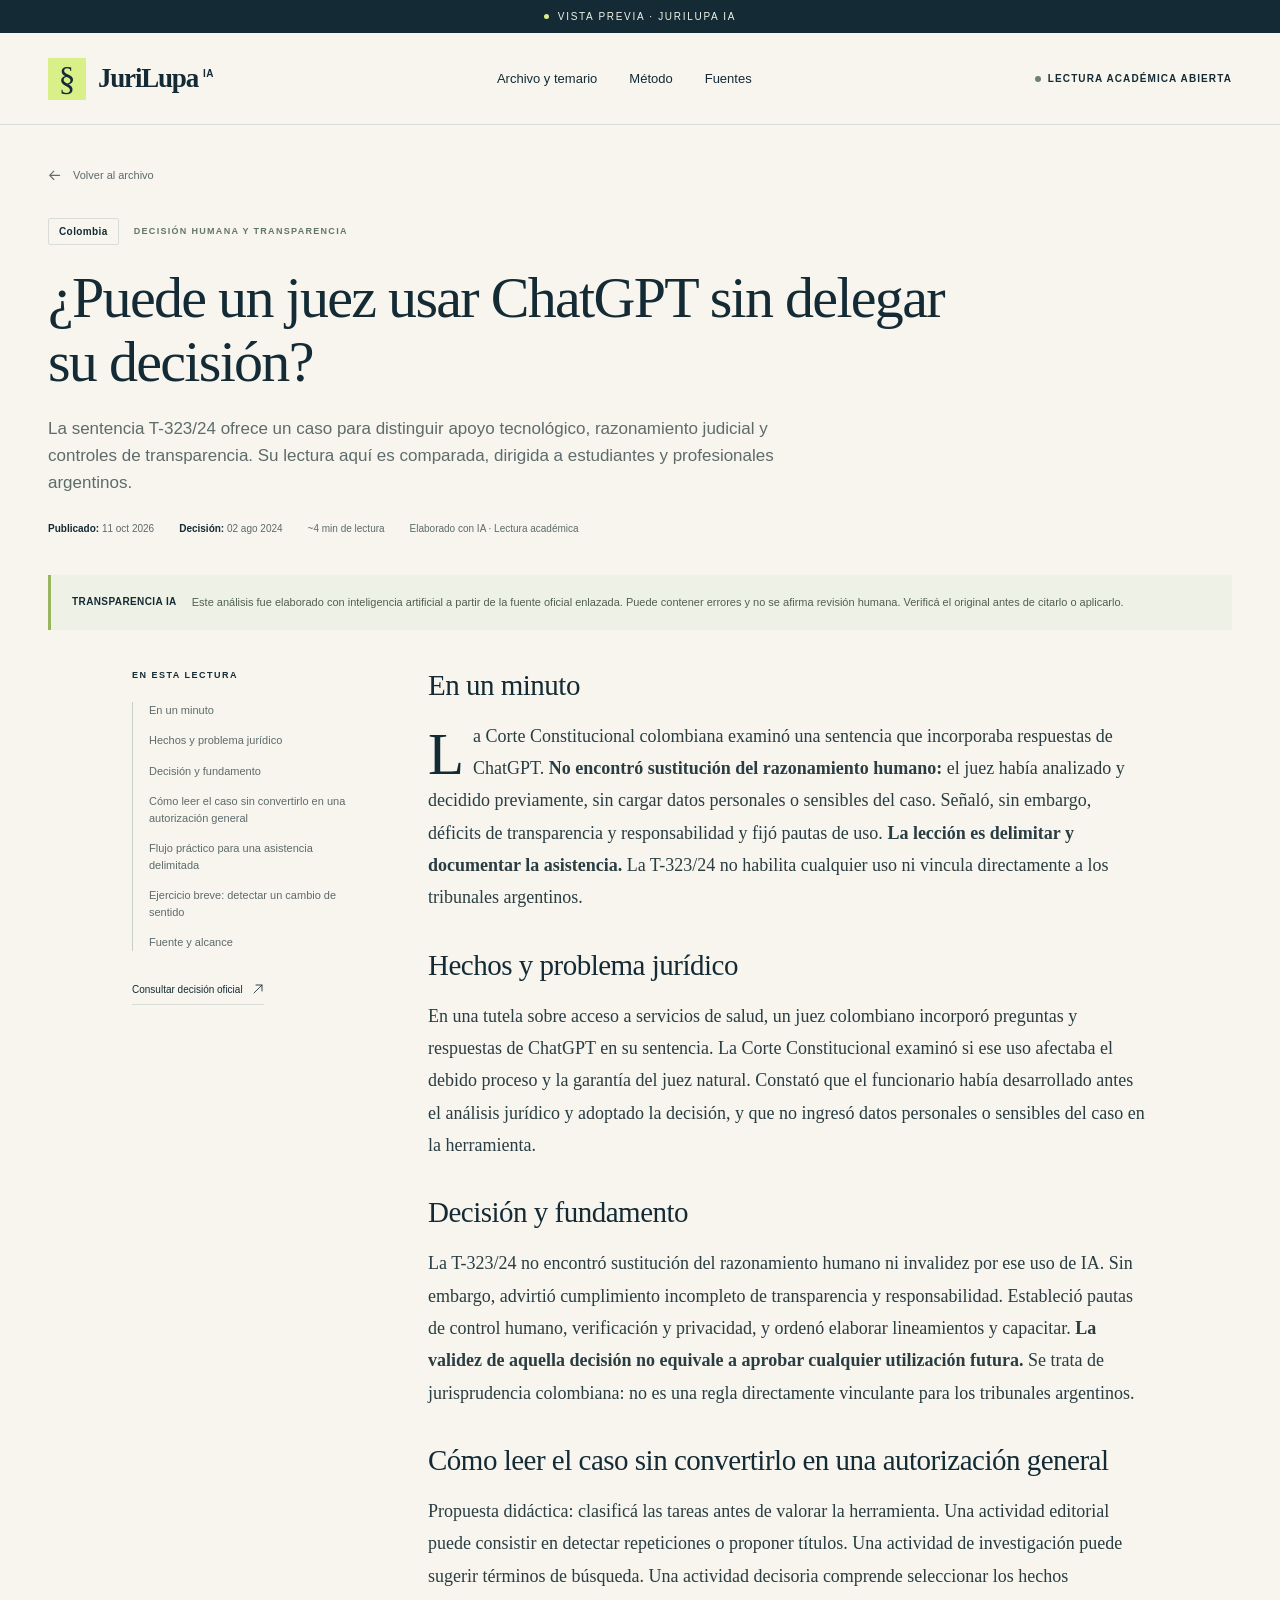
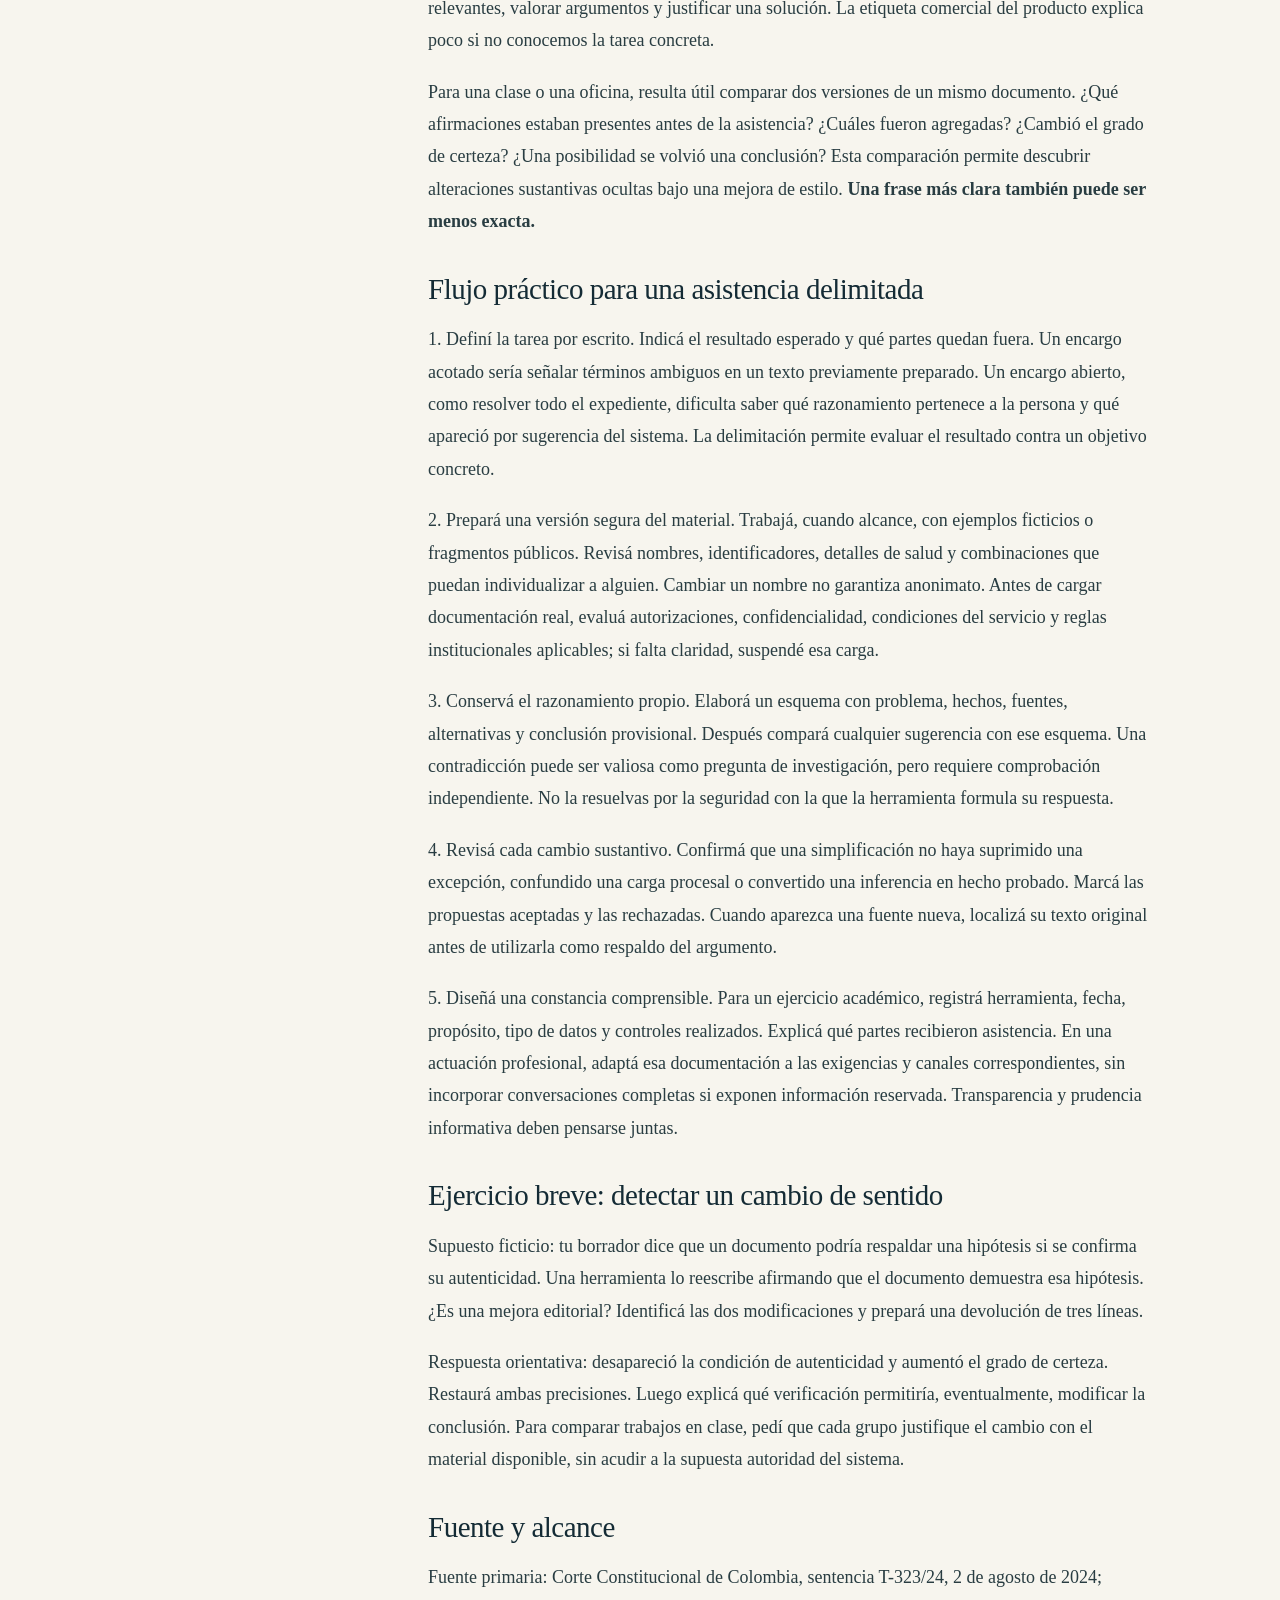
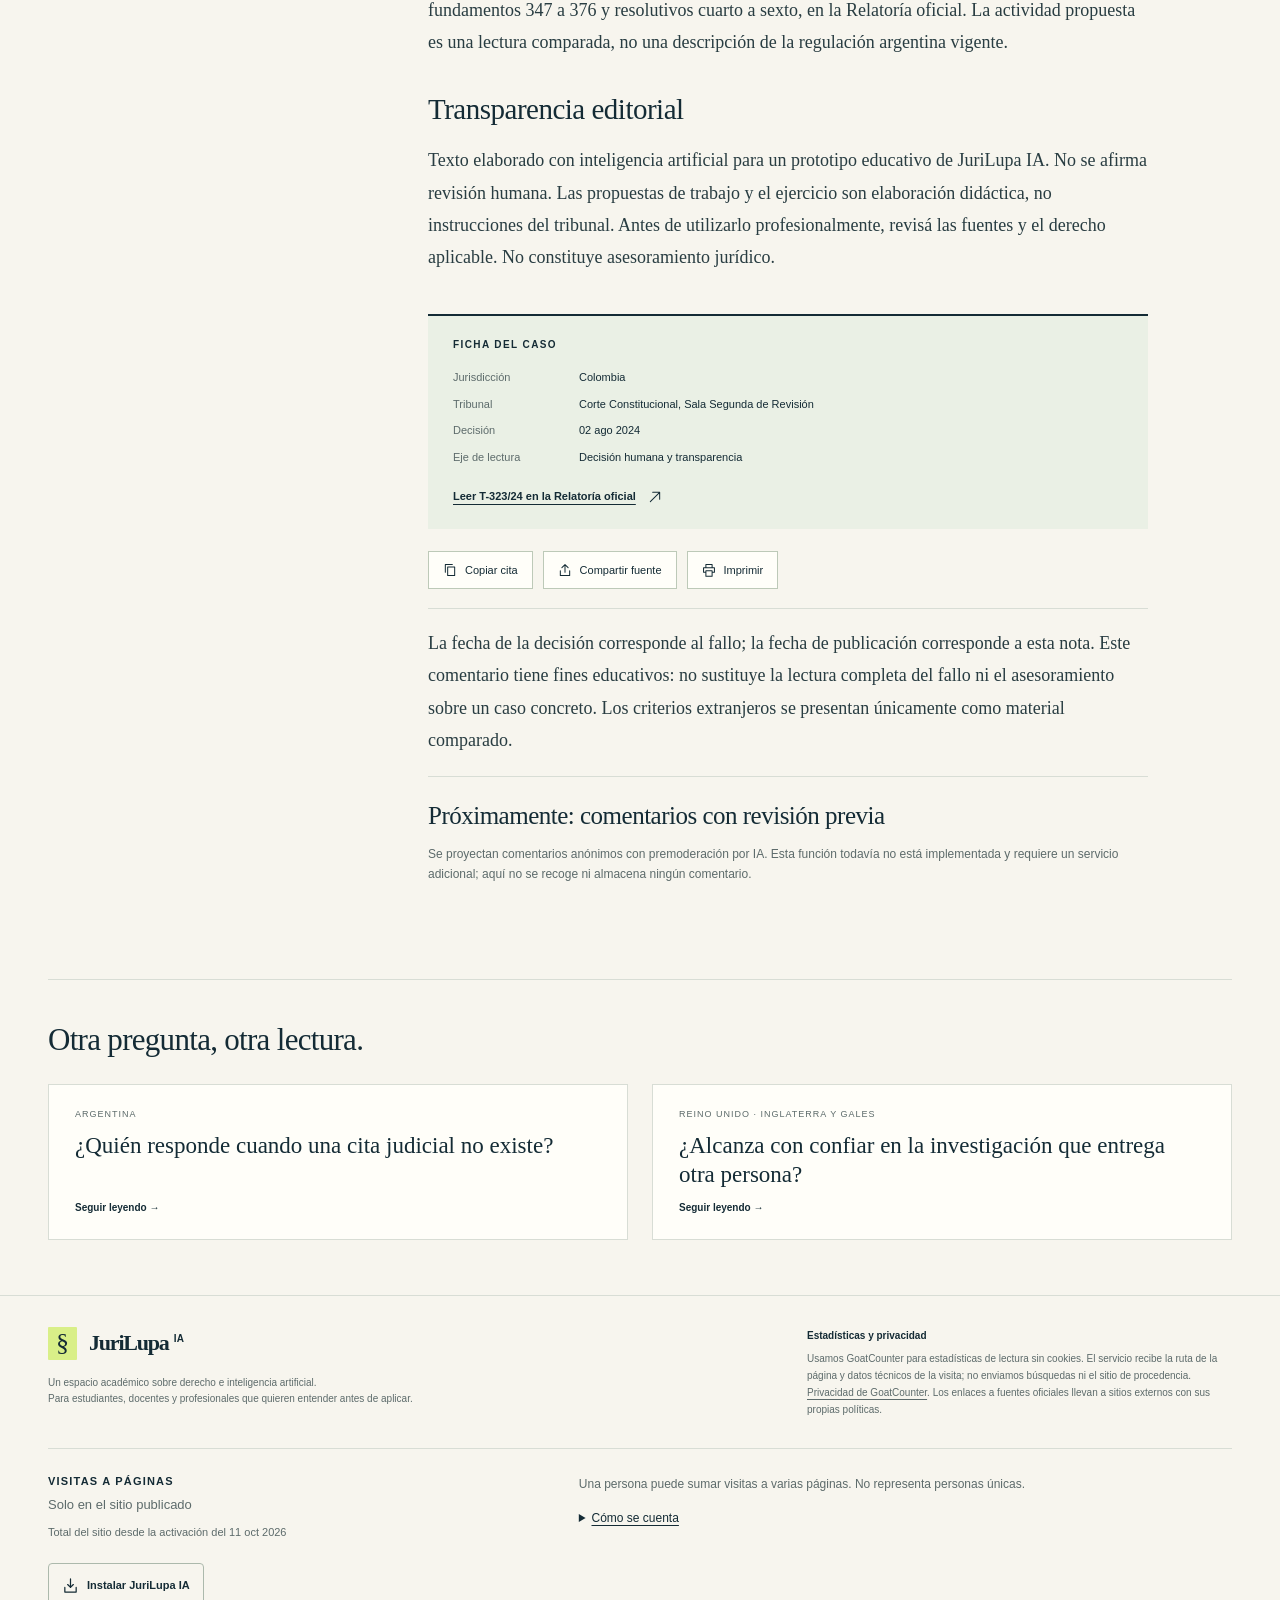
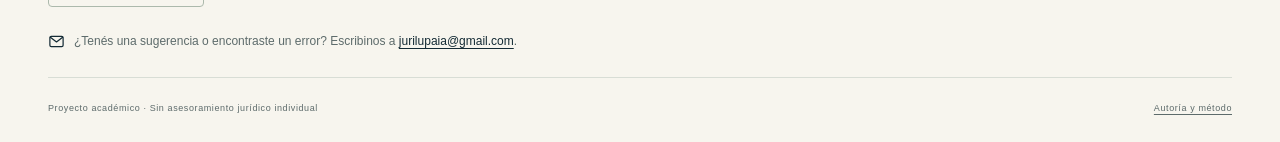
==== commit ef833feb: "Mejorar reintento y aviso discreto del contador" ====
--- a/articulos/chatgpt-razonamiento-judicial-t323.html
+++ b/articulos/chatgpt-razonamiento-judicial-t323.html
@@ -1 +1 @@
-<!doctype html><html lang="es-AR" data-mode="static" data-page-path="/jurilupa-ia/articulos/chatgpt-razonamiento-judicial-t323.html"><head><meta charset="utf-8"><meta name="viewport" content="width=device-width, initial-scale=1"><title>¿Puede un juez usar ChatGPT sin delegar su decisión? · JuriLupa IA</title><meta name="description" content="La sentencia T-323/24 ofrece un caso para distinguir apoyo tecnológico, razonamiento judicial y controles de transparencia. Su lectura aquí es comparada, dirigida a estudiantes y profesionales argentinos."><meta name="theme-color" content="#142b35"><meta name="color-scheme" content="only light"><meta name="referrer" content="no-referrer"><link rel="canonical" href="https://jurilupa-ia.github.io/jurilupa-ia/articulos/chatgpt-razonamiento-judicial-t323.html"><meta property="og:type" content="article"><meta property="og:title" content="¿Puede un juez usar ChatGPT sin delegar su decisión? · JuriLupa IA"><meta property="og:description" content="La sentencia T-323/24 ofrece un caso para distinguir apoyo tecnológico, razonamiento judicial y controles de transparencia. Su lectura aquí es comparada, dirigida a estudiantes y profesionales argentinos."><link rel="stylesheet" href="../assets/styles.css"><link rel="manifest" href="../manifest.webmanifest"><link rel="icon" href="../assets/app-icon.svg" type="image/svg+xml"><link rel="apple-touch-icon" href="../assets/apple-touch-icon.png"><meta name="apple-mobile-web-app-capable" content="yes"><meta name="mobile-web-app-capable" content="yes"><meta name="apple-mobile-web-app-title" content="JuriLupa IA"><script type="application/ld+json">{"@context": "https://schema.org", "@type": "Article", "headline": "¿Puede un juez usar ChatGPT sin delegar su decisión?", "datePublished": "2026-10-11", "description": "La sentencia T-323/24 ofrece un caso para distinguir apoyo tecnológico, razonamiento judicial y controles de transparencia. Su lectura aquí es comparada, dirigida a estudiantes y profesionales argentinos.", "inLanguage": "es-AR", "genre": "Análisis jurídico académico", "citation": "https://www.corteconstitucional.gov.co/relatoria/2024/T-323-24.htm", "keywords": ["Colombia", "Decisión humana y transparencia", "inteligencia artificial"]}</script></head><body><a class="skip-link" href="#contenido">Saltar al contenido</a><div class="preview-banner"><span class="preview-dot"></span>Vista previa · JuriLupa IA</div><header class="site-header"><div class="wrap header-inner"><a class="brand" href="../index.html" data-home="inicio" aria-label="JuriLupa IA, inicio"><span class="brand-mark" aria-hidden="true">§</span><span class="brand-name">JuriLupa<span>IA</span></span></a><nav class="main-nav" aria-label="Navegación principal"><a href="../index.html#archivo" data-home="archivo">Archivo y temario</a><a href="../index.html#metodo" data-home="metodo">Método</a><a class="desktop-nav" href="../index.html#fuentes" data-home="fuentes">Fuentes</a></nav><div class="nav-note"><i></i>Lectura académica abierta</div></div></header><main class="article-page" id="contenido"><div class="wrap"><div class="article-hero"><a class="back-link" href="../index.html#archivo" data-home="archivo"><svg viewBox="0 0 18 18" fill="none" stroke="currentColor" stroke-width="1.3" stroke-linecap="round" stroke-linejoin="round" aria-hidden="true"><path d="M4 8h12m-5-5 5 5-5 5"/></svg>Volver al archivo</a><div class="article-taxonomy"><span class="badge">Colombia</span><span class="case-topic">Decisión humana y transparencia</span></div><h1 tabindex="-1">¿Puede un juez usar ChatGPT sin delegar su decisión?</h1><p class="article-deck">La sentencia T-323/24 ofrece un caso para distinguir apoyo tecnológico, razonamiento judicial y controles de transparencia. Su lectura aquí es comparada, dirigida a estudiantes y profesionales argentinos.</p><div class="article-meta"><span><strong>Publicado:</strong> <time datetime="2026-10-11">11 oct 2026</time></span><span><strong>Decisión:</strong> <time datetime="2024-08-02">02 ago 2024</time></span><span>~4 min de lectura</span><span>Elaborado con IA · Lectura académica</span></div></div><aside class="ai-notice" aria-label="Aviso de autoría"><strong>TRANSPARENCIA IA</strong><p>Este análisis fue elaborado con inteligencia artificial a partir de la fuente oficial enlazada. Puede contener errores y no se afirma revisión humana. Verificá el original antes de citarlo o aplicarlo.</p></aside><div class="article-layout"><aside class="article-sidebar"><p class="sidebar-label">En esta lectura</p><nav class="toc" aria-label="Índice del análisis"><a href="#chatgpt-razonamiento-judicial-t323-0" data-scroll="chatgpt-razonamiento-judicial-t323-0">En un minuto</a><a href="#chatgpt-razonamiento-judicial-t323-1" data-scroll="chatgpt-razonamiento-judicial-t323-1">Hechos y problema jurídico</a><a href="#chatgpt-razonamiento-judicial-t323-2" data-scroll="chatgpt-razonamiento-judicial-t323-2">Decisión y fundamento</a><a href="#chatgpt-razonamiento-judicial-t323-3" data-scroll="chatgpt-razonamiento-judicial-t323-3">Cómo leer el caso sin convertirlo en una autorización general</a><a href="#chatgpt-razonamiento-judicial-t323-4" data-scroll="chatgpt-razonamiento-judicial-t323-4">Flujo práctico para una asistencia delimitada</a><a href="#chatgpt-razonamiento-judicial-t323-5" data-scroll="chatgpt-razonamiento-judicial-t323-5">Ejercicio breve: detectar un cambio de sentido</a><a href="#chatgpt-razonamiento-judicial-t323-6" data-scroll="chatgpt-razonamiento-judicial-t323-6">Fuente y alcance</a></nav><a class="sidebar-source" href="https://www.corteconstitucional.gov.co/relatoria/2024/T-323-24.htm" target="_blank" rel="noopener noreferrer">Consultar decisión oficial <svg viewBox="0 0 18 18" fill="none" stroke="currentColor" stroke-width="1.3" stroke-linecap="round" stroke-linejoin="round" aria-hidden="true"><path d="M6 3h9v9M15 3 3 15"/></svg></a></aside><div class="article-body"><section id="chatgpt-razonamiento-judicial-t323-0"><h2>En un minuto</h2><p>La Corte Constitucional colombiana examinó una sentencia que incorporaba respuestas de ChatGPT. <strong>No encontró sustitución del razonamiento humano:</strong> el juez había analizado y decidido previamente, sin cargar datos personales o sensibles del caso. Señaló, sin embargo, déficits de transparencia y responsabilidad y fijó pautas de uso. <strong>La lección es delimitar y documentar la asistencia.</strong> La T-323/24 no habilita cualquier uso ni vincula directamente a los tribunales argentinos.</p></section><section id="chatgpt-razonamiento-judicial-t323-1"><h2>Hechos y problema jurídico</h2><p>En una tutela sobre acceso a servicios de salud, un juez colombiano incorporó preguntas y respuestas de ChatGPT en su sentencia. La Corte Constitucional examinó si ese uso afectaba el debido proceso y la garantía del juez natural. Constató que el funcionario había desarrollado antes el análisis jurídico y adoptado la decisión, y que no ingresó datos personales o sensibles del caso en la herramienta.</p></section><section id="chatgpt-razonamiento-judicial-t323-2"><h2>Decisión y fundamento</h2><p>La T-323/24 no encontró sustitución del razonamiento humano ni invalidez por ese uso de IA. Sin embargo, advirtió cumplimiento incompleto de transparencia y responsabilidad. Estableció pautas de control humano, verificación y privacidad, y ordenó elaborar lineamientos y capacitar. <strong>La validez de aquella decisión no equivale a aprobar cualquier utilización futura.</strong> Se trata de jurisprudencia colombiana: no es una regla directamente vinculante para los tribunales argentinos.</p></section><section id="chatgpt-razonamiento-judicial-t323-3"><h2>Cómo leer el caso sin convertirlo en una autorización general</h2><p>Propuesta didáctica: clasificá las tareas antes de valorar la herramienta. Una actividad editorial puede consistir en detectar repeticiones o proponer títulos. Una actividad de investigación puede sugerir términos de búsqueda. Una actividad decisoria comprende seleccionar los hechos relevantes, valorar argumentos y justificar una solución. La etiqueta comercial del producto explica poco si no conocemos la tarea concreta.</p><p>Para una clase o una oficina, resulta útil comparar dos versiones de un mismo documento. ¿Qué afirmaciones estaban presentes antes de la asistencia? ¿Cuáles fueron agregadas? ¿Cambió el grado de certeza? ¿Una posibilidad se volvió una conclusión? Esta comparación permite descubrir alteraciones sustantivas ocultas bajo una mejora de estilo. <strong>Una frase más clara también puede ser menos exacta.</strong></p></section><section id="chatgpt-razonamiento-judicial-t323-4"><h2>Flujo práctico para una asistencia delimitada</h2><p>1. Definí la tarea por escrito. Indicá el resultado esperado y qué partes quedan fuera. Un encargo acotado sería señalar términos ambiguos en un texto previamente preparado. Un encargo abierto, como resolver todo el expediente, dificulta saber qué razonamiento pertenece a la persona y qué apareció por sugerencia del sistema. La delimitación permite evaluar el resultado contra un objetivo concreto.</p><p>2. Prepará una versión segura del material. Trabajá, cuando alcance, con ejemplos ficticios o fragmentos públicos. Revisá nombres, identificadores, detalles de salud y combinaciones que puedan individualizar a alguien. Cambiar un nombre no garantiza anonimato. Antes de cargar documentación real, evaluá autorizaciones, confidencialidad, condiciones del servicio y reglas institucionales aplicables; si falta claridad, suspendé esa carga.</p><p>3. Conservá el razonamiento propio. Elaborá un esquema con problema, hechos, fuentes, alternativas y conclusión provisional. Después compará cualquier sugerencia con ese esquema. Una contradicción puede ser valiosa como pregunta de investigación, pero requiere comprobación independiente. No la resuelvas por la seguridad con la que la herramienta formula su respuesta.</p><p>4. Revisá cada cambio sustantivo. Confirmá que una simplificación no haya suprimido una excepción, confundido una carga procesal o convertido una inferencia en hecho probado. Marcá las propuestas aceptadas y las rechazadas. Cuando aparezca una fuente nueva, localizá su texto original antes de utilizarla como respaldo del argumento.</p><p>5. Diseñá una constancia comprensible. Para un ejercicio académico, registrá herramienta, fecha, propósito, tipo de datos y controles realizados. Explicá qué partes recibieron asistencia. En una actuación profesional, adaptá esa documentación a las exigencias y canales correspondientes, sin incorporar conversaciones completas si exponen información reservada. Transparencia y prudencia informativa deben pensarse juntas.</p></section><section id="chatgpt-razonamiento-judicial-t323-5"><h2>Ejercicio breve: detectar un cambio de sentido</h2><p>Supuesto ficticio: tu borrador dice que un documento podría respaldar una hipótesis si se confirma su autenticidad. Una herramienta lo reescribe afirmando que el documento demuestra esa hipótesis. ¿Es una mejora editorial? Identificá las dos modificaciones y prepará una devolución de tres líneas.</p><p>Respuesta orientativa: desapareció la condición de autenticidad y aumentó el grado de certeza. Restaurá ambas precisiones. Luego explicá qué verificación permitiría, eventualmente, modificar la conclusión. Para comparar trabajos en clase, pedí que cada grupo justifique el cambio con el material disponible, sin acudir a la supuesta autoridad del sistema.</p></section><section id="chatgpt-razonamiento-judicial-t323-6"><h2>Fuente y alcance</h2><p>Fuente primaria: Corte Constitucional de Colombia, sentencia T-323/24, 2 de agosto de 2024; fundamentos 347 a 376 y resolutivos cuarto a sexto, en la Relatoría oficial. La actividad propuesta es una lectura comparada, no una descripción de la regulación argentina vigente.</p></section><section id="chatgpt-razonamiento-judicial-t323-7"><h2>Transparencia editorial</h2><p>Texto elaborado con inteligencia artificial para un prototipo educativo de JuriLupa IA. No se afirma revisión humana. Las propuestas de trabajo y el ejercicio son elaboración didáctica, no instrucciones del tribunal. Antes de utilizarlo profesionalmente, revisá las fuentes y el derecho aplicable. No constituye asesoramiento jurídico.</p></section><aside class="case-details"><h2>Ficha del caso</h2><dl><dt>Jurisdicción</dt><dd>Colombia</dd><dt>Tribunal</dt><dd>Corte Constitucional, Sala Segunda de Revisión</dd><dt>Decisión</dt><dd>02 ago 2024</dd><dt>Eje de lectura</dt><dd>Decisión humana y transparencia</dd></dl><a class="official-link" href="https://www.corteconstitucional.gov.co/relatoria/2024/T-323-24.htm" target="_blank" rel="noopener noreferrer">Leer T-323/24 en la Relatoría oficial <svg viewBox="0 0 18 18" fill="none" stroke="currentColor" stroke-width="1.3" stroke-linecap="round" stroke-linejoin="round" aria-hidden="true"><path d="M6 3h9v9M15 3 3 15"/></svg></a></aside><div class="article-actions"><button class="copy-citation" type="button" data-citation="JuriLupa IA, «¿Puede un juez usar ChatGPT sin delegar su decisión?», comentario educativo sobre Corte Constitucional de Colombia, T-323/24, 02/08/2024."><svg viewBox="0 0 18 18" fill="none" stroke="currentColor" stroke-width="1.3" stroke-linecap="round" stroke-linejoin="round" aria-hidden="true"><path d="M6 5h9v11H6zM3 12V2h9"/></svg>Copiar cita</button><button class="share-source" type="button" data-source="https://www.corteconstitucional.gov.co/relatoria/2024/T-323-24.htm" data-title="¿Puede un juez usar ChatGPT sin delegar su decisión?"><svg viewBox="0 0 18 18" fill="none" stroke="currentColor" stroke-width="1.3" stroke-linecap="round" stroke-linejoin="round" aria-hidden="true"><path d="M9 12V2M5 6l4-4 4 4M3 10v6h12v-6"/></svg>Compartir fuente</button><button class="print-article" type="button"><svg viewBox="0 0 18 18" fill="none" stroke="currentColor" stroke-width="1.3" stroke-linecap="round" stroke-linejoin="round" aria-hidden="true"><path d="M5 6V2h8v4M5 12H2V6h14v6h-3M5 10h8v7H5z"/></svg>Imprimir</button></div><div class="citation-fallback" hidden><label for="citation-chatgpt-razonamiento-judicial-t323">Seleccioná y copiá el texto.</label><textarea id="citation-chatgpt-razonamiento-judicial-t323" readonly></textarea></div><p class="comparative-note">La fecha de la decisión corresponde al fallo; la fecha de publicación corresponde a esta nota. Este comentario tiene fines educativos: no sustituye la lectura completa del fallo ni el asesoramiento sobre un caso concreto. Los criterios extranjeros se presentan únicamente como material comparado.</p><section class="article-comments"><h2>Próximamente: comentarios con revisión previa</h2><p>Se proyectan comentarios anónimos con premoderación por IA. Esta función todavía no está implementada y requiere un servicio adicional; aquí no se recoge ni almacena ningún comentario.</p></section></div></div><section class="related" aria-labelledby="related-chatgpt-razonamiento-judicial-t323"><h2 id="related-chatgpt-razonamiento-judicial-t323">Otra pregunta, otra lectura.</h2><div class="related-grid"><a class="related-link" href="../articulos/citas-inexistentes-general-roca.html" data-article="citas-inexistentes-general-roca"><small>Argentina</small><span>¿Quién responde cuando una cita judicial no existe?</span><span class="read-more">Seguir leyendo →</span></a><a class="related-link" href="../articulos/supervision-profesional-ayinde-al-haroun.html" data-article="supervision-profesional-ayinde-al-haroun"><small>Reino Unido · Inglaterra y Gales</small><span>¿Alcanza con confiar en la investigación que entrega otra persona?</span><span class="read-more">Seguir leyendo →</span></a></div></section></div></main><footer class="site-footer"><div class="wrap"><div class="footer-top"><div><a class="brand" href="../index.html" data-home="inicio" aria-label="JuriLupa IA, inicio"><span class="brand-mark" aria-hidden="true">§</span><span class="brand-name">JuriLupa<span>IA</span></span></a><p class="footer-description">Un espacio académico sobre derecho e inteligencia artificial.<br>Para estudiantes, docentes y profesionales que quieren entender antes de aplicar.</p></div><p class="privacy" id="privacidad"><strong>Estadísticas y privacidad</strong>Usamos GoatCounter para estadísticas de lectura sin cookies. El servicio recibe la ruta de la página y datos técnicos de la visita; no enviamos búsquedas ni el sitio de procedencia. <a href="https://www.goatcounter.com/help/privacy" target="_blank" rel="noopener noreferrer">Privacidad de GoatCounter</a>. Los enlaces a fuentes oficiales llevan a sitios externos con sus propias políticas.</p></div><section class="visit-counter" aria-labelledby="visit-counter-label"><div class="visit-counter-heading"><span class="visit-counter-label" id="visit-counter-label">Visitas a páginas</span><span class="visit-counter-value" id="visit-count" role="status" aria-live="polite" aria-atomic="true" aria-describedby="visit-counter-label">No disponible</span><span class="visit-counter-since">Total del sitio desde la activación del <time datetime="2026-10-11">11 oct 2026</time></span></div><div class="visit-counter-explanation"><p>Una persona puede sumar visitas a varias páginas. No representa personas únicas.</p><details><summary>Cómo se cuenta</summary><p>Con la configuración predeterminada de sesiones, GoatCounter agrupa las visitas repetidas a una misma página durante hasta 8 horas. El total puede tardar hasta 4 horas en actualizarse. No incluye tráfico anterior a la activación ni todas las visitas: los bloqueadores, JavaScript desactivado y las direcciones con parámetros pueden impedir el registro. Si el contador no responde, mostramos «No disponible».</p></details></div></section><div class="footer-install"><button class="install-button" type="button" data-install-control aria-controls="install-dialog" aria-haspopup="dialog" hidden><svg viewBox="0 0 18 18" fill="none" stroke="currentColor" stroke-width="1.3" stroke-linecap="round" stroke-linejoin="round" aria-hidden="true"><path d="M9 2v9m-3-3 3 3 3-3M3 11v5h12v-5"/></svg><span>Instalar JuriLupa IA</span></button></div><p class="footer-contact"><svg viewBox="0 0 18 18" fill="none" stroke="currentColor" stroke-width="1.3" stroke-linecap="round" stroke-linejoin="round" aria-hidden="true"><rect x="2" y="3.5" width="14" height="11" rx="1.5"/><path d="m2.5 4.5 6.5 5 6.5-5"/></svg><span>¿Tenés una sugerencia o encontraste un error? Escribinos a <a href="mailto:jurilupaia@gmail.com">jurilupaia@gmail.com</a>.</span></p><div class="footer-bottom"><span>Proyecto académico · Sin asesoramiento jurídico individual</span><a href="../index.html#metodo" data-home="metodo">Autoría y método</a></div></div></footer><dialog class="install-dialog" id="install-dialog" aria-labelledby="install-title" aria-describedby="install-description" closedby="any"><div class="install-panel"><button class="install-close" type="button" aria-label="Cerrar instrucciones de instalación" autofocus>×</button><img class="install-app-icon" src="../assets/app-icon.svg" width="56" height="56" alt=""><p class="install-eyebrow">Siempre a mano</p><h2 id="install-title">JuriLupa IA, en tu inicio.</h2><p id="install-description">Agregá el sitio a tu pantalla de inicio. Necesitás conexión a internet para consultar las notas y sus fuentes.</p><p class="install-status" id="install-status" role="status" aria-live="polite" hidden></p><button class="install-native" id="install-native" type="button" hidden>Continuar con el navegador <svg viewBox="0 0 18 18" fill="none" stroke="currentColor" stroke-width="1.3" stroke-linecap="round" stroke-linejoin="round" aria-hidden="true"><path d="M4 8h12m-5-5 5 5-5 5"/></svg></button><p class="install-inapp-note">Si abriste el enlace dentro de otra app, usá su menú para abrirlo en tu navegador habitual. Si esa opción no aparece, copiá la dirección y abrila en Safari o Chrome.</p><div class="install-guides"><details data-install-guide="ios"><summary>iPhone o iPad · Safari</summary><ol><li>Abrí la portada de JuriLupa IA en Safari.</li><li>Tocá Compartir, directamente o dentro del menú de la página.</li><li>Elegí «Añadir a pantalla de inicio» o «Agregar a inicio». Si aparece «Abrir como app web», dejalo activado y confirmá con «Añadir» o «Agregar».</li></ol></details><details data-install-guide="android"><summary>Android · Chrome</summary><ol><li>Abrí la portada en Chrome y tocá el menú de tres puntos.</li><li>Elegí «Instalar y crear acceso directo» y luego «Instalar», si está disponible. En otras versiones puede aparecer «Añadir a pantalla de inicio».</li><li>Seguí la confirmación del navegador. Si solo ofrece crear un acceso directo, este abrirá el sitio en el navegador.</li></ol></details><details data-install-guide="samsung"><summary>Samsung Internet</summary><p>En el menú del navegador, buscá la opción para añadir la página a la pantalla de inicio. Según la versión, puede aparecer dentro de «Añadir página a» o como un símbolo + en la barra de direcciones. Confirmá los pasos que te muestre.</p></details><details data-install-guide="desktop"><summary>Computadora u otro navegador</summary><p>Buscá «Instalar» en la barra de direcciones o en el menú del navegador. Si no ofrece esa opción, podés guardar el sitio en tus favoritos.</p></details></div><p class="install-footnote">Las opciones y los nombres varían según el navegador y su versión. La instalación se confirma en el navegador.</p></div></dialog><div class="reading-progress" id="reading-progress" aria-hidden="true"></div><div class="toast" id="toast" role="status" aria-live="polite" hidden></div><script src="../assets/site.js" defer></script><script src="../assets/install.js" defer></script></body></html>+<!doctype html><html lang="es-AR" data-mode="static" data-page-path="/jurilupa-ia/articulos/chatgpt-razonamiento-judicial-t323.html"><head><meta charset="utf-8"><meta name="viewport" content="width=device-width, initial-scale=1"><title>¿Puede un juez usar ChatGPT sin delegar su decisión? · JuriLupa IA</title><meta name="description" content="La sentencia T-323/24 ofrece un caso para distinguir apoyo tecnológico, razonamiento judicial y controles de transparencia. Su lectura aquí es comparada, dirigida a estudiantes y profesionales argentinos."><meta name="theme-color" content="#142b35"><meta name="color-scheme" content="only light"><meta name="referrer" content="no-referrer"><link rel="canonical" href="https://jurilupa-ia.github.io/jurilupa-ia/articulos/chatgpt-razonamiento-judicial-t323.html"><meta property="og:type" content="article"><meta property="og:title" content="¿Puede un juez usar ChatGPT sin delegar su decisión? · JuriLupa IA"><meta property="og:description" content="La sentencia T-323/24 ofrece un caso para distinguir apoyo tecnológico, razonamiento judicial y controles de transparencia. Su lectura aquí es comparada, dirigida a estudiantes y profesionales argentinos."><link rel="stylesheet" href="../assets/styles.css"><link rel="manifest" href="../manifest.webmanifest"><link rel="icon" href="../assets/app-icon.svg" type="image/svg+xml"><link rel="apple-touch-icon" href="../assets/apple-touch-icon.png"><meta name="apple-mobile-web-app-capable" content="yes"><meta name="mobile-web-app-capable" content="yes"><meta name="apple-mobile-web-app-title" content="JuriLupa IA"><script type="application/ld+json">{"@context": "https://schema.org", "@type": "Article", "headline": "¿Puede un juez usar ChatGPT sin delegar su decisión?", "datePublished": "2026-10-11", "description": "La sentencia T-323/24 ofrece un caso para distinguir apoyo tecnológico, razonamiento judicial y controles de transparencia. Su lectura aquí es comparada, dirigida a estudiantes y profesionales argentinos.", "inLanguage": "es-AR", "genre": "Análisis jurídico académico", "citation": "https://www.corteconstitucional.gov.co/relatoria/2024/T-323-24.htm", "keywords": ["Colombia", "Decisión humana y transparencia", "inteligencia artificial"]}</script></head><body><a class="skip-link" href="#contenido">Saltar al contenido</a><div class="preview-banner"><span class="preview-dot"></span>Vista previa · JuriLupa IA</div><header class="site-header"><div class="wrap header-inner"><a class="brand" href="../index.html" data-home="inicio" aria-label="JuriLupa IA, inicio"><span class="brand-mark" aria-hidden="true">§</span><span class="brand-name">JuriLupa<span>IA</span></span></a><nav class="main-nav" aria-label="Navegación principal"><a href="../index.html#archivo" data-home="archivo">Archivo y temario</a><a href="../index.html#metodo" data-home="metodo">Método</a><a class="desktop-nav" href="../index.html#fuentes" data-home="fuentes">Fuentes</a></nav><div class="nav-note"><i></i>Lectura académica abierta</div></div></header><main class="article-page" id="contenido"><div class="wrap"><div class="article-hero"><a class="back-link" href="../index.html#archivo" data-home="archivo"><svg viewBox="0 0 18 18" fill="none" stroke="currentColor" stroke-width="1.3" stroke-linecap="round" stroke-linejoin="round" aria-hidden="true"><path d="M4 8h12m-5-5 5 5-5 5"/></svg>Volver al archivo</a><div class="article-taxonomy"><span class="badge">Colombia</span><span class="case-topic">Decisión humana y transparencia</span></div><h1 tabindex="-1">¿Puede un juez usar ChatGPT sin delegar su decisión?</h1><p class="article-deck">La sentencia T-323/24 ofrece un caso para distinguir apoyo tecnológico, razonamiento judicial y controles de transparencia. Su lectura aquí es comparada, dirigida a estudiantes y profesionales argentinos.</p><div class="article-meta"><span><strong>Publicado:</strong> <time datetime="2026-10-11">11 oct 2026</time></span><span><strong>Decisión:</strong> <time datetime="2024-08-02">02 ago 2024</time></span><span>~4 min de lectura</span><span>Elaborado con IA · Lectura académica</span></div></div><aside class="ai-notice" aria-label="Aviso de autoría"><strong>TRANSPARENCIA IA</strong><p>Este análisis fue elaborado con inteligencia artificial a partir de la fuente oficial enlazada. Puede contener errores y no se afirma revisión humana. Verificá el original antes de citarlo o aplicarlo.</p></aside><div class="article-layout"><aside class="article-sidebar"><p class="sidebar-label">En esta lectura</p><nav class="toc" aria-label="Índice del análisis"><a href="#chatgpt-razonamiento-judicial-t323-0" data-scroll="chatgpt-razonamiento-judicial-t323-0">En un minuto</a><a href="#chatgpt-razonamiento-judicial-t323-1" data-scroll="chatgpt-razonamiento-judicial-t323-1">Hechos y problema jurídico</a><a href="#chatgpt-razonamiento-judicial-t323-2" data-scroll="chatgpt-razonamiento-judicial-t323-2">Decisión y fundamento</a><a href="#chatgpt-razonamiento-judicial-t323-3" data-scroll="chatgpt-razonamiento-judicial-t323-3">Cómo leer el caso sin convertirlo en una autorización general</a><a href="#chatgpt-razonamiento-judicial-t323-4" data-scroll="chatgpt-razonamiento-judicial-t323-4">Flujo práctico para una asistencia delimitada</a><a href="#chatgpt-razonamiento-judicial-t323-5" data-scroll="chatgpt-razonamiento-judicial-t323-5">Ejercicio breve: detectar un cambio de sentido</a><a href="#chatgpt-razonamiento-judicial-t323-6" data-scroll="chatgpt-razonamiento-judicial-t323-6">Fuente y alcance</a></nav><a class="sidebar-source" href="https://www.corteconstitucional.gov.co/relatoria/2024/T-323-24.htm" target="_blank" rel="noopener noreferrer">Consultar decisión oficial <svg viewBox="0 0 18 18" fill="none" stroke="currentColor" stroke-width="1.3" stroke-linecap="round" stroke-linejoin="round" aria-hidden="true"><path d="M6 3h9v9M15 3 3 15"/></svg></a></aside><div class="article-body"><section id="chatgpt-razonamiento-judicial-t323-0"><h2>En un minuto</h2><p>La Corte Constitucional colombiana examinó una sentencia que incorporaba respuestas de ChatGPT. <strong>No encontró sustitución del razonamiento humano:</strong> el juez había analizado y decidido previamente, sin cargar datos personales o sensibles del caso. Señaló, sin embargo, déficits de transparencia y responsabilidad y fijó pautas de uso. <strong>La lección es delimitar y documentar la asistencia.</strong> La T-323/24 no habilita cualquier uso ni vincula directamente a los tribunales argentinos.</p></section><section id="chatgpt-razonamiento-judicial-t323-1"><h2>Hechos y problema jurídico</h2><p>En una tutela sobre acceso a servicios de salud, un juez colombiano incorporó preguntas y respuestas de ChatGPT en su sentencia. La Corte Constitucional examinó si ese uso afectaba el debido proceso y la garantía del juez natural. Constató que el funcionario había desarrollado antes el análisis jurídico y adoptado la decisión, y que no ingresó datos personales o sensibles del caso en la herramienta.</p></section><section id="chatgpt-razonamiento-judicial-t323-2"><h2>Decisión y fundamento</h2><p>La T-323/24 no encontró sustitución del razonamiento humano ni invalidez por ese uso de IA. Sin embargo, advirtió cumplimiento incompleto de transparencia y responsabilidad. Estableció pautas de control humano, verificación y privacidad, y ordenó elaborar lineamientos y capacitar. <strong>La validez de aquella decisión no equivale a aprobar cualquier utilización futura.</strong> Se trata de jurisprudencia colombiana: no es una regla directamente vinculante para los tribunales argentinos.</p></section><section id="chatgpt-razonamiento-judicial-t323-3"><h2>Cómo leer el caso sin convertirlo en una autorización general</h2><p>Propuesta didáctica: clasificá las tareas antes de valorar la herramienta. Una actividad editorial puede consistir en detectar repeticiones o proponer títulos. Una actividad de investigación puede sugerir términos de búsqueda. Una actividad decisoria comprende seleccionar los hechos relevantes, valorar argumentos y justificar una solución. La etiqueta comercial del producto explica poco si no conocemos la tarea concreta.</p><p>Para una clase o una oficina, resulta útil comparar dos versiones de un mismo documento. ¿Qué afirmaciones estaban presentes antes de la asistencia? ¿Cuáles fueron agregadas? ¿Cambió el grado de certeza? ¿Una posibilidad se volvió una conclusión? Esta comparación permite descubrir alteraciones sustantivas ocultas bajo una mejora de estilo. <strong>Una frase más clara también puede ser menos exacta.</strong></p></section><section id="chatgpt-razonamiento-judicial-t323-4"><h2>Flujo práctico para una asistencia delimitada</h2><p>1. Definí la tarea por escrito. Indicá el resultado esperado y qué partes quedan fuera. Un encargo acotado sería señalar términos ambiguos en un texto previamente preparado. Un encargo abierto, como resolver todo el expediente, dificulta saber qué razonamiento pertenece a la persona y qué apareció por sugerencia del sistema. La delimitación permite evaluar el resultado contra un objetivo concreto.</p><p>2. Prepará una versión segura del material. Trabajá, cuando alcance, con ejemplos ficticios o fragmentos públicos. Revisá nombres, identificadores, detalles de salud y combinaciones que puedan individualizar a alguien. Cambiar un nombre no garantiza anonimato. Antes de cargar documentación real, evaluá autorizaciones, confidencialidad, condiciones del servicio y reglas institucionales aplicables; si falta claridad, suspendé esa carga.</p><p>3. Conservá el razonamiento propio. Elaborá un esquema con problema, hechos, fuentes, alternativas y conclusión provisional. Después compará cualquier sugerencia con ese esquema. Una contradicción puede ser valiosa como pregunta de investigación, pero requiere comprobación independiente. No la resuelvas por la seguridad con la que la herramienta formula su respuesta.</p><p>4. Revisá cada cambio sustantivo. Confirmá que una simplificación no haya suprimido una excepción, confundido una carga procesal o convertido una inferencia en hecho probado. Marcá las propuestas aceptadas y las rechazadas. Cuando aparezca una fuente nueva, localizá su texto original antes de utilizarla como respaldo del argumento.</p><p>5. Diseñá una constancia comprensible. Para un ejercicio académico, registrá herramienta, fecha, propósito, tipo de datos y controles realizados. Explicá qué partes recibieron asistencia. En una actuación profesional, adaptá esa documentación a las exigencias y canales correspondientes, sin incorporar conversaciones completas si exponen información reservada. Transparencia y prudencia informativa deben pensarse juntas.</p></section><section id="chatgpt-razonamiento-judicial-t323-5"><h2>Ejercicio breve: detectar un cambio de sentido</h2><p>Supuesto ficticio: tu borrador dice que un documento podría respaldar una hipótesis si se confirma su autenticidad. Una herramienta lo reescribe afirmando que el documento demuestra esa hipótesis. ¿Es una mejora editorial? Identificá las dos modificaciones y prepará una devolución de tres líneas.</p><p>Respuesta orientativa: desapareció la condición de autenticidad y aumentó el grado de certeza. Restaurá ambas precisiones. Luego explicá qué verificación permitiría, eventualmente, modificar la conclusión. Para comparar trabajos en clase, pedí que cada grupo justifique el cambio con el material disponible, sin acudir a la supuesta autoridad del sistema.</p></section><section id="chatgpt-razonamiento-judicial-t323-6"><h2>Fuente y alcance</h2><p>Fuente primaria: Corte Constitucional de Colombia, sentencia T-323/24, 2 de agosto de 2024; fundamentos 347 a 376 y resolutivos cuarto a sexto, en la Relatoría oficial. La actividad propuesta es una lectura comparada, no una descripción de la regulación argentina vigente.</p></section><section id="chatgpt-razonamiento-judicial-t323-7"><h2>Transparencia editorial</h2><p>Texto elaborado con inteligencia artificial para un prototipo educativo de JuriLupa IA. No se afirma revisión humana. Las propuestas de trabajo y el ejercicio son elaboración didáctica, no instrucciones del tribunal. Antes de utilizarlo profesionalmente, revisá las fuentes y el derecho aplicable. No constituye asesoramiento jurídico.</p></section><aside class="case-details"><h2>Ficha del caso</h2><dl><dt>Jurisdicción</dt><dd>Colombia</dd><dt>Tribunal</dt><dd>Corte Constitucional, Sala Segunda de Revisión</dd><dt>Decisión</dt><dd>02 ago 2024</dd><dt>Eje de lectura</dt><dd>Decisión humana y transparencia</dd></dl><a class="official-link" href="https://www.corteconstitucional.gov.co/relatoria/2024/T-323-24.htm" target="_blank" rel="noopener noreferrer">Leer T-323/24 en la Relatoría oficial <svg viewBox="0 0 18 18" fill="none" stroke="currentColor" stroke-width="1.3" stroke-linecap="round" stroke-linejoin="round" aria-hidden="true"><path d="M6 3h9v9M15 3 3 15"/></svg></a></aside><div class="article-actions"><button class="copy-citation" type="button" data-citation="JuriLupa IA, «¿Puede un juez usar ChatGPT sin delegar su decisión?», comentario educativo sobre Corte Constitucional de Colombia, T-323/24, 02/08/2024."><svg viewBox="0 0 18 18" fill="none" stroke="currentColor" stroke-width="1.3" stroke-linecap="round" stroke-linejoin="round" aria-hidden="true"><path d="M6 5h9v11H6zM3 12V2h9"/></svg>Copiar cita</button><button class="share-source" type="button" data-source="https://www.corteconstitucional.gov.co/relatoria/2024/T-323-24.htm" data-title="¿Puede un juez usar ChatGPT sin delegar su decisión?"><svg viewBox="0 0 18 18" fill="none" stroke="currentColor" stroke-width="1.3" stroke-linecap="round" stroke-linejoin="round" aria-hidden="true"><path d="M9 12V2M5 6l4-4 4 4M3 10v6h12v-6"/></svg>Compartir fuente</button><button class="print-article" type="button"><svg viewBox="0 0 18 18" fill="none" stroke="currentColor" stroke-width="1.3" stroke-linecap="round" stroke-linejoin="round" aria-hidden="true"><path d="M5 6V2h8v4M5 12H2V6h14v6h-3M5 10h8v7H5z"/></svg>Imprimir</button></div><div class="citation-fallback" hidden><label for="citation-chatgpt-razonamiento-judicial-t323">Seleccioná y copiá el texto.</label><textarea id="citation-chatgpt-razonamiento-judicial-t323" readonly></textarea></div><p class="comparative-note">La fecha de la decisión corresponde al fallo; la fecha de publicación corresponde a esta nota. Este comentario tiene fines educativos: no sustituye la lectura completa del fallo ni el asesoramiento sobre un caso concreto. Los criterios extranjeros se presentan únicamente como material comparado.</p><section class="article-comments"><h2>Próximamente: comentarios con revisión previa</h2><p>Se proyectan comentarios anónimos con premoderación por IA. Esta función todavía no está implementada y requiere un servicio adicional; aquí no se recoge ni almacena ningún comentario.</p></section></div></div><section class="related" aria-labelledby="related-chatgpt-razonamiento-judicial-t323"><h2 id="related-chatgpt-razonamiento-judicial-t323">Otra pregunta, otra lectura.</h2><div class="related-grid"><a class="related-link" href="../articulos/citas-inexistentes-general-roca.html" data-article="citas-inexistentes-general-roca"><small>Argentina</small><span>¿Quién responde cuando una cita judicial no existe?</span><span class="read-more">Seguir leyendo →</span></a><a class="related-link" href="../articulos/supervision-profesional-ayinde-al-haroun.html" data-article="supervision-profesional-ayinde-al-haroun"><small>Reino Unido · Inglaterra y Gales</small><span>¿Alcanza con confiar en la investigación que entrega otra persona?</span><span class="read-more">Seguir leyendo →</span></a></div></section></div></main><footer class="site-footer"><div class="wrap"><div class="footer-top"><div><a class="brand" href="../index.html" data-home="inicio" aria-label="JuriLupa IA, inicio"><span class="brand-mark" aria-hidden="true">§</span><span class="brand-name">JuriLupa<span>IA</span></span></a><p class="footer-description">Un espacio académico sobre derecho e inteligencia artificial.<br>Para estudiantes, docentes y profesionales que quieren entender antes de aplicar.</p></div><p class="privacy" id="privacidad"><strong>Estadísticas y privacidad</strong>Usamos GoatCounter para estadísticas de lectura sin cookies. El servicio recibe la ruta de la página y datos técnicos de la visita; no enviamos búsquedas ni el sitio de procedencia. <a href="https://www.goatcounter.com/help/privacy" target="_blank" rel="noopener noreferrer">Privacidad de GoatCounter</a>. Los enlaces a fuentes oficiales llevan a sitios externos con sus propias políticas.</p></div><section class="visit-counter" aria-labelledby="visit-counter-label"><div class="visit-counter-heading"><span class="visit-counter-label" id="visit-counter-label">Visitas a páginas</span><span class="visit-counter-value" id="visit-count" role="status" aria-live="polite" aria-atomic="true" aria-describedby="visit-counter-label">No se pudo actualizar el contador.</span><span class="visit-counter-since">Total del sitio desde la activación del <time datetime="2026-10-11">11 oct 2026</time></span></div><div class="visit-counter-explanation"><p>Una persona puede sumar visitas a varias páginas. No representa personas únicas.</p><details><summary>Cómo se cuenta</summary><p>Con la configuración predeterminada de sesiones, GoatCounter agrupa las visitas repetidas a una misma página durante hasta 8 horas. El total puede tardar hasta 4 horas en actualizarse. No incluye tráfico anterior a la activación ni todas las visitas: los bloqueadores, JavaScript desactivado y las direcciones con parámetros pueden impedir el registro. Si no podemos obtener el total, hacemos un reintento automático ante fallos transitorios. Si sigue sin estar disponible, mostramos un aviso discreto sin inventar cifras.</p></details></div></section><div class="footer-install"><button class="install-button" type="button" data-install-control aria-controls="install-dialog" aria-haspopup="dialog" hidden><svg viewBox="0 0 18 18" fill="none" stroke="currentColor" stroke-width="1.3" stroke-linecap="round" stroke-linejoin="round" aria-hidden="true"><path d="M9 2v9m-3-3 3 3 3-3M3 11v5h12v-5"/></svg><span>Instalar JuriLupa IA</span></button></div><p class="footer-contact"><svg viewBox="0 0 18 18" fill="none" stroke="currentColor" stroke-width="1.3" stroke-linecap="round" stroke-linejoin="round" aria-hidden="true"><rect x="2" y="3.5" width="14" height="11" rx="1.5"/><path d="m2.5 4.5 6.5 5 6.5-5"/></svg><span>¿Tenés una sugerencia o encontraste un error? Escribinos a <a href="mailto:jurilupaia@gmail.com">jurilupaia@gmail.com</a>.</span></p><div class="footer-bottom"><span>Proyecto académico · Sin asesoramiento jurídico individual</span><a href="../index.html#metodo" data-home="metodo">Autoría y método</a></div></div></footer><dialog class="install-dialog" id="install-dialog" aria-labelledby="install-title" aria-describedby="install-description" closedby="any"><div class="install-panel"><button class="install-close" type="button" aria-label="Cerrar instrucciones de instalación" autofocus>×</button><img class="install-app-icon" src="../assets/app-icon.svg" width="56" height="56" alt=""><p class="install-eyebrow">Siempre a mano</p><h2 id="install-title">JuriLupa IA, en tu inicio.</h2><p id="install-description">Agregá el sitio a tu pantalla de inicio. Necesitás conexión a internet para consultar las notas y sus fuentes.</p><p class="install-status" id="install-status" role="status" aria-live="polite" hidden></p><button class="install-native" id="install-native" type="button" hidden>Continuar con el navegador <svg viewBox="0 0 18 18" fill="none" stroke="currentColor" stroke-width="1.3" stroke-linecap="round" stroke-linejoin="round" aria-hidden="true"><path d="M4 8h12m-5-5 5 5-5 5"/></svg></button><p class="install-inapp-note">Si abriste el enlace dentro de otra app, usá su menú para abrirlo en tu navegador habitual. Si esa opción no aparece, copiá la dirección y abrila en Safari o Chrome.</p><div class="install-guides"><details data-install-guide="ios"><summary>iPhone o iPad · Safari</summary><ol><li>Abrí la portada de JuriLupa IA en Safari.</li><li>Tocá Compartir, directamente o dentro del menú de la página.</li><li>Elegí «Añadir a pantalla de inicio» o «Agregar a inicio». Si aparece «Abrir como app web», dejalo activado y confirmá con «Añadir» o «Agregar».</li></ol></details><details data-install-guide="android"><summary>Android · Chrome</summary><ol><li>Abrí la portada en Chrome y tocá el menú de tres puntos.</li><li>Elegí «Instalar y crear acceso directo» y luego «Instalar», si está disponible. En otras versiones puede aparecer «Añadir a pantalla de inicio».</li><li>Seguí la confirmación del navegador. Si solo ofrece crear un acceso directo, este abrirá el sitio en el navegador.</li></ol></details><details data-install-guide="samsung"><summary>Samsung Internet</summary><p>En el menú del navegador, buscá la opción para añadir la página a la pantalla de inicio. Según la versión, puede aparecer dentro de «Añadir página a» o como un símbolo + en la barra de direcciones. Confirmá los pasos que te muestre.</p></details><details data-install-guide="desktop"><summary>Computadora u otro navegador</summary><p>Buscá «Instalar» en la barra de direcciones o en el menú del navegador. Si no ofrece esa opción, podés guardar el sitio en tus favoritos.</p></details></div><p class="install-footnote">Las opciones y los nombres varían según el navegador y su versión. La instalación se confirma en el navegador.</p></div></dialog><div class="reading-progress" id="reading-progress" aria-hidden="true"></div><div class="toast" id="toast" role="status" aria-live="polite" hidden></div><script src="../assets/site.js" defer></script><script src="../assets/install.js" defer></script></body></html>
--- a/assets/styles.css
+++ b/assets/styles.css
@@ -44,14 +44,14 @@
 .visit-counter{display:grid;grid-template-columns:minmax(220px,.85fr) minmax(0,1.15fr);gap:24px 48px;border-top:1px solid var(--line);padding-top:26px;margin-top:30px}
 .visit-counter-heading{display:flex;flex-direction:column;align-items:flex-start;gap:8px;min-width:0}
 .visit-counter-label{font-size:11px;font-weight:600;letter-spacing:1.2px;text-transform:uppercase}
-.visit-counter-value{font-family:var(--serif);font-size:24px;line-height:1.15;overflow-wrap:anywhere}
-.visit-counter-value.is-count{font-size:38px;font-variant-numeric:tabular-nums}
+.visit-counter-value{font-family:var(--sans);font-size:13px;line-height:1.6;color:var(--muted);overflow-wrap:anywhere}
+.visit-counter-value.is-count{font-family:var(--serif);font-size:38px;line-height:1.15;color:var(--ink);font-variant-numeric:tabular-nums}
 .visit-counter-since{font-size:11px;line-height:1.6;color:var(--muted)}
 .visit-counter-explanation{max-width:500px;font-size:12px;line-height:1.7;color:var(--muted)}
 .visit-counter-explanation p{margin:0 0 9px}
 .visit-counter-explanation summary{width:fit-content;cursor:pointer;color:var(--ink);text-decoration:underline;text-underline-offset:3px;padding:4px 0}
 .visit-counter-explanation details p{margin-top:8px}
-@media(max-width:760px){.visit-counter{grid-template-columns:1fr;gap:17px;margin-top:25px;padding-top:23px}.visit-counter-value{font-size:23px}.visit-counter-value.is-count{font-size:34px}.visit-counter-explanation{max-width:none}}
+@media(max-width:760px){.visit-counter{grid-template-columns:1fr;gap:17px;margin-top:25px;padding-top:23px}.visit-counter-value{font-size:13px}.visit-counter-value.is-count{font-size:34px}.visit-counter-explanation{max-width:none}}
 
 /* Editorial cover: three equal readings first; the complete archive opens on demand. */
 .hero{padding-block:46px 42px;gap:54px}
@@ -261,3 +261,4 @@
 .footer-contact svg{width:17px;height:17px;flex:0 0 17px;margin-top:2px;color:var(--ink)}
 .footer-contact span{min-width:0}
 .footer-contact a{color:var(--ink);text-decoration:underline;text-underline-offset:3px;overflow-wrap:anywhere}
+
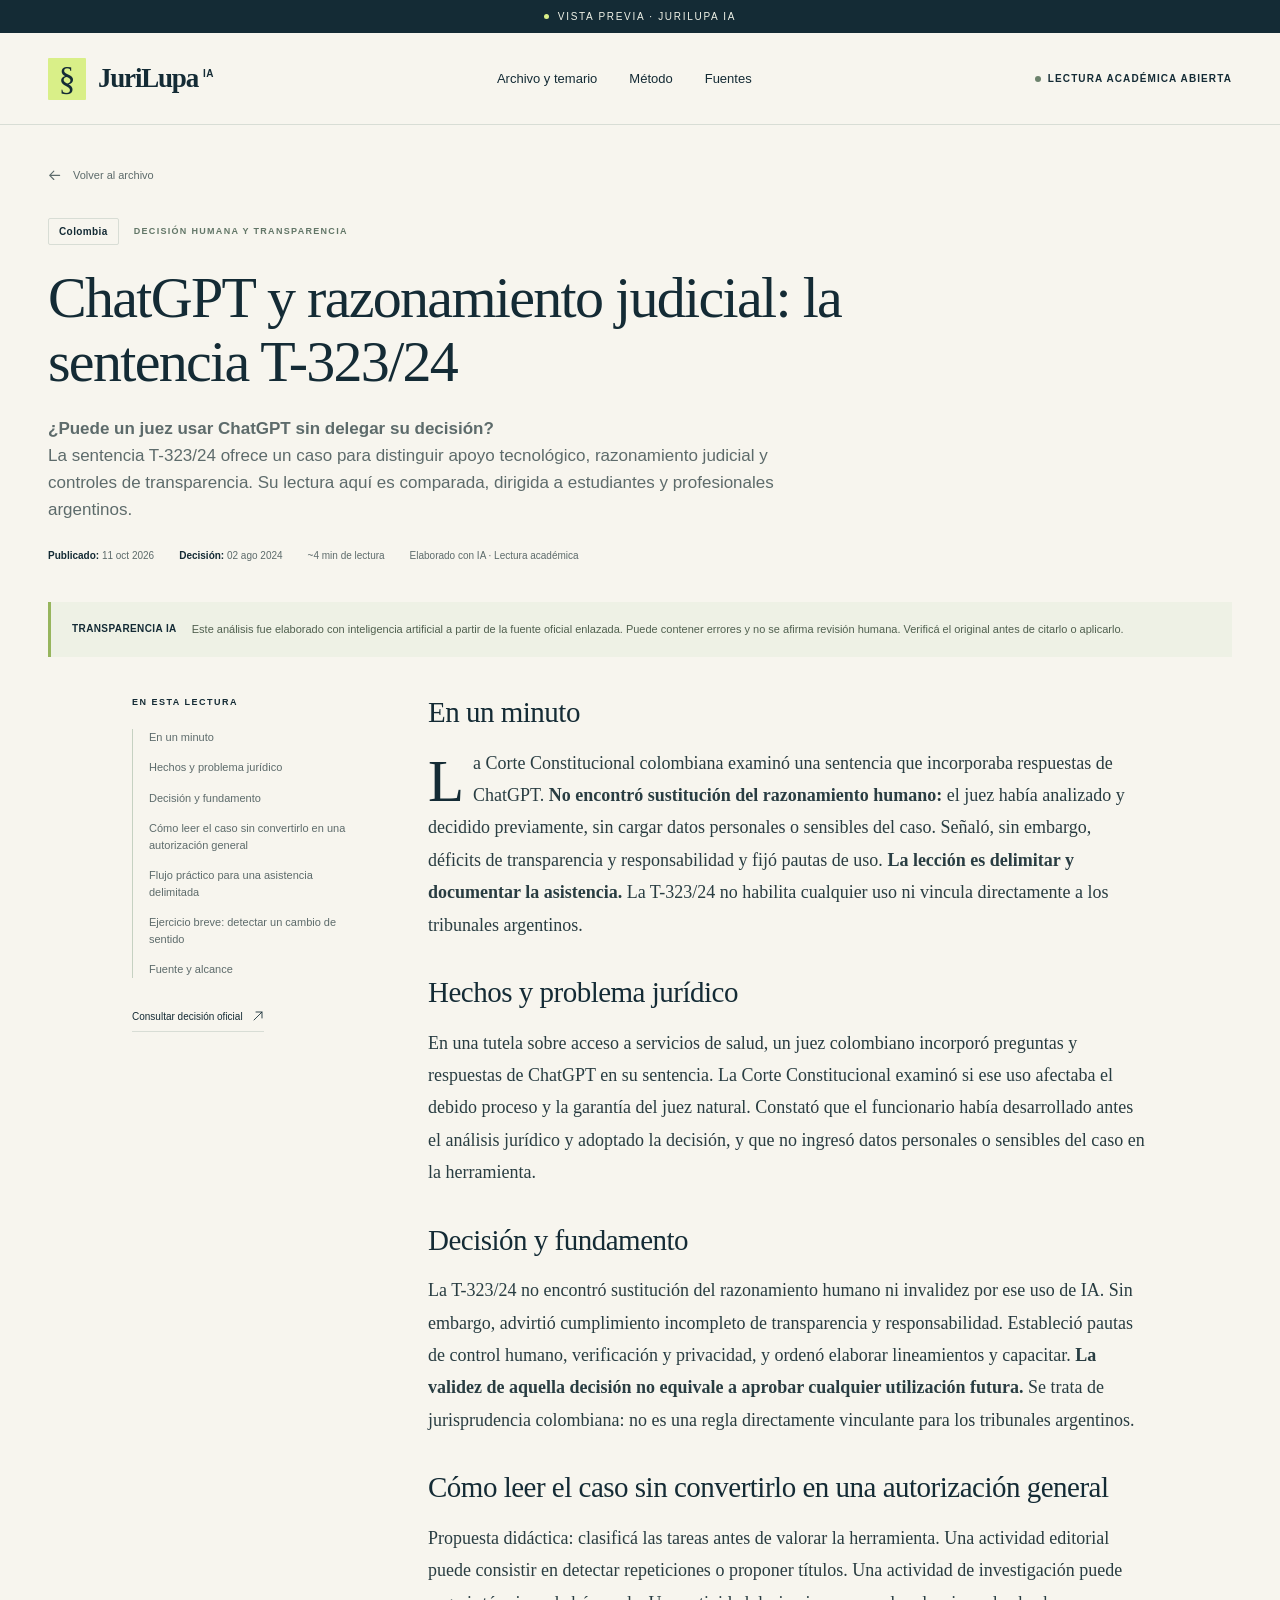
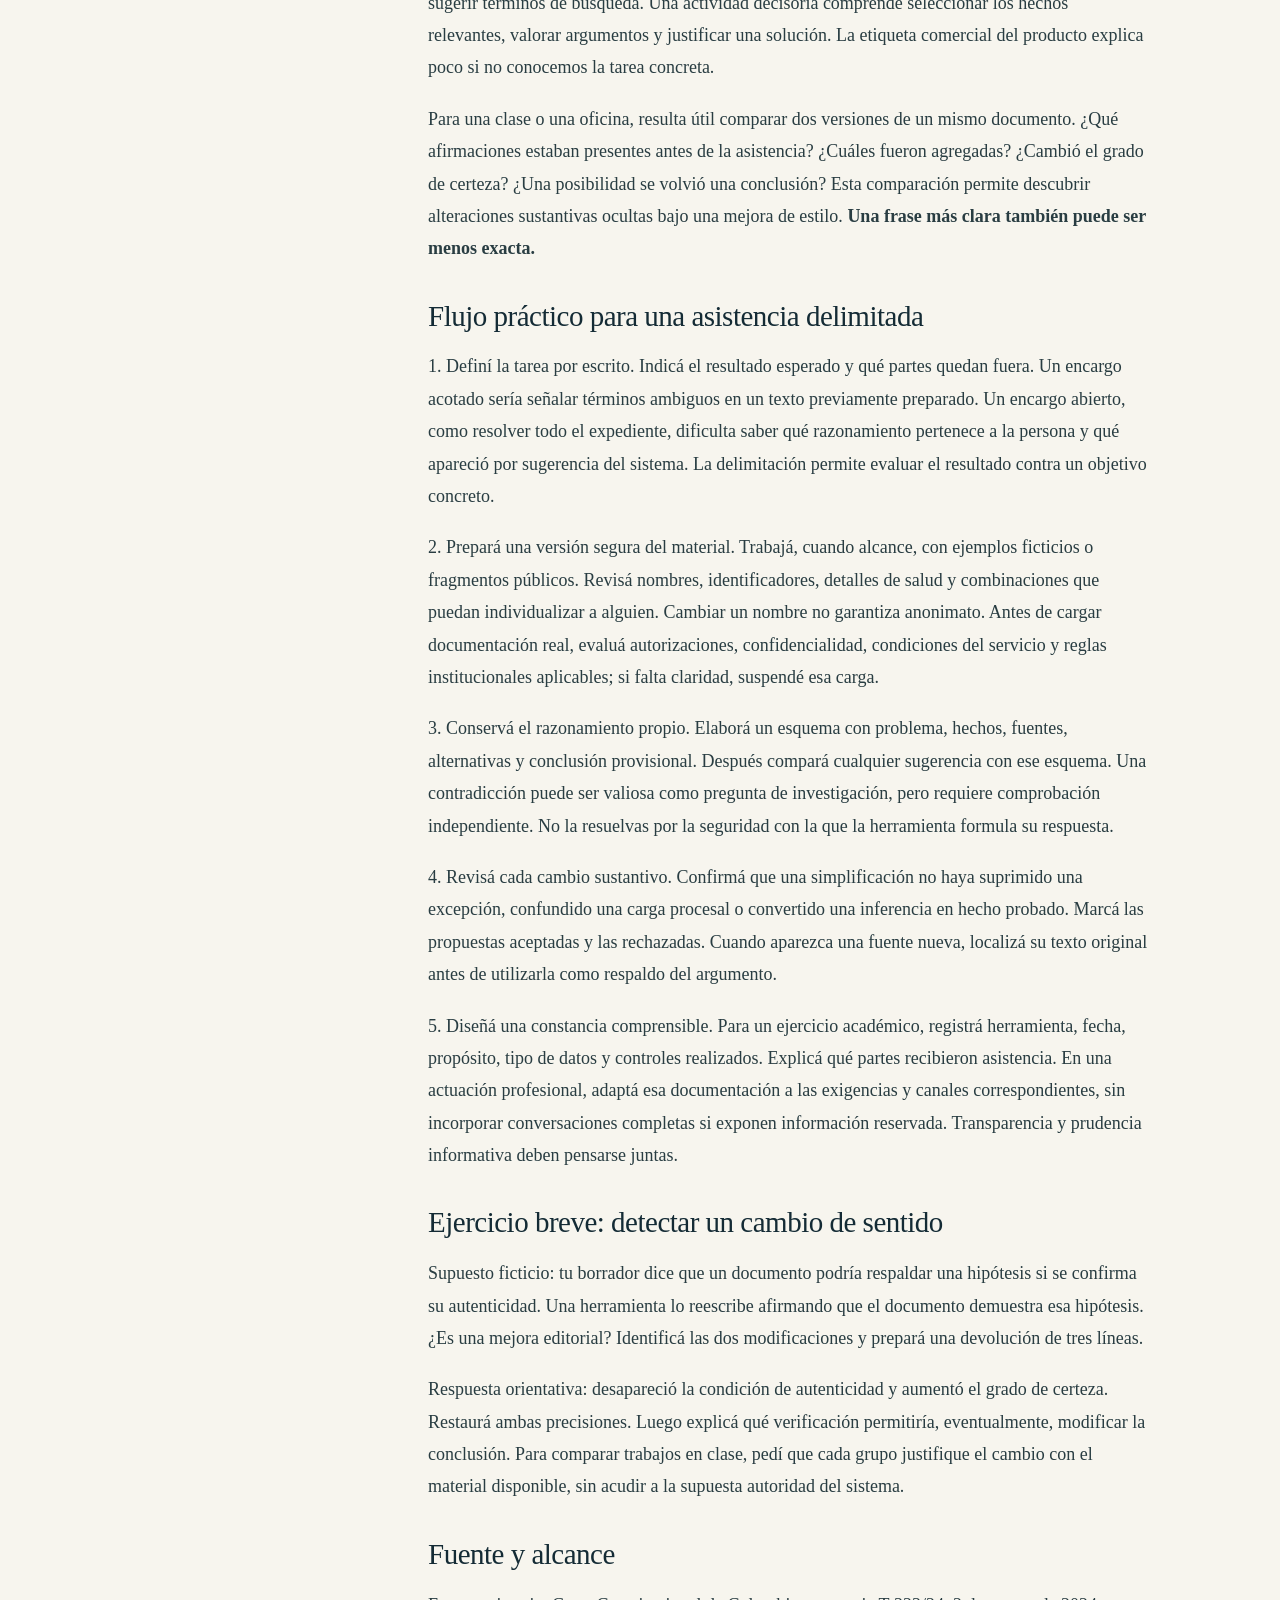
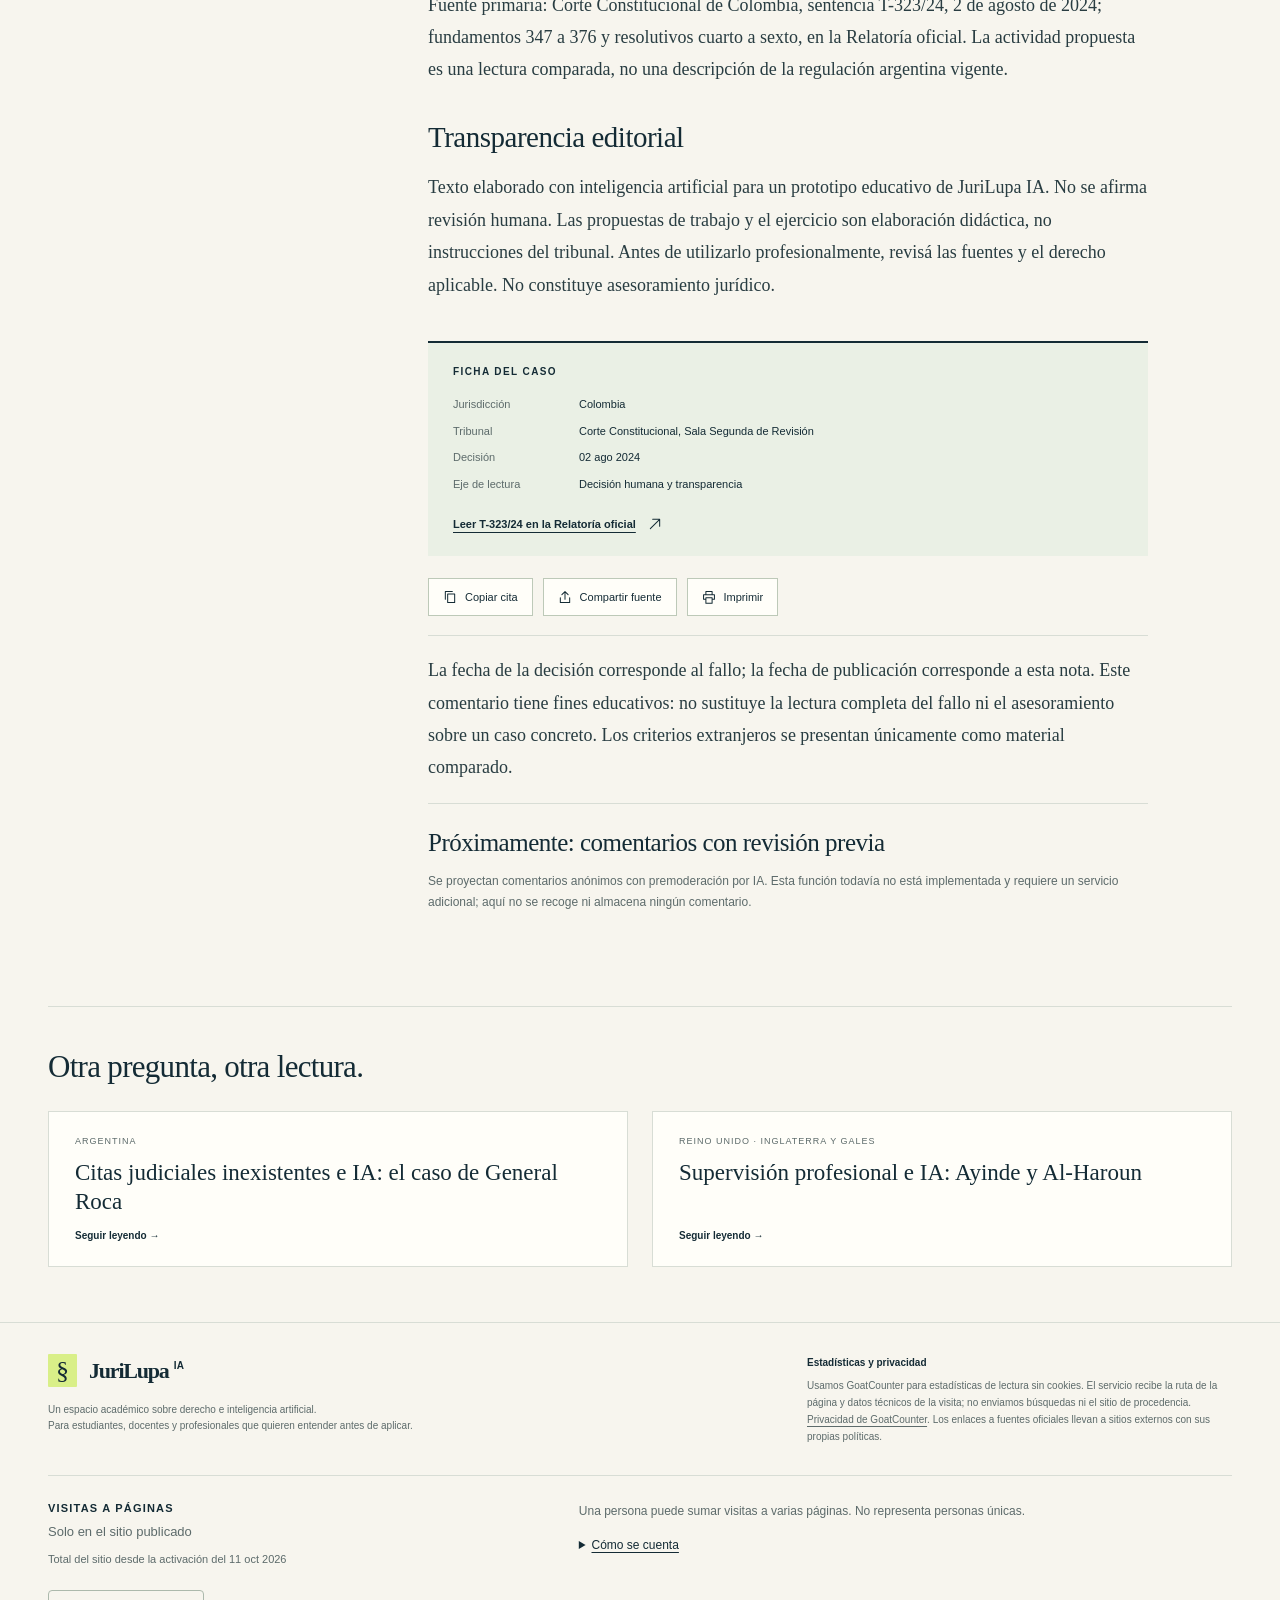
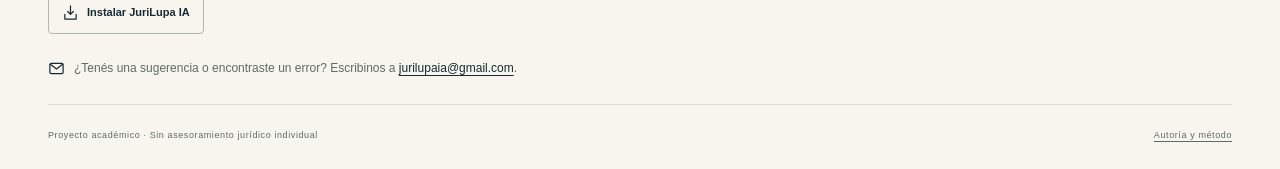
==== commit 469513cf: "Clarificar títulos y enlaces de los análisis de fallos" ====
--- a/articulos/chatgpt-razonamiento-judicial-t323.html
+++ b/articulos/chatgpt-razonamiento-judicial-t323.html
@@ -1 +1 @@
-<!doctype html><html lang="es-AR" data-mode="static" data-page-path="/jurilupa-ia/articulos/chatgpt-razonamiento-judicial-t323.html"><head><meta charset="utf-8"><meta name="viewport" content="width=device-width, initial-scale=1"><title>¿Puede un juez usar ChatGPT sin delegar su decisión? · JuriLupa IA</title><meta name="description" content="La sentencia T-323/24 ofrece un caso para distinguir apoyo tecnológico, razonamiento judicial y controles de transparencia. Su lectura aquí es comparada, dirigida a estudiantes y profesionales argentinos."><meta name="theme-color" content="#142b35"><meta name="color-scheme" content="only light"><meta name="referrer" content="no-referrer"><link rel="canonical" href="https://jurilupa-ia.github.io/jurilupa-ia/articulos/chatgpt-razonamiento-judicial-t323.html"><meta property="og:type" content="article"><meta property="og:title" content="¿Puede un juez usar ChatGPT sin delegar su decisión? · JuriLupa IA"><meta property="og:description" content="La sentencia T-323/24 ofrece un caso para distinguir apoyo tecnológico, razonamiento judicial y controles de transparencia. Su lectura aquí es comparada, dirigida a estudiantes y profesionales argentinos."><link rel="stylesheet" href="../assets/styles.css"><link rel="manifest" href="../manifest.webmanifest"><link rel="icon" href="../assets/app-icon.svg" type="image/svg+xml"><link rel="apple-touch-icon" href="../assets/apple-touch-icon.png"><meta name="apple-mobile-web-app-capable" content="yes"><meta name="mobile-web-app-capable" content="yes"><meta name="apple-mobile-web-app-title" content="JuriLupa IA"><script type="application/ld+json">{"@context": "https://schema.org", "@type": "Article", "headline": "¿Puede un juez usar ChatGPT sin delegar su decisión?", "datePublished": "2026-10-11", "description": "La sentencia T-323/24 ofrece un caso para distinguir apoyo tecnológico, razonamiento judicial y controles de transparencia. Su lectura aquí es comparada, dirigida a estudiantes y profesionales argentinos.", "inLanguage": "es-AR", "genre": "Análisis jurídico académico", "citation": "https://www.corteconstitucional.gov.co/relatoria/2024/T-323-24.htm", "keywords": ["Colombia", "Decisión humana y transparencia", "inteligencia artificial"]}</script></head><body><a class="skip-link" href="#contenido">Saltar al contenido</a><div class="preview-banner"><span class="preview-dot"></span>Vista previa · JuriLupa IA</div><header class="site-header"><div class="wrap header-inner"><a class="brand" href="../index.html" data-home="inicio" aria-label="JuriLupa IA, inicio"><span class="brand-mark" aria-hidden="true">§</span><span class="brand-name">JuriLupa<span>IA</span></span></a><nav class="main-nav" aria-label="Navegación principal"><a href="../index.html#archivo" data-home="archivo">Archivo y temario</a><a href="../index.html#metodo" data-home="metodo">Método</a><a class="desktop-nav" href="../index.html#fuentes" data-home="fuentes">Fuentes</a></nav><div class="nav-note"><i></i>Lectura académica abierta</div></div></header><main class="article-page" id="contenido"><div class="wrap"><div class="article-hero"><a class="back-link" href="../index.html#archivo" data-home="archivo"><svg viewBox="0 0 18 18" fill="none" stroke="currentColor" stroke-width="1.3" stroke-linecap="round" stroke-linejoin="round" aria-hidden="true"><path d="M4 8h12m-5-5 5 5-5 5"/></svg>Volver al archivo</a><div class="article-taxonomy"><span class="badge">Colombia</span><span class="case-topic">Decisión humana y transparencia</span></div><h1 tabindex="-1">¿Puede un juez usar ChatGPT sin delegar su decisión?</h1><p class="article-deck">La sentencia T-323/24 ofrece un caso para distinguir apoyo tecnológico, razonamiento judicial y controles de transparencia. Su lectura aquí es comparada, dirigida a estudiantes y profesionales argentinos.</p><div class="article-meta"><span><strong>Publicado:</strong> <time datetime="2026-10-11">11 oct 2026</time></span><span><strong>Decisión:</strong> <time datetime="2024-08-02">02 ago 2024</time></span><span>~4 min de lectura</span><span>Elaborado con IA · Lectura académica</span></div></div><aside class="ai-notice" aria-label="Aviso de autoría"><strong>TRANSPARENCIA IA</strong><p>Este análisis fue elaborado con inteligencia artificial a partir de la fuente oficial enlazada. Puede contener errores y no se afirma revisión humana. Verificá el original antes de citarlo o aplicarlo.</p></aside><div class="article-layout"><aside class="article-sidebar"><p class="sidebar-label">En esta lectura</p><nav class="toc" aria-label="Índice del análisis"><a href="#chatgpt-razonamiento-judicial-t323-0" data-scroll="chatgpt-razonamiento-judicial-t323-0">En un minuto</a><a href="#chatgpt-razonamiento-judicial-t323-1" data-scroll="chatgpt-razonamiento-judicial-t323-1">Hechos y problema jurídico</a><a href="#chatgpt-razonamiento-judicial-t323-2" data-scroll="chatgpt-razonamiento-judicial-t323-2">Decisión y fundamento</a><a href="#chatgpt-razonamiento-judicial-t323-3" data-scroll="chatgpt-razonamiento-judicial-t323-3">Cómo leer el caso sin convertirlo en una autorización general</a><a href="#chatgpt-razonamiento-judicial-t323-4" data-scroll="chatgpt-razonamiento-judicial-t323-4">Flujo práctico para una asistencia delimitada</a><a href="#chatgpt-razonamiento-judicial-t323-5" data-scroll="chatgpt-razonamiento-judicial-t323-5">Ejercicio breve: detectar un cambio de sentido</a><a href="#chatgpt-razonamiento-judicial-t323-6" data-scroll="chatgpt-razonamiento-judicial-t323-6">Fuente y alcance</a></nav><a class="sidebar-source" href="https://www.corteconstitucional.gov.co/relatoria/2024/T-323-24.htm" target="_blank" rel="noopener noreferrer">Consultar decisión oficial <svg viewBox="0 0 18 18" fill="none" stroke="currentColor" stroke-width="1.3" stroke-linecap="round" stroke-linejoin="round" aria-hidden="true"><path d="M6 3h9v9M15 3 3 15"/></svg></a></aside><div class="article-body"><section id="chatgpt-razonamiento-judicial-t323-0"><h2>En un minuto</h2><p>La Corte Constitucional colombiana examinó una sentencia que incorporaba respuestas de ChatGPT. <strong>No encontró sustitución del razonamiento humano:</strong> el juez había analizado y decidido previamente, sin cargar datos personales o sensibles del caso. Señaló, sin embargo, déficits de transparencia y responsabilidad y fijó pautas de uso. <strong>La lección es delimitar y documentar la asistencia.</strong> La T-323/24 no habilita cualquier uso ni vincula directamente a los tribunales argentinos.</p></section><section id="chatgpt-razonamiento-judicial-t323-1"><h2>Hechos y problema jurídico</h2><p>En una tutela sobre acceso a servicios de salud, un juez colombiano incorporó preguntas y respuestas de ChatGPT en su sentencia. La Corte Constitucional examinó si ese uso afectaba el debido proceso y la garantía del juez natural. Constató que el funcionario había desarrollado antes el análisis jurídico y adoptado la decisión, y que no ingresó datos personales o sensibles del caso en la herramienta.</p></section><section id="chatgpt-razonamiento-judicial-t323-2"><h2>Decisión y fundamento</h2><p>La T-323/24 no encontró sustitución del razonamiento humano ni invalidez por ese uso de IA. Sin embargo, advirtió cumplimiento incompleto de transparencia y responsabilidad. Estableció pautas de control humano, verificación y privacidad, y ordenó elaborar lineamientos y capacitar. <strong>La validez de aquella decisión no equivale a aprobar cualquier utilización futura.</strong> Se trata de jurisprudencia colombiana: no es una regla directamente vinculante para los tribunales argentinos.</p></section><section id="chatgpt-razonamiento-judicial-t323-3"><h2>Cómo leer el caso sin convertirlo en una autorización general</h2><p>Propuesta didáctica: clasificá las tareas antes de valorar la herramienta. Una actividad editorial puede consistir en detectar repeticiones o proponer títulos. Una actividad de investigación puede sugerir términos de búsqueda. Una actividad decisoria comprende seleccionar los hechos relevantes, valorar argumentos y justificar una solución. La etiqueta comercial del producto explica poco si no conocemos la tarea concreta.</p><p>Para una clase o una oficina, resulta útil comparar dos versiones de un mismo documento. ¿Qué afirmaciones estaban presentes antes de la asistencia? ¿Cuáles fueron agregadas? ¿Cambió el grado de certeza? ¿Una posibilidad se volvió una conclusión? Esta comparación permite descubrir alteraciones sustantivas ocultas bajo una mejora de estilo. <strong>Una frase más clara también puede ser menos exacta.</strong></p></section><section id="chatgpt-razonamiento-judicial-t323-4"><h2>Flujo práctico para una asistencia delimitada</h2><p>1. Definí la tarea por escrito. Indicá el resultado esperado y qué partes quedan fuera. Un encargo acotado sería señalar términos ambiguos en un texto previamente preparado. Un encargo abierto, como resolver todo el expediente, dificulta saber qué razonamiento pertenece a la persona y qué apareció por sugerencia del sistema. La delimitación permite evaluar el resultado contra un objetivo concreto.</p><p>2. Prepará una versión segura del material. Trabajá, cuando alcance, con ejemplos ficticios o fragmentos públicos. Revisá nombres, identificadores, detalles de salud y combinaciones que puedan individualizar a alguien. Cambiar un nombre no garantiza anonimato. Antes de cargar documentación real, evaluá autorizaciones, confidencialidad, condiciones del servicio y reglas institucionales aplicables; si falta claridad, suspendé esa carga.</p><p>3. Conservá el razonamiento propio. Elaborá un esquema con problema, hechos, fuentes, alternativas y conclusión provisional. Después compará cualquier sugerencia con ese esquema. Una contradicción puede ser valiosa como pregunta de investigación, pero requiere comprobación independiente. No la resuelvas por la seguridad con la que la herramienta formula su respuesta.</p><p>4. Revisá cada cambio sustantivo. Confirmá que una simplificación no haya suprimido una excepción, confundido una carga procesal o convertido una inferencia en hecho probado. Marcá las propuestas aceptadas y las rechazadas. Cuando aparezca una fuente nueva, localizá su texto original antes de utilizarla como respaldo del argumento.</p><p>5. Diseñá una constancia comprensible. Para un ejercicio académico, registrá herramienta, fecha, propósito, tipo de datos y controles realizados. Explicá qué partes recibieron asistencia. En una actuación profesional, adaptá esa documentación a las exigencias y canales correspondientes, sin incorporar conversaciones completas si exponen información reservada. Transparencia y prudencia informativa deben pensarse juntas.</p></section><section id="chatgpt-razonamiento-judicial-t323-5"><h2>Ejercicio breve: detectar un cambio de sentido</h2><p>Supuesto ficticio: tu borrador dice que un documento podría respaldar una hipótesis si se confirma su autenticidad. Una herramienta lo reescribe afirmando que el documento demuestra esa hipótesis. ¿Es una mejora editorial? Identificá las dos modificaciones y prepará una devolución de tres líneas.</p><p>Respuesta orientativa: desapareció la condición de autenticidad y aumentó el grado de certeza. Restaurá ambas precisiones. Luego explicá qué verificación permitiría, eventualmente, modificar la conclusión. Para comparar trabajos en clase, pedí que cada grupo justifique el cambio con el material disponible, sin acudir a la supuesta autoridad del sistema.</p></section><section id="chatgpt-razonamiento-judicial-t323-6"><h2>Fuente y alcance</h2><p>Fuente primaria: Corte Constitucional de Colombia, sentencia T-323/24, 2 de agosto de 2024; fundamentos 347 a 376 y resolutivos cuarto a sexto, en la Relatoría oficial. La actividad propuesta es una lectura comparada, no una descripción de la regulación argentina vigente.</p></section><section id="chatgpt-razonamiento-judicial-t323-7"><h2>Transparencia editorial</h2><p>Texto elaborado con inteligencia artificial para un prototipo educativo de JuriLupa IA. No se afirma revisión humana. Las propuestas de trabajo y el ejercicio son elaboración didáctica, no instrucciones del tribunal. Antes de utilizarlo profesionalmente, revisá las fuentes y el derecho aplicable. No constituye asesoramiento jurídico.</p></section><aside class="case-details"><h2>Ficha del caso</h2><dl><dt>Jurisdicción</dt><dd>Colombia</dd><dt>Tribunal</dt><dd>Corte Constitucional, Sala Segunda de Revisión</dd><dt>Decisión</dt><dd>02 ago 2024</dd><dt>Eje de lectura</dt><dd>Decisión humana y transparencia</dd></dl><a class="official-link" href="https://www.corteconstitucional.gov.co/relatoria/2024/T-323-24.htm" target="_blank" rel="noopener noreferrer">Leer T-323/24 en la Relatoría oficial <svg viewBox="0 0 18 18" fill="none" stroke="currentColor" stroke-width="1.3" stroke-linecap="round" stroke-linejoin="round" aria-hidden="true"><path d="M6 3h9v9M15 3 3 15"/></svg></a></aside><div class="article-actions"><button class="copy-citation" type="button" data-citation="JuriLupa IA, «¿Puede un juez usar ChatGPT sin delegar su decisión?», comentario educativo sobre Corte Constitucional de Colombia, T-323/24, 02/08/2024."><svg viewBox="0 0 18 18" fill="none" stroke="currentColor" stroke-width="1.3" stroke-linecap="round" stroke-linejoin="round" aria-hidden="true"><path d="M6 5h9v11H6zM3 12V2h9"/></svg>Copiar cita</button><button class="share-source" type="button" data-source="https://www.corteconstitucional.gov.co/relatoria/2024/T-323-24.htm" data-title="¿Puede un juez usar ChatGPT sin delegar su decisión?"><svg viewBox="0 0 18 18" fill="none" stroke="currentColor" stroke-width="1.3" stroke-linecap="round" stroke-linejoin="round" aria-hidden="true"><path d="M9 12V2M5 6l4-4 4 4M3 10v6h12v-6"/></svg>Compartir fuente</button><button class="print-article" type="button"><svg viewBox="0 0 18 18" fill="none" stroke="currentColor" stroke-width="1.3" stroke-linecap="round" stroke-linejoin="round" aria-hidden="true"><path d="M5 6V2h8v4M5 12H2V6h14v6h-3M5 10h8v7H5z"/></svg>Imprimir</button></div><div class="citation-fallback" hidden><label for="citation-chatgpt-razonamiento-judicial-t323">Seleccioná y copiá el texto.</label><textarea id="citation-chatgpt-razonamiento-judicial-t323" readonly></textarea></div><p class="comparative-note">La fecha de la decisión corresponde al fallo; la fecha de publicación corresponde a esta nota. Este comentario tiene fines educativos: no sustituye la lectura completa del fallo ni el asesoramiento sobre un caso concreto. Los criterios extranjeros se presentan únicamente como material comparado.</p><section class="article-comments"><h2>Próximamente: comentarios con revisión previa</h2><p>Se proyectan comentarios anónimos con premoderación por IA. Esta función todavía no está implementada y requiere un servicio adicional; aquí no se recoge ni almacena ningún comentario.</p></section></div></div><section class="related" aria-labelledby="related-chatgpt-razonamiento-judicial-t323"><h2 id="related-chatgpt-razonamiento-judicial-t323">Otra pregunta, otra lectura.</h2><div class="related-grid"><a class="related-link" href="../articulos/citas-inexistentes-general-roca.html" data-article="citas-inexistentes-general-roca"><small>Argentina</small><span>¿Quién responde cuando una cita judicial no existe?</span><span class="read-more">Seguir leyendo →</span></a><a class="related-link" href="../articulos/supervision-profesional-ayinde-al-haroun.html" data-article="supervision-profesional-ayinde-al-haroun"><small>Reino Unido · Inglaterra y Gales</small><span>¿Alcanza con confiar en la investigación que entrega otra persona?</span><span class="read-more">Seguir leyendo →</span></a></div></section></div></main><footer class="site-footer"><div class="wrap"><div class="footer-top"><div><a class="brand" href="../index.html" data-home="inicio" aria-label="JuriLupa IA, inicio"><span class="brand-mark" aria-hidden="true">§</span><span class="brand-name">JuriLupa<span>IA</span></span></a><p class="footer-description">Un espacio académico sobre derecho e inteligencia artificial.<br>Para estudiantes, docentes y profesionales que quieren entender antes de aplicar.</p></div><p class="privacy" id="privacidad"><strong>Estadísticas y privacidad</strong>Usamos GoatCounter para estadísticas de lectura sin cookies. El servicio recibe la ruta de la página y datos técnicos de la visita; no enviamos búsquedas ni el sitio de procedencia. <a href="https://www.goatcounter.com/help/privacy" target="_blank" rel="noopener noreferrer">Privacidad de GoatCounter</a>. Los enlaces a fuentes oficiales llevan a sitios externos con sus propias políticas.</p></div><section class="visit-counter" aria-labelledby="visit-counter-label"><div class="visit-counter-heading"><span class="visit-counter-label" id="visit-counter-label">Visitas a páginas</span><span class="visit-counter-value" id="visit-count" role="status" aria-live="polite" aria-atomic="true" aria-describedby="visit-counter-label">No se pudo actualizar el contador.</span><span class="visit-counter-since">Total del sitio desde la activación del <time datetime="2026-10-11">11 oct 2026</time></span></div><div class="visit-counter-explanation"><p>Una persona puede sumar visitas a varias páginas. No representa personas únicas.</p><details><summary>Cómo se cuenta</summary><p>Con la configuración predeterminada de sesiones, GoatCounter agrupa las visitas repetidas a una misma página durante hasta 8 horas. El total puede tardar hasta 4 horas en actualizarse. No incluye tráfico anterior a la activación ni todas las visitas: los bloqueadores, JavaScript desactivado y las direcciones con parámetros pueden impedir el registro. Si no podemos obtener el total, hacemos un reintento automático ante fallos transitorios. Si sigue sin estar disponible, mostramos un aviso discreto sin inventar cifras.</p></details></div></section><div class="footer-install"><button class="install-button" type="button" data-install-control aria-controls="install-dialog" aria-haspopup="dialog" hidden><svg viewBox="0 0 18 18" fill="none" stroke="currentColor" stroke-width="1.3" stroke-linecap="round" stroke-linejoin="round" aria-hidden="true"><path d="M9 2v9m-3-3 3 3 3-3M3 11v5h12v-5"/></svg><span>Instalar JuriLupa IA</span></button></div><p class="footer-contact"><svg viewBox="0 0 18 18" fill="none" stroke="currentColor" stroke-width="1.3" stroke-linecap="round" stroke-linejoin="round" aria-hidden="true"><rect x="2" y="3.5" width="14" height="11" rx="1.5"/><path d="m2.5 4.5 6.5 5 6.5-5"/></svg><span>¿Tenés una sugerencia o encontraste un error? Escribinos a <a href="mailto:jurilupaia@gmail.com">jurilupaia@gmail.com</a>.</span></p><div class="footer-bottom"><span>Proyecto académico · Sin asesoramiento jurídico individual</span><a href="../index.html#metodo" data-home="metodo">Autoría y método</a></div></div></footer><dialog class="install-dialog" id="install-dialog" aria-labelledby="install-title" aria-describedby="install-description" closedby="any"><div class="install-panel"><button class="install-close" type="button" aria-label="Cerrar instrucciones de instalación" autofocus>×</button><img class="install-app-icon" src="../assets/app-icon.svg" width="56" height="56" alt=""><p class="install-eyebrow">Siempre a mano</p><h2 id="install-title">JuriLupa IA, en tu inicio.</h2><p id="install-description">Agregá el sitio a tu pantalla de inicio. Necesitás conexión a internet para consultar las notas y sus fuentes.</p><p class="install-status" id="install-status" role="status" aria-live="polite" hidden></p><button class="install-native" id="install-native" type="button" hidden>Continuar con el navegador <svg viewBox="0 0 18 18" fill="none" stroke="currentColor" stroke-width="1.3" stroke-linecap="round" stroke-linejoin="round" aria-hidden="true"><path d="M4 8h12m-5-5 5 5-5 5"/></svg></button><p class="install-inapp-note">Si abriste el enlace dentro de otra app, usá su menú para abrirlo en tu navegador habitual. Si esa opción no aparece, copiá la dirección y abrila en Safari o Chrome.</p><div class="install-guides"><details data-install-guide="ios"><summary>iPhone o iPad · Safari</summary><ol><li>Abrí la portada de JuriLupa IA en Safari.</li><li>Tocá Compartir, directamente o dentro del menú de la página.</li><li>Elegí «Añadir a pantalla de inicio» o «Agregar a inicio». Si aparece «Abrir como app web», dejalo activado y confirmá con «Añadir» o «Agregar».</li></ol></details><details data-install-guide="android"><summary>Android · Chrome</summary><ol><li>Abrí la portada en Chrome y tocá el menú de tres puntos.</li><li>Elegí «Instalar y crear acceso directo» y luego «Instalar», si está disponible. En otras versiones puede aparecer «Añadir a pantalla de inicio».</li><li>Seguí la confirmación del navegador. Si solo ofrece crear un acceso directo, este abrirá el sitio en el navegador.</li></ol></details><details data-install-guide="samsung"><summary>Samsung Internet</summary><p>En el menú del navegador, buscá la opción para añadir la página a la pantalla de inicio. Según la versión, puede aparecer dentro de «Añadir página a» o como un símbolo + en la barra de direcciones. Confirmá los pasos que te muestre.</p></details><details data-install-guide="desktop"><summary>Computadora u otro navegador</summary><p>Buscá «Instalar» en la barra de direcciones o en el menú del navegador. Si no ofrece esa opción, podés guardar el sitio en tus favoritos.</p></details></div><p class="install-footnote">Las opciones y los nombres varían según el navegador y su versión. La instalación se confirma en el navegador.</p></div></dialog><div class="reading-progress" id="reading-progress" aria-hidden="true"></div><div class="toast" id="toast" role="status" aria-live="polite" hidden></div><script src="../assets/site.js" defer></script><script src="../assets/install.js" defer></script></body></html>
+<!doctype html><html lang="es-AR" data-mode="static" data-page-path="/jurilupa-ia/articulos/chatgpt-razonamiento-judicial-t323.html"><head><meta charset="utf-8"><meta name="viewport" content="width=device-width, initial-scale=1"><title>ChatGPT y razonamiento judicial: la sentencia T-323/24 · JuriLupa IA</title><meta name="description" content="La sentencia T-323/24 ofrece un caso para distinguir apoyo tecnológico, razonamiento judicial y controles de transparencia. Su lectura aquí es comparada, dirigida a estudiantes y profesionales argentinos."><meta name="theme-color" content="#142b35"><meta name="color-scheme" content="only light"><meta name="referrer" content="no-referrer"><link rel="canonical" href="https://jurilupa-ia.github.io/jurilupa-ia/articulos/chatgpt-razonamiento-judicial-t323.html"><meta property="og:type" content="article"><meta property="og:title" content="ChatGPT y razonamiento judicial: la sentencia T-323/24 · JuriLupa IA"><meta property="og:description" content="La sentencia T-323/24 ofrece un caso para distinguir apoyo tecnológico, razonamiento judicial y controles de transparencia. Su lectura aquí es comparada, dirigida a estudiantes y profesionales argentinos."><link rel="stylesheet" href="../assets/styles.css"><link rel="manifest" href="../manifest.webmanifest"><link rel="icon" href="../assets/app-icon.svg" type="image/svg+xml"><link rel="apple-touch-icon" href="../assets/apple-touch-icon.png"><meta name="apple-mobile-web-app-capable" content="yes"><meta name="mobile-web-app-capable" content="yes"><meta name="apple-mobile-web-app-title" content="JuriLupa IA"><script type="application/ld+json">{"@context": "https://schema.org", "@type": "Article", "headline": "ChatGPT y razonamiento judicial: la sentencia T-323/24", "datePublished": "2026-10-11", "description": "La sentencia T-323/24 ofrece un caso para distinguir apoyo tecnológico, razonamiento judicial y controles de transparencia. Su lectura aquí es comparada, dirigida a estudiantes y profesionales argentinos.", "inLanguage": "es-AR", "genre": "Análisis jurídico académico", "citation": "https://www.corteconstitucional.gov.co/relatoria/2024/T-323-24.htm", "keywords": ["Colombia", "Decisión humana y transparencia", "inteligencia artificial"]}</script></head><body><a class="skip-link" href="#contenido">Saltar al contenido</a><div class="preview-banner"><span class="preview-dot"></span>Vista previa · JuriLupa IA</div><header class="site-header"><div class="wrap header-inner"><a class="brand" href="../index.html" data-home="inicio" aria-label="JuriLupa IA, inicio"><span class="brand-mark" aria-hidden="true">§</span><span class="brand-name">JuriLupa<span>IA</span></span></a><nav class="main-nav" aria-label="Navegación principal"><a href="../index.html#archivo" data-home="archivo">Archivo y temario</a><a href="../index.html#metodo" data-home="metodo">Método</a><a class="desktop-nav" href="../index.html#fuentes" data-home="fuentes">Fuentes</a></nav><div class="nav-note"><i></i>Lectura académica abierta</div></div></header><main class="article-page" id="contenido"><div class="wrap"><div class="article-hero"><a class="back-link" href="../index.html#archivo" data-home="archivo"><svg viewBox="0 0 18 18" fill="none" stroke="currentColor" stroke-width="1.3" stroke-linecap="round" stroke-linejoin="round" aria-hidden="true"><path d="M4 8h12m-5-5 5 5-5 5"/></svg>Volver al archivo</a><div class="article-taxonomy"><span class="badge">Colombia</span><span class="case-topic">Decisión humana y transparencia</span></div><h1 tabindex="-1">ChatGPT y razonamiento judicial: la sentencia T-323/24</h1><p class="article-deck"><strong>¿Puede un juez usar ChatGPT sin delegar su decisión?</strong><br>La sentencia T-323/24 ofrece un caso para distinguir apoyo tecnológico, razonamiento judicial y controles de transparencia. Su lectura aquí es comparada, dirigida a estudiantes y profesionales argentinos.</p><div class="article-meta"><span><strong>Publicado:</strong> <time datetime="2026-10-11">11 oct 2026</time></span><span><strong>Decisión:</strong> <time datetime="2024-08-02">02 ago 2024</time></span><span>~4 min de lectura</span><span>Elaborado con IA · Lectura académica</span></div></div><aside class="ai-notice" aria-label="Aviso de autoría"><strong>TRANSPARENCIA IA</strong><p>Este análisis fue elaborado con inteligencia artificial a partir de la fuente oficial enlazada. Puede contener errores y no se afirma revisión humana. Verificá el original antes de citarlo o aplicarlo.</p></aside><div class="article-layout"><aside class="article-sidebar"><p class="sidebar-label">En esta lectura</p><nav class="toc" aria-label="Índice del análisis"><a href="#chatgpt-razonamiento-judicial-t323-0" data-scroll="chatgpt-razonamiento-judicial-t323-0">En un minuto</a><a href="#chatgpt-razonamiento-judicial-t323-1" data-scroll="chatgpt-razonamiento-judicial-t323-1">Hechos y problema jurídico</a><a href="#chatgpt-razonamiento-judicial-t323-2" data-scroll="chatgpt-razonamiento-judicial-t323-2">Decisión y fundamento</a><a href="#chatgpt-razonamiento-judicial-t323-3" data-scroll="chatgpt-razonamiento-judicial-t323-3">Cómo leer el caso sin convertirlo en una autorización general</a><a href="#chatgpt-razonamiento-judicial-t323-4" data-scroll="chatgpt-razonamiento-judicial-t323-4">Flujo práctico para una asistencia delimitada</a><a href="#chatgpt-razonamiento-judicial-t323-5" data-scroll="chatgpt-razonamiento-judicial-t323-5">Ejercicio breve: detectar un cambio de sentido</a><a href="#chatgpt-razonamiento-judicial-t323-6" data-scroll="chatgpt-razonamiento-judicial-t323-6">Fuente y alcance</a></nav><a class="sidebar-source" href="https://www.corteconstitucional.gov.co/relatoria/2024/T-323-24.htm" target="_blank" rel="noopener noreferrer">Consultar decisión oficial <svg viewBox="0 0 18 18" fill="none" stroke="currentColor" stroke-width="1.3" stroke-linecap="round" stroke-linejoin="round" aria-hidden="true"><path d="M6 3h9v9M15 3 3 15"/></svg></a></aside><div class="article-body"><section id="chatgpt-razonamiento-judicial-t323-0"><h2>En un minuto</h2><p>La Corte Constitucional colombiana examinó una sentencia que incorporaba respuestas de ChatGPT. <strong>No encontró sustitución del razonamiento humano:</strong> el juez había analizado y decidido previamente, sin cargar datos personales o sensibles del caso. Señaló, sin embargo, déficits de transparencia y responsabilidad y fijó pautas de uso. <strong>La lección es delimitar y documentar la asistencia.</strong> La T-323/24 no habilita cualquier uso ni vincula directamente a los tribunales argentinos.</p></section><section id="chatgpt-razonamiento-judicial-t323-1"><h2>Hechos y problema jurídico</h2><p>En una tutela sobre acceso a servicios de salud, un juez colombiano incorporó preguntas y respuestas de ChatGPT en su sentencia. La Corte Constitucional examinó si ese uso afectaba el debido proceso y la garantía del juez natural. Constató que el funcionario había desarrollado antes el análisis jurídico y adoptado la decisión, y que no ingresó datos personales o sensibles del caso en la herramienta.</p></section><section id="chatgpt-razonamiento-judicial-t323-2"><h2>Decisión y fundamento</h2><p>La T-323/24 no encontró sustitución del razonamiento humano ni invalidez por ese uso de IA. Sin embargo, advirtió cumplimiento incompleto de transparencia y responsabilidad. Estableció pautas de control humano, verificación y privacidad, y ordenó elaborar lineamientos y capacitar. <strong>La validez de aquella decisión no equivale a aprobar cualquier utilización futura.</strong> Se trata de jurisprudencia colombiana: no es una regla directamente vinculante para los tribunales argentinos.</p></section><section id="chatgpt-razonamiento-judicial-t323-3"><h2>Cómo leer el caso sin convertirlo en una autorización general</h2><p>Propuesta didáctica: clasificá las tareas antes de valorar la herramienta. Una actividad editorial puede consistir en detectar repeticiones o proponer títulos. Una actividad de investigación puede sugerir términos de búsqueda. Una actividad decisoria comprende seleccionar los hechos relevantes, valorar argumentos y justificar una solución. La etiqueta comercial del producto explica poco si no conocemos la tarea concreta.</p><p>Para una clase o una oficina, resulta útil comparar dos versiones de un mismo documento. ¿Qué afirmaciones estaban presentes antes de la asistencia? ¿Cuáles fueron agregadas? ¿Cambió el grado de certeza? ¿Una posibilidad se volvió una conclusión? Esta comparación permite descubrir alteraciones sustantivas ocultas bajo una mejora de estilo. <strong>Una frase más clara también puede ser menos exacta.</strong></p></section><section id="chatgpt-razonamiento-judicial-t323-4"><h2>Flujo práctico para una asistencia delimitada</h2><p>1. Definí la tarea por escrito. Indicá el resultado esperado y qué partes quedan fuera. Un encargo acotado sería señalar términos ambiguos en un texto previamente preparado. Un encargo abierto, como resolver todo el expediente, dificulta saber qué razonamiento pertenece a la persona y qué apareció por sugerencia del sistema. La delimitación permite evaluar el resultado contra un objetivo concreto.</p><p>2. Prepará una versión segura del material. Trabajá, cuando alcance, con ejemplos ficticios o fragmentos públicos. Revisá nombres, identificadores, detalles de salud y combinaciones que puedan individualizar a alguien. Cambiar un nombre no garantiza anonimato. Antes de cargar documentación real, evaluá autorizaciones, confidencialidad, condiciones del servicio y reglas institucionales aplicables; si falta claridad, suspendé esa carga.</p><p>3. Conservá el razonamiento propio. Elaborá un esquema con problema, hechos, fuentes, alternativas y conclusión provisional. Después compará cualquier sugerencia con ese esquema. Una contradicción puede ser valiosa como pregunta de investigación, pero requiere comprobación independiente. No la resuelvas por la seguridad con la que la herramienta formula su respuesta.</p><p>4. Revisá cada cambio sustantivo. Confirmá que una simplificación no haya suprimido una excepción, confundido una carga procesal o convertido una inferencia en hecho probado. Marcá las propuestas aceptadas y las rechazadas. Cuando aparezca una fuente nueva, localizá su texto original antes de utilizarla como respaldo del argumento.</p><p>5. Diseñá una constancia comprensible. Para un ejercicio académico, registrá herramienta, fecha, propósito, tipo de datos y controles realizados. Explicá qué partes recibieron asistencia. En una actuación profesional, adaptá esa documentación a las exigencias y canales correspondientes, sin incorporar conversaciones completas si exponen información reservada. Transparencia y prudencia informativa deben pensarse juntas.</p></section><section id="chatgpt-razonamiento-judicial-t323-5"><h2>Ejercicio breve: detectar un cambio de sentido</h2><p>Supuesto ficticio: tu borrador dice que un documento podría respaldar una hipótesis si se confirma su autenticidad. Una herramienta lo reescribe afirmando que el documento demuestra esa hipótesis. ¿Es una mejora editorial? Identificá las dos modificaciones y prepará una devolución de tres líneas.</p><p>Respuesta orientativa: desapareció la condición de autenticidad y aumentó el grado de certeza. Restaurá ambas precisiones. Luego explicá qué verificación permitiría, eventualmente, modificar la conclusión. Para comparar trabajos en clase, pedí que cada grupo justifique el cambio con el material disponible, sin acudir a la supuesta autoridad del sistema.</p></section><section id="chatgpt-razonamiento-judicial-t323-6"><h2>Fuente y alcance</h2><p>Fuente primaria: Corte Constitucional de Colombia, sentencia T-323/24, 2 de agosto de 2024; fundamentos 347 a 376 y resolutivos cuarto a sexto, en la Relatoría oficial. La actividad propuesta es una lectura comparada, no una descripción de la regulación argentina vigente.</p></section><section id="chatgpt-razonamiento-judicial-t323-7"><h2>Transparencia editorial</h2><p>Texto elaborado con inteligencia artificial para un prototipo educativo de JuriLupa IA. No se afirma revisión humana. Las propuestas de trabajo y el ejercicio son elaboración didáctica, no instrucciones del tribunal. Antes de utilizarlo profesionalmente, revisá las fuentes y el derecho aplicable. No constituye asesoramiento jurídico.</p></section><aside class="case-details"><h2>Ficha del caso</h2><dl><dt>Jurisdicción</dt><dd>Colombia</dd><dt>Tribunal</dt><dd>Corte Constitucional, Sala Segunda de Revisión</dd><dt>Decisión</dt><dd>02 ago 2024</dd><dt>Eje de lectura</dt><dd>Decisión humana y transparencia</dd></dl><a class="official-link" href="https://www.corteconstitucional.gov.co/relatoria/2024/T-323-24.htm" target="_blank" rel="noopener noreferrer">Leer T-323/24 en la Relatoría oficial <svg viewBox="0 0 18 18" fill="none" stroke="currentColor" stroke-width="1.3" stroke-linecap="round" stroke-linejoin="round" aria-hidden="true"><path d="M6 3h9v9M15 3 3 15"/></svg></a></aside><div class="article-actions"><button class="copy-citation" type="button" data-citation="JuriLupa IA, «ChatGPT y razonamiento judicial: la sentencia T-323/24», comentario educativo sobre Corte Constitucional de Colombia, T-323/24, 02/08/2024."><svg viewBox="0 0 18 18" fill="none" stroke="currentColor" stroke-width="1.3" stroke-linecap="round" stroke-linejoin="round" aria-hidden="true"><path d="M6 5h9v11H6zM3 12V2h9"/></svg>Copiar cita</button><button class="share-source" type="button" data-source="https://www.corteconstitucional.gov.co/relatoria/2024/T-323-24.htm" data-title="ChatGPT y razonamiento judicial: la sentencia T-323/24"><svg viewBox="0 0 18 18" fill="none" stroke="currentColor" stroke-width="1.3" stroke-linecap="round" stroke-linejoin="round" aria-hidden="true"><path d="M9 12V2M5 6l4-4 4 4M3 10v6h12v-6"/></svg>Compartir fuente</button><button class="print-article" type="button"><svg viewBox="0 0 18 18" fill="none" stroke="currentColor" stroke-width="1.3" stroke-linecap="round" stroke-linejoin="round" aria-hidden="true"><path d="M5 6V2h8v4M5 12H2V6h14v6h-3M5 10h8v7H5z"/></svg>Imprimir</button></div><div class="citation-fallback" hidden><label for="citation-chatgpt-razonamiento-judicial-t323">Seleccioná y copiá el texto.</label><textarea id="citation-chatgpt-razonamiento-judicial-t323" readonly></textarea></div><p class="comparative-note">La fecha de la decisión corresponde al fallo; la fecha de publicación corresponde a esta nota. Este comentario tiene fines educativos: no sustituye la lectura completa del fallo ni el asesoramiento sobre un caso concreto. Los criterios extranjeros se presentan únicamente como material comparado.</p><section class="article-comments"><h2>Próximamente: comentarios con revisión previa</h2><p>Se proyectan comentarios anónimos con premoderación por IA. Esta función todavía no está implementada y requiere un servicio adicional; aquí no se recoge ni almacena ningún comentario.</p></section></div></div><section class="related" aria-labelledby="related-chatgpt-razonamiento-judicial-t323"><h2 id="related-chatgpt-razonamiento-judicial-t323">Otra pregunta, otra lectura.</h2><div class="related-grid"><a class="related-link" href="../articulos/citas-inexistentes-general-roca.html" data-article="citas-inexistentes-general-roca"><small>Argentina</small><span>Citas judiciales inexistentes e IA: el caso de General Roca</span><span class="read-more">Seguir leyendo →</span></a><a class="related-link" href="../articulos/supervision-profesional-ayinde-al-haroun.html" data-article="supervision-profesional-ayinde-al-haroun"><small>Reino Unido · Inglaterra y Gales</small><span>Supervisión profesional e IA: Ayinde y Al-Haroun</span><span class="read-more">Seguir leyendo →</span></a></div></section></div></main><footer class="site-footer"><div class="wrap"><div class="footer-top"><div><a class="brand" href="../index.html" data-home="inicio" aria-label="JuriLupa IA, inicio"><span class="brand-mark" aria-hidden="true">§</span><span class="brand-name">JuriLupa<span>IA</span></span></a><p class="footer-description">Un espacio académico sobre derecho e inteligencia artificial.<br>Para estudiantes, docentes y profesionales que quieren entender antes de aplicar.</p></div><p class="privacy" id="privacidad"><strong>Estadísticas y privacidad</strong>Usamos GoatCounter para estadísticas de lectura sin cookies. El servicio recibe la ruta de la página y datos técnicos de la visita; no enviamos búsquedas ni el sitio de procedencia. <a href="https://www.goatcounter.com/help/privacy" target="_blank" rel="noopener noreferrer">Privacidad de GoatCounter</a>. Los enlaces a fuentes oficiales llevan a sitios externos con sus propias políticas.</p></div><section class="visit-counter" aria-labelledby="visit-counter-label"><div class="visit-counter-heading"><span class="visit-counter-label" id="visit-counter-label">Visitas a páginas</span><span class="visit-counter-value" id="visit-count" role="status" aria-live="polite" aria-atomic="true" aria-describedby="visit-counter-label">No se pudo actualizar el contador.</span><span class="visit-counter-since">Total del sitio desde la activación del <time datetime="2026-10-11">11 oct 2026</time></span></div><div class="visit-counter-explanation"><p>Una persona puede sumar visitas a varias páginas. No representa personas únicas.</p><details><summary>Cómo se cuenta</summary><p>Con la configuración predeterminada de sesiones, GoatCounter agrupa las visitas repetidas a una misma página durante hasta 8 horas. El total puede tardar hasta 4 horas en actualizarse. No incluye tráfico anterior a la activación ni todas las visitas: los bloqueadores, JavaScript desactivado y las direcciones con parámetros pueden impedir el registro. Si no podemos obtener el total, hacemos un reintento automático ante fallos transitorios. Si sigue sin estar disponible, mostramos un aviso discreto sin inventar cifras.</p></details></div></section><div class="footer-install"><button class="install-button" type="button" data-install-control aria-controls="install-dialog" aria-haspopup="dialog" hidden><svg viewBox="0 0 18 18" fill="none" stroke="currentColor" stroke-width="1.3" stroke-linecap="round" stroke-linejoin="round" aria-hidden="true"><path d="M9 2v9m-3-3 3 3 3-3M3 11v5h12v-5"/></svg><span>Instalar JuriLupa IA</span></button></div><p class="footer-contact"><svg viewBox="0 0 18 18" fill="none" stroke="currentColor" stroke-width="1.3" stroke-linecap="round" stroke-linejoin="round" aria-hidden="true"><rect x="2" y="3.5" width="14" height="11" rx="1.5"/><path d="m2.5 4.5 6.5 5 6.5-5"/></svg><span>¿Tenés una sugerencia o encontraste un error? Escribinos a <a href="mailto:jurilupaia@gmail.com">jurilupaia@gmail.com</a>.</span></p><div class="footer-bottom"><span>Proyecto académico · Sin asesoramiento jurídico individual</span><a href="../index.html#metodo" data-home="metodo">Autoría y método</a></div></div></footer><dialog class="install-dialog" id="install-dialog" aria-labelledby="install-title" aria-describedby="install-description" closedby="any"><div class="install-panel"><button class="install-close" type="button" aria-label="Cerrar instrucciones de instalación" autofocus>×</button><img class="install-app-icon" src="../assets/app-icon.svg" width="56" height="56" alt=""><p class="install-eyebrow">Siempre a mano</p><h2 id="install-title">JuriLupa IA, en tu inicio.</h2><p id="install-description">Agregá el sitio a tu pantalla de inicio. Necesitás conexión a internet para consultar las notas y sus fuentes.</p><p class="install-status" id="install-status" role="status" aria-live="polite" hidden></p><button class="install-native" id="install-native" type="button" hidden>Continuar con el navegador <svg viewBox="0 0 18 18" fill="none" stroke="currentColor" stroke-width="1.3" stroke-linecap="round" stroke-linejoin="round" aria-hidden="true"><path d="M4 8h12m-5-5 5 5-5 5"/></svg></button><p class="install-inapp-note">Si abriste el enlace dentro de otra app, usá su menú para abrirlo en tu navegador habitual. Si esa opción no aparece, copiá la dirección y abrila en Safari o Chrome.</p><div class="install-guides"><details data-install-guide="ios"><summary>iPhone o iPad · Safari</summary><ol><li>Abrí la portada de JuriLupa IA en Safari.</li><li>Tocá Compartir, directamente o dentro del menú de la página.</li><li>Elegí «Añadir a pantalla de inicio» o «Agregar a inicio». Si aparece «Abrir como app web», dejalo activado y confirmá con «Añadir» o «Agregar».</li></ol></details><details data-install-guide="android"><summary>Android · Chrome</summary><ol><li>Abrí la portada en Chrome y tocá el menú de tres puntos.</li><li>Elegí «Instalar y crear acceso directo» y luego «Instalar», si está disponible. En otras versiones puede aparecer «Añadir a pantalla de inicio».</li><li>Seguí la confirmación del navegador. Si solo ofrece crear un acceso directo, este abrirá el sitio en el navegador.</li></ol></details><details data-install-guide="samsung"><summary>Samsung Internet</summary><p>En el menú del navegador, buscá la opción para añadir la página a la pantalla de inicio. Según la versión, puede aparecer dentro de «Añadir página a» o como un símbolo + en la barra de direcciones. Confirmá los pasos que te muestre.</p></details><details data-install-guide="desktop"><summary>Computadora u otro navegador</summary><p>Buscá «Instalar» en la barra de direcciones o en el menú del navegador. Si no ofrece esa opción, podés guardar el sitio en tus favoritos.</p></details></div><p class="install-footnote">Las opciones y los nombres varían según el navegador y su versión. La instalación se confirma en el navegador.</p></div></dialog><div class="reading-progress" id="reading-progress" aria-hidden="true"></div><div class="toast" id="toast" role="status" aria-live="polite" hidden></div><script src="../assets/site.js" defer></script><script src="../assets/install.js" defer></script></body></html>
